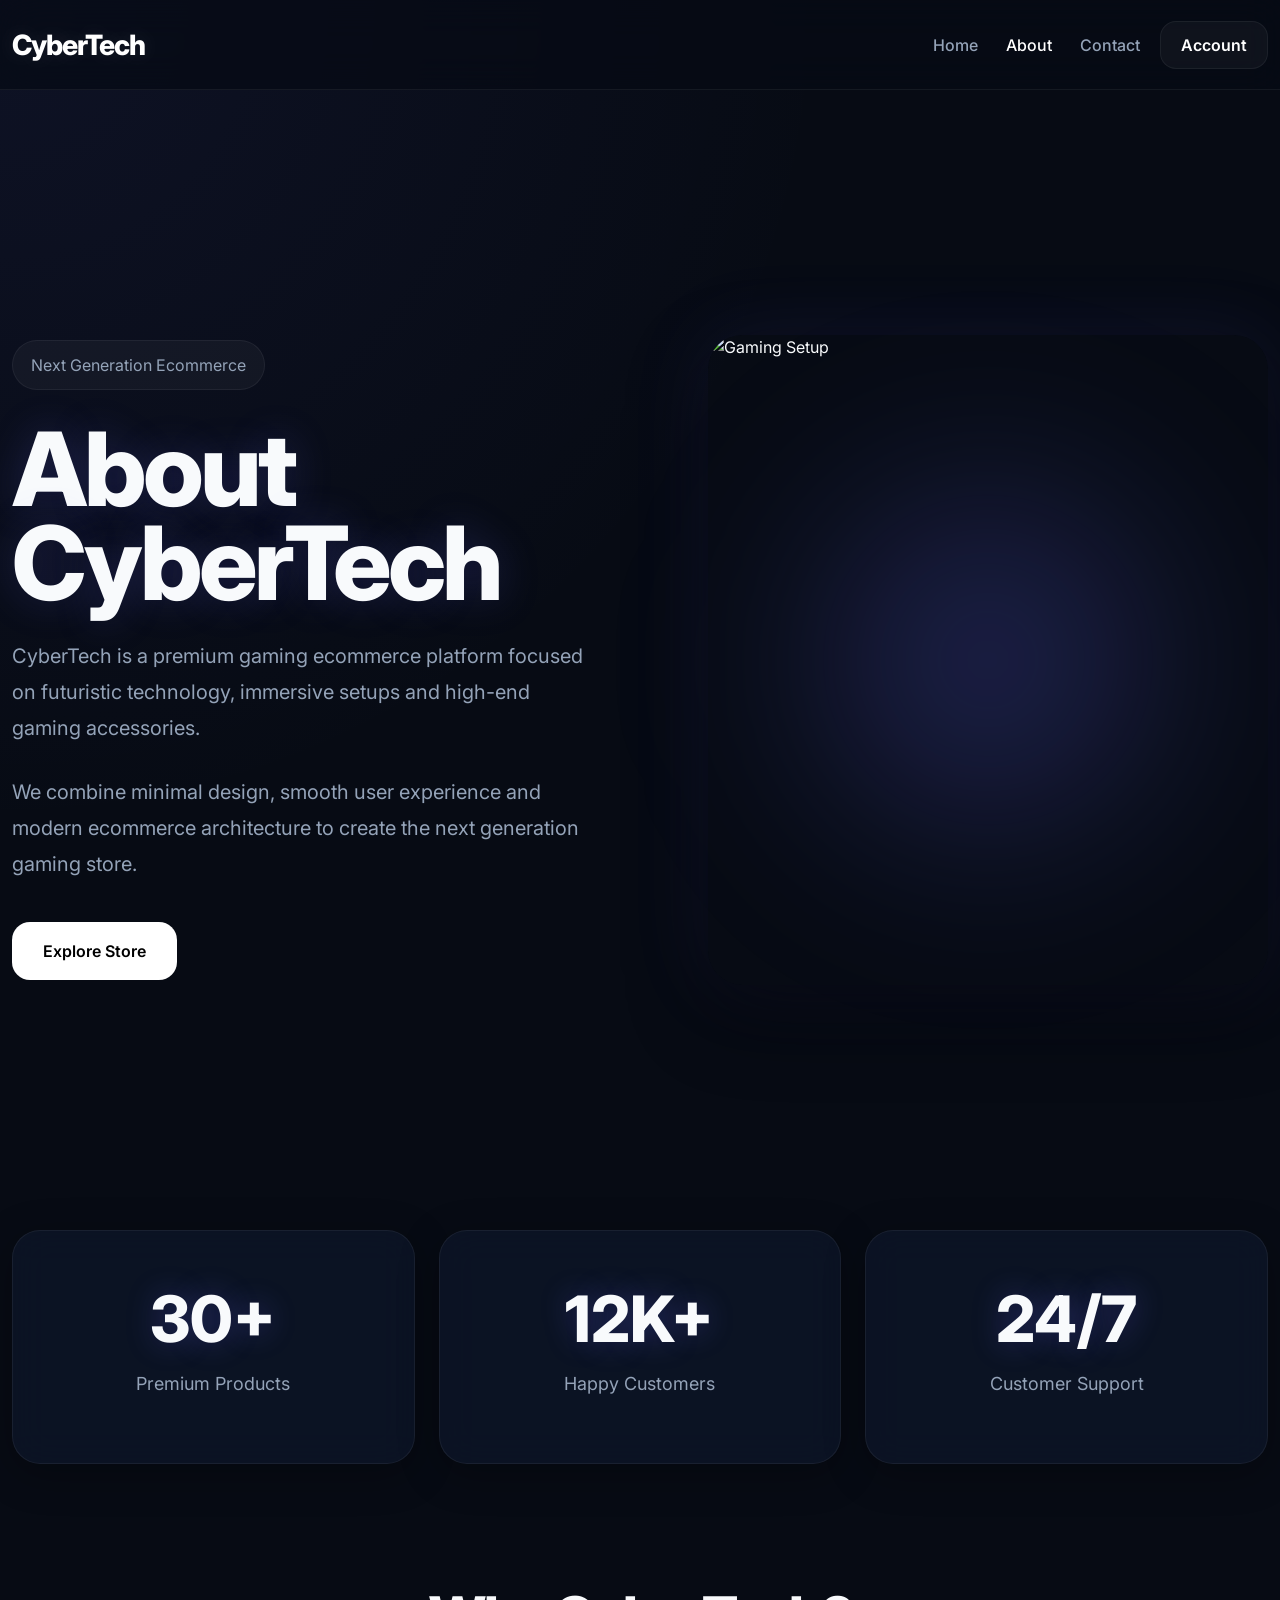
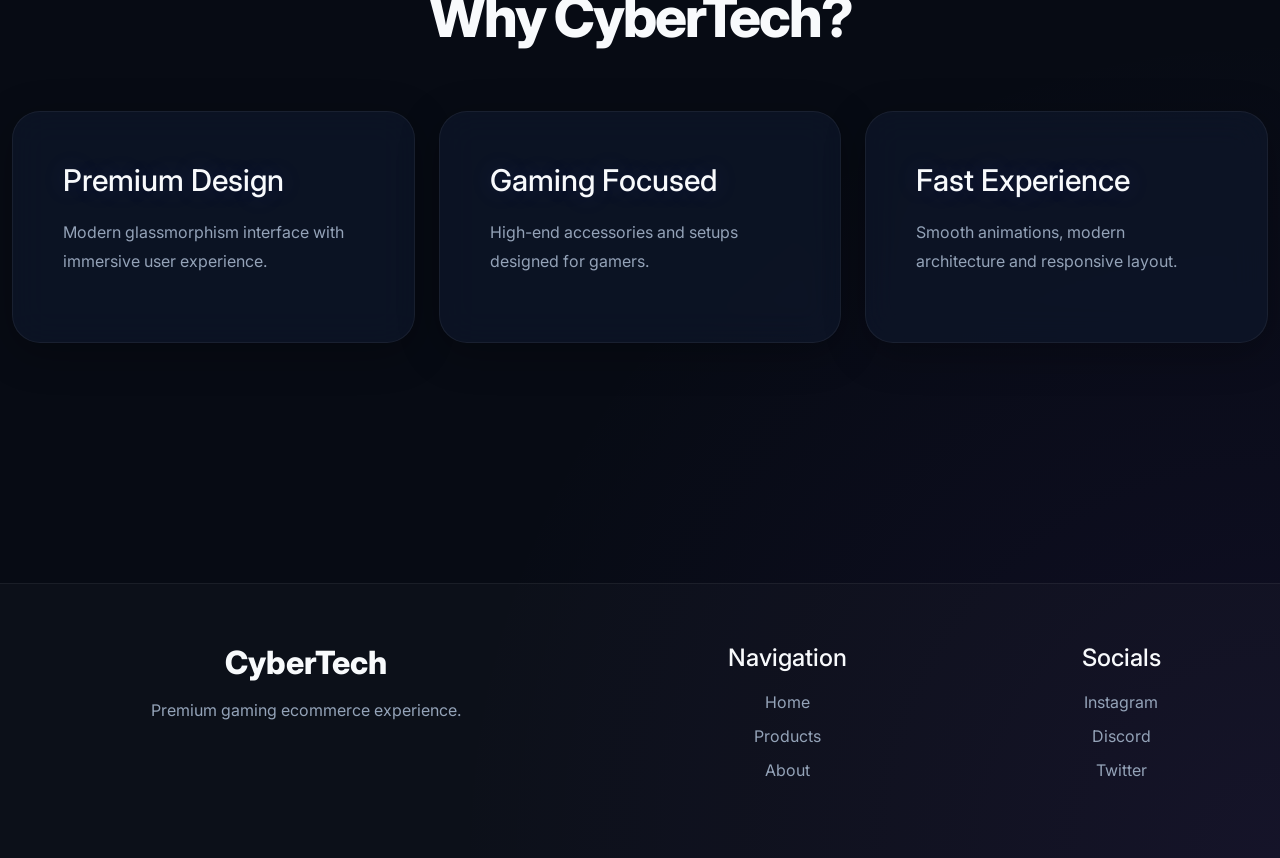
==== about.html @ 535950ab "v34 - фейкова авторизація" ====
<!DOCTYPE html>
<html lang="en">

<head>

    <meta charset="UTF-8">

    <meta name="viewport" content="width=device-width, initial-scale=1.0">

    <title>About | CyberTech</title>

    <!-- Bootstrap -->

    <link href="https://cdn.jsdelivr.net/npm/bootstrap@5.3.8/dist/css/bootstrap.min.css" rel="stylesheet">

    <!-- Fonts -->

    <link rel="preconnect" href="https://fonts.googleapis.com">

    <link rel="preconnect" href="https://fonts.gstatic.com" crossorigin>

    <link href="https://fonts.googleapis.com/css2?family=Inter:wght@400;500;600;700;800&display=swap" rel="stylesheet">

    <!-- CSS -->

    <link rel="stylesheet" href="css/style.css">

</head>

<body>

    <!-- Navbar -->

    <nav class="navbar navbar-expand-lg">

        <div class="container">

            <a class="navbar-brand" href="index.html">

                CyberTech

            </a>

            <button class="navbar-toggler" type="button" data-bs-toggle="collapse" data-bs-target="#navMenu">

                <span class="navbar-toggler-icon"></span>

            </button>

            <div class="collapse navbar-collapse" id="navMenu">

                <ul class="navbar-nav ms-auto align-items-lg-center">

                    <li class="nav-item">

                        <a class="nav-link" href="index.html">

                            Home

                        </a>

                    </li>

                    <li class="nav-item">

                        <a class="nav-link active-nav" href="about.html">

                            About

                        </a>

                    </li>

                    <li class="nav-item">

                        <a class="nav-link" href="contact.html">

                            Contact

                        </a>

                    </li>

                    <li class="nav-item">

                        <div class="account-wrapper">

                            <button class="nav-action-btn" id="accountBtn">

                                Account

                            </button>

                            <div class="account-dropdown" id="accountDropdown">

                                <button id="openLogin">

                                    Login

                                </button>

                                <button id="openRegister">

                                    Register

                                </button>

                                <button id="logoutBtn">

                                    Logout

                                </button>

                            </div>

                        </div>

                    </li>

                </ul>

            </div>

        </div>

    </nav>

    <!-- Hero -->

    <section class="about-page">

        <div class="container">

            <div class="hero-wrapper">

                <div class="hero-content">

                    <span class="hero-badge">

                        Next Generation Ecommerce

                    </span>

                    <h1 class="hero-title">

                        About
                        CyberTech

                    </h1>

                    <p class="hero-text">

                        CyberTech is a premium gaming
                        ecommerce platform focused on
                        futuristic technology, immersive
                        setups and high-end gaming
                        accessories.

                    </p>

                    <p class="hero-text">

                        We combine minimal design,
                        smooth user experience and
                        modern ecommerce architecture
                        to create the next generation
                        gaming store.

                    </p>

                    <div class="hero-actions">

                        <a href="index.html">

                            <button class="hero-btn">

                                Explore Store

                            </button>

                        </a>

                    </div>

                </div>

                <div class="hero-visual">

                    <div class="hero-glow"></div>

                    <img src="https://images.unsplash.com/photo-1542751371-adc38448a05e?q=80&w=1400" class="hero-image"
                        alt="Gaming Setup">

                </div>

            </div>

        </div>

    </section>

    <!-- Stats -->

    <section>

        <div class="container">

            <div class="row g-4">

                <div class="col-md-4">

                    <div class="ui-card about-stat-card">

                        <h2>

                            30+

                        </h2>

                        <p>

                            Premium Products

                        </p>

                    </div>

                </div>

                <div class="col-md-4">

                    <div class="ui-card about-stat-card">

                        <h2>

                            12K+

                        </h2>

                        <p>

                            Happy Customers

                        </p>

                    </div>

                </div>

                <div class="col-md-4">

                    <div class="ui-card about-stat-card">

                        <h2>

                            24/7

                        </h2>

                        <p>

                            Customer Support

                        </p>

                    </div>

                </div>

            </div>

        </div>

    </section>

    <!-- Features -->

    <section>

        <div class="container">

            <h2 class="section-title">

                Why CyberTech?

            </h2>

            <div class="row g-4">

                <div class="col-lg-4">

                    <div class="ui-card about-feature-card">

                        <h3>

                            Premium Design

                        </h3>

                        <p>

                            Modern glassmorphism
                            interface with immersive
                            user experience.

                        </p>

                    </div>

                </div>

                <div class="col-lg-4">

                    <div class="ui-card about-feature-card">

                        <h3>

                            Gaming Focused

                        </h3>

                        <p>

                            High-end accessories
                            and setups designed
                            for gamers.

                        </p>

                    </div>

                </div>

                <div class="col-lg-4">

                    <div class="ui-card about-feature-card">

                        <h3>

                            Fast Experience

                        </h3>

                        <p>

                            Smooth animations,
                            modern architecture
                            and responsive layout.

                        </p>

                    </div>

                </div>

            </div>

        </div>

    </section>

    <!-- Footer -->

    <footer class="footer">

        <div class="container">

            <div class="footer-grid">

                <div>

                    <h3 class="footer-logo">

                        CyberTech

                    </h3>

                    <p>

                        Premium gaming ecommerce
                        experience.

                    </p>

                </div>

                <div>

                    <h4>

                        Navigation

                    </h4>

                    <ul>

                        <li>Home</li>
                        <li>Products</li>
                        <li>About</li>

                    </ul>

                </div>

                <div>

                    <h4>

                        Socials

                    </h4>

                    <ul>

                        <li>Instagram</li>
                        <li>Discord</li>
                        <li>Twitter</li>

                    </ul>

                </div>

            </div>

        </div>

    </footer>

    <!-- Auth Modal -->

    <div class="auth-modal" id="authModal">

        <div class="auth-box">

            <button class="close-auth" id="closeAuth">

                ×

            </button>

            <h2 id="authTitle">

                Login

            </h2>

            <form id="authForm">

                <input type="text" id="authName" placeholder="Username">

                <input type="email" id="authEmail" placeholder="Email">

                <input type="password" id="authPassword" placeholder="Password">

                <button type="submit" class="hero-btn auth-submit">

                    Continue

                </button>

            </form>

        </div>

    </div>

    <!-- Bootstrap -->

    <script src="https://cdn.jsdelivr.net/npm/bootstrap@5.3.8/dist/js/bootstrap.bundle.min.js"></script>

    <!-- JS -->

    <script src="js/auth.js"></script>

</body>

</html>
---- css/style.css ----
/* =========================
   RESET
========================= */

* {
    margin: 0;
    padding: 0;
    box-sizing: border-box;
}

html {
    scroll-behavior: smooth;
}

/* =========================
   VARIABLES
========================= */

:root {

    --bg: #070b14;
    --surface: rgba(15, 23, 42, 0.72);
    --surface-light: rgba(255, 255, 255, 0.03);

    --text: #f8fafc;
    --text-muted: #94a3b8;

    --border: rgba(255, 255, 255, 0.06);

    --primary: #6366f1;
    --primary-hover: #7c3aed;

    --shadow:
        0 10px 40px rgba(0, 0, 0, 0.28);

    --radius: 28px;

    --container: 1280px;
}

/* =========================
   BODY
========================= */

body {

    font-family: 'Inter', sans-serif;

    background:
        radial-gradient(circle at top left,
            rgba(99, 102, 241, 0.08),
            transparent 30%),
        radial-gradient(circle at bottom right,
            rgba(124, 58, 237, 0.08),
            transparent 30%),
        var(--bg);

    color: var(--text);

    overflow-x: hidden;

    min-height: 100vh;
}

/* =========================
   GLOBAL
========================= */

.container {
    max-width: var(--container);
}

section {
    padding: 120px 0;
}

section+section {

    padding-top: 0;
}

img {
    max-width: 100%;
    display: block;
}

ul {
    list-style: none;
}

button,
input,
textarea {
    font-family: inherit;
}

/* =========================
   NAVBAR
========================= */

.navbar {

    height: 90px;

    position: sticky;

    top: 0;

    z-index: 1000;

    background: rgba(7, 11, 20, 0.7);

    backdrop-filter: blur(18px);

    border-bottom:
        1px solid var(--border);
}

.navbar-brand {

    color: white !important;

    font-weight: 800;

    font-size: 28px;

    letter-spacing: -1px;

    text-shadow:
        0 0 22px rgba(255, 255, 255, 0.12);
}

.navbar-nav {
    gap: 12px;
}

.nav-link {

    color: var(--text-muted) !important;

    font-weight: 500;

    transition: 0.25s ease;
}

.nav-link:hover,
.active-nav {

    color: white !important;
}

/* =========================
   HERO
========================= */

.hero-wrapper {

    display: grid;

    grid-template-columns:
        1.1fr 1fr;

    gap: 80px;

    align-items: center;

    min-height: 100vh;
}

.hero-content {

    position: relative;

    z-index: 2;
}

.hero-badge {

    display: inline-flex;

    align-items: center;

    gap: 10px;

    padding: 12px 18px;

    border-radius: 999px;

    background:
        rgba(255, 255, 255, 0.04);

    border:
        1px solid var(--border);

    color: var(--text-muted);

    margin-bottom: 32px;
}

.hero-actions {

    display: flex;

    gap: 18px;

    margin-top: 40px;
}

.hero-secondary-btn {

    height: 58px;

    padding: 0 30px;

    border-radius: 18px;

    border: 1px solid var(--border);

    background: transparent;

    color: white;

    font-weight: 600;
}

.hero-visual {

    position: relative;
}

.hero-glow {

    position: absolute;

    inset: 10%;

    background:
        radial-gradient(circle,
            rgba(99, 102, 241, 0.35),
            transparent 70%);

    filter: blur(90px);

    z-index: -1;
}

.hero-image {

    width: 100%;

    aspect-ratio: 4 / 5;

    max-height: 650px;

    object-fit: cover;

    border-radius: 36px;
}

.hero-section {

    min-height: 100vh;

    display: flex;

    align-items: center;
}

.hero-title {

    font-size: clamp(58px, 8vw, 110px);

    line-height: 0.92;

    letter-spacing: -4px;

    font-weight: 800;

    max-width: 720px;

    text-shadow:
        0 0 40px rgba(99, 102, 241, 0.22);
}

.hero-text {

    font-size: 20px;

    line-height: 1.8;

    color: var(--text-muted);

    margin-top: 28px;

    max-width: 580px;
}

.hero-image {

    border-radius: 34px;

    box-shadow: var(--shadow);

    box-shadow:

        0 30px 80px rgba(0, 0, 0, 0.45),

        0 0 80px rgba(99, 102, 241, 0.12);
}

/* =========================
   BUTTONS
========================= */

.btn,
.product-btn,
.hero-btn,
.contact-form button,
.checkout-btn {

    min-width: 110px;

    height: 58px;

    border-radius: 18px;

    border: 1px solid var(--border);

    background: white;

    color: black;

    font-weight: 600;

    padding: 0 30px;

    transition: 0.25s ease;

    cursor: pointer;
}

.btn:hover,
.product-btn:hover,
.hero-btn:hover,
.contact-form button:hover,
.checkout-btn:hover {

    transform: translateY(-2px);

    background:
        linear-gradient(135deg,
            #6366f1,
            #7c3aed);

    color: white;

    box-shadow:
        0 10px 30px rgba(99, 102, 241, 0.25);
}

/* =========================
   SECTION TITLE
========================= */

.section-title {

    font-size: clamp(38px, 5vw, 56px);

    font-weight: 800;

    letter-spacing: -2px;

    margin-bottom: 60px;

    text-align: center;
}

/* =========================
   UI CARD
========================= */

.ui-card {

    background: var(--surface);

    border: 1px solid var(--border);

    border-radius: var(--radius);

    backdrop-filter: blur(18px);

    box-shadow: var(--shadow);

    transition: 0.3s ease;
}

.ui-card:hover {

    transform: translateY(-6px);

    border-color:
        rgba(255, 255, 255, 0.12);
}

/* =========================
   PRODUCTS
========================= */

.products-grid {
    align-items: stretch;
}

.product-card::before {

    content: "";

    position: absolute;

    inset: 0;

    background:
        linear-gradient(180deg,
            transparent,
            rgba(255, 255, 255, 0.03));

    opacity: 0;

    transition: 0.35s ease;
}


.product-card {

    background:
        rgba(255, 255, 255, 0.03);

    border:
        1px solid var(--border);

    border-radius: 32px;

    overflow: hidden;

    transition: 0.35s ease;

    height: 100%;

    position: relative;
}

.product-card:hover {

    transform:
        translateY(-8px);

    box-shadow:

        0 20px 60px rgba(0, 0, 0, 0.35),

        0 0 40px rgba(99, 102, 241, 0.12);
}

.product-image-wrapper {

    position: relative;

    overflow: hidden;
}

.product-image {

    width: 100%;

    height: 320px;

    object-fit: cover;

    transition: 0.4s ease;

    cursor: pointer;

    position: relative;

    z-index: 3;
}

.product-card:hover .product-image {

    transform: scale(1.06);
}

.product-content {

    padding: 28px;

    position: relative;

    z-index: 2;
}

.product-category {

    font-size: 14px;

    text-transform: uppercase;

    letter-spacing: 1px;

    color: var(--text-muted);

    display: inline-block;

    padding: 6px 12px;

    border-radius: 999px;

    background:
        rgba(255, 255, 255, 0.06);
}

.product-card h3 {

    font-size: 28px;

    margin-top: 12px;

    line-height: 1.2;
}

.product-bottom {

    display: flex;

    justify-content: space-between;

    align-items: center;

    margin-top: 28px;
}

.price {

    font-size: 28px;

    font-weight: 700;

    margin: 0;
}

.product-image-wrapper::after {

    content: "";

    position: absolute;

    inset: 0;

    background:
        linear-gradient(to top,
            rgba(0, 0, 0, 0.4),
            transparent);

    opacity: 0;

    transition: 0.35s ease;
}

.product-card:hover .product-image-wrapper::after {

    opacity: 1;
}

.product-card:hover::before {

    opacity: 1;
}

.product-image:hover {

    transform: scale(1.04);
}

/* =========================
   WISHLIST
========================= */

.wishlist-btn {

    position: absolute;

    top: 30px;
    right: 30px;

    width: 48px;
    height: 48px;

    border-radius: 50%;

    border: 1px solid var(--border);

    background: rgba(0, 0, 0, 0.35);

    color: white;

    z-index: 5;

    transition: 0.25s ease;
}

.wishlist-btn:hover,
.wishlist-btn.active {

    background: white;

    color: black;
}

/* =========================
   BADGES
========================= */

.product-badge {

    position: absolute;

    top: 30px;
    left: 30px;

    padding: 10px 16px;

    border-radius: 999px;

    background: white;

    color: black;

    font-size: 12px;

    font-weight: 700;

    z-index: 5;

    box-shadow:
        0 0 20px rgba(255, 255, 255, 0.12);

}

.sale-badge {

    background: #ef4444;

    color: white;
}

/* =========================
   SEARCH
========================= */

.search-input {

    width: 100%;

    height: 64px;

    border-radius: 22px;

    border: 1px solid var(--border);

    background: var(--surface);

    color: white;

    padding: 0 24px;

    outline: none;

    backdrop-filter: blur(16px);
}

.search-wrapper {

    padding: 40px;

    border-radius: 32px;
}

/* =========================
   FILTER BUTTONS
========================= */

.filter-btn {

    height: 52px;

    padding: 0 24px;

    border-radius: 999px;

    border: 1px solid var(--border);

    background: transparent;

    color: var(--text-muted);

    transition: 0.25s ease;

    cursor: pointer;
}

.filter-btn:hover,
.filter-btn.active {

    background:
        linear-gradient(135deg,
            #6366f1,
            #7c3aed);

    color: white;

    border-color: transparent;
}

/* =========================
   REVIEWS
========================= */

.review-card {

    padding: 40px;

    text-align: center;

    height: 100%;
}

.review-avatar {

    width: 90px;
    height: 90px;

    border-radius: 50%;

    object-fit: cover;

    margin: 0 auto 24px;
}

.review-card h3 {

    font-size: 24px;

    margin-bottom: 12px;
}

.review-card p {

    color: var(--text-muted);

    line-height: 1.8;
}

/* =========================
   FAQ
========================= */

.accordion-item {

    border: none !important;

    margin-bottom: 20px;

    overflow: hidden;
}

.accordion-button {

    background: transparent !important;

    color: white !important;

    box-shadow: none !important;

    padding: 28px;

    font-weight: 600;
}

.accordion-body {

    color: var(--text-muted);

    line-height: 1.8;

    padding: 0 28px 28px;
}

/* =========================
   NEWSLETTER
========================= */

.newsletter-wrapper {

    padding: 70px;

    max-width: 760px;

    margin: 0 auto;

    text-align: center;

    position: relative;

    overflow: hidden;
}

.newsletter-form {

    display: flex;

    gap: 18px;

    margin-top: 40px;
}

.newsletter-form input {

    flex: 1;

    height: 60px;

    border-radius: 18px;

    border: 1px solid var(--border);

    background: var(--surface);

    color: white;

    padding: 0 22px;

    outline: none;
}

.newsletter-wrapper::before {

    content: "";

    position: absolute;

    width: 400px;
    height: 400px;

    background:
        radial-gradient(circle,
            rgba(99, 102, 241, 0.18),
            transparent 70%);

    top: -120px;
    right: -120px;
}

/* =========================
   CONTACT PAGE
========================= */

.contact-wrapper {

    max-width: 760px;

    margin: 0 auto;

    padding: 50px;
}

.contact-form {

    display: flex;

    flex-direction: column;

    gap: 24px;
}

.contact-form input,
.contact-form textarea {

    width: 100%;

    border-radius: 18px;

    border: 1px solid var(--border);

    background: var(--surface-light);

    color: white;

    padding: 20px;

    outline: none;
}

.contact-form textarea {

    height: 180px;

    resize: none;
}

/* =========================
   ABOUT PAGE
========================= */

.about-page .row {

    padding: 60px;
}

/* =========================
   CART SIDEBAR
========================= */

.cart-item h4 {

    font-size: 18px;

    margin-bottom: 8px;
}

.cart-item p {

    color: var(--text-muted);
}

.cart-overlay {

    position: fixed;

    inset: 0;

    background: rgba(0, 0, 0, 0.45);

    opacity: 0;

    visibility: hidden;

    transition: 0.3s ease;

    z-index: 9998;
}

.cart-overlay.show {

    opacity: 1;

    visibility: visible;
}

.cart-sidebar {

    position: fixed;

    top: 0;
    right: -450px;

    width: 420px;

    max-width: 100%;

    height: 100vh;

    background: #0f172a;

    border-left: 1px solid var(--border);

    z-index: 9999;

    transition: 0.35s ease;

    display: flex;

    flex-direction: column;

    backdrop-filter: blur(30px);

    background:
        rgba(7, 11, 20, 0.92);

    box-shadow:

        -20px 0 60px rgba(0, 0, 0, 0.45),

        0 0 50px rgba(99, 102, 241, 0.08);

}

.cart-sidebar.show {

    right: 0;
}

.cart-header {

    display: flex;

    justify-content: space-between;

    align-items: center;
}

.cart-header h2 {

    font-size: 28px;

    font-weight: 700;
}

.cart-footer {

    border-top:
        1px solid var(--border);

    border-bottom: none;

    background:
        rgba(255, 255, 255, 0.02);
}

.cart-items {

    flex: 1;

    overflow-y: auto;

    padding: 24px;
}

.cart-item {

    display: flex;

    gap: 16px;

    padding: 16px;

    margin-bottom: 18px;

    background:
        rgba(255, 255, 255, 0.03);

    border:
        1px solid var(--border);

    border-radius: 24px;
}

.cart-item img {

    width: 90px;
    height: 90px;

    object-fit: cover;

    border-radius: 16px;
}

.cart-remove {

    margin-top: 12px;

    border: none;

    background: #ef4444;

    color: white;

    padding: 10px 14px;

    border-radius: 12px;
}

.close-cart {

    width: 48px;

    height: 48px;

    border-radius: 16px;

    border: 1px solid var(--border);

    background:
        rgba(255, 255, 255, 0.05);

    color: white;

    transition: 0.25s ease;

    cursor: pointer;
}

.close-cart:hover {

    background: white;

    color: black;
}

.cart-footer h3 {

    display: flex;

    justify-content: space-between;

    align-items: center;

    font-size: 24px;
}

.empty-cart {

    text-align: center;

    color: var(--text-muted);

    margin-top: 120px;

    font-size: 18px;
}

/* =========================
   FOOTER
========================= */

.footer {

    margin-top: 120px;

    padding: 60px 0;

    border-top: 1px solid var(--border);

    text-align: center;

    background:
        rgba(255, 255, 255, 0.02);
}

.footer-logo {

    font-size: 32px;

    font-weight: 800;

    margin-bottom: 16px;
}

.footer p {

    color: var(--text-muted);
}

.footer-grid {

    display: grid;

    grid-template-columns:
        2fr 1fr 1fr;

    gap: 40px;

    align-items: start;
}

.footer h4 {

    margin-bottom: 18px;
}

.footer li {

    color: var(--text-muted);

    margin-bottom: 10px;

    transition: 0.25s ease;

    cursor: pointer;
}

.footer ul {

    padding: 0;
}

.footer li:hover {

    color: white;
}

/* =========================
   FLOATING CART
========================= */

.floating-cart {

    position: fixed;

    left: 50%;
    bottom: 24px;

    transform:
        translateX(-50%);

    height: 62px;

    padding: 0 28px;

    border-radius: 999px;

    border: none;

    background: white;

    color: black;

    font-weight: 700;

    z-index: 999;

    display: none;
}

@media (max-width: 768px) {

    .floating-cart {

        display: flex;

        align-items: center;

        gap: 12px;
    }
}

/* =========================
   NAV ACTIONS
========================= */

.nav-action-btn {

    height: 48px;

    padding: 0 20px;

    border-radius: 16px;

    border: 1px solid var(--border);

    background:
        rgba(255, 255, 255, 0.04);

    color: white;

    font-weight: 600;

    transition: 0.25s ease;
}

.nav-action-btn:hover {

    background: white;

    color: black;
}

/* =========================
   REVIEWS SWIPER
========================= */

.reviewsSwiper {

    padding-bottom: 70px;
}

.swiper-pagination-bullet {

    background: rgba(255, 255, 255, 0.4);

    opacity: 1;
}

.swiper-pagination-bullet-active {

    background: white;
}

/* =========================
   HERO SWIPER
========================= */

.heroSwiper {

    width: 100%;

    overflow: hidden;
}

.heroSwiper .swiper-slide {

    display: flex;

    align-items: center;
}

.hero-prev,
.hero-next {

    width: 56px !important;
    height: 56px !important;

    border-radius: 50%;

    background:
        rgba(255, 255, 255, 0.08);

    backdrop-filter: blur(12px);

    border:
        1px solid var(--border);

    color: white !important;

    transition: 0.3s ease;
}

.hero-prev:hover,
.hero-next:hover {

    background: white;

    color: black !important;
}

.hero-prev::after,
.hero-next::after {

    font-size: 18px !important;

    font-weight: 700;
}

.hero-pagination {

    bottom: 40px !important;
}

.hero-pagination .swiper-pagination-bullet {

    width: 12px;
    height: 12px;

    background: rgba(255, 255, 255, 0.4);

    opacity: 1;
}

.hero-pagination .swiper-pagination-bullet-active {

    background: white;
}

/* =========================
   LOADER
========================= */

.loader-wrapper {

    position: fixed;

    inset: 0;

    background: #070b14;

    z-index: 99999;

    display: flex;

    align-items: center;

    justify-content: center;

    transition: 0.6s ease;
}

.loader-wrapper.hide {

    opacity: 0;

    visibility: hidden;
}

.loader-logo {

    font-size: 52px;

    font-weight: 800;

    letter-spacing: -3px;

    animation:
        pulse 1.4s infinite alternate;
}

@keyframes pulse {

    from {

        opacity: 0.5;

        transform: scale(0.96);
    }

    to {

        opacity: 1;

        transform: scale(1.05);
    }
}

/* =========================
   TOAST
========================= */

.toast-notification {

    position: fixed;

    right: 30px;
    bottom: 30px;

    padding: 18px 24px;

    border-radius: 18px;

    background:
        rgba(15, 23, 42, 0.95);

    border:
        1px solid var(--border);

    color: white;

    backdrop-filter: blur(20px);

    transform:
        translateY(120px);

    opacity: 0;

    transition: 0.35s ease;

    z-index: 99999;
}

.toast-notification.show {

    transform:
        translateY(0);

    opacity: 1;

    box-shadow:

        0 20px 50px rgba(0, 0, 0, 0.35),

        0 0 40px rgba(99, 102, 241, 0.15);
}

/* =========================
   SCROLLBAR
========================= */

::-webkit-scrollbar {

    width: 10px;
}

::-webkit-scrollbar-track {

    background: #0f172a;
}

::-webkit-scrollbar-thumb {

    background:
        linear-gradient(180deg,
            #6366f1,
            #7c3aed);

    border-radius: 999px;
}

.cart-items::-webkit-scrollbar {

    width: 6px;
}

.cart-items::-webkit-scrollbar-thumb {

    background:
        rgba(255, 255, 255, 0.2);

    border-radius: 999px;
}

/* =========================
   PRODUCT PAGE
========================= */

.product-page {

    padding-top: 60px;
}

.breadcrumbs {

    display: flex;

    align-items: center;

    gap: 12px;

    margin-bottom: 50px;

    color: var(--text-muted);

    flex-wrap: wrap;
}

.breadcrumbs a {

    color: var(--text-muted);

    text-decoration: none;

    transition: 0.25s ease;
}

.breadcrumbs a:hover {

    color: white;
}

.product-layout {

    display: grid;

    grid-template-columns:
        1fr 1fr;

    gap: 70px;

    align-items: start;
}

.product-gallery {

    position: sticky;

    top: 120px;
}

.main-image-wrapper {

    background:
        rgba(255,255,255,0.03);

    border:
        1px solid var(--border);

    border-radius: 36px;

    padding: 40px;

    overflow: hidden;
}

.main-product-image {

    width: 100%;

    height: 600px;

    object-fit: contain;

    transition: 0.4s ease;
}

.main-image-wrapper:hover
.main-product-image {

    transform: scale(1.05);
}

.thumbnail-list {

    display: flex;

    gap: 20px;

    margin-top: 24px;
}

.thumbnail-image {

    width: 110px;

    height: 110px;

    object-fit: cover;

    border-radius: 22px;

    border:
        2px solid transparent;

    cursor: pointer;

    transition: 0.25s ease;

    background:
        rgba(255,255,255,0.03);
}

.thumbnail-image.active {

    border-color:
        #6366f1;
}

.product-page-category {

    display: inline-flex;

    padding: 10px 18px;

    border-radius: 999px;

    background:
        rgba(255,255,255,0.05);

    color: var(--text-muted);

    text-transform: uppercase;

    letter-spacing: 1px;

    margin-bottom: 28px;
}

.product-page-title {

    font-size:
        clamp(52px, 6vw, 78px);

    line-height: 0.95;

    letter-spacing: -4px;

    font-weight: 800;

    margin-bottom: 28px;
}

.product-page-price {

    font-size: 64px;

    font-weight: 800;

    margin-bottom: 28px;
}

.product-page-description {

    color: var(--text-muted);

    line-height: 1.9;

    font-size: 18px;

    margin-bottom: 40px;
}

.product-page-actions {

    display: flex;

    gap: 20px;

    align-items: center;

    margin-bottom: 50px;
}

.product-specs {

    background:
        rgba(255,255,255,0.03);

    border:
        1px solid var(--border);

    border-radius: 32px;

    padding: 36px;
}

.product-specs h3 {

    font-size: 28px;

    margin-bottom: 26px;
}

.product-specs ul {

    padding: 0;

    margin: 0;
}

.product-specs li {

    padding: 18px 0;

    border-bottom:
        1px solid var(--border);

    color: var(--text-muted);
}

.product-specs li:last-child {

    border-bottom: none;
}

@media (max-width: 992px) {

    .product-layout {

        grid-template-columns: 1fr;
    }

    .product-gallery {

        position: relative;

        top: 0;
    }
}

@media (max-width: 768px) {

    .product-page-title {

        font-size: 42px;
    }

    .product-page-price {

        font-size: 44px;
    }

    .main-product-image {

        height: 360px;
    }

    .thumbnail-image {

        width: 80px;
        height: 80px;
    }

    .product-page-actions {

        flex-direction: column;

        align-items: stretch;
    }
}

/* =========================
   RESPONSIVE
========================= */

@media (max-width: 992px) {

    section {
        padding: 90px 0;
    }

    .hero-title {

        font-size: 62px;
    }

    .newsletter-form {

        flex-direction: column;
    }

    .about-page .row {

        padding: 30px;
    }

    .hero-wrapper {

        grid-template-columns: 1fr;

        gap: 50px;
    }

    .navbar-collapse {

        margin-top: 20px;

        padding: 20px;

        border-radius: 24px;

        background:
            rgba(15, 23, 42, 0.95);

        border:
            1px solid var(--border);
    }

    .navbar-nav {

        gap: 18px;
    }
}

@media (max-width: 768px) {

    .hero-title {

        font-size: 48px;

        letter-spacing: -2px;
    }

    .section-title {

        font-size: 38px;
    }

    .contact-wrapper {

        padding: 30px;
    }

    .cart-sidebar {

        width: 100%;
    }

    .hero-actions {

        flex-direction: column;
    }

    .hero-btn,
    .hero-secondary-btn {

        width: 100%;
    }

    .footer-grid {

        grid-template-columns: 1fr;

        text-align: center;
    }
}

/* =========================
   ABOUT PAGE
========================= */

.about-stat-card {

    padding: 50px;

    text-align: center;
}

.about-stat-card h2 {

    font-size: 64px;

    font-weight: 800;

    margin-bottom: 12px;

    text-shadow:
        0 0 30px rgba(99, 102, 241, 0.3);
}

.about-stat-card p {

    color: var(--text-muted);

    font-size: 18px;
}

.about-feature-card {

    padding: 50px;

    height: 100%;
}

.about-feature-card h3 {

    font-size: 30px;

    margin-bottom: 20px;

    text-shadow:
        0 0 25px rgba(99, 102, 241, 0.2);
}

.about-feature-card p {

    color: var(--text-muted);

    line-height: 1.8;
}

/* =========================
   CONTACT PAGE
========================= */

.contact-hero {

    padding: 80px;

    text-align: center;
}

.contact-box {

    padding: 50px;
}

.contact-title {

    font-size: 42px;

    margin-bottom: 40px;

    font-weight: 800;

    text-shadow:
        0 0 25px rgba(99, 102, 241, 0.25);
}

.contact-info-wrapper {

    display: flex;

    flex-direction: column;

    gap: 24px;
}

.contact-info-card {

    padding: 36px;
}

.contact-info-card h3 {

    font-size: 28px;

    margin-bottom: 12px;
}

.contact-info-card p {

    color: var(--text-muted);

    line-height: 1.7;

    margin: 0;
}

.contact-form {

    display: flex;

    flex-direction: column;

    gap: 24px;
}

.contact-form input,
.contact-form textarea {

    width: 100%;

    border-radius: 20px;

    border: 1px solid var(--border);

    background:
        rgba(255, 255, 255, 0.03);

    color: white;

    padding: 22px;

    outline: none;

    transition: 0.25s ease;
}

.contact-form input:focus,
.contact-form textarea:focus {

    border-color:
        rgba(99, 102, 241, 0.6);

    box-shadow:
        0 0 25px rgba(99, 102, 241, 0.15);
}

.contact-form textarea {

    min-height: 180px;

    resize: none;
}

@media (max-width: 768px) {

    .contact-hero,
    .contact-box {

        padding: 36px;
    }

    .contact-title {

        font-size: 34px;
    }
}

/* =========================
   AUTH SYSTEM
========================= */

.account-wrapper {

    position: relative;
}

.account-dropdown {

    position: absolute;

    top: 70px;
    right: 0;

    width: 240px;

    background:
        rgba(15, 23, 42, 0.98);

    border:
        1px solid rgba(255,255,255,0.08);

    border-radius: 24px;

    padding: 16px;

    display: flex;

    flex-direction: column;

    gap: 14px;

    opacity: 0;

    visibility: hidden;

    transform:
        translateY(10px);

    transition: 0.25s ease;

    z-index: 9999;

    backdrop-filter:
        blur(18px);
}

.show-dropdown {

    opacity: 1;

    visibility: visible;

    transform:
        translateY(0);
}

.account-dropdown button {

    width: 100%;

    height: 54px;

    border: none;

    border-radius: 18px;

    background:
        rgba(255,255,255,0.04);

    color: white;

    font-weight: 600;

    transition: 0.25s ease;
}

.account-dropdown button:hover {

    background:
        linear-gradient(
            135deg,
            #6366f1,
            #7c3aed
        );

    transform:
        translateY(-2px);
}

/* =========================
   AUTH MODAL
========================= */

.auth-modal {

    position: fixed;

    inset: 0;

    width: 100%;

    height: 100vh;

    background:
        rgba(0,0,0,0.72);

    display: flex;

    justify-content: center;

    align-items: center;

    padding: 20px;

    opacity: 0;

    visibility: hidden;

    transition: 0.3s ease;

    z-index: 999999;

    backdrop-filter:
        blur(12px);
}

.show-auth {

    opacity: 1;

    visibility: visible;
}

.auth-box {

    width: 100%;

    max-width: 520px;

    background:
        linear-gradient(
            180deg,
            rgba(15,23,42,0.98),
            rgba(2,6,23,0.98)
        );

    border:
        1px solid rgba(255,255,255,0.08);

    border-radius: 32px;

    padding: 48px;

    position: relative;

    transform:
        translateY(20px);

    transition: 0.3s ease;

    box-shadow:
        0 0 50px rgba(99,102,241,0.18);
}

.show-auth .auth-box {

    transform:
        translateY(0);
}

.auth-box h2 {

    font-size: 42px;

    font-weight: 800;

    text-align: center;

    margin-bottom: 32px;

    text-shadow:
        0 0 30px rgba(99,102,241,0.35);
}

.auth-box form {

    display: flex;

    flex-direction: column;

    gap: 20px;
}

.auth-box input {

    width: 100%;

    height: 62px;

    border-radius: 18px;

    border:
        1px solid rgba(255,255,255,0.08);

    background:
        rgba(255,255,255,0.03);

    color: white;

    padding: 0 22px;

    outline: none;

    transition: 0.25s ease;
}

.auth-box input:focus {

    border-color:
        rgba(99,102,241,0.6);

    box-shadow:
        0 0 25px rgba(99,102,241,0.18);
}

.auth-submit {

    width: 100%;

    height: 62px;

    border: none;

    border-radius: 18px;

    font-size: 17px;

    margin-top: 8px;
}

.close-auth {

    position: absolute;

    top: 18px;
    right: 18px;

    width: 44px;
    height: 44px;

    border-radius: 50%;

    border: none;

    background:
        rgba(255,255,255,0.06);

    color: white;

    font-size: 24px;

    cursor: pointer;

    transition: 0.25s ease;
}

.close-auth:hover {

    background:
        rgba(239,68,68,0.18);

    transform:
        rotate(90deg);
}

@media (max-width: 768px) {

    .auth-box {

        padding: 34px;
    }

    .auth-box h2 {

        font-size: 34px;
    }
}
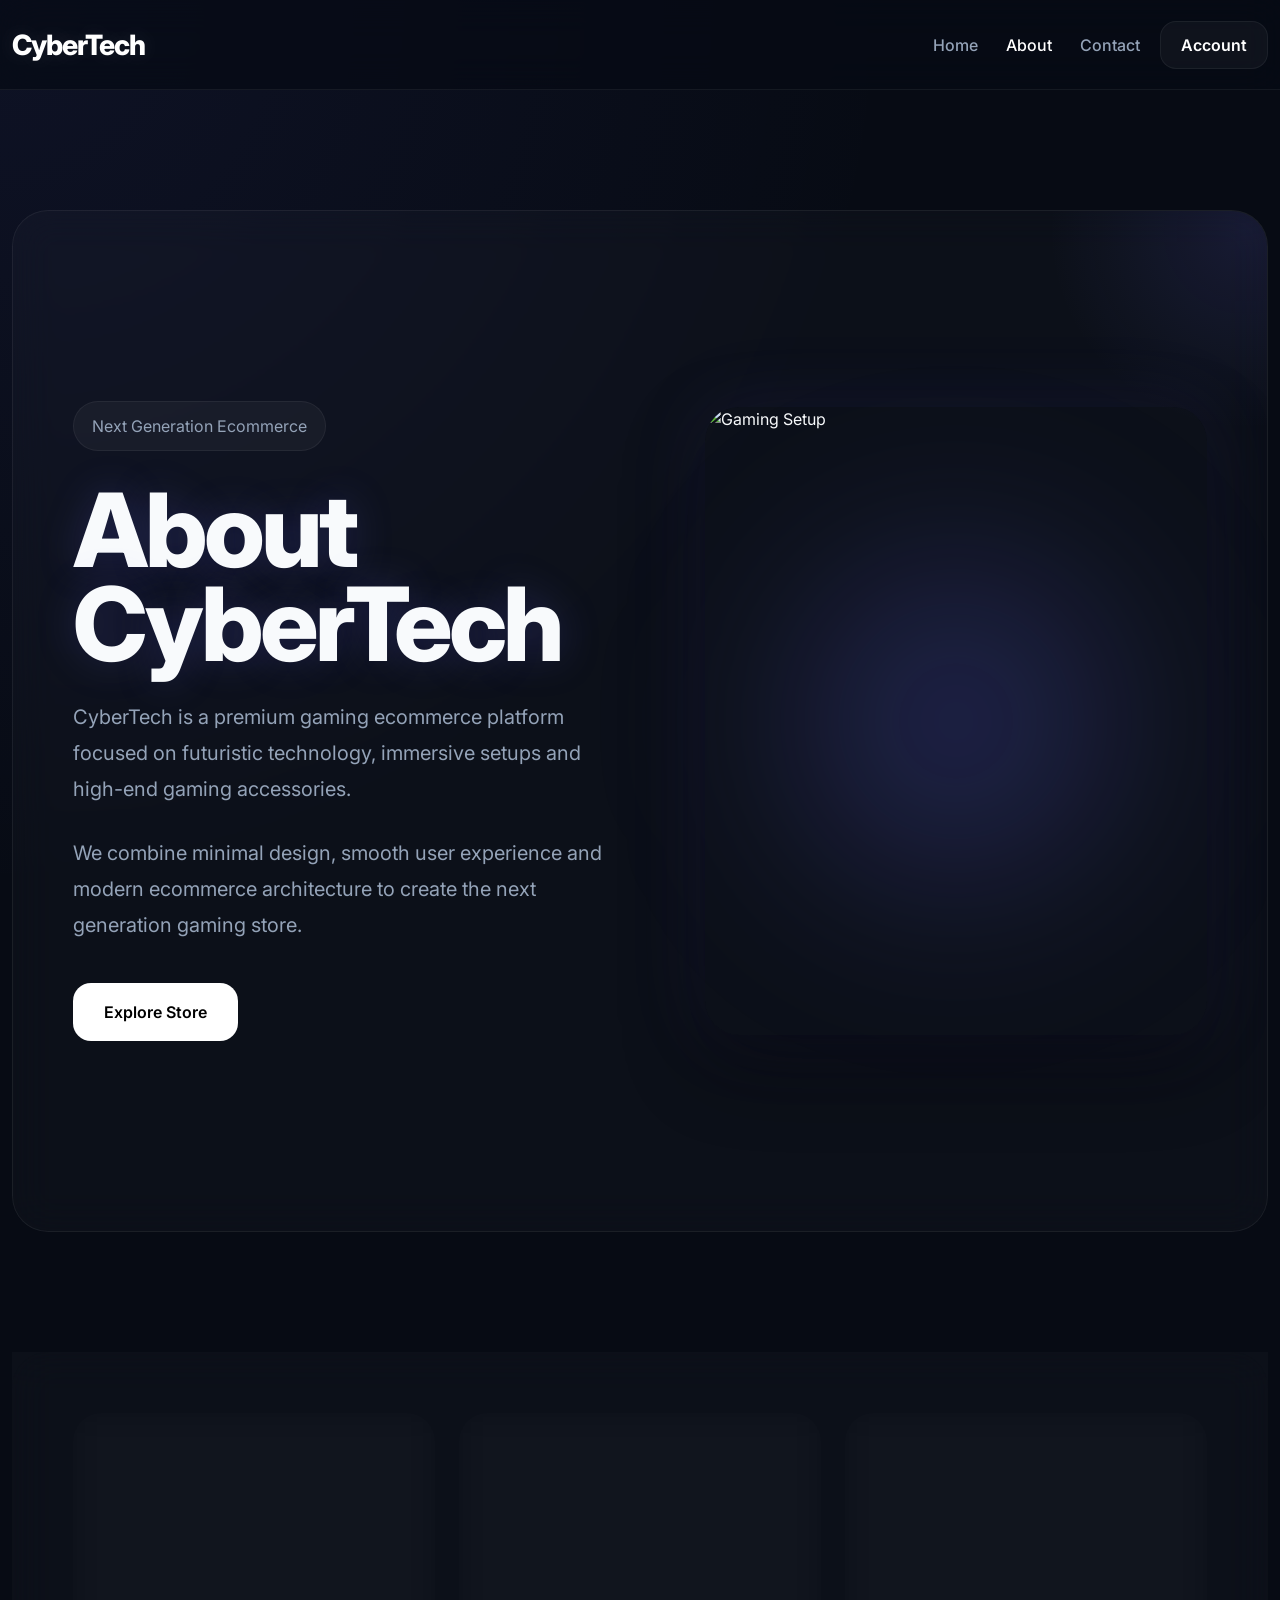
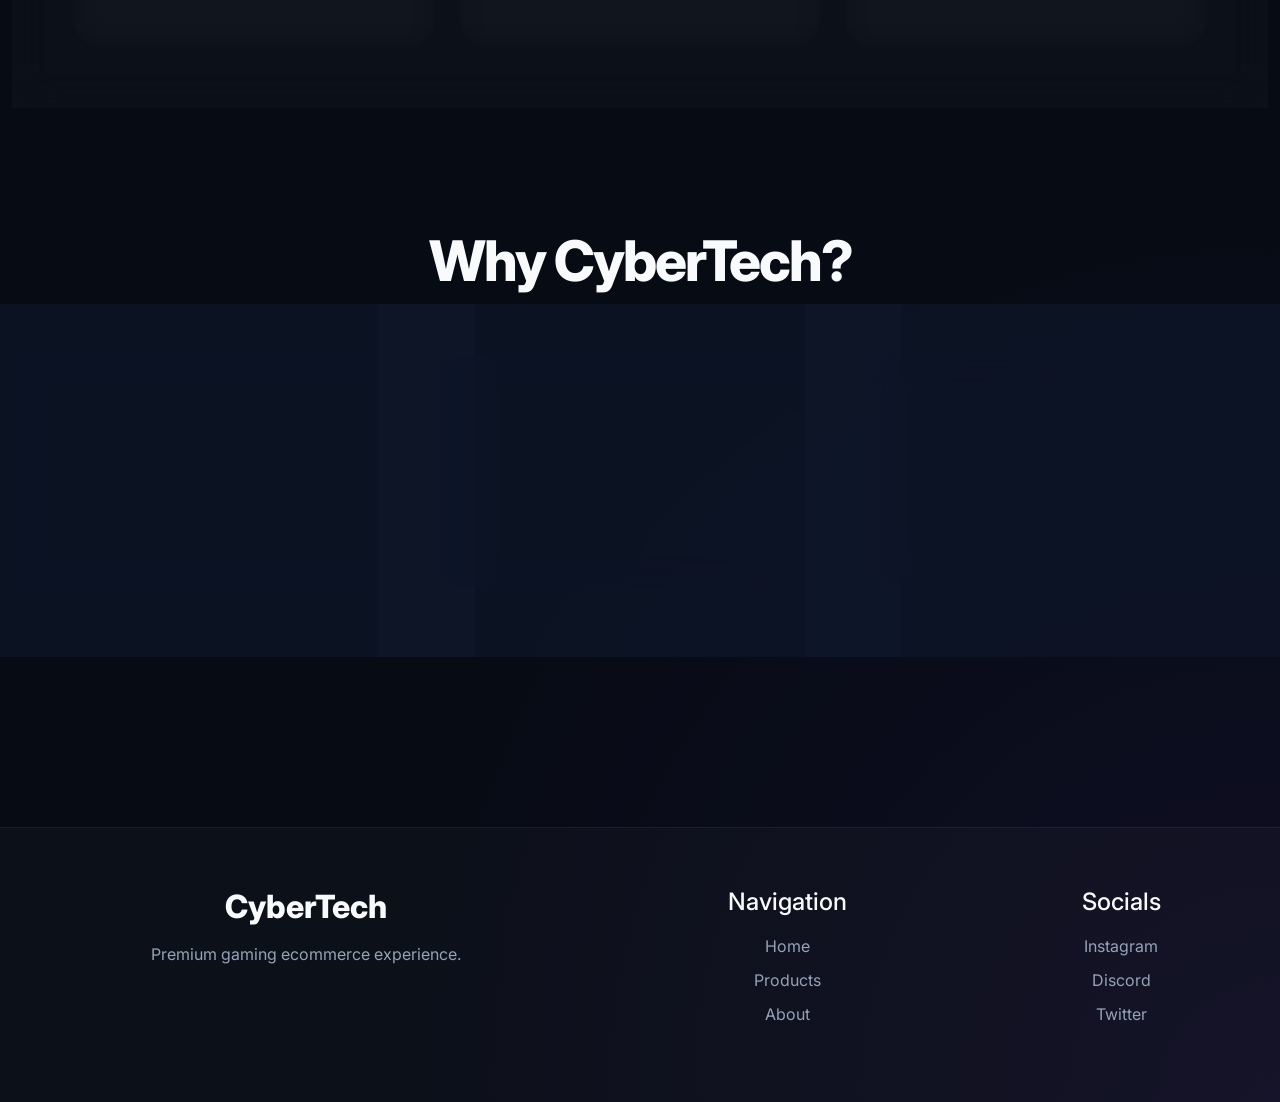
==== commit ef2afbf6: "v37 - кращі стилі (3.0)" ====
--- a/about.html
+++ b/about.html
@@ -131,65 +131,69 @@
 
         <div class="container">
 
-            <div class="hero-wrapper">
-
-                <div class="hero-content">
-
-                    <span class="hero-badge">
-
-                        Next Generation Ecommerce
-
-                    </span>
-
-                    <h1 class="hero-title">
-
-                        About
-                        CyberTech
-
-                    </h1>
-
-                    <p class="hero-text">
-
-                        CyberTech is a premium gaming
-                        ecommerce platform focused on
-                        futuristic technology, immersive
-                        setups and high-end gaming
-                        accessories.
-
-                    </p>
-
-                    <p class="hero-text">
-
-                        We combine minimal design,
-                        smooth user experience and
-                        modern ecommerce architecture
-                        to create the next generation
-                        gaming store.
-
-                    </p>
-
-                    <div class="hero-actions">
-
-                        <a href="index.html">
-
-                            <button class="hero-btn">
-
-                                Explore Store
-
-                            </button>
-
-                        </a>
-
-                    </div>
-
-                </div>
-
-                <div class="hero-visual">
-
-                    <div class="hero-glow"></div>
-
-                    <img src="https://images.unsplash.com/photo-1542751371-adc38448a05e?q=80&w=1400" class="hero-image"
-                        alt="Gaming Setup">
+            <div class="section-shell">
+
+                <div class="hero-wrapper">
+
+                    <div class="hero-content">
+
+                        <span class="hero-badge">
+
+                            Next Generation Ecommerce
+
+                        </span>
+
+                        <h1 class="hero-title">
+
+                            About
+                            CyberTech
+
+                        </h1>
+
+                        <p class="hero-text">
+
+                            CyberTech is a premium gaming
+                            ecommerce platform focused on
+                            futuristic technology, immersive
+                            setups and high-end gaming
+                            accessories.
+
+                        </p>
+
+                        <p class="hero-text">
+
+                            We combine minimal design,
+                            smooth user experience and
+                            modern ecommerce architecture
+                            to create the next generation
+                            gaming store.
+
+                        </p>
+
+                        <div class="hero-actions">
+
+                            <a href="index.html">
+
+                                <button class="hero-btn">
+
+                                    Explore Store
+
+                                </button>
+
+                            </a>
+
+                        </div>
+
+                    </div>
+
+                    <div class="hero-visual">
+
+                        <div class="hero-glow"></div>
+
+                        <img src="https://images.unsplash.com/photo-1542751371-adc38448a05e?q=80&w=1400"
+                            class="hero-image" alt="Gaming Setup">
+
+                    </div>
 
                 </div>
 
@@ -205,63 +209,67 @@
 
         <div class="container">
 
-            <div class="row g-4">
-
-                <div class="col-md-4">
-
-                    <div class="ui-card about-stat-card">
-
-                        <h2>
-
-                            30+
-
-                        </h2>
-
-                        <p>
-
-                            Premium Products
-
-                        </p>
-
-                    </div>
-
-                </div>
-
-                <div class="col-md-4">
-
-                    <div class="ui-card about-stat-card">
-
-                        <h2>
-
-                            12K+
-
-                        </h2>
-
-                        <p>
-
-                            Happy Customers
-
-                        </p>
-
-                    </div>
-
-                </div>
-
-                <div class="col-md-4">
-
-                    <div class="ui-card about-stat-card">
-
-                        <h2>
-
-                            24/7
-
-                        </h2>
-
-                        <p>
-
-                            Customer Support
-
-                        </p>
+            <div class="section-shell">
+
+                <div class="row g-4">
+
+                    <div class="col-md-4">
+
+                        <div class="ui-card about-stat-card">
+
+                            <h2>
+
+                                30+
+
+                            </h2>
+
+                            <p>
+
+                                Premium Products
+
+                            </p>
+
+                        </div>
+
+                    </div>
+
+                    <div class="col-md-4">
+
+                        <div class="ui-card about-stat-card">
+
+                            <h2>
+
+                                12K+
+
+                            </h2>
+
+                            <p>
+
+                                Happy Customers
+
+                            </p>
+
+                        </div>
+
+                    </div>
+
+                    <div class="col-md-4">
+
+                        <div class="ui-card about-stat-card">
+
+                            <h2>
+
+                                24/7
+
+                            </h2>
+
+                            <p>
+
+                                Customer Support
+
+                            </p>
+
+                        </div>
 
                     </div>
 
--- a/css/style.css
+++ b/css/style.css
@@ -71,7 +71,52 @@
 }
 
 section {
+
+    position: relative;
+
     padding: 120px 0;
+}
+
+.section-shell {
+
+    position: relative;
+
+    background:
+        rgba(255, 255, 255, 0.025);
+
+    border:
+        1px solid var(--border);
+
+    border-radius: 36px;
+
+    padding: 60px;
+
+    backdrop-filter:
+        blur(20px);
+
+    overflow: hidden;
+}
+
+.section-shell::before {
+
+    content: "";
+
+    position: absolute;
+
+    top: -180px;
+    right: -180px;
+
+    width: 400px;
+    height: 400px;
+
+    border-radius: 50%;
+
+    background:
+        radial-gradient(circle,
+            rgba(99, 102, 241, 0.12),
+            transparent 70%);
+
+    pointer-events: none;
 }
 
 section+section {
@@ -356,6 +401,11 @@
 
     box-shadow:
         0 10px 30px rgba(99, 102, 241, 0.25);
+
+    letter-spacing: 0.3px;
+
+    transform:
+        translateY(-3px) scale(1.01);
 }
 
 /* =========================
@@ -394,12 +444,24 @@
     transition: 0.3s ease;
 }
 
-.ui-card:hover {
-
-    transform: translateY(-6px);
+.ui-card:hover,
+.product-card:hover,
+.about-feature-card:hover,
+.about-stat-card:hover,
+.contact-info-card:hover,
+.review-card:hover {
+
+    transform:
+        translateY(-8px);
 
     border-color:
         rgba(255, 255, 255, 0.12);
+
+    box-shadow:
+
+        0 25px 60px rgba(0, 0, 0, 0.35),
+
+        0 0 50px rgba(99, 102, 241, 0.12);
 }
 
 /* =========================
@@ -882,249 +944,47 @@
 }
 
 .contact-form input,
-.contact-form textarea {
+.contact-form textarea,
+.search-input,
+.auth-box input,
+.newsletter-form input {
 
     width: 100%;
 
-    border-radius: 18px;
-
-    border: 1px solid var(--border);
-
-    background: var(--surface-light);
-
-    color: white;
-
-    padding: 20px;
-
-    outline: none;
-}
-
-.contact-form textarea {
-
-    height: 180px;
-
-    resize: none;
-}
-
-/* =========================
-   ABOUT PAGE
-========================= */
-
-.about-page .row {
-
-    padding: 60px;
-}
-
-/* =========================
-   CART SIDEBAR
-========================= */
-
-.cart-item h4 {
-
-    font-size: 18px;
-
-    margin-bottom: 8px;
-}
-
-.cart-item p {
-
-    color: var(--text-muted);
-}
-
-.cart-overlay {
-
-    position: fixed;
-
-    inset: 0;
-
-    background: rgba(0, 0, 0, 0.45);
-
-    opacity: 0;
-
-    visibility: hidden;
-
-    transition: 0.3s ease;
-
-    z-index: 9998;
-}
-
-.cart-overlay.show {
-
-    opacity: 1;
-
-    visibility: visible;
-}
-
-.cart-sidebar {
-
-    position: fixed;
-
-    top: 0;
-    right: -450px;
-
-    width: 420px;
-
-    max-width: 100%;
-
-    height: 100vh;
-
-    background: #0f172a;
-
-    border-left: 1px solid var(--border);
-
-    z-index: 9999;
-
-    transition: 0.35s ease;
-
-    display: flex;
-
-    flex-direction: column;
-
-    backdrop-filter: blur(30px);
-
-    background:
-        rgba(7, 11, 20, 0.92);
-
-    box-shadow:
-
-        -20px 0 60px rgba(0, 0, 0, 0.45),
-
-        0 0 50px rgba(99, 102, 241, 0.08);
-
-}
-
-.cart-sidebar.show {
-
-    right: 0;
-}
-
-.cart-header {
-
-    display: flex;
-
-    justify-content: space-between;
-
-    align-items: center;
-}
-
-.cart-header h2 {
-
-    font-size: 28px;
-
-    font-weight: 700;
-}
-
-.cart-footer {
-
-    border-top:
-        1px solid var(--border);
-
-    border-bottom: none;
-
-    background:
-        rgba(255, 255, 255, 0.02);
-}
-
-.cart-items {
-
-    flex: 1;
-
-    overflow-y: auto;
-
-    padding: 24px;
-}
-
-.cart-item {
-
-    display: flex;
-
-    gap: 16px;
-
-    padding: 16px;
-
-    margin-bottom: 18px;
-
-    background:
-        rgba(255, 255, 255, 0.03);
+    border-radius: 20px;
 
     border:
         1px solid var(--border);
 
-    border-radius: 24px;
-}
-
-.cart-item img {
-
-    width: 90px;
-    height: 90px;
-
-    object-fit: cover;
-
-    border-radius: 16px;
-}
-
-.cart-remove {
-
-    margin-top: 12px;
-
-    border: none;
-
-    background: #ef4444;
+    background:
+        rgba(255, 255, 255, 0.03);
 
     color: white;
 
-    padding: 10px 14px;
-
-    border-radius: 12px;
-}
-
-.close-cart {
-
-    width: 48px;
-
-    height: 48px;
-
-    border-radius: 16px;
-
-    border: 1px solid var(--border);
-
-    background:
-        rgba(255, 255, 255, 0.05);
-
-    color: white;
+    padding: 20px;
+
+    outline: none;
 
     transition: 0.25s ease;
 
-    cursor: pointer;
-}
-
-.close-cart:hover {
-
-    background: white;
-
-    color: black;
-}
-
-.cart-footer h3 {
-
-    display: flex;
-
-    justify-content: space-between;
-
-    align-items: center;
-
-    font-size: 24px;
-}
-
-.empty-cart {
-
-    text-align: center;
-
-    color: var(--text-muted);
-
-    margin-top: 120px;
-
-    font-size: 18px;
+    backdrop-filter:
+        blur(12px);
+}
+
+.contact-form textarea {
+
+    height: 180px;
+
+    resize: none;
+}
+
+/* =========================
+   ABOUT PAGE
+========================= */
+
+.about-page .row {
+
+    padding: 60px;
 }
 
 /* =========================
@@ -1574,7 +1434,7 @@
 .main-image-wrapper {
 
     background:
-        rgba(255,255,255,0.03);
+        rgba(255, 255, 255, 0.03);
 
     border:
         1px solid var(--border);
@@ -1597,8 +1457,7 @@
     transition: 0.4s ease;
 }
 
-.main-image-wrapper:hover
-.main-product-image {
+.main-image-wrapper:hover .main-product-image {
 
     transform: scale(1.05);
 }
@@ -1630,7 +1489,7 @@
     transition: 0.25s ease;
 
     background:
-        rgba(255,255,255,0.03);
+        rgba(255, 255, 255, 0.03);
 }
 
 .thumbnail-image.active {
@@ -1648,7 +1507,7 @@
     border-radius: 999px;
 
     background:
-        rgba(255,255,255,0.05);
+        rgba(255, 255, 255, 0.05);
 
     color: var(--text-muted);
 
@@ -1707,7 +1566,7 @@
 .product-specs {
 
     background:
-        rgba(255,255,255,0.03);
+        rgba(255, 255, 255, 0.03);
 
     border:
         1px solid var(--border);
@@ -2083,7 +1942,7 @@
         rgba(15, 23, 42, 0.98);
 
     border:
-        1px solid rgba(255,255,255,0.08);
+        1px solid rgba(255, 255, 255, 0.08);
 
     border-radius: 24px;
 
@@ -2131,7 +1990,7 @@
     border-radius: 18px;
 
     background:
-        rgba(255,255,255,0.04);
+        rgba(255, 255, 255, 0.04);
 
     color: white;
 
@@ -2143,11 +2002,9 @@
 .account-dropdown button:hover {
 
     background:
-        linear-gradient(
-            135deg,
+        linear-gradient(135deg,
             #6366f1,
-            #7c3aed
-        );
+            #7c3aed);
 
     transform:
         translateY(-2px);
@@ -2168,7 +2025,7 @@
     height: 100vh;
 
     background:
-        rgba(0,0,0,0.72);
+        rgba(0, 0, 0, 0.72);
 
     display: flex;
 
@@ -2204,14 +2061,12 @@
     max-width: 520px;
 
     background:
-        linear-gradient(
-            180deg,
-            rgba(15,23,42,0.98),
-            rgba(2,6,23,0.98)
-        );
+        linear-gradient(180deg,
+            rgba(15, 23, 42, 0.98),
+            rgba(2, 6, 23, 0.98));
 
     border:
-        1px solid rgba(255,255,255,0.08);
+        1px solid rgba(255, 255, 255, 0.08);
 
     border-radius: 32px;
 
@@ -2225,7 +2080,7 @@
     transition: 0.3s ease;
 
     box-shadow:
-        0 0 50px rgba(99,102,241,0.18);
+        0 0 50px rgba(99, 102, 241, 0.18);
 }
 
 .show-auth .auth-box {
@@ -2245,7 +2100,7 @@
     margin-bottom: 32px;
 
     text-shadow:
-        0 0 30px rgba(99,102,241,0.35);
+        0 0 30px rgba(99, 102, 241, 0.35);
 }
 
 .auth-box form {
@@ -2266,10 +2121,10 @@
     border-radius: 18px;
 
     border:
-        1px solid rgba(255,255,255,0.08);
-
-    background:
-        rgba(255,255,255,0.03);
+        1px solid rgba(255, 255, 255, 0.08);
+
+    background:
+        rgba(255, 255, 255, 0.03);
 
     color: white;
 
@@ -2283,10 +2138,10 @@
 .auth-box input:focus {
 
     border-color:
-        rgba(99,102,241,0.6);
+        rgba(99, 102, 241, 0.6);
 
     box-shadow:
-        0 0 25px rgba(99,102,241,0.18);
+        0 0 25px rgba(99, 102, 241, 0.18);
 }
 
 .auth-submit {
@@ -2319,7 +2174,7 @@
     border: none;
 
     background:
-        rgba(255,255,255,0.06);
+        rgba(255, 255, 255, 0.06);
 
     color: white;
 
@@ -2333,7 +2188,7 @@
 .close-auth:hover {
 
     background:
-        rgba(239,68,68,0.18);
+        rgba(239, 68, 68, 0.18);
 
     transform:
         rotate(90deg);
@@ -2350,4 +2205,467 @@
 
         font-size: 34px;
     }
+}
+
+/* =========================
+   PRODUCT QUANTITY
+========================= */
+
+.product-page-actions {
+
+    display: flex;
+
+    flex-wrap: wrap;
+
+    gap: 24px;
+
+    align-items: center;
+
+    margin-top: 40px;
+}
+
+.quantity-selector {
+
+    display: flex;
+
+    align-items: center;
+
+    gap: 18px;
+
+    padding: 12px 18px;
+
+    border-radius: 22px;
+
+    background:
+        rgba(255, 255, 255, 0.04);
+
+    border:
+        1px solid var(--border);
+}
+
+.qty-btn {
+
+    width: 52px;
+    height: 52px;
+
+    border: none;
+
+    border-radius: 16px;
+
+    background:
+        rgba(255, 255, 255, 0.06);
+
+    color: white;
+
+    font-size: 26px;
+
+    font-weight: 700;
+
+    transition: 0.25s ease;
+
+    cursor: pointer;
+}
+
+.qty-btn:hover {
+
+    background:
+        linear-gradient(135deg,
+            #6366f1,
+            #7c3aed);
+
+    transform:
+        translateY(-2px);
+}
+
+#quantityValue {
+
+    min-width: 30px;
+
+    text-align: center;
+
+    font-size: 22px;
+
+    font-weight: 700;
+}
+
+/* =========================
+   PRODUCT CART PREVIEW
+========================= */
+
+.product-cart-actions {
+
+    display: flex;
+
+    flex-wrap: wrap;
+
+    gap: 18px;
+
+    align-items: center;
+}
+
+.product-cart-preview {
+
+    min-height: 58px;
+
+    padding: 0 24px;
+
+    border-radius: 18px;
+
+    display: flex;
+
+    align-items: center;
+
+    gap: 10px;
+
+    background:
+        rgba(255, 255, 255, 0.04);
+
+    border:
+        1px solid var(--border);
+
+    color: var(--text-muted);
+}
+
+.product-cart-preview strong {
+
+    color: white;
+}
+
+/* =========================
+   REAL CART EXPERIENCE
+========================= */
+
+.cart-overlay {
+
+    position: fixed;
+
+    inset: 0;
+
+    background:
+        rgba(0, 0, 0, 0.55);
+
+    backdrop-filter:
+        blur(10px);
+
+    opacity: 0;
+
+    visibility: hidden;
+
+    transition: 0.3s ease;
+
+    z-index: 9998;
+}
+
+.show-overlay {
+
+    opacity: 1;
+
+    visibility: visible;
+}
+
+.cart-sidebar {
+
+    position: fixed;
+
+    top: 0;
+    right: 0;
+
+    width: 100%;
+
+    max-width: 480px;
+
+    height: 100vh;
+
+    background:
+        linear-gradient(180deg,
+            rgba(15, 23, 42, 0.98),
+            rgba(2, 6, 23, 0.98));
+
+    border-left:
+        1px solid rgba(255, 255, 255, 0.08);
+
+    transform:
+        translateX(100%);
+
+    transition: 0.35s ease;
+
+    z-index: 99999;
+
+    display: flex;
+
+    flex-direction: column;
+}
+
+.show-cart {
+
+    transform:
+        translateX(0);
+}
+
+.cart-header {
+
+    display: flex;
+
+    justify-content: space-between;
+
+    align-items: center;
+
+    padding: 32px;
+
+    border-bottom:
+        1px solid rgba(255, 255, 255, 0.06);
+}
+
+.cart-header h2 {
+
+    font-size: 34px;
+
+    font-weight: 800;
+
+    margin: 0;
+}
+
+.close-cart {
+
+    width: 48px;
+    height: 48px;
+
+    border-radius: 50%;
+
+    border: none;
+
+    background:
+        rgba(255, 255, 255, 0.06);
+
+    color: white;
+
+    font-size: 24px;
+
+    transition: 0.25s ease;
+}
+
+.close-cart:hover {
+
+    background:
+        rgba(239, 68, 68, 0.2);
+
+    transform:
+        rotate(90deg);
+}
+
+.cart-items {
+
+    flex: 1;
+
+    overflow-y: auto;
+
+    padding: 24px;
+
+    display: flex;
+
+    flex-direction: column;
+
+    gap: 20px;
+}
+
+.cart-item {
+
+    display: flex;
+
+    gap: 18px;
+
+    padding: 18px;
+
+    border-radius: 24px;
+
+    background:
+        rgba(255, 255, 255, 0.04);
+
+    border:
+        1px solid rgba(255, 255, 255, 0.05);
+
+    animation:
+        fadeCartItem 0.3s ease;
+}
+
+.cart-item img {
+
+    width: 90px;
+    height: 90px;
+
+    object-fit: cover;
+
+    border-radius: 18px;
+}
+
+.cart-item-content {
+
+    flex: 1;
+}
+
+.cart-item-content h4 {
+
+    font-size: 18px;
+
+    margin-bottom: 10px;
+}
+
+.cart-item-price {
+
+    color:
+        var(--primary);
+
+    font-weight: 700;
+}
+
+.cart-item-actions {
+
+    display: flex;
+
+    align-items: center;
+
+    gap: 10px;
+
+    margin-top: 14px;
+}
+
+.cart-qty-btn {
+
+    width: 34px;
+    height: 34px;
+
+    border-radius: 10px;
+
+    border: none;
+
+    background:
+        rgba(255, 255, 255, 0.06);
+
+    color: white;
+
+    transition: 0.25s ease;
+}
+
+.cart-qty-btn:hover {
+
+    background:
+        linear-gradient(135deg,
+            #6366f1,
+            #7c3aed);
+}
+
+.remove-cart-item {
+
+    margin-left: auto;
+
+    border: none;
+
+    background: transparent;
+
+    color: #ef4444;
+
+    font-size: 14px;
+}
+
+.empty-cart {
+
+    padding: 60px 30px;
+
+    text-align: center;
+
+    color: var(--text-muted);
+
+    display: none;
+}
+
+.empty-cart h3 {
+
+    font-size: 30px;
+
+    margin-bottom: 12px;
+}
+
+.cart-footer {
+
+    padding: 28px;
+
+    border-top:
+        1px solid rgba(255, 255, 255, 0.06);
+}
+
+.cart-summary {
+
+    display: flex;
+
+    flex-direction: column;
+
+    gap: 16px;
+
+    margin-bottom: 24px;
+}
+
+.cart-summary div {
+
+    display: flex;
+
+    justify-content: space-between;
+}
+
+.cart-total {
+
+    font-size: 22px;
+
+    font-weight: 700;
+}
+
+.checkout-btn {
+
+    width: 100%;
+
+    height: 62px;
+
+    border: none;
+
+    border-radius: 20px;
+
+    background:
+        linear-gradient(135deg,
+            #6366f1,
+            #7c3aed);
+
+    color: white;
+
+    font-size: 17px;
+
+    font-weight: 700;
+
+    transition: 0.25s ease;
+}
+
+.checkout-btn:hover {
+
+    transform:
+        translateY(-3px);
+
+    box-shadow:
+        0 0 30px rgba(99, 102, 241, 0.35);
+}
+
+@keyframes fadeCartItem {
+
+    from {
+
+        opacity: 0;
+
+        transform:
+            translateY(10px);
+    }
+
+    to {
+
+        opacity: 1;
+
+        transform:
+            translateY(0);
+    }
 }
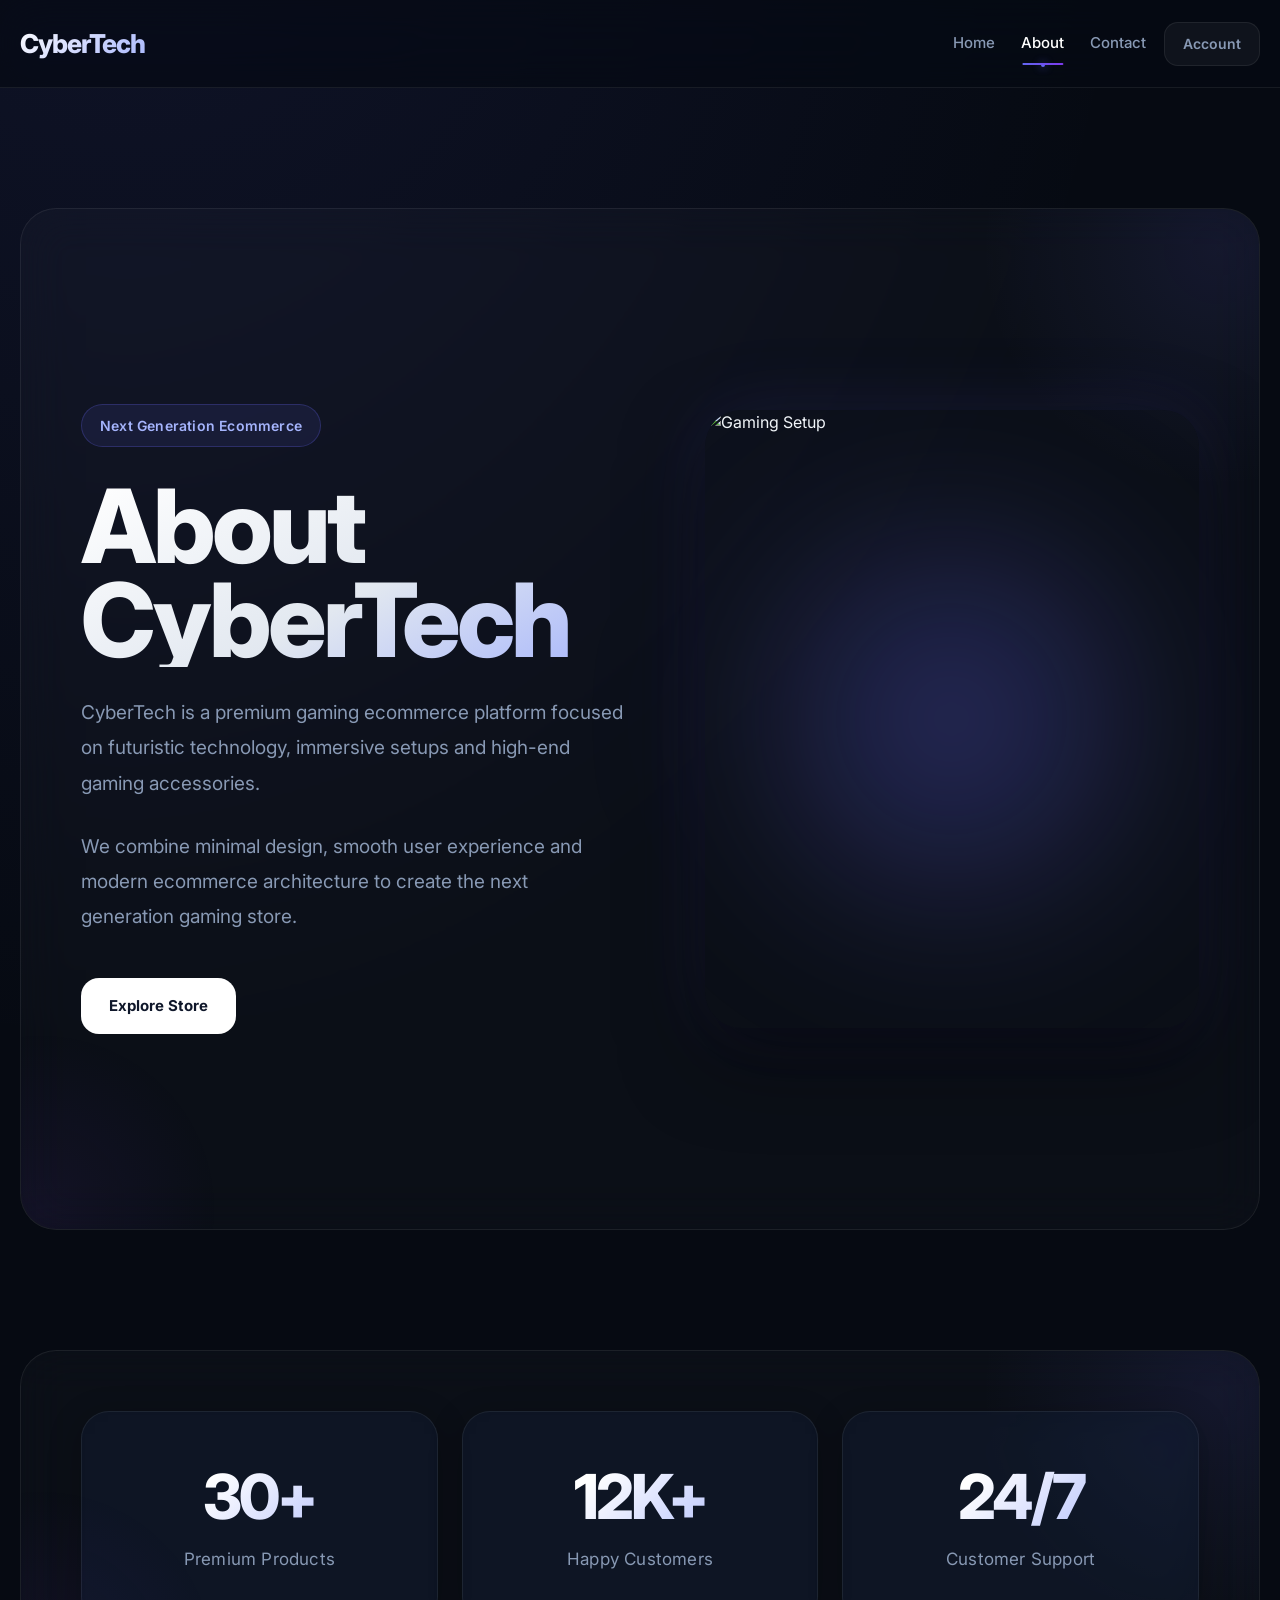
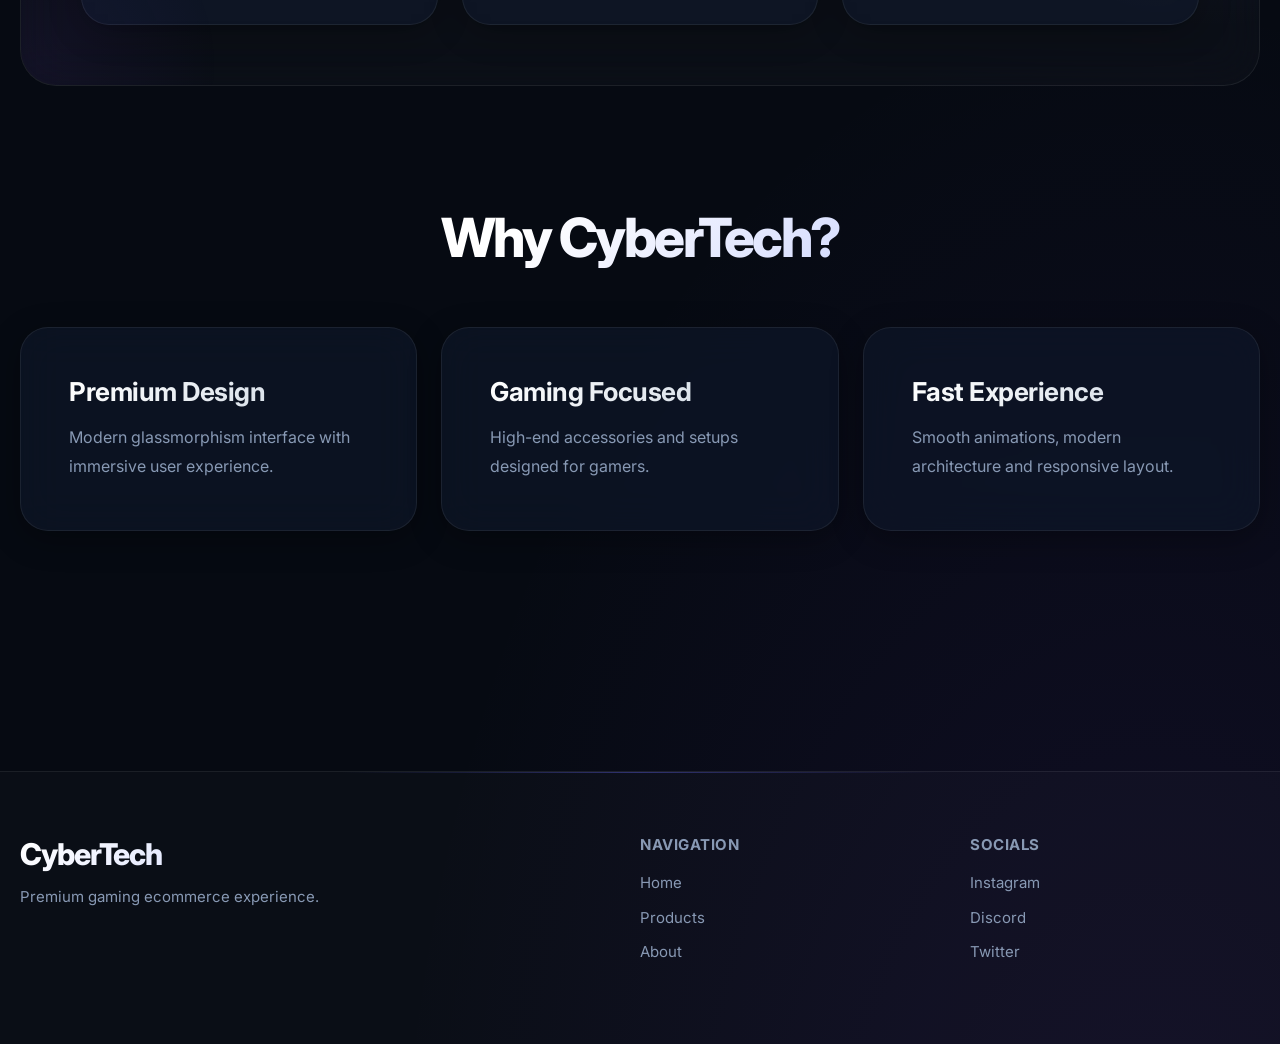
==== commit c606086f: "v43 - скорочення html-ів" ====
--- a/about.html
+++ b/about.html
@@ -1,485 +1,165 @@
 <!DOCTYPE html>
 <html lang="en">
-
 <head>
-
     <meta charset="UTF-8">
-
     <meta name="viewport" content="width=device-width, initial-scale=1.0">
-
     <title>About | CyberTech</title>
-
-    <!-- Bootstrap -->
-
     <link href="https://cdn.jsdelivr.net/npm/bootstrap@5.3.8/dist/css/bootstrap.min.css" rel="stylesheet">
-
-    <!-- Fonts -->
-
     <link rel="preconnect" href="https://fonts.googleapis.com">
-
     <link rel="preconnect" href="https://fonts.gstatic.com" crossorigin>
-
     <link href="https://fonts.googleapis.com/css2?family=Inter:wght@400;500;600;700;800&display=swap" rel="stylesheet">
-
-    <!-- CSS -->
-
     <link rel="stylesheet" href="css/style.css">
-
 </head>
-
 <body>
 
     <!-- Navbar -->
-
     <nav class="navbar navbar-expand-lg">
-
         <div class="container">
-
-            <a class="navbar-brand" href="index.html">
-
-                CyberTech
-
-            </a>
-
+            <a class="navbar-brand" href="index.html">CyberTech</a>
             <button class="navbar-toggler" type="button" data-bs-toggle="collapse" data-bs-target="#navMenu">
-
                 <span class="navbar-toggler-icon"></span>
-
             </button>
-
             <div class="collapse navbar-collapse" id="navMenu">
-
                 <ul class="navbar-nav ms-auto align-items-lg-center">
-
+                    <li class="nav-item"><a class="nav-link" href="index.html">Home</a></li>
+                    <li class="nav-item"><a class="nav-link active-nav" href="about.html">About</a></li>
+                    <li class="nav-item"><a class="nav-link" href="contact.html">Contact</a></li>
                     <li class="nav-item">
-
-                        <a class="nav-link" href="index.html">
-
-                            Home
-
-                        </a>
-
+                        <div class="account-wrapper">
+                            <button class="nav-action-btn" id="accountBtn">Account</button>
+                            <div class="account-dropdown" id="accountDropdown">
+                                <button id="openLogin">Login</button>
+                                <button id="openRegister">Register</button>
+                                <button id="logoutBtn">Logout</button>
+                            </div>
+                        </div>
                     </li>
-
-                    <li class="nav-item">
-
-                        <a class="nav-link active-nav" href="about.html">
-
-                            About
-
-                        </a>
-
-                    </li>
-
-                    <li class="nav-item">
-
-                        <a class="nav-link" href="contact.html">
-
-                            Contact
-
-                        </a>
-
-                    </li>
-
-                    <li class="nav-item">
-
-                        <div class="account-wrapper">
-
-                            <button class="nav-action-btn" id="accountBtn">
-
-                                Account
-
-                            </button>
-
-                            <div class="account-dropdown" id="accountDropdown">
-
-                                <button id="openLogin">
-
-                                    Login
-
-                                </button>
-
-                                <button id="openRegister">
-
-                                    Register
-
-                                </button>
-
-                                <button id="logoutBtn">
-
-                                    Logout
-
-                                </button>
-
-                            </div>
-
-                        </div>
-
-                    </li>
-
                 </ul>
-
             </div>
-
         </div>
-
     </nav>
 
     <!-- Hero -->
-
-    <section class="about-page">
-
+    <section>
         <div class="container">
-
             <div class="section-shell">
-
                 <div class="hero-wrapper">
-
                     <div class="hero-content">
-
-                        <span class="hero-badge">
-
-                            Next Generation Ecommerce
-
-                        </span>
-
-                        <h1 class="hero-title">
-
-                            About
-                            CyberTech
-
-                        </h1>
-
-                        <p class="hero-text">
-
-                            CyberTech is a premium gaming
-                            ecommerce platform focused on
-                            futuristic technology, immersive
-                            setups and high-end gaming
-                            accessories.
-
-                        </p>
-
-                        <p class="hero-text">
-
-                            We combine minimal design,
-                            smooth user experience and
-                            modern ecommerce architecture
-                            to create the next generation
-                            gaming store.
-
-                        </p>
-
+                        <span class="hero-badge">Next Generation Ecommerce</span>
+                        <h1 class="hero-title">About CyberTech</h1>
+                        <p class="hero-text">CyberTech is a premium gaming ecommerce platform focused on futuristic technology, immersive setups and high-end gaming accessories.</p>
+                        <p class="hero-text">We combine minimal design, smooth user experience and modern ecommerce architecture to create the next generation gaming store.</p>
                         <div class="hero-actions">
-
-                            <a href="index.html">
-
-                                <button class="hero-btn">
-
-                                    Explore Store
-
-                                </button>
-
-                            </a>
-
+                            <a href="index.html"><button class="hero-btn">Explore Store</button></a>
                         </div>
-
                     </div>
-
                     <div class="hero-visual">
-
                         <div class="hero-glow"></div>
-
-                        <img src="https://images.unsplash.com/photo-1542751371-adc38448a05e?q=80&w=1400"
-                            class="hero-image" alt="Gaming Setup">
-
+                        <img src="https://images.unsplash.com/photo-1542751371-adc38448a05e?q=80&w=1400" class="hero-image" alt="Gaming Setup">
                     </div>
-
                 </div>
-
             </div>
-
         </div>
-
     </section>
 
     <!-- Stats -->
-
     <section>
-
         <div class="container">
-
             <div class="section-shell">
-
                 <div class="row g-4">
-
                     <div class="col-md-4">
-
-                        <div class="ui-card about-stat-card">
-
-                            <h2>
-
-                                30+
-
-                            </h2>
-
-                            <p>
-
-                                Premium Products
-
-                            </p>
-
+                        <div class="ui-card info-card info-card--stat">
+                            <h2>30+</h2>
+                            <p>Premium Products</p>
                         </div>
-
                     </div>
-
                     <div class="col-md-4">
-
-                        <div class="ui-card about-stat-card">
-
-                            <h2>
-
-                                12K+
-
-                            </h2>
-
-                            <p>
-
-                                Happy Customers
-
-                            </p>
-
+                        <div class="ui-card info-card info-card--stat">
+                            <h2>12K+</h2>
+                            <p>Happy Customers</p>
                         </div>
-
                     </div>
-
                     <div class="col-md-4">
-
-                        <div class="ui-card about-stat-card">
-
-                            <h2>
-
-                                24/7
-
-                            </h2>
-
-                            <p>
-
-                                Customer Support
-
-                            </p>
-
+                        <div class="ui-card info-card info-card--stat">
+                            <h2>24/7</h2>
+                            <p>Customer Support</p>
                         </div>
-
                     </div>
-
                 </div>
-
             </div>
-
         </div>
-
     </section>
 
     <!-- Features -->
-
     <section>
-
         <div class="container">
-
-            <h2 class="section-title">
-
-                Why CyberTech?
-
-            </h2>
-
+            <h2 class="section-title">Why CyberTech?</h2>
             <div class="row g-4">
-
                 <div class="col-lg-4">
-
-                    <div class="ui-card about-feature-card">
-
-                        <h3>
-
-                            Premium Design
-
-                        </h3>
-
-                        <p>
-
-                            Modern glassmorphism
-                            interface with immersive
-                            user experience.
-
-                        </p>
-
+                    <div class="ui-card info-card">
+                        <h3>Premium Design</h3>
+                        <p>Modern glassmorphism interface with immersive user experience.</p>
                     </div>
-
                 </div>
-
                 <div class="col-lg-4">
-
-                    <div class="ui-card about-feature-card">
-
-                        <h3>
-
-                            Gaming Focused
-
-                        </h3>
-
-                        <p>
-
-                            High-end accessories
-                            and setups designed
-                            for gamers.
-
-                        </p>
-
+                    <div class="ui-card info-card">
+                        <h3>Gaming Focused</h3>
+                        <p>High-end accessories and setups designed for gamers.</p>
                     </div>
-
                 </div>
-
                 <div class="col-lg-4">
-
-                    <div class="ui-card about-feature-card">
-
-                        <h3>
-
-                            Fast Experience
-
-                        </h3>
-
-                        <p>
-
-                            Smooth animations,
-                            modern architecture
-                            and responsive layout.
-
-                        </p>
-
+                    <div class="ui-card info-card">
+                        <h3>Fast Experience</h3>
+                        <p>Smooth animations, modern architecture and responsive layout.</p>
                     </div>
-
                 </div>
-
             </div>
-
         </div>
-
     </section>
 
     <!-- Footer -->
-
     <footer class="footer">
-
         <div class="container">
-
             <div class="footer-grid">
-
                 <div>
-
-                    <h3 class="footer-logo">
-
-                        CyberTech
-
-                    </h3>
-
-                    <p>
-
-                        Premium gaming ecommerce
-                        experience.
-
-                    </p>
-
+                    <h3 class="footer-logo">CyberTech</h3>
+                    <p>Premium gaming ecommerce experience.</p>
                 </div>
-
                 <div>
-
-                    <h4>
-
-                        Navigation
-
-                    </h4>
-
+                    <h4>Navigation</h4>
                     <ul>
-
                         <li>Home</li>
                         <li>Products</li>
                         <li>About</li>
-
                     </ul>
-
                 </div>
-
                 <div>
-
-                    <h4>
-
-                        Socials
-
-                    </h4>
-
+                    <h4>Socials</h4>
                     <ul>
-
                         <li>Instagram</li>
                         <li>Discord</li>
                         <li>Twitter</li>
-
                     </ul>
-
                 </div>
-
             </div>
-
         </div>
-
     </footer>
 
     <!-- Auth Modal -->
-
     <div class="auth-modal" id="authModal">
-
         <div class="auth-box">
-
-            <button class="close-auth" id="closeAuth">
-
-                ×
-
-            </button>
-
-            <h2 id="authTitle">
-
-                Login
-
-            </h2>
-
+            <button class="close-auth" id="closeAuth">×</button>
+            <h2 id="authTitle">Login</h2>
             <form id="authForm">
-
                 <input type="text" id="authName" placeholder="Username">
-
                 <input type="email" id="authEmail" placeholder="Email">
-
                 <input type="password" id="authPassword" placeholder="Password">
-
-                <button type="submit" class="hero-btn auth-submit">
-
-                    Continue
-
-                </button>
-
+                <button type="submit" class="hero-btn auth-submit">Continue</button>
             </form>
-
         </div>
-
     </div>
 
-    <!-- Bootstrap -->
-
     <script src="https://cdn.jsdelivr.net/npm/bootstrap@5.3.8/dist/js/bootstrap.bundle.min.js"></script>
-
-    <!-- JS -->
-
     <script src="js/auth.js"></script>
-
 </body>
-
 </html>
--- a/css/style.css
+++ b/css/style.css
@@ -17,25 +17,24 @@
 ========================= */
 
 :root {
-
-    --bg: #070b14;
-    --surface: rgba(15, 23, 42, 0.72);
+    --bg: #060a12;
+    --surface: rgba(15, 23, 42, 0.65);
     --surface-light: rgba(255, 255, 255, 0.03);
-
-    --text: #f8fafc;
-    --text-muted: #94a3b8;
-
-    --border: rgba(255, 255, 255, 0.06);
-
+    --text: #f1f5f9;
+    --text-muted: #8899b4;
+    --border: rgba(255, 255, 255, 0.07);
+    --border-hover: rgba(255, 255, 255, 0.14);
     --primary: #6366f1;
-    --primary-hover: #7c3aed;
-
-    --shadow:
-        0 10px 40px rgba(0, 0, 0, 0.28);
-
+    --primary-dark: #7c3aed;
+    --primary-glow: rgba(99, 102, 241, 0.18);
+    --shadow: 0 8px 32px rgba(0, 0, 0, 0.32);
+    --shadow-hover: 0 24px 64px rgba(0, 0, 0, 0.42), 0 0 48px rgba(99, 102, 241, 0.13);
     --radius: 28px;
-
+    --radius-lg: 36px;
+    --radius-sm: 18px;
     --container: 1280px;
+    --transition: 0.28s cubic-bezier(0.4, 0, 0.2, 1);
+    --transition-slow: 0.45s cubic-bezier(0.4, 0, 0.2, 1);
 }
 
 /* =========================
@@ -43,23 +42,15 @@
 ========================= */
 
 body {
-
     font-family: 'Inter', sans-serif;
-
     background:
-        radial-gradient(circle at top left,
-            rgba(99, 102, 241, 0.08),
-            transparent 30%),
-        radial-gradient(circle at bottom right,
-            rgba(124, 58, 237, 0.08),
-            transparent 30%),
+        radial-gradient(ellipse 80% 50% at 10% -10%, rgba(99, 102, 241, 0.11), transparent),
+        radial-gradient(ellipse 60% 50% at 90% 110%, rgba(124, 58, 237, 0.1), transparent),
         var(--bg);
-
     color: var(--text);
-
     overflow-x: hidden;
-
     min-height: 100vh;
+    -webkit-font-smoothing: antialiased;
 }
 
 /* =========================
@@ -67,60 +58,18 @@
 ========================= */
 
 .container {
+    width: 100%;
     max-width: var(--container);
+    margin: 0 auto;
+    padding: 0 20px;
 }
 
 section {
-
     position: relative;
-
     padding: 120px 0;
 }
 
-.section-shell {
-
-    position: relative;
-
-    background:
-        rgba(255, 255, 255, 0.025);
-
-    border:
-        1px solid var(--border);
-
-    border-radius: 36px;
-
-    padding: 60px;
-
-    backdrop-filter:
-        blur(20px);
-
-    overflow: hidden;
-}
-
-.section-shell::before {
-
-    content: "";
-
-    position: absolute;
-
-    top: -180px;
-    right: -180px;
-
-    width: 400px;
-    height: 400px;
-
-    border-radius: 50%;
-
-    background:
-        radial-gradient(circle,
-            rgba(99, 102, 241, 0.12),
-            transparent 70%);
-
-    pointer-events: none;
-}
-
-section+section {
-
+section + section {
     padding-top: 0;
 }
 
@@ -140,217 +89,276 @@
 }
 
 /* =========================
+   SECTION SHELL
+========================= */
+
+.section-shell {
+    position: relative;
+    background: rgba(255, 255, 255, 0.022);
+    border: 1px solid var(--border);
+    border-radius: var(--radius-lg);
+    padding: 60px;
+    backdrop-filter: blur(24px);
+    overflow: hidden;
+}
+
+.section-shell::before {
+    content: "";
+    position: absolute;
+    top: -200px;
+    right: -200px;
+    width: 480px;
+    height: 480px;
+    border-radius: 50%;
+    background: radial-gradient(circle, rgba(99, 102, 241, 0.1), transparent 70%);
+    pointer-events: none;
+}
+
+.section-shell::after {
+    content: "";
+    position: absolute;
+    bottom: -160px;
+    left: -160px;
+    width: 360px;
+    height: 360px;
+    border-radius: 50%;
+    background: radial-gradient(circle, rgba(124, 58, 237, 0.07), transparent 70%);
+    pointer-events: none;
+}
+
+/* =========================
+   SECTION TITLE
+========================= */
+
+.section-title {
+    font-size: clamp(36px, 5vw, 54px);
+    font-weight: 800;
+    letter-spacing: -2.5px;
+    margin-bottom: 56px;
+    text-align: center;
+    background: linear-gradient(135deg, #fff 40%, #a5b4fc 100%);
+    -webkit-background-clip: text;
+    -webkit-text-fill-color: transparent;
+    background-clip: text;
+}
+
+/* =========================
    NAVBAR
 ========================= */
 
 .navbar {
-
-    height: 90px;
-
+    height: 88px;
     position: sticky;
-
     top: 0;
-
     z-index: 1000;
-
-    background: rgba(7, 11, 20, 0.7);
-
-    backdrop-filter: blur(18px);
-
-    border-bottom:
-        1px solid var(--border);
+    background: rgba(6, 10, 18, 0.72);
+    backdrop-filter: blur(22px) saturate(1.4);
+    border-bottom: 1px solid var(--border);
+    transition: background var(--transition);
 }
 
 .navbar-brand {
-
     color: white !important;
-
     font-weight: 800;
-
-    font-size: 28px;
-
+    font-size: 26px;
     letter-spacing: -1px;
-
-    text-shadow:
-        0 0 22px rgba(255, 255, 255, 0.12);
+    background: linear-gradient(135deg, #fff, #a5b4fc);
+    -webkit-background-clip: text;
+    -webkit-text-fill-color: transparent;
+    background-clip: text;
 }
 
 .navbar-nav {
-    gap: 12px;
+    gap: 10px;
 }
 
 .nav-link {
-
     color: var(--text-muted) !important;
-
     font-weight: 500;
-
-    transition: 0.25s ease;
+    font-size: 15px;
+    transition: color var(--transition);
+    position: relative;
+}
+
+.nav-link::after {
+    content: "";
+    position: absolute;
+    bottom: -2px;
+    left: 50%;
+    transform: translateX(-50%);
+    width: 0;
+    height: 2px;
+    background: linear-gradient(90deg, var(--primary), var(--primary-dark));
+    border-radius: 999px;
+    transition: width var(--transition);
+}
+
+.nav-link:hover::after,
+.active-nav::after {
+    width: 70%;
 }
 
 .nav-link:hover,
 .active-nav {
-
     color: white !important;
 }
 
 /* =========================
+   NAV ACTIONS
+========================= */
+
+.nav-action-btn {
+    height: 44px;
+    padding: 0 18px;
+    border-radius: 14px;
+    border: 1px solid var(--border);
+    background: rgba(255, 255, 255, 0.045);
+    color: var(--text-muted);
+    font-weight: 600;
+    font-size: 14px;
+    transition: all var(--transition);
+}
+
+.nav-action-btn:hover {
+    background: white;
+    color: black;
+    border-color: white;
+    transform: translateY(-1px);
+}
+
+/* =========================
    HERO
 ========================= */
 
+.hero-section {
+    min-height: 100vh;
+    display: flex;
+    align-items: center;
+}
+
 .hero-wrapper {
-
     display: grid;
-
-    grid-template-columns:
-        1.1fr 1fr;
-
+    grid-template-columns: 1.1fr 1fr;
     gap: 80px;
-
     align-items: center;
-
     min-height: 100vh;
 }
 
+.hero-wrapper--text {
+    grid-template-columns: 1fr;
+    max-width: 860px;
+    margin: 0 auto;
+    min-height: unset;
+    text-align: center;
+}
+
 .hero-content {
-
     position: relative;
-
     z-index: 2;
 }
 
 .hero-badge {
-
     display: inline-flex;
-
     align-items: center;
-
-    gap: 10px;
-
-    padding: 12px 18px;
-
+    gap: 8px;
+    padding: 10px 18px;
     border-radius: 999px;
-
-    background:
-        rgba(255, 255, 255, 0.04);
-
-    border:
-        1px solid var(--border);
-
+    background: rgba(99, 102, 241, 0.1);
+    border: 1px solid rgba(99, 102, 241, 0.25);
+    color: #a5b4fc;
+    font-size: 14px;
+    font-weight: 600;
+    margin-bottom: 32px;
+    letter-spacing: 0.2px;
+}
+
+.hero-title {
+    font-size: clamp(52px, 8vw, 108px);
+    line-height: 0.92;
+    letter-spacing: -4px;
+    font-weight: 800;
+    max-width: 720px;
+    background: linear-gradient(150deg, #ffffff 0%, #e2e8f0 55%, #a5b4fc 100%);
+    -webkit-background-clip: text;
+    -webkit-text-fill-color: transparent;
+    background-clip: text;
+}
+
+.hero-wrapper--text .hero-title {
+    max-width: 100%;
+}
+
+.hero-text {
+    font-size: 19px;
+    line-height: 1.85;
     color: var(--text-muted);
-
-    margin-bottom: 32px;
+    margin-top: 28px;
+    max-width: 560px;
+}
+
+.hero-wrapper--text .hero-text {
+    max-width: 100%;
+    margin-left: auto;
+    margin-right: auto;
 }
 
 .hero-actions {
-
-    display: flex;
-
-    gap: 18px;
-
-    margin-top: 40px;
+    display: flex;
+    gap: 16px;
+    margin-top: 44px;
+}
+
+.hero-wrapper--text .hero-actions {
+    justify-content: center;
+}
+
+.hero-visual {
+    position: relative;
+}
+
+.hero-glow {
+    position: absolute;
+    inset: 5%;
+    background: radial-gradient(circle, rgba(99, 102, 241, 0.4), transparent 68%);
+    filter: blur(80px);
+    z-index: -1;
+    animation: glowPulse 4s ease-in-out infinite alternate;
+}
+
+@keyframes glowPulse {
+    from { opacity: 0.7; transform: scale(0.95); }
+    to { opacity: 1; transform: scale(1.05); }
+}
+
+.hero-image {
+    width: 100%;
+    aspect-ratio: 4 / 5;
+    max-height: 650px;
+    object-fit: cover;
+    border-radius: var(--radius-lg);
+    box-shadow: 0 32px 80px rgba(0, 0, 0, 0.5), 0 0 80px rgba(99, 102, 241, 0.14);
+    transition: transform var(--transition-slow);
+}
+
+.hero-image:hover {
+    transform: scale(1.015) translateY(-4px);
 }
 
 .hero-secondary-btn {
-
-    height: 58px;
-
-    padding: 0 30px;
-
-    border-radius: 18px;
-
-    border: 1px solid var(--border);
-
+    height: 56px;
+    padding: 0 28px;
+    border-radius: var(--radius-sm);
+    border: 1px solid var(--border-hover);
     background: transparent;
-
+    color: var(--text-muted);
+    font-weight: 600;
+    transition: all var(--transition);
+}
+
+.hero-secondary-btn:hover {
     color: white;
-
-    font-weight: 600;
-}
-
-.hero-visual {
-
-    position: relative;
-}
-
-.hero-glow {
-
-    position: absolute;
-
-    inset: 10%;
-
-    background:
-        radial-gradient(circle,
-            rgba(99, 102, 241, 0.35),
-            transparent 70%);
-
-    filter: blur(90px);
-
-    z-index: -1;
-}
-
-.hero-image {
-
-    width: 100%;
-
-    aspect-ratio: 4 / 5;
-
-    max-height: 650px;
-
-    object-fit: cover;
-
-    border-radius: 36px;
-}
-
-.hero-section {
-
-    min-height: 100vh;
-
-    display: flex;
-
-    align-items: center;
-}
-
-.hero-title {
-
-    font-size: clamp(58px, 8vw, 110px);
-
-    line-height: 0.92;
-
-    letter-spacing: -4px;
-
-    font-weight: 800;
-
-    max-width: 720px;
-
-    text-shadow:
-        0 0 40px rgba(99, 102, 241, 0.22);
-}
-
-.hero-text {
-
-    font-size: 20px;
-
-    line-height: 1.8;
-
-    color: var(--text-muted);
-
-    margin-top: 28px;
-
-    max-width: 580px;
-}
-
-.hero-image {
-
-    border-radius: 34px;
-
-    box-shadow: var(--shadow);
-
-    box-shadow:
-
-        0 30px 80px rgba(0, 0, 0, 0.45),
-
-        0 0 80px rgba(99, 102, 241, 0.12);
+    border-color: rgba(255, 255, 255, 0.3);
+    background: rgba(255, 255, 255, 0.05);
 }
 
 /* =========================
@@ -362,26 +370,36 @@
 .hero-btn,
 .contact-form button,
 .checkout-btn {
-
     min-width: 110px;
-
-    height: 58px;
-
-    border-radius: 18px;
-
-    border: 1px solid var(--border);
-
+    height: 56px;
+    border-radius: var(--radius-sm);
+    border: none;
     background: white;
-
-    color: black;
-
-    font-weight: 600;
-
-    padding: 0 30px;
-
-    transition: 0.25s ease;
-
+    color: #0f172a;
+    font-weight: 700;
+    font-size: 15px;
+    padding: 0 28px;
+    transition: all var(--transition);
     cursor: pointer;
+    position: relative;
+    overflow: hidden;
+}
+
+.btn::before,
+.product-btn::before,
+.hero-btn::before {
+    content: "";
+    position: absolute;
+    inset: 0;
+    background: linear-gradient(135deg, var(--primary), var(--primary-dark));
+    opacity: 0;
+    transition: opacity var(--transition);
+}
+
+.btn:hover::before,
+.product-btn:hover::before,
+.hero-btn:hover::before {
+    opacity: 1;
 }
 
 .btn:hover,
@@ -389,292 +407,281 @@
 .hero-btn:hover,
 .contact-form button:hover,
 .checkout-btn:hover {
-
-    transform: translateY(-2px);
-
-    background:
-        linear-gradient(135deg,
-            #6366f1,
-            #7c3aed);
-
     color: white;
-
-    box-shadow:
-        0 10px 30px rgba(99, 102, 241, 0.25);
-
-    letter-spacing: 0.3px;
-
-    transform:
-        translateY(-3px) scale(1.01);
-}
-
-/* =========================
-   SECTION TITLE
-========================= */
-
-.section-title {
-
-    font-size: clamp(38px, 5vw, 56px);
-
+    box-shadow: 0 12px 32px rgba(99, 102, 241, 0.35);
+    transform: translateY(-3px) scale(1.015);
+}
+
+.btn span,
+.product-btn span,
+.hero-btn span {
+    position: relative;
+    z-index: 1;
+}
+
+/* =========================
+   UI CARD
+========================= */
+
+.ui-card {
+    background: var(--surface);
+    border: 1px solid var(--border);
+    border-radius: var(--radius);
+    backdrop-filter: blur(20px);
+    box-shadow: var(--shadow);
+    transition: all var(--transition);
+}
+
+.ui-card:hover,
+.product-card:hover {
+    transform: translateY(-8px);
+    border-color: var(--border-hover);
+    box-shadow: var(--shadow-hover);
+}
+
+/* =========================
+   INFO CARD
+========================= */
+
+.info-card {
+    padding: 48px;
+    height: 100%;
+}
+
+.info-card h3 {
+    font-size: 26px;
+    font-weight: 700;
+    margin-bottom: 16px;
+    letter-spacing: -0.5px;
+    background: linear-gradient(135deg, #fff, #cbd5e1);
+    -webkit-background-clip: text;
+    -webkit-text-fill-color: transparent;
+    background-clip: text;
+}
+
+.info-card p {
+    color: var(--text-muted);
+    line-height: 1.85;
+    margin: 0;
+    font-size: 16px;
+}
+
+.info-card--stat {
+    text-align: center;
+}
+
+.info-card--stat h2 {
+    font-size: 62px;
     font-weight: 800;
-
-    letter-spacing: -2px;
-
-    margin-bottom: 60px;
-
+    margin-bottom: 10px;
+    letter-spacing: -3px;
+    background: linear-gradient(135deg, #fff 30%, #a5b4fc 100%);
+    -webkit-background-clip: text;
+    -webkit-text-fill-color: transparent;
+    background-clip: text;
+}
+
+.info-card--stat p {
+    font-size: 17px;
+    letter-spacing: 0.2px;
+}
+
+.info-card--review {
     text-align: center;
-}
-
-/* =========================
-   UI CARD
-========================= */
-
-.ui-card {
-
-    background: var(--surface);
-
+    padding: 40px;
+}
+
+.info-card--review h3 {
+    font-size: 22px;
+    margin-bottom: 10px;
+}
+
+.review-avatar {
+    width: 88px;
+    height: 88px;
+    border-radius: 50%;
+    object-fit: cover;
+    margin: 0 auto 22px;
+    border: 2px solid rgba(99, 102, 241, 0.3);
+    box-shadow: 0 0 20px rgba(99, 102, 241, 0.2);
+    transition: all var(--transition);
+}
+
+.info-card--review:hover .review-avatar {
+    border-color: rgba(99, 102, 241, 0.6);
+    box-shadow: 0 0 30px rgba(99, 102, 241, 0.35);
+    transform: scale(1.06);
+}
+
+/* =========================
+   FORM CARD
+========================= */
+
+.form-card {
+    padding: 50px;
+    position: relative;
+    overflow: hidden;
+}
+
+.form-card--center {
+    max-width: 760px;
+    margin: 0 auto;
+    text-align: center;
+    padding: 72px;
+}
+
+.form-card--center::before {
+    content: "";
+    position: absolute;
+    width: 440px;
+    height: 440px;
+    background: radial-gradient(circle, rgba(99, 102, 241, 0.15), transparent 70%);
+    top: -140px;
+    right: -140px;
+    pointer-events: none;
+}
+
+/* =========================
+   PRODUCTS
+========================= */
+
+.product-card {
+    background: rgba(255, 255, 255, 0.028);
     border: 1px solid var(--border);
-
-    border-radius: var(--radius);
-
-    backdrop-filter: blur(18px);
-
-    box-shadow: var(--shadow);
-
-    transition: 0.3s ease;
-}
-
-.ui-card:hover,
-.product-card:hover,
-.about-feature-card:hover,
-.about-stat-card:hover,
-.contact-info-card:hover,
-.review-card:hover {
-
-    transform:
-        translateY(-8px);
-
-    border-color:
-        rgba(255, 255, 255, 0.12);
-
-    box-shadow:
-
-        0 25px 60px rgba(0, 0, 0, 0.35),
-
-        0 0 50px rgba(99, 102, 241, 0.12);
-}
-
-/* =========================
-   PRODUCTS
-========================= */
-
-.products-grid {
-    align-items: stretch;
+    display: flex;
+    flex-direction: column;
+    border-radius: 32px;
+    overflow: hidden;
+    transition: all var(--transition-slow);
+    height: 100%;
+    position: relative;
 }
 
 .product-card::before {
-
     content: "";
-
     position: absolute;
-
     inset: 0;
-
-    background:
-        linear-gradient(180deg,
-            transparent,
-            rgba(255, 255, 255, 0.03));
-
+    background: linear-gradient(180deg, transparent 50%, rgba(99, 102, 241, 0.04));
     opacity: 0;
-
-    transition: 0.35s ease;
-}
-
-
-.product-card {
-
-    background:
-        rgba(255, 255, 255, 0.03);
-
-    border:
-        1px solid var(--border);
-
-    border-radius: 32px;
-
+    transition: opacity var(--transition);
+    pointer-events: none;
+}
+
+.product-card:hover {
+    transform: translateY(-10px);
+    border-color: var(--border-hover);
+    box-shadow: 0 24px 64px rgba(0, 0, 0, 0.4), 0 0 48px rgba(99, 102, 241, 0.12);
+}
+
+.product-card:hover::before {
+    opacity: 1;
+}
+
+.product-image-wrapper {
+    position: relative;
     overflow: hidden;
-
-    transition: 0.35s ease;
-
-    height: 100%;
-
+}
+
+.product-image-wrapper::after {
+    content: "";
+    position: absolute;
+    inset: 0;
+    background: linear-gradient(to top, rgba(0, 0, 0, 0.45), transparent 50%);
+    opacity: 0;
+    transition: opacity var(--transition);
+}
+
+.product-card:hover .product-image-wrapper::after {
+    opacity: 1;
+}
+
+.product-image {
+    width: 100%;
+    height: 300px;
+    object-fit: cover;
+    transition: transform var(--transition-slow);
+    cursor: pointer;
     position: relative;
-}
-
-.product-card:hover {
-
-    transform:
-        translateY(-8px);
-
-    box-shadow:
-
-        0 20px 60px rgba(0, 0, 0, 0.35),
-
-        0 0 40px rgba(99, 102, 241, 0.12);
-}
-
-.product-image-wrapper {
-
+    z-index: 3;
+}
+
+.product-card:hover .product-image {
+    transform: scale(1.07);
+}
+
+.product-content {
+    padding: 26px;
     position: relative;
-
-    overflow: hidden;
-}
-
-.product-image {
-
-    width: 100%;
-
-    height: 320px;
-
-    object-fit: cover;
-
-    transition: 0.4s ease;
-
-    cursor: pointer;
-
-    position: relative;
-
-    z-index: 3;
-}
-
-.product-card:hover .product-image {
-
-    transform: scale(1.06);
-}
-
-.product-content {
-
-    padding: 28px;
-
-    position: relative;
-
     z-index: 2;
+    flex: 1;
+    display: flex;
+    flex-direction: column;
 }
 
 .product-category {
-
-    font-size: 14px;
-
+    font-size: 12px;
     text-transform: uppercase;
-
-    letter-spacing: 1px;
-
+    letter-spacing: 1.5px;
     color: var(--text-muted);
-
     display: inline-block;
-
-    padding: 6px 12px;
-
+    padding: 5px 12px;
     border-radius: 999px;
-
-    background:
-        rgba(255, 255, 255, 0.06);
+    background: rgba(255, 255, 255, 0.055);
+    font-weight: 600;
 }
 
 .product-card h3 {
-
-    font-size: 28px;
-
+    font-size: 26px;
+    font-weight: 700;
     margin-top: 12px;
-
     line-height: 1.2;
+    letter-spacing: -0.5px;
 }
 
 .product-bottom {
-
-    display: flex;
-
+    display: flex;
     justify-content: space-between;
-
     align-items: center;
-
-    margin-top: 28px;
+    margin-top: auto;
+    padding-top: 24px;
 }
 
 .price {
-
-    font-size: 28px;
-
-    font-weight: 700;
-
+    font-size: 26px;
+    font-weight: 800;
     margin: 0;
-}
-
-.product-image-wrapper::after {
-
-    content: "";
-
+    background: linear-gradient(135deg, #fff, #a5b4fc);
+    -webkit-background-clip: text;
+    -webkit-text-fill-color: transparent;
+    background-clip: text;
+}
+
+/* =========================
+   WISHLIST
+========================= */
+
+.wishlist-btn {
     position: absolute;
-
-    inset: 0;
-
-    background:
-        linear-gradient(to top,
-            rgba(0, 0, 0, 0.4),
-            transparent);
-
-    opacity: 0;
-
-    transition: 0.35s ease;
-}
-
-.product-card:hover .product-image-wrapper::after {
-
-    opacity: 1;
-}
-
-.product-card:hover::before {
-
-    opacity: 1;
-}
-
-.product-image:hover {
-
-    transform: scale(1.04);
-}
-
-/* =========================
-   WISHLIST
-========================= */
-
-.wishlist-btn {
-
-    position: absolute;
-
-    top: 30px;
-    right: 30px;
-
-    width: 48px;
-    height: 48px;
-
+    top: 16px;
+    right: 16px;
+    width: 44px;
+    height: 44px;
     border-radius: 50%;
-
-    border: 1px solid var(--border);
-
-    background: rgba(0, 0, 0, 0.35);
-
-    color: white;
-
+    border: 1px solid rgba(255, 255, 255, 0.12);
+    background: rgba(0, 0, 0, 0.45);
+    color: var(--text-muted);
     z-index: 5;
-
-    transition: 0.25s ease;
+    transition: all var(--transition);
+    font-size: 18px;
+    backdrop-filter: blur(8px);
 }
 
 .wishlist-btn:hover,
 .wishlist-btn.active {
-
     background: white;
-
-    color: black;
+    color: #ef4444;
+    border-color: white;
+    transform: scale(1.1);
 }
 
 /* =========================
@@ -682,68 +689,47 @@
 ========================= */
 
 .product-badge {
-
     position: absolute;
-
-    top: 30px;
-    left: 30px;
-
-    padding: 10px 16px;
-
+    top: 16px;
+    left: 16px;
+    padding: 6px 14px;
     border-radius: 999px;
-
     background: white;
-
-    color: black;
-
-    font-size: 12px;
-
-    font-weight: 700;
-
+    color: #0f172a;
+    font-size: 11px;
+    font-weight: 800;
+    letter-spacing: 0.5px;
     z-index: 5;
-
-    box-shadow:
-        0 0 20px rgba(255, 255, 255, 0.12);
-
+    box-shadow: 0 4px 16px rgba(0, 0, 0, 0.25);
 }
 
 .sale-badge {
-
-    background: #ef4444;
-
+    background: linear-gradient(135deg, #ef4444, #dc2626);
     color: white;
 }
 
 /* =========================
-   SEARCH
+   SEARCH INPUT
 ========================= */
 
 .search-input {
-
     width: 100%;
-
-    height: 64px;
-
-    border-radius: 22px;
-
+    height: 62px;
+    border-radius: 20px;
     border: 1px solid var(--border);
-
-    background: var(--surface);
-
+    background: rgba(255, 255, 255, 0.04);
     color: white;
-
     padding: 0 24px;
-
     outline: none;
-
     backdrop-filter: blur(16px);
-}
-
-.search-wrapper {
-
-    padding: 40px;
-
-    border-radius: 32px;
+    font-size: 16px;
+    transition: all var(--transition);
+}
+
+.search-input:focus {
+    border-color: rgba(99, 102, 241, 0.5);
+    box-shadow: 0 0 0 3px rgba(99, 102, 241, 0.1);
+    background: rgba(255, 255, 255, 0.06);
 }
 
 /* =========================
@@ -751,240 +737,132 @@
 ========================= */
 
 .filter-btn {
-
-    height: 52px;
-
-    padding: 0 24px;
-
+    height: 48px;
+    padding: 0 22px;
     border-radius: 999px;
-
     border: 1px solid var(--border);
-
     background: transparent;
-
     color: var(--text-muted);
-
-    transition: 0.25s ease;
-
+    font-size: 14px;
+    font-weight: 600;
+    transition: all var(--transition);
     cursor: pointer;
 }
 
-.filter-btn:hover,
+.filter-btn:hover {
+    border-color: var(--border-hover);
+    color: white;
+    background: rgba(255, 255, 255, 0.05);
+}
+
 .filter-btn.active {
-
-    background:
-        linear-gradient(135deg,
-            #6366f1,
-            #7c3aed);
-
+    background: linear-gradient(135deg, var(--primary), var(--primary-dark));
     color: white;
-
     border-color: transparent;
-}
-
-/* =========================
-   REVIEWS
-========================= */
-
-.review-card {
-
-    padding: 40px;
-
-    text-align: center;
-
-    height: 100%;
-}
-
-.review-avatar {
-
-    width: 90px;
-    height: 90px;
-
-    border-radius: 50%;
-
-    object-fit: cover;
-
-    margin: 0 auto 24px;
-}
-
-.review-card h3 {
-
-    font-size: 24px;
-
-    margin-bottom: 12px;
-}
-
-.review-card p {
-
-    color: var(--text-muted);
-
-    line-height: 1.8;
-}
-
-/* =========================
-   FAQ
-========================= */
-
-.accordion-item {
-
-    border: none !important;
-
-    margin-bottom: 20px;
-
-    overflow: hidden;
-}
-
-.accordion-button {
-
-    background: transparent !important;
-
-    color: white !important;
-
-    box-shadow: none !important;
-
-    padding: 28px;
-
-    font-weight: 600;
-}
-
-.accordion-body {
-
-    color: var(--text-muted);
-
-    line-height: 1.8;
-
-    padding: 0 28px 28px;
-}
-
-/* =========================
-   NEWSLETTER
-========================= */
-
-.newsletter-wrapper {
-
-    padding: 70px;
-
-    max-width: 760px;
-
-    margin: 0 auto;
-
-    text-align: center;
-
-    position: relative;
-
-    overflow: hidden;
-}
+    box-shadow: 0 4px 16px rgba(99, 102, 241, 0.3);
+}
+
+/* =========================
+   NEWSLETTER FORM
+========================= */
 
 .newsletter-form {
-
-    display: flex;
-
-    gap: 18px;
-
+    display: flex;
+    gap: 16px;
     margin-top: 40px;
 }
 
-.newsletter-form input {
-
-    flex: 1;
-
-    height: 60px;
-
-    border-radius: 18px;
-
-    border: 1px solid var(--border);
-
-    background: var(--surface);
-
-    color: white;
-
-    padding: 0 22px;
-
-    outline: none;
-}
-
-.newsletter-wrapper::before {
-
-    content: "";
-
-    position: absolute;
-
-    width: 400px;
-    height: 400px;
-
-    background:
-        radial-gradient(circle,
-            rgba(99, 102, 241, 0.18),
-            transparent 70%);
-
-    top: -120px;
-    right: -120px;
-}
-
-/* =========================
-   CONTACT PAGE
-========================= */
-
-.contact-wrapper {
-
-    max-width: 760px;
-
-    margin: 0 auto;
-
-    padding: 50px;
-}
-
-.contact-form {
-
-    display: flex;
-
-    flex-direction: column;
-
-    gap: 24px;
-}
+/* =========================
+   INPUTS (shared)
+========================= */
 
 .contact-form input,
 .contact-form textarea,
 .search-input,
 .auth-box input,
 .newsletter-form input {
-
     width: 100%;
-
-    border-radius: 20px;
-
-    border:
-        1px solid var(--border);
-
-    background:
-        rgba(255, 255, 255, 0.03);
-
+    border-radius: 18px;
+    border: 1px solid var(--border);
+    background: rgba(255, 255, 255, 0.04);
     color: white;
-
-    padding: 20px;
-
+    padding: 18px 22px;
     outline: none;
-
-    transition: 0.25s ease;
-
-    backdrop-filter:
-        blur(12px);
+    transition: all var(--transition);
+    backdrop-filter: blur(12px);
+    font-size: 15px;
+}
+
+.contact-form input:focus,
+.contact-form textarea:focus,
+.auth-box input:focus {
+    border-color: rgba(99, 102, 241, 0.55);
+    box-shadow: 0 0 0 3px rgba(99, 102, 241, 0.1);
+    background: rgba(255, 255, 255, 0.06);
+}
+
+/* =========================
+   CONTACT PAGE
+========================= */
+
+.contact-title {
+    font-size: 40px;
+    margin-bottom: 40px;
+    font-weight: 800;
+    letter-spacing: -1.5px;
+    background: linear-gradient(135deg, #fff, #a5b4fc);
+    -webkit-background-clip: text;
+    -webkit-text-fill-color: transparent;
+    background-clip: text;
+}
+
+.contact-form {
+    display: flex;
+    flex-direction: column;
+    gap: 20px;
 }
 
 .contact-form textarea {
-
     height: 180px;
-
+    min-height: 180px;
     resize: none;
 }
 
-/* =========================
-   ABOUT PAGE
-========================= */
-
-.about-page .row {
-
-    padding: 60px;
+.contact-info-wrapper {
+    display: flex;
+    flex-direction: column;
+    gap: 20px;
+}
+
+/* =========================
+   FAQ
+========================= */
+
+.accordion-item {
+    border: none !important;
+    margin-bottom: 16px;
+    overflow: hidden;
+}
+
+.accordion-button {
+    background: transparent !important;
+    color: white !important;
+    box-shadow: none !important;
+    padding: 26px 28px;
+    font-weight: 600;
+    font-size: 16px;
+    transition: color var(--transition);
+}
+
+.accordion-button:not(.collapsed) {
+    color: #a5b4fc !important;
+}
+
+.accordion-body {
+    color: var(--text-muted);
+    line-height: 1.85;
+    padding: 0 28px 28px;
+    font-size: 15px;
 }
 
 /* =========================
@@ -992,68 +870,71 @@
 ========================= */
 
 .footer {
-
     margin-top: 120px;
-
-    padding: 60px 0;
-
+    padding: 64px 0;
     border-top: 1px solid var(--border);
-
     text-align: center;
-
-    background:
-        rgba(255, 255, 255, 0.02);
+    background: rgba(255, 255, 255, 0.015);
+    position: relative;
+}
+
+.footer::before {
+    content: "";
+    position: absolute;
+    top: 0;
+    left: 50%;
+    transform: translateX(-50%);
+    width: 600px;
+    height: 1px;
+    background: linear-gradient(90deg, transparent, rgba(99, 102, 241, 0.4), transparent);
 }
 
 .footer-logo {
-
-    font-size: 32px;
-
+    font-size: 30px;
     font-weight: 800;
-
-    margin-bottom: 16px;
+    margin-bottom: 14px;
+    letter-spacing: -1px;
+    background: linear-gradient(135deg, #fff, #a5b4fc);
+    -webkit-background-clip: text;
+    -webkit-text-fill-color: transparent;
+    background-clip: text;
 }
 
 .footer p {
-
     color: var(--text-muted);
+    font-size: 15px;
 }
 
 .footer-grid {
-
     display: grid;
-
-    grid-template-columns:
-        2fr 1fr 1fr;
-
+    grid-template-columns: 2fr 1fr 1fr;
     gap: 40px;
-
     align-items: start;
+    text-align: left;
 }
 
 .footer h4 {
-
     margin-bottom: 18px;
+    font-size: 15px;
+    font-weight: 700;
+    letter-spacing: 0.5px;
+    color: var(--text-muted);
+    text-transform: uppercase;
+}
+
+.footer ul {
+    padding: 0;
 }
 
 .footer li {
-
     color: var(--text-muted);
-
-    margin-bottom: 10px;
-
-    transition: 0.25s ease;
-
+    margin-bottom: 12px;
+    font-size: 15px;
+    transition: color var(--transition);
     cursor: pointer;
 }
 
-.footer ul {
-
-    padding: 0;
-}
-
 .footer li:hover {
-
     color: white;
 }
 
@@ -1062,96 +943,55 @@
 ========================= */
 
 .floating-cart {
-
     position: fixed;
-
     left: 50%;
-    bottom: 24px;
-
-    transform:
-        translateX(-50%);
-
-    height: 62px;
-
+    bottom: 28px;
+    transform: translateX(-50%);
+    height: 60px;
     padding: 0 28px;
-
     border-radius: 999px;
-
     border: none;
-
     background: white;
-
-    color: black;
-
+    color: #0f172a;
     font-weight: 700;
-
+    font-size: 15px;
     z-index: 999;
-
     display: none;
+    box-shadow: 0 8px 32px rgba(0, 0, 0, 0.35);
+    transition: all var(--transition);
+}
+
+.floating-cart:hover {
+    transform: translateX(-50%) translateY(-2px);
+    box-shadow: 0 16px 40px rgba(0, 0, 0, 0.45);
 }
 
 @media (max-width: 768px) {
-
     .floating-cart {
-
         display: flex;
-
         align-items: center;
-
-        gap: 12px;
+        gap: 10px;
     }
 }
 
 /* =========================
-   NAV ACTIONS
-========================= */
-
-.nav-action-btn {
-
-    height: 48px;
-
-    padding: 0 20px;
-
-    border-radius: 16px;
-
-    border: 1px solid var(--border);
-
-    background:
-        rgba(255, 255, 255, 0.04);
-
-    color: white;
-
-    font-weight: 600;
-
-    transition: 0.25s ease;
-}
-
-.nav-action-btn:hover {
-
+   REVIEWS SWIPER
+========================= */
+
+.reviewsSwiper {
+    padding-bottom: 72px;
+}
+
+.swiper-pagination-bullet {
+    background: rgba(255, 255, 255, 0.3);
+    opacity: 1;
+    transition: all var(--transition);
+}
+
+.swiper-pagination-bullet-active {
     background: white;
-
-    color: black;
-}
-
-/* =========================
-   REVIEWS SWIPER
-========================= */
-
-.reviewsSwiper {
-
-    padding-bottom: 70px;
-}
-
-.swiper-pagination-bullet {
-
-    background: rgba(255, 255, 255, 0.4);
-
-    opacity: 1;
-}
-
-.swiper-pagination-bullet-active {
-
-    background: white;
+    width: 20px;
+    border-radius: 999px;
 }
 
 /* =========================
@@ -1159,74 +999,57 @@
 ========================= */
 
 .heroSwiper {
-
     width: 100%;
-
     overflow: hidden;
 }
 
 .heroSwiper .swiper-slide {
-
-    display: flex;
-
+    display: flex;
     align-items: center;
 }
 
 .hero-prev,
 .hero-next {
-
-    width: 56px !important;
-    height: 56px !important;
-
+    width: 52px !important;
+    height: 52px !important;
     border-radius: 50%;
-
-    background:
-        rgba(255, 255, 255, 0.08);
-
-    backdrop-filter: blur(12px);
-
-    border:
-        1px solid var(--border);
-
+    background: rgba(255, 255, 255, 0.07);
+    backdrop-filter: blur(14px);
+    border: 1px solid var(--border);
     color: white !important;
-
-    transition: 0.3s ease;
+    transition: all var(--transition);
 }
 
 .hero-prev:hover,
 .hero-next:hover {
-
     background: white;
-
     color: black !important;
+    border-color: white;
+    transform: scale(1.08);
 }
 
 .hero-prev::after,
 .hero-next::after {
-
-    font-size: 18px !important;
-
+    font-size: 16px !important;
     font-weight: 700;
 }
 
 .hero-pagination {
-
-    bottom: 40px !important;
+    bottom: 36px !important;
 }
 
 .hero-pagination .swiper-pagination-bullet {
-
-    width: 12px;
-    height: 12px;
-
-    background: rgba(255, 255, 255, 0.4);
-
+    width: 8px;
+    height: 8px;
+    background: rgba(255, 255, 255, 0.35);
     opacity: 1;
+    transition: all var(--transition);
 }
 
 .hero-pagination .swiper-pagination-bullet-active {
-
     background: white;
+    width: 24px;
+    border-radius: 999px;
 }
 
 /* =========================
@@ -1234,1438 +1057,1111 @@
 ========================= */
 
 .loader-wrapper {
-
     position: fixed;
-
     inset: 0;
-
-    background: #070b14;
-
+    background: var(--bg);
     z-index: 99999;
-
-    display: flex;
-
+    display: flex;
     align-items: center;
-
     justify-content: center;
-
-    transition: 0.6s ease;
+    transition: opacity 0.5s ease, visibility 0.5s ease;
 }
 
 .loader-wrapper.hide {
-
     opacity: 0;
-
     visibility: hidden;
 }
 
 .loader-logo {
-
+    font-size: 48px;
+    font-weight: 800;
+    letter-spacing: -3px;
+    background: linear-gradient(135deg, #fff, #a5b4fc);
+    -webkit-background-clip: text;
+    -webkit-text-fill-color: transparent;
+    background-clip: text;
+    animation: pulse 1.6s ease-in-out infinite alternate;
+}
+
+@keyframes pulse {
+    from { opacity: 0.4; transform: scale(0.96); }
+    to { opacity: 1; transform: scale(1.04); }
+}
+
+/* =========================
+   TOAST
+========================= */
+
+.toast-notification {
+    position: fixed;
+    right: 28px;
+    bottom: 28px;
+    padding: 16px 24px;
+    border-radius: 18px;
+    background: rgba(15, 23, 42, 0.96);
+    border: 1px solid rgba(99, 102, 241, 0.25);
+    color: white;
+    backdrop-filter: blur(24px);
+    transform: translateY(100px);
+    opacity: 0;
+    transition: all var(--transition);
+    z-index: 99999;
+    font-size: 15px;
+    font-weight: 500;
+}
+
+.toast-notification.show {
+    transform: translateY(0);
+    opacity: 1;
+    box-shadow: 0 16px 48px rgba(0, 0, 0, 0.4), 0 0 32px rgba(99, 102, 241, 0.2);
+}
+
+/* =========================
+   SCROLLBAR
+========================= */
+
+::-webkit-scrollbar {
+    width: 8px;
+}
+
+::-webkit-scrollbar-track {
+    background: #0a0f1c;
+}
+
+::-webkit-scrollbar-thumb {
+    background: linear-gradient(180deg, var(--primary), var(--primary-dark));
+    border-radius: 999px;
+}
+
+.cart-items::-webkit-scrollbar {
+    width: 4px;
+}
+
+.cart-items::-webkit-scrollbar-thumb {
+    background: rgba(255, 255, 255, 0.15);
+    border-radius: 999px;
+}
+
+/* =========================
+   PRODUCT PAGE
+========================= */
+
+.product-page {
+    padding-top: 60px;
+}
+
+.breadcrumbs {
+    display: flex;
+    align-items: center;
+    gap: 10px;
+    margin-bottom: 48px;
+    color: var(--text-muted);
+    flex-wrap: wrap;
+    font-size: 14px;
+}
+
+.breadcrumbs a {
+    color: var(--text-muted);
+    text-decoration: none;
+    transition: color var(--transition);
+}
+
+.breadcrumbs a:hover {
+    color: white;
+}
+
+.product-layout {
+    display: grid;
+    grid-template-columns: 1fr 1fr;
+    gap: 70px;
+    align-items: start;
+}
+
+.product-gallery {
+    position: sticky;
+    top: 110px;
+}
+
+.main-image-wrapper {
+    background: rgba(255, 255, 255, 0.03);
+    border: 1px solid var(--border);
+    border-radius: var(--radius-lg);
+    padding: 40px;
+    overflow: hidden;
+    transition: border-color var(--transition);
+}
+
+.main-image-wrapper:hover {
+    border-color: var(--border-hover);
+}
+
+.main-product-image {
+    width: 100%;
+    height: 560px;
+    object-fit: contain;
+    transition: transform var(--transition-slow);
+}
+
+.main-image-wrapper:hover .main-product-image {
+    transform: scale(1.04);
+}
+
+.thumbnail-list {
+    display: flex;
+    gap: 16px;
+    margin-top: 20px;
+}
+
+.thumbnail-image {
+    width: 100px;
+    height: 100px;
+    object-fit: cover;
+    border-radius: 20px;
+    border: 2px solid transparent;
+    cursor: pointer;
+    transition: all var(--transition);
+    background: rgba(255, 255, 255, 0.03);
+    opacity: 0.65;
+}
+
+.thumbnail-image:hover {
+    opacity: 1;
+    border-color: rgba(99, 102, 241, 0.4);
+}
+
+.thumbnail-image.active {
+    border-color: var(--primary);
+    opacity: 1;
+    box-shadow: 0 0 16px rgba(99, 102, 241, 0.3);
+}
+
+.product-page-category {
+    display: inline-flex;
+    align-items: center;
+    gap: 8px;
+    padding: 8px 16px;
+    border-radius: 999px;
+    background: rgba(99, 102, 241, 0.1);
+    border: 1px solid rgba(99, 102, 241, 0.22);
+    color: #a5b4fc;
+    font-size: 13px;
+    font-weight: 600;
+    letter-spacing: 1px;
+    text-transform: uppercase;
+    margin-bottom: 24px;
+}
+
+.product-page-title {
+    font-size: clamp(44px, 6vw, 78px);
+    line-height: 0.95;
+    font-weight: 800;
+    letter-spacing: -3px;
+    margin-bottom: 28px;
+    background: linear-gradient(150deg, #fff 40%, #cbd5e1 100%);
+    -webkit-background-clip: text;
+    -webkit-text-fill-color: transparent;
+    background-clip: text;
+}
+
+.product-page-price {
     font-size: 52px;
-
     font-weight: 800;
-
-    letter-spacing: -3px;
-
-    animation:
-        pulse 1.4s infinite alternate;
-}
-
-@keyframes pulse {
-
-    from {
-
-        opacity: 0.5;
-
-        transform: scale(0.96);
-    }
-
-    to {
-
-        opacity: 1;
-
-        transform: scale(1.05);
-    }
-}
-
-/* =========================
-   TOAST
-========================= */
-
-.toast-notification {
-
+    margin-bottom: 28px;
+    background: linear-gradient(135deg, white, #a5b4fc);
+    -webkit-background-clip: text;
+    -webkit-text-fill-color: transparent;
+    background-clip: text;
+    letter-spacing: -2px;
+}
+
+.product-page-description {
+    font-size: 17px;
+    line-height: 1.9;
+    color: var(--text-muted);
+    max-width: 680px;
+    margin-bottom: 40px;
+}
+
+.product-page-actions {
+    display: flex;
+    flex-wrap: wrap;
+    gap: 20px;
+    align-items: center;
+    margin-top: 40px;
+    margin-bottom: 48px;
+}
+
+.product-specs {
+    background: rgba(255, 255, 255, 0.03);
+    border: 1px solid var(--border);
+    border-radius: 30px;
+    padding: 36px;
+}
+
+.product-specs h3 {
+    font-size: 30px;
+    font-weight: 700;
+    margin-bottom: 26px;
+    letter-spacing: -1px;
+    background: linear-gradient(135deg, #fff, #a5b4fc);
+    -webkit-background-clip: text;
+    -webkit-text-fill-color: transparent;
+    background-clip: text;
+}
+
+.product-specs ul {
+    display: flex;
+    flex-direction: column;
+    gap: 14px;
+    padding: 0;
+    margin: 0;
+}
+
+.product-specs li {
+    padding: 18px 22px;
+    border-radius: 18px;
+    background: rgba(255, 255, 255, 0.04);
+    border: 1px solid var(--border);
+    color: #cdd8e8;
+    font-size: 16px;
+    line-height: 1.6;
+    transition: all var(--transition);
+}
+
+.product-specs li:hover {
+    transform: translateX(8px);
+    border-color: rgba(99, 102, 241, 0.3);
+    background: rgba(99, 102, 241, 0.07);
+    color: white;
+}
+
+/* =========================
+   QUANTITY SELECTOR
+========================= */
+
+.quantity-selector {
+    display: flex;
+    align-items: center;
+    gap: 16px;
+    padding: 10px 16px;
+    border-radius: 20px;
+    background: rgba(255, 255, 255, 0.04);
+    border: 1px solid var(--border);
+}
+
+.qty-btn {
+    width: 48px;
+    height: 48px;
+    border: none;
+    border-radius: 14px;
+    background: rgba(255, 255, 255, 0.07);
+    color: white;
+    font-size: 24px;
+    font-weight: 700;
+    transition: all var(--transition);
+    cursor: pointer;
+}
+
+.qty-btn:hover {
+    background: linear-gradient(135deg, var(--primary), var(--primary-dark));
+    transform: scale(1.08);
+}
+
+#quantityValue {
+    min-width: 28px;
+    text-align: center;
+    font-size: 20px;
+    font-weight: 700;
+}
+
+/* =========================
+   CART PREVIEW
+========================= */
+
+.product-cart-actions {
+    display: flex;
+    flex-wrap: wrap;
+    gap: 16px;
+    align-items: center;
+}
+
+.product-cart-preview {
+    min-height: 56px;
+    padding: 0 22px;
+    border-radius: var(--radius-sm);
+    display: flex;
+    align-items: center;
+    gap: 10px;
+    background: rgba(255, 255, 255, 0.04);
+    border: 1px solid var(--border);
+    color: var(--text-muted);
+    font-size: 14px;
+}
+
+.product-cart-preview strong {
+    color: white;
+}
+
+/* =========================
+   PC BUILDS
+========================= */
+
+.pc-build-mini-specs {
+    margin-top: 16px;
+    display: flex;
+    flex-direction: column;
+    gap: 8px;
+    padding: 0;
+}
+
+.pc-build-mini-specs li {
+    padding: 9px 14px;
+    border-radius: 12px;
+    background: rgba(255, 255, 255, 0.04);
+    border: 1px solid var(--border);
+    color: var(--text-muted);
+    font-size: 13px;
+    transition: all var(--transition);
+}
+
+.pc-build-mini-specs li:hover {
+    color: white;
+    border-color: var(--border-hover);
+}
+
+/* =========================
+   CART OVERLAY & SIDEBAR
+========================= */
+
+.cart-overlay {
     position: fixed;
-
-    right: 30px;
-    bottom: 30px;
-
-    padding: 18px 24px;
-
-    border-radius: 18px;
-
-    background:
-        rgba(15, 23, 42, 0.95);
-
-    border:
-        1px solid var(--border);
-
-    color: white;
-
-    backdrop-filter: blur(20px);
-
-    transform:
-        translateY(120px);
-
+    inset: 0;
+    background: rgba(0, 0, 0, 0.6);
+    backdrop-filter: blur(12px);
     opacity: 0;
-
-    transition: 0.35s ease;
-
+    visibility: hidden;
+    transition: all var(--transition);
+    z-index: 9998;
+}
+
+.show-overlay {
+    opacity: 1;
+    visibility: visible;
+}
+
+.cart-sidebar {
+    position: fixed;
+    top: 0;
+    right: 0;
+    width: 100%;
+    max-width: 460px;
+    height: 100vh;
+    background: linear-gradient(180deg, rgba(12, 18, 38, 0.99), rgba(4, 7, 20, 0.99));
+    border-left: 1px solid rgba(255, 255, 255, 0.07);
+    transform: translateX(100%);
+    transition: transform var(--transition-slow);
     z-index: 99999;
-}
-
-.toast-notification.show {
-
-    transform:
-        translateY(0);
-
-    opacity: 1;
-
-    box-shadow:
-
-        0 20px 50px rgba(0, 0, 0, 0.35),
-
-        0 0 40px rgba(99, 102, 241, 0.15);
-}
-
-/* =========================
-   SCROLLBAR
-========================= */
-
-::-webkit-scrollbar {
-
-    width: 10px;
-}
-
-::-webkit-scrollbar-track {
-
-    background: #0f172a;
-}
-
-::-webkit-scrollbar-thumb {
-
-    background:
-        linear-gradient(180deg,
-            #6366f1,
-            #7c3aed);
-
-    border-radius: 999px;
-}
-
-.cart-items::-webkit-scrollbar {
-
-    width: 6px;
-}
-
-.cart-items::-webkit-scrollbar-thumb {
-
-    background:
-        rgba(255, 255, 255, 0.2);
-
-    border-radius: 999px;
-}
-
-/* =========================
-   PRODUCT PAGE
-========================= */
-
-.product-page {
-
-    padding-top: 60px;
-}
-
-.breadcrumbs {
-
-    display: flex;
-
+    display: flex;
+    flex-direction: column;
+}
+
+.show-cart {
+    transform: translateX(0);
+}
+
+.cart-header {
+    display: flex;
+    justify-content: space-between;
     align-items: center;
-
-    gap: 12px;
-
-    margin-bottom: 50px;
-
-    color: var(--text-muted);
-
-    flex-wrap: wrap;
-}
-
-.breadcrumbs a {
-
-    color: var(--text-muted);
-
-    text-decoration: none;
-
-    transition: 0.25s ease;
-}
-
-.breadcrumbs a:hover {
-
-    color: white;
-}
-
-.product-layout {
-
-    display: grid;
-
-    grid-template-columns:
-        1fr 1fr;
-
-    gap: 70px;
-
-    align-items: start;
-}
-
-.product-gallery {
-
-    position: sticky;
-
-    top: 120px;
-}
-
-.main-image-wrapper {
-
-    background:
-        rgba(255, 255, 255, 0.03);
-
-    border:
-        1px solid var(--border);
-
-    border-radius: 36px;
-
-    padding: 40px;
-
-    overflow: hidden;
-}
-
-.main-product-image {
-
-    width: 100%;
-
-    height: 600px;
-
-    object-fit: contain;
-
-    transition: 0.4s ease;
-}
-
-.main-image-wrapper:hover .main-product-image {
-
-    transform: scale(1.05);
-}
-
-.thumbnail-list {
-
-    display: flex;
-
-    gap: 20px;
-
-    margin-top: 24px;
-}
-
-.thumbnail-image {
-
-    width: 110px;
-
-    height: 110px;
-
-    object-fit: cover;
-
-    border-radius: 22px;
-
-    border:
-        2px solid transparent;
-
-    cursor: pointer;
-
-    transition: 0.25s ease;
-
-    background:
-        rgba(255, 255, 255, 0.03);
-}
-
-.thumbnail-image.active {
-
-    border-color:
-        #6366f1;
-}
-
-.product-page-category {
-
-    display: inline-flex;
-
-    padding: 10px 18px;
-
-    border-radius: 999px;
-
-    background:
-        rgba(255, 255, 255, 0.05);
-
-    color: var(--text-muted);
-
-    text-transform: uppercase;
-
-    letter-spacing: 1px;
-
-    margin-bottom: 28px;
-}
-
-.product-page-title {
-
-    font-size:
-        clamp(52px, 6vw, 78px);
-
-    line-height: 0.95;
-
-    letter-spacing: -4px;
-
+    padding: 28px 30px;
+    border-bottom: 1px solid rgba(255, 255, 255, 0.06);
+}
+
+.cart-header h2 {
+    font-size: 30px;
     font-weight: 800;
-
-    margin-bottom: 28px;
-}
-
-.product-page-price {
-
-    font-size: 64px;
-
-    font-weight: 800;
-
-    margin-bottom: 28px;
-}
-
-.product-page-description {
-
-    color: var(--text-muted);
-
-    line-height: 1.9;
-
-    font-size: 18px;
-
-    margin-bottom: 40px;
-}
-
-.product-page-actions {
-
-    display: flex;
-
-    gap: 20px;
-
-    align-items: center;
-
-    margin-bottom: 50px;
-}
-
-.product-specs {
-
-    background:
-        rgba(255, 255, 255, 0.03);
-
-    border:
-        1px solid var(--border);
-
-    border-radius: 32px;
-
-    padding: 36px;
-}
-
-.product-specs h3 {
-
-    font-size: 28px;
-
-    margin-bottom: 26px;
-}
-
-.product-specs ul {
-
-    padding: 0;
-
     margin: 0;
-}
-
-.product-specs li {
-
-    padding: 18px 0;
-
-    border-bottom:
-        1px solid var(--border);
-
-    color: var(--text-muted);
-}
-
-.product-specs li:last-child {
-
-    border-bottom: none;
-}
-
-@media (max-width: 992px) {
-
-    .product-layout {
-
-        grid-template-columns: 1fr;
-    }
-
-    .product-gallery {
-
-        position: relative;
-
-        top: 0;
-    }
-}
-
-@media (max-width: 768px) {
-
-    .product-page-title {
-
-        font-size: 42px;
-    }
-
-    .product-page-price {
-
-        font-size: 44px;
-    }
-
-    .main-product-image {
-
-        height: 360px;
-    }
-
-    .thumbnail-image {
-
-        width: 80px;
-        height: 80px;
-    }
-
-    .product-page-actions {
-
-        flex-direction: column;
-
-        align-items: stretch;
-    }
-}
-
-/* =========================
-   RESPONSIVE
-========================= */
-
-@media (max-width: 992px) {
-
-    section {
-        padding: 90px 0;
-    }
-
-    .hero-title {
-
-        font-size: 62px;
-    }
-
-    .newsletter-form {
-
-        flex-direction: column;
-    }
-
-    .about-page .row {
-
-        padding: 30px;
-    }
-
-    .hero-wrapper {
-
-        grid-template-columns: 1fr;
-
-        gap: 50px;
-    }
-
-    .navbar-collapse {
-
-        margin-top: 20px;
-
-        padding: 20px;
-
-        border-radius: 24px;
-
-        background:
-            rgba(15, 23, 42, 0.95);
-
-        border:
-            1px solid var(--border);
-    }
-
-    .navbar-nav {
-
-        gap: 18px;
-    }
-}
-
-@media (max-width: 768px) {
-
-    .hero-title {
-
-        font-size: 48px;
-
-        letter-spacing: -2px;
-    }
-
-    .section-title {
-
-        font-size: 38px;
-    }
-
-    .contact-wrapper {
-
-        padding: 30px;
-    }
-
-    .cart-sidebar {
-
-        width: 100%;
-    }
-
-    .hero-actions {
-
-        flex-direction: column;
-    }
-
-    .hero-btn,
-    .hero-secondary-btn {
-
-        width: 100%;
-    }
-
-    .footer-grid {
-
-        grid-template-columns: 1fr;
-
-        text-align: center;
-    }
-}
-
-/* =========================
-   ABOUT PAGE
-========================= */
-
-.about-stat-card {
-
-    padding: 50px;
-
-    text-align: center;
-}
-
-.about-stat-card h2 {
-
-    font-size: 64px;
-
-    font-weight: 800;
-
-    margin-bottom: 12px;
-
-    text-shadow:
-        0 0 30px rgba(99, 102, 241, 0.3);
-}
-
-.about-stat-card p {
-
-    color: var(--text-muted);
-
-    font-size: 18px;
-}
-
-.about-feature-card {
-
-    padding: 50px;
-
-    height: 100%;
-}
-
-.about-feature-card h3 {
-
-    font-size: 30px;
-
-    margin-bottom: 20px;
-
-    text-shadow:
-        0 0 25px rgba(99, 102, 241, 0.2);
-}
-
-.about-feature-card p {
-
-    color: var(--text-muted);
-
-    line-height: 1.8;
-}
-
-/* =========================
-   CONTACT PAGE
-========================= */
-
-.contact-hero {
-
-    padding: 80px;
-
-    text-align: center;
-}
-
-.contact-box {
-
-    padding: 50px;
-}
-
-.contact-title {
-
-    font-size: 42px;
-
-    margin-bottom: 40px;
-
-    font-weight: 800;
-
-    text-shadow:
-        0 0 25px rgba(99, 102, 241, 0.25);
-}
-
-.contact-info-wrapper {
-
-    display: flex;
-
-    flex-direction: column;
-
-    gap: 24px;
-}
-
-.contact-info-card {
-
-    padding: 36px;
-}
-
-.contact-info-card h3 {
-
-    font-size: 28px;
-
-    margin-bottom: 12px;
-}
-
-.contact-info-card p {
-
-    color: var(--text-muted);
-
-    line-height: 1.7;
-
-    margin: 0;
-}
-
-.contact-form {
-
-    display: flex;
-
-    flex-direction: column;
-
-    gap: 24px;
-}
-
-.contact-form input,
-.contact-form textarea {
-
-    width: 100%;
-
-    border-radius: 20px;
-
-    border: 1px solid var(--border);
-
-    background:
-        rgba(255, 255, 255, 0.03);
-
-    color: white;
-
-    padding: 22px;
-
-    outline: none;
-
-    transition: 0.25s ease;
-}
-
-.contact-form input:focus,
-.contact-form textarea:focus {
-
-    border-color:
-        rgba(99, 102, 241, 0.6);
-
-    box-shadow:
-        0 0 25px rgba(99, 102, 241, 0.15);
-}
-
-.contact-form textarea {
-
-    min-height: 180px;
-
-    resize: none;
-}
-
-@media (max-width: 768px) {
-
-    .contact-hero,
-    .contact-box {
-
-        padding: 36px;
-    }
-
-    .contact-title {
-
-        font-size: 34px;
-    }
-}
-
-/* =========================
-   AUTH SYSTEM
-========================= */
-
-.account-wrapper {
-
-    position: relative;
-}
-
-.account-dropdown {
-
-    position: absolute;
-
-    top: 70px;
-    right: 0;
-
-    width: 240px;
-
-    background:
-        rgba(15, 23, 42, 0.98);
-
-    border:
-        1px solid rgba(255, 255, 255, 0.08);
-
-    border-radius: 24px;
-
-    padding: 16px;
-
-    display: flex;
-
-    flex-direction: column;
-
-    gap: 14px;
-
-    opacity: 0;
-
-    visibility: hidden;
-
-    transform:
-        translateY(10px);
-
-    transition: 0.25s ease;
-
-    z-index: 9999;
-
-    backdrop-filter:
-        blur(18px);
-}
-
-.show-dropdown {
-
-    opacity: 1;
-
-    visibility: visible;
-
-    transform:
-        translateY(0);
-}
-
-.account-dropdown button {
-
-    width: 100%;
-
-    height: 54px;
-
-    border: none;
-
-    border-radius: 18px;
-
-    background:
-        rgba(255, 255, 255, 0.04);
-
-    color: white;
-
-    font-weight: 600;
-
-    transition: 0.25s ease;
-}
-
-.account-dropdown button:hover {
-
-    background:
-        linear-gradient(135deg,
-            #6366f1,
-            #7c3aed);
-
-    transform:
-        translateY(-2px);
-}
-
-/* =========================
-   AUTH MODAL
-========================= */
-
-.auth-modal {
-
-    position: fixed;
-
-    inset: 0;
-
-    width: 100%;
-
-    height: 100vh;
-
-    background:
-        rgba(0, 0, 0, 0.72);
-
-    display: flex;
-
-    justify-content: center;
-
-    align-items: center;
-
-    padding: 20px;
-
-    opacity: 0;
-
-    visibility: hidden;
-
-    transition: 0.3s ease;
-
-    z-index: 999999;
-
-    backdrop-filter:
-        blur(12px);
-}
-
-.show-auth {
-
-    opacity: 1;
-
-    visibility: visible;
-}
-
-.auth-box {
-
-    width: 100%;
-
-    max-width: 520px;
-
-    background:
-        linear-gradient(180deg,
-            rgba(15, 23, 42, 0.98),
-            rgba(2, 6, 23, 0.98));
-
-    border:
-        1px solid rgba(255, 255, 255, 0.08);
-
-    border-radius: 32px;
-
-    padding: 48px;
-
-    position: relative;
-
-    transform:
-        translateY(20px);
-
-    transition: 0.3s ease;
-
-    box-shadow:
-        0 0 50px rgba(99, 102, 241, 0.18);
-}
-
-.show-auth .auth-box {
-
-    transform:
-        translateY(0);
-}
-
-.auth-box h2 {
-
-    font-size: 42px;
-
-    font-weight: 800;
-
-    text-align: center;
-
-    margin-bottom: 32px;
-
-    text-shadow:
-        0 0 30px rgba(99, 102, 241, 0.35);
-}
-
-.auth-box form {
-
-    display: flex;
-
-    flex-direction: column;
-
-    gap: 20px;
-}
-
-.auth-box input {
-
-    width: 100%;
-
-    height: 62px;
-
-    border-radius: 18px;
-
-    border:
-        1px solid rgba(255, 255, 255, 0.08);
-
-    background:
-        rgba(255, 255, 255, 0.03);
-
-    color: white;
-
-    padding: 0 22px;
-
-    outline: none;
-
-    transition: 0.25s ease;
-}
-
-.auth-box input:focus {
-
-    border-color:
-        rgba(99, 102, 241, 0.6);
-
-    box-shadow:
-        0 0 25px rgba(99, 102, 241, 0.18);
-}
-
-.auth-submit {
-
-    width: 100%;
-
-    height: 62px;
-
-    border: none;
-
-    border-radius: 18px;
-
-    font-size: 17px;
-
-    margin-top: 8px;
-}
-
-.close-auth {
-
-    position: absolute;
-
-    top: 18px;
-    right: 18px;
-
+    letter-spacing: -1px;
+}
+
+.close-cart {
     width: 44px;
     height: 44px;
-
     border-radius: 50%;
-
     border: none;
-
-    background:
-        rgba(255, 255, 255, 0.06);
-
+    background: rgba(255, 255, 255, 0.06);
+    color: var(--text-muted);
+    font-size: 22px;
+    transition: all var(--transition);
+}
+
+.close-cart:hover {
+    background: rgba(239, 68, 68, 0.18);
+    color: #ef4444;
+    transform: rotate(90deg);
+}
+
+.cart-items {
+    flex: 1;
+    overflow-y: auto;
+    padding: 20px;
+    display: flex;
+    flex-direction: column;
+    gap: 16px;
+}
+
+.cart-item {
+    display: flex;
+    gap: 16px;
+    padding: 16px;
+    border-radius: 20px;
+    background: rgba(255, 255, 255, 0.04);
+    border: 1px solid rgba(255, 255, 255, 0.05);
+    animation: fadeCartItem 0.3s ease;
+    transition: border-color var(--transition);
+}
+
+.cart-item:hover {
+    border-color: var(--border-hover);
+}
+
+.cart-item img {
+    width: 84px;
+    height: 84px;
+    object-fit: cover;
+    border-radius: 16px;
+    flex-shrink: 0;
+}
+
+.cart-item-content {
+    flex: 1;
+    min-width: 0;
+}
+
+.cart-item-content h4 {
+    font-size: 16px;
+    font-weight: 600;
+    margin-bottom: 8px;
+    white-space: nowrap;
+    overflow: hidden;
+    text-overflow: ellipsis;
+}
+
+.cart-item-price {
+    color: var(--primary);
+    font-weight: 700;
+    font-size: 15px;
+}
+
+.cart-item-actions {
+    display: flex;
+    align-items: center;
+    gap: 8px;
+    margin-top: 12px;
+}
+
+.cart-qty-btn {
+    width: 32px;
+    height: 32px;
+    border-radius: 9px;
+    border: none;
+    background: rgba(255, 255, 255, 0.07);
     color: white;
-
-    font-size: 24px;
-
+    font-size: 16px;
+    transition: all var(--transition);
+}
+
+.cart-qty-btn:hover {
+    background: linear-gradient(135deg, var(--primary), var(--primary-dark));
+}
+
+.remove-cart-item {
+    margin-left: auto;
+    border: none;
+    background: transparent;
+    color: rgba(239, 68, 68, 0.6);
+    font-size: 13px;
+    transition: color var(--transition);
     cursor: pointer;
-
-    transition: 0.25s ease;
+}
+
+.remove-cart-item:hover {
+    color: #ef4444;
+}
+
+.empty-cart {
+    padding: 60px 30px;
+    text-align: center;
+    color: var(--text-muted);
+    display: none;
+}
+
+.empty-cart h3 {
+    font-size: 26px;
+    margin-bottom: 10px;
+    font-weight: 700;
+}
+
+.cart-footer {
+    padding: 24px 28px;
+    border-top: 1px solid rgba(255, 255, 255, 0.06);
+}
+
+.cart-summary {
+    display: flex;
+    flex-direction: column;
+    gap: 14px;
+    margin-bottom: 20px;
+    font-size: 15px;
+}
+
+.cart-summary div {
+    display: flex;
+    justify-content: space-between;
+    color: var(--text-muted);
+}
+
+.cart-total {
+    font-size: 20px;
+    font-weight: 700;
+    color: white !important;
+}
+
+.cart-total span,
+.cart-total strong {
+    color: white;
+}
+
+.checkout-btn {
+    width: 100%;
+    height: 58px;
+    border: none;
+    border-radius: 18px;
+    background: linear-gradient(135deg, var(--primary), var(--primary-dark));
+    color: white;
+    font-size: 16px;
+    font-weight: 700;
+    transition: all var(--transition);
+    letter-spacing: 0.2px;
+}
+
+.checkout-btn:hover {
+    transform: translateY(-2px);
+    box-shadow: 0 8px 28px rgba(99, 102, 241, 0.4);
+}
+
+@keyframes fadeCartItem {
+    from { opacity: 0; transform: translateY(8px); }
+    to { opacity: 1; transform: translateY(0); }
+}
+
+/* =========================
+   AUTH SYSTEM
+========================= */
+
+.account-wrapper {
+    position: relative;
+}
+
+.account-dropdown {
+    position: absolute;
+    top: 64px;
+    right: 0;
+    width: 220px;
+    background: rgba(12, 18, 38, 0.98);
+    border: 1px solid rgba(255, 255, 255, 0.08);
+    border-radius: 22px;
+    padding: 14px;
+    display: flex;
+    flex-direction: column;
+    gap: 10px;
+    opacity: 0;
+    visibility: hidden;
+    transform: translateY(8px);
+    transition: all var(--transition);
+    z-index: 9999;
+    backdrop-filter: blur(24px);
+    box-shadow: 0 16px 48px rgba(0, 0, 0, 0.4);
+}
+
+.show-dropdown {
+    opacity: 1;
+    visibility: visible;
+    transform: translateY(0);
+}
+
+.account-dropdown button {
+    width: 100%;
+    height: 50px;
+    border: none;
+    border-radius: 14px;
+    background: rgba(255, 255, 255, 0.04);
+    color: var(--text-muted);
+    font-weight: 600;
+    font-size: 14px;
+    transition: all var(--transition);
+    text-align: left;
+    padding: 0 16px;
+}
+
+.account-dropdown button:hover {
+    background: linear-gradient(135deg, var(--primary), var(--primary-dark));
+    color: white;
+    transform: translateX(4px);
+}
+
+/* =========================
+   AUTH MODAL
+========================= */
+
+.auth-modal {
+    position: fixed;
+    inset: 0;
+    width: 100%;
+    height: 100vh;
+    background: rgba(0, 0, 0, 0.75);
+    display: flex;
+    justify-content: center;
+    align-items: center;
+    padding: 20px;
+    opacity: 0;
+    visibility: hidden;
+    transition: all var(--transition);
+    z-index: 999999;
+    backdrop-filter: blur(16px);
+}
+
+.show-auth {
+    opacity: 1;
+    visibility: visible;
+}
+
+.auth-box {
+    width: 100%;
+    max-width: 500px;
+    background: linear-gradient(180deg, rgba(14, 22, 44, 0.99), rgba(4, 7, 22, 0.99));
+    border: 1px solid rgba(255, 255, 255, 0.08);
+    border-radius: 32px;
+    padding: 48px;
+    position: relative;
+    transform: translateY(16px) scale(0.98);
+    transition: all var(--transition);
+    box-shadow: 0 0 60px rgba(99, 102, 241, 0.2), 0 32px 80px rgba(0, 0, 0, 0.5);
+}
+
+.show-auth .auth-box {
+    transform: translateY(0) scale(1);
+}
+
+.auth-box h2 {
+    font-size: 38px;
+    font-weight: 800;
+    text-align: center;
+    margin-bottom: 32px;
+    letter-spacing: -1.5px;
+    background: linear-gradient(135deg, #fff, #a5b4fc);
+    -webkit-background-clip: text;
+    -webkit-text-fill-color: transparent;
+    background-clip: text;
+}
+
+.auth-box form {
+    display: flex;
+    flex-direction: column;
+    gap: 16px;
+}
+
+.auth-submit {
+    width: 100%;
+    height: 58px;
+    border: none;
+    border-radius: var(--radius-sm);
+    font-size: 16px;
+    font-weight: 700;
+    margin-top: 8px;
+}
+
+.close-auth {
+    position: absolute;
+    top: 16px;
+    right: 16px;
+    width: 40px;
+    height: 40px;
+    border-radius: 50%;
+    border: none;
+    background: rgba(255, 255, 255, 0.06);
+    color: var(--text-muted);
+    font-size: 20px;
+    cursor: pointer;
+    transition: all var(--transition);
 }
 
 .close-auth:hover {
-
-    background:
-        rgba(239, 68, 68, 0.18);
-
-    transform:
-        rotate(90deg);
+    background: rgba(239, 68, 68, 0.18);
+    color: #ef4444;
+    transform: rotate(90deg);
+}
+
+/* =========================
+   RESPONSIVE
+========================= */
+
+@media (max-width: 992px) {
+    section { padding: 80px 0; }
+    .hero-title { font-size: 58px; }
+    .newsletter-form { flex-direction: column; }
+    .hero-wrapper { grid-template-columns: 1fr; gap: 48px; min-height: unset; }
+    .product-layout { grid-template-columns: 1fr; }
+    .product-gallery { position: relative; top: 0; }
+    .section-shell { padding: 40px; }
+    .navbar-collapse {
+        margin-top: 16px;
+        padding: 18px;
+        border-radius: 22px;
+        background: rgba(12, 18, 38, 0.96);
+        border: 1px solid var(--border);
+        backdrop-filter: blur(20px);
+    }
+    .navbar-nav { gap: 14px; }
+    .footer-grid { text-align: center; }
 }
 
 @media (max-width: 768px) {
-
-    .auth-box {
-
-        padding: 34px;
-    }
-
-    .auth-box h2 {
-
-        font-size: 34px;
-    }
-}
-
-/* =========================
-   PRODUCT QUANTITY
-========================= */
-
-.product-page-actions {
-
-    display: flex;
-
-    flex-wrap: wrap;
-
-    gap: 24px;
-
-    align-items: center;
-
-    margin-top: 40px;
-}
-
-.quantity-selector {
-
-    display: flex;
-
-    align-items: center;
-
-    gap: 18px;
-
-    padding: 12px 18px;
-
-    border-radius: 22px;
-
-    background:
-        rgba(255, 255, 255, 0.04);
-
-    border:
-        1px solid var(--border);
-}
-
-.qty-btn {
-
-    width: 52px;
-    height: 52px;
-
-    border: none;
-
-    border-radius: 16px;
-
-    background:
-        rgba(255, 255, 255, 0.06);
-
-    color: white;
-
-    font-size: 26px;
-
-    font-weight: 700;
-
-    transition: 0.25s ease;
-
-    cursor: pointer;
-}
-
-.qty-btn:hover {
-
-    background:
-        linear-gradient(135deg,
-            #6366f1,
-            #7c3aed);
-
-    transform:
-        translateY(-2px);
-}
-
-#quantityValue {
-
-    min-width: 30px;
-
-    text-align: center;
-
-    font-size: 22px;
-
-    font-weight: 700;
-}
-
-/* =========================
-   PRODUCT CART PREVIEW
-========================= */
-
-.product-cart-actions {
-
-    display: flex;
-
-    flex-wrap: wrap;
-
-    gap: 18px;
-
-    align-items: center;
-}
-
-.product-cart-preview {
-
-    min-height: 58px;
-
-    padding: 0 24px;
-
-    border-radius: 18px;
-
-    display: flex;
-
-    align-items: center;
-
-    gap: 10px;
-
-    background:
-        rgba(255, 255, 255, 0.04);
-
-    border:
-        1px solid var(--border);
-
-    color: var(--text-muted);
-}
-
-.product-cart-preview strong {
-
-    color: white;
-}
-
-/* =========================
-   REAL CART EXPERIENCE
-========================= */
-
-.cart-overlay {
-
-    position: fixed;
-
+    section { padding: 60px 0; }
+    .hero-title { font-size: 44px; letter-spacing: -2.5px; }
+    .section-title { font-size: 34px; letter-spacing: -1.5px; }
+    .section-shell { padding: 28px 24px; }
+    .form-card, .form-card--center { padding: 28px 24px; }
+    .contact-title { font-size: 32px; }
+    .cart-sidebar { max-width: 100%; }
+    .hero-actions { flex-direction: column; }
+    .hero-btn, .hero-secondary-btn { width: 100%; justify-content: center; }
+    .footer-grid { grid-template-columns: 1fr; text-align: center; gap: 28px; }
+    .product-page-title { font-size: 38px; letter-spacing: -2px; }
+    .product-page-price { font-size: 42px; }
+    .main-product-image { height: 320px; }
+    .thumbnail-image { width: 72px; height: 72px; }
+    .product-page-actions { flex-direction: column; align-items: stretch; }
+    .auth-box { padding: 30px 24px; }
+    .auth-box h2 { font-size: 30px; }
+    .info-card { padding: 28px; }
+    .info-card--stat { padding: 32px; }
+    .info-card--stat h2 { font-size: 46px; }
+    .info-card--review { padding: 28px; }
+    .newsletter-form { flex-direction: column; }
+    .hero-wrapper--text { padding: 0 8px; }
+}
+
+@media (max-width: 480px) {
+    .hero-title { font-size: 36px; letter-spacing: -2px; }
+    .section-title { font-size: 28px; }
+    .navbar { height: 72px; }
+    .navbar-brand { font-size: 22px; }
+}
+
+/* =========================
+   SCROLL ANIMATIONS
+========================= */
+
+@keyframes fadeInUp {
+    from { opacity: 0; transform: translateY(32px); }
+    to { opacity: 1; transform: translateY(0); }
+}
+
+@keyframes fadeInLeft {
+    from { opacity: 0; transform: translateX(-28px); }
+    to { opacity: 1; transform: translateX(0); }
+}
+
+@keyframes fadeInRight {
+    from { opacity: 0; transform: translateX(28px); }
+    to { opacity: 1; transform: translateX(0); }
+}
+
+@keyframes scaleIn {
+    from { opacity: 0; transform: scale(0.88); }
+    to { opacity: 1; transform: scale(1); }
+}
+
+@keyframes shimmer {
+    0% { background-position: -200% center; }
+    100% { background-position: 200% center; }
+}
+
+/* Клас що додається через JS IntersectionObserver або напряму */
+.anim-up {
+    opacity: 0;
+    transform: translateY(32px);
+    transition: opacity 0.6s cubic-bezier(0.4, 0, 0.2, 1),
+                transform 0.6s cubic-bezier(0.4, 0, 0.2, 1);
+}
+
+.anim-up.visible {
+    opacity: 1;
+    transform: translateY(0);
+}
+
+/* stagger для карток у row */
+.row .col-md-4:nth-child(1) .anim-up,
+.row .col-lg-4:nth-child(1) .anim-up,
+.row .col-md-6:nth-child(1) .anim-up,
+.row .col-xl-4:nth-child(1) .anim-up { transition-delay: 0s; }
+
+.row .col-md-4:nth-child(2) .anim-up,
+.row .col-lg-4:nth-child(2) .anim-up,
+.row .col-md-6:nth-child(2) .anim-up,
+.row .col-xl-4:nth-child(2) .anim-up { transition-delay: 0.1s; }
+
+.row .col-md-4:nth-child(3) .anim-up,
+.row .col-lg-4:nth-child(3) .anim-up,
+.row .col-md-6:nth-child(3) .anim-up,
+.row .col-xl-4:nth-child(3) .anim-up { transition-delay: 0.2s; }
+
+.row .col-md-4:nth-child(4) .anim-up,
+.row .col-lg-4:nth-child(4) .anim-up,
+.row .col-md-6:nth-child(4) .anim-up,
+.row .col-xl-4:nth-child(4) .anim-up { transition-delay: 0.3s; }
+
+.row .col-md-4:nth-child(5) .anim-up,
+.row .col-lg-4:nth-child(5) .anim-up,
+.row .col-md-6:nth-child(5) .anim-up,
+.row .col-xl-4:nth-child(5) .anim-up { transition-delay: 0.38s; }
+
+.row .col-md-4:nth-child(6) .anim-up,
+.row .col-lg-4:nth-child(6) .anim-up,
+.row .col-md-6:nth-child(6) .anim-up,
+.row .col-xl-4:nth-child(6) .anim-up { transition-delay: 0.46s; }
+
+/* =========================
+   SKELETON LOADER
+   (поки JS рендерить картки)
+========================= */
+
+.skeleton {
+    border-radius: 32px;
+    overflow: hidden;
+    height: 420px;
+    background: rgba(255, 255, 255, 0.04);
+    border: 1px solid var(--border);
+    position: relative;
+}
+
+.skeleton::after {
+    content: "";
+    position: absolute;
     inset: 0;
-
-    background:
-        rgba(0, 0, 0, 0.55);
-
-    backdrop-filter:
-        blur(10px);
-
+    background: linear-gradient(
+        90deg,
+        transparent 0%,
+        rgba(255, 255, 255, 0.06) 50%,
+        transparent 100%
+    );
+    background-size: 200% 100%;
+    animation: shimmer 1.6s ease-in-out infinite;
+}
+
+/* =========================
+   SECTION TITLE — лінія під словом
+========================= */
+
+.section-title span {
+    position: relative;
+    display: inline-block;
+}
+
+.section-title span::after {
+    content: "";
+    position: absolute;
+    bottom: -6px;
+    left: 0;
+    width: 100%;
+    height: 3px;
+    background: linear-gradient(90deg, var(--primary), var(--primary-dark));
+    border-radius: 999px;
+    transform: scaleX(0);
+    transform-origin: left;
+    transition: transform 0.5s cubic-bezier(0.4, 0, 0.2, 1) 0.2s;
+}
+
+.section-title.visible span::after {
+    transform: scaleX(1);
+}
+
+/* =========================
+   HERO CONTENT — стaggered поява
+========================= */
+
+.hero-badge {
+    animation: fadeInUp 0.6s cubic-bezier(0.4, 0, 0.2, 1) 0.1s both;
+}
+
+.hero-title {
+    animation: fadeInUp 0.7s cubic-bezier(0.4, 0, 0.2, 1) 0.2s both;
+}
+
+.hero-text {
+    animation: fadeInUp 0.7s cubic-bezier(0.4, 0, 0.2, 1) 0.32s both;
+}
+
+.hero-actions {
+    animation: fadeInUp 0.7s cubic-bezier(0.4, 0, 0.2, 1) 0.44s both;
+}
+
+.hero-visual {
+    animation: fadeInRight 0.8s cubic-bezier(0.4, 0, 0.2, 1) 0.2s both;
+}
+
+/* =========================
+   PRODUCT CARD — ripple на кнопці
+========================= */
+
+.product-btn {
+    position: relative;
+    overflow: hidden;
+}
+
+.product-btn::after {
+    content: "";
+    position: absolute;
+    inset: 0;
+    background: radial-gradient(circle, rgba(255,255,255,0.25) 0%, transparent 70%);
     opacity: 0;
-
-    visibility: hidden;
-
-    transition: 0.3s ease;
-
-    z-index: 9998;
-}
-
-.show-overlay {
-
+    transform: scale(0);
+    transition: transform 0.4s ease, opacity 0.4s ease;
+}
+
+.product-btn:active::after {
+    transform: scale(2.5);
     opacity: 1;
-
-    visibility: visible;
-}
-
-.cart-sidebar {
-
-    position: fixed;
-
-    top: 0;
-    right: 0;
-
-    width: 100%;
-
-    max-width: 480px;
-
-    height: 100vh;
-
-    background:
-        linear-gradient(180deg,
-            rgba(15, 23, 42, 0.98),
-            rgba(2, 6, 23, 0.98));
-
-    border-left:
-        1px solid rgba(255, 255, 255, 0.08);
-
-    transform:
-        translateX(100%);
-
-    transition: 0.35s ease;
-
-    z-index: 99999;
-
-    display: flex;
-
-    flex-direction: column;
-}
-
-.show-cart {
-
-    transform:
-        translateX(0);
-}
-
-.cart-header {
-
-    display: flex;
-
-    justify-content: space-between;
-
-    align-items: center;
-
-    padding: 32px;
-
-    border-bottom:
-        1px solid rgba(255, 255, 255, 0.06);
-}
-
-.cart-header h2 {
-
-    font-size: 34px;
-
-    font-weight: 800;
-
-    margin: 0;
-}
-
-.close-cart {
-
-    width: 48px;
-    height: 48px;
-
+    transition: 0s;
+}
+
+/* =========================
+   NAV LINK — active dot
+========================= */
+
+.active-nav {
+    position: relative;
+}
+
+.active-nav::before {
+    content: "";
+    position: absolute;
+    bottom: -4px;
+    left: 50%;
+    transform: translateX(-50%);
+    width: 4px;
+    height: 4px;
     border-radius: 50%;
-
-    border: none;
-
-    background:
-        rgba(255, 255, 255, 0.06);
-
-    color: white;
-
-    font-size: 24px;
-
-    transition: 0.25s ease;
-}
-
-.close-cart:hover {
-
-    background:
-        rgba(239, 68, 68, 0.2);
-
-    transform:
-        rotate(90deg);
-}
-
-.cart-items {
-
-    flex: 1;
-
-    overflow-y: auto;
-
-    padding: 24px;
-
-    display: flex;
-
-    flex-direction: column;
-
-    gap: 20px;
-}
-
-.cart-item {
-
-    display: flex;
-
-    gap: 18px;
-
-    padding: 18px;
-
-    border-radius: 24px;
-
-    background:
-        rgba(255, 255, 255, 0.04);
-
-    border:
-        1px solid rgba(255, 255, 255, 0.05);
-
-    animation:
-        fadeCartItem 0.3s ease;
-}
-
-.cart-item img {
-
-    width: 90px;
-    height: 90px;
-
-    object-fit: cover;
-
-    border-radius: 18px;
-}
-
-.cart-item-content {
-
-    flex: 1;
-}
-
-.cart-item-content h4 {
-
-    font-size: 18px;
-
-    margin-bottom: 10px;
-}
-
-.cart-item-price {
-
-    color:
-        var(--primary);
-
-    font-weight: 700;
-}
-
-.cart-item-actions {
-
-    display: flex;
-
-    align-items: center;
-
-    gap: 10px;
-
-    margin-top: 14px;
-}
-
-.cart-qty-btn {
-
-    width: 34px;
-    height: 34px;
-
-    border-radius: 10px;
-
-    border: none;
-
-    background:
-        rgba(255, 255, 255, 0.06);
-
-    color: white;
-
-    transition: 0.25s ease;
-}
-
-.cart-qty-btn:hover {
-
-    background:
-        linear-gradient(135deg,
-            #6366f1,
-            #7c3aed);
-}
-
-.remove-cart-item {
-
-    margin-left: auto;
-
-    border: none;
-
-    background: transparent;
-
-    color: #ef4444;
-
-    font-size: 14px;
-}
-
-.empty-cart {
-
-    padding: 60px 30px;
-
-    text-align: center;
-
-    color: var(--text-muted);
-
-    display: none;
-}
-
-.empty-cart h3 {
-
-    font-size: 30px;
-
-    margin-bottom: 12px;
-}
-
-.cart-footer {
-
-    padding: 28px;
-
-    border-top:
-        1px solid rgba(255, 255, 255, 0.06);
-}
-
-.cart-summary {
-
-    display: flex;
-
-    flex-direction: column;
-
-    gap: 16px;
-
-    margin-bottom: 24px;
-}
-
-.cart-summary div {
-
-    display: flex;
-
-    justify-content: space-between;
-}
-
-.cart-total {
-
-    font-size: 22px;
-
-    font-weight: 700;
-}
-
-.checkout-btn {
-
-    width: 100%;
-
-    height: 62px;
-
-    border: none;
-
-    border-radius: 20px;
-
-    background:
-        linear-gradient(135deg,
-            #6366f1,
-            #7c3aed);
-
-    color: white;
-
-    font-size: 17px;
-
-    font-weight: 700;
-
-    transition: 0.25s ease;
-}
-
-.checkout-btn:hover {
-
-    transform:
-        translateY(-3px);
-
-    box-shadow:
-        0 0 30px rgba(99, 102, 241, 0.35);
-}
+    background: var(--primary);
+    box-shadow: 0 0 8px var(--primary);
+}
+
+/* =========================
+   FILTER BTN — active shimmer
+========================= */
+
+.filter-btn.active {
+    background-size: 200% 100%;
+    animation: filterShimmer 2.5s ease infinite;
+}
+
+@keyframes filterShimmer {
+    0%, 100% { background-position: 0% center; }
+    50% { background-position: 100% center; }
+}
+
+/* =========================
+   CART ITEM — slide-in
+========================= */
 
 @keyframes fadeCartItem {
-
-    from {
-
-        opacity: 0;
-
-        transform:
-            translateY(10px);
-    }
-
-    to {
-
-        opacity: 1;
-
-        transform:
-            translateY(0);
+    from { opacity: 0; transform: translateX(20px); }
+    to { opacity: 1; transform: translateX(0); }
+}
+
+/* =========================
+   TOAST — bounce
+========================= */
+
+@keyframes toastBounce {
+    0% { transform: translateY(100px); opacity: 0; }
+    60% { transform: translateY(-8px); opacity: 1; }
+    80% { transform: translateY(4px); }
+    100% { transform: translateY(0); }
+}
+
+.toast-notification.show {
+    animation: toastBounce 0.45s cubic-bezier(0.4, 0, 0.2, 1) forwards;
+}
+
+/* =========================
+   ACCORDION — rotate arrow
+========================= */
+
+.accordion-button::after {
+    filter: invert(1);
+    transition: transform 0.35s cubic-bezier(0.4, 0, 0.2, 1) !important;
+}
+
+/* =========================
+   CLOSE BUTTONS — smoother spin
+========================= */
+
+.close-cart,
+.close-auth {
+    transition: background var(--transition),
+                color var(--transition),
+                transform 0.35s cubic-bezier(0.34, 1.56, 0.64, 1) !important;
+}
+
+.close-cart:hover,
+.close-auth:hover {
+    transform: rotate(90deg) scale(1.1) !important;
+}
+
+/* =========================
+   SWIPER BULLET — stretch
+========================= */
+
+.swiper-pagination-bullet {
+    transition: width 0.3s cubic-bezier(0.4, 0, 0.2, 1),
+                background 0.3s ease,
+                opacity 0.3s ease;
+}
+
+/* =========================
+   LOADER — fade out smoother
+========================= */
+
+.loader-wrapper {
+    transition: opacity 0.6s cubic-bezier(0.4, 0, 0.2, 1),
+                visibility 0.6s cubic-bezier(0.4, 0, 0.2, 1);
+}
+
+/* =========================
+   FOCUS-VISIBLE (keyboard nav)
+========================= */
+
+.hero-btn:focus-visible,
+.product-btn:focus-visible,
+.nav-action-btn:focus-visible,
+.filter-btn:focus-visible,
+.qty-btn:focus-visible {
+    outline: 2px solid var(--primary);
+    outline-offset: 3px;
+}
+
+/* =========================
+   PREFERS REDUCED MOTION
+========================= */
+
+@media (prefers-reduced-motion: reduce) {
+    *,
+    *::before,
+    *::after {
+        animation-duration: 0.01ms !important;
+        animation-iteration-count: 1 !important;
+        transition-duration: 0.01ms !important;
     }
 }
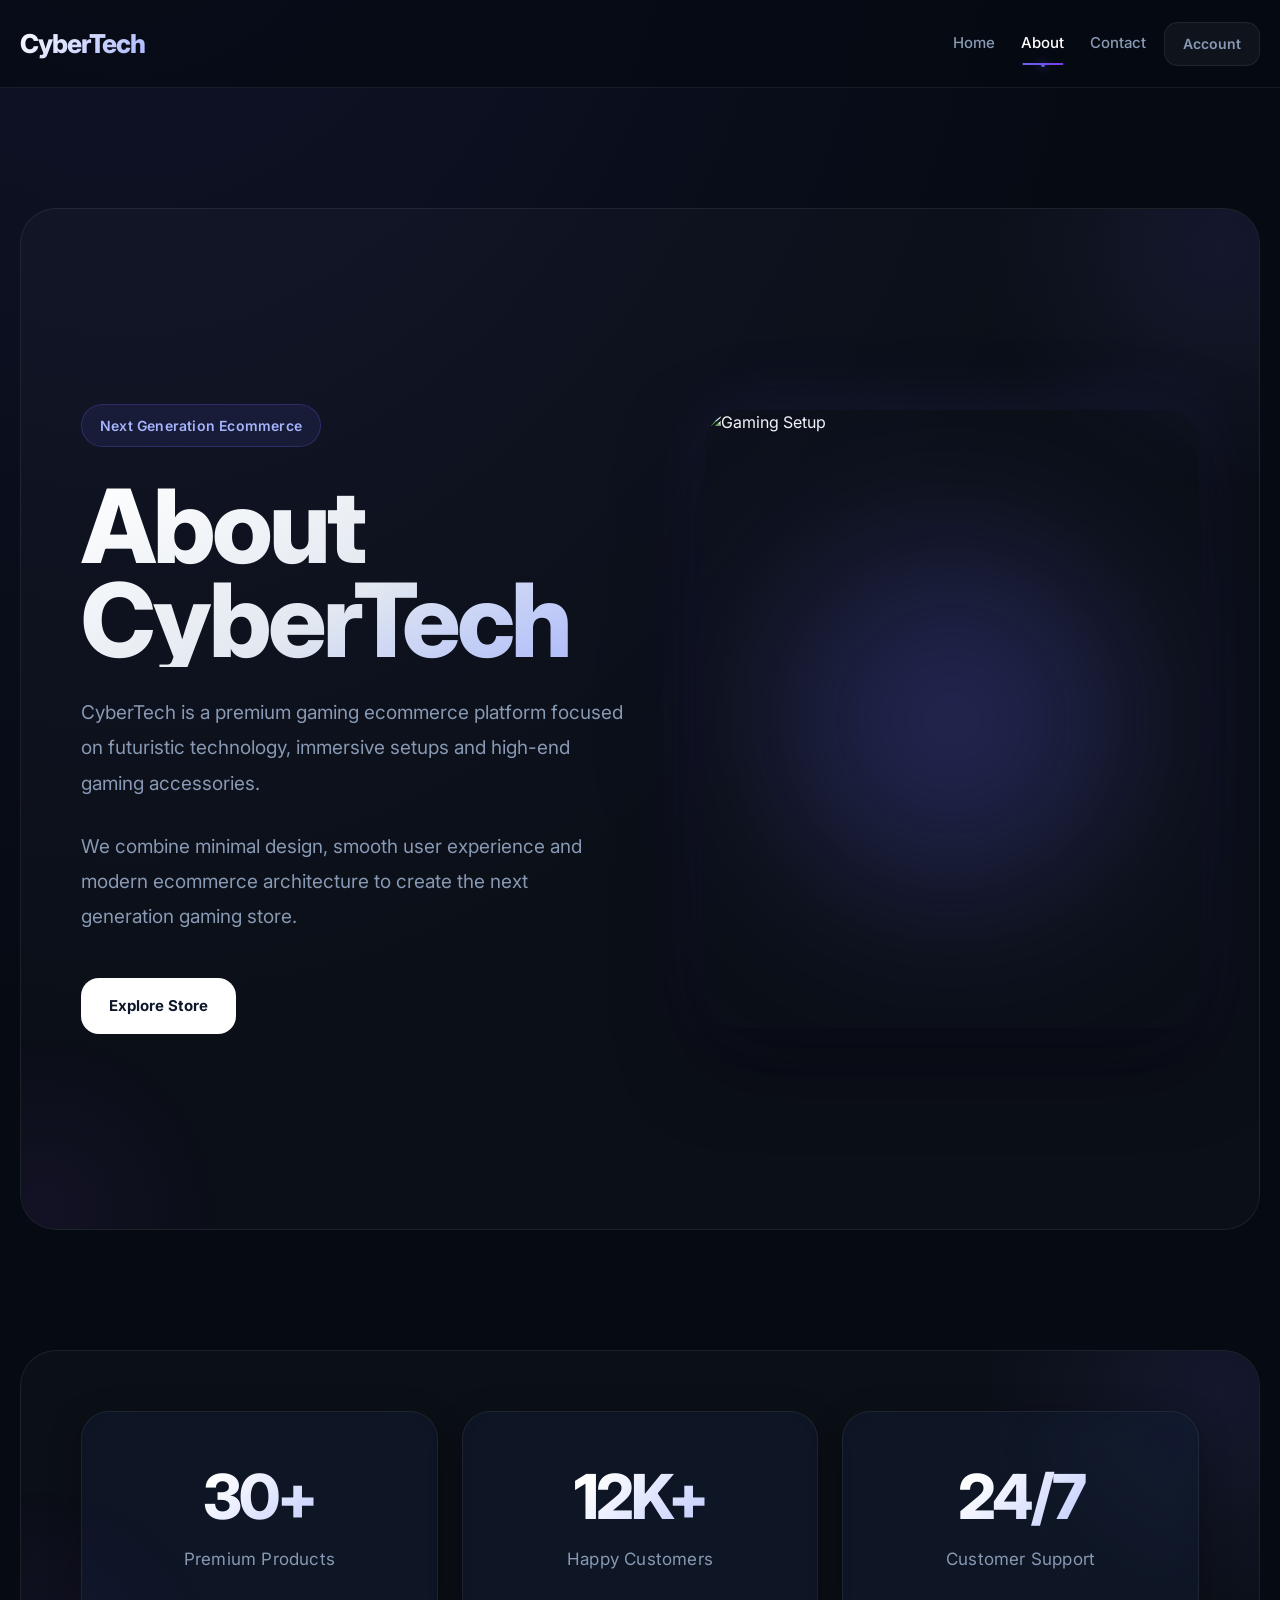
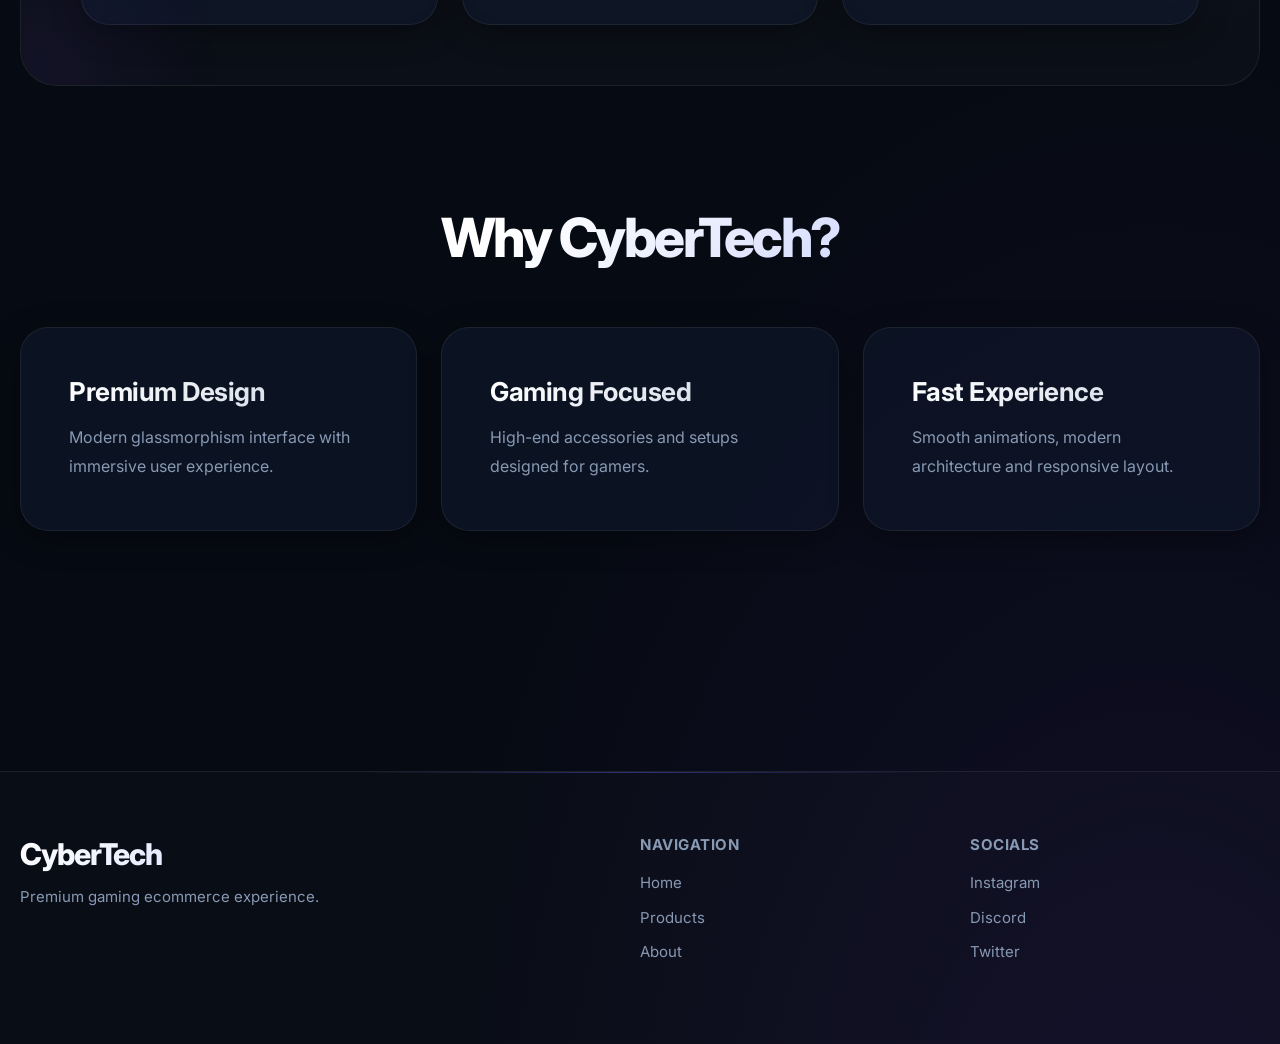
==== commit a76460c9: "v44 - анімації при появі сторінки" ====
--- a/about.html
+++ b/about.html
@@ -10,7 +10,7 @@
     <link href="https://fonts.googleapis.com/css2?family=Inter:wght@400;500;600;700;800&display=swap" rel="stylesheet">
     <link rel="stylesheet" href="css/style.css">
 </head>
-<body>
+<body class="page-enter">
 
     <!-- Navbar -->
     <nav class="navbar navbar-expand-lg">
--- a/css/style.css
+++ b/css/style.css
@@ -2164,4 +2164,20 @@
         animation-iteration-count: 1 !important;
         transition-duration: 0.01ms !important;
     }
+}
+
+/* =========================
+   PAGE LOAD ANIMATION
+========================= */
+
+.page-enter {
+    opacity: 0;
+    filter: blur(10px);
+    transform: translateY(30px) scale(0.98);
+    animation: pageEnter 0.9s cubic-bezier(.22,1,.36,1) forwards;
+}
+
+@keyframes pageEnter {
+    from { opacity: 0; transform: translateY(24px); }
+    to { opacity: 1; filter: blur(0); transform: translateY(0) scale(1); }
 }
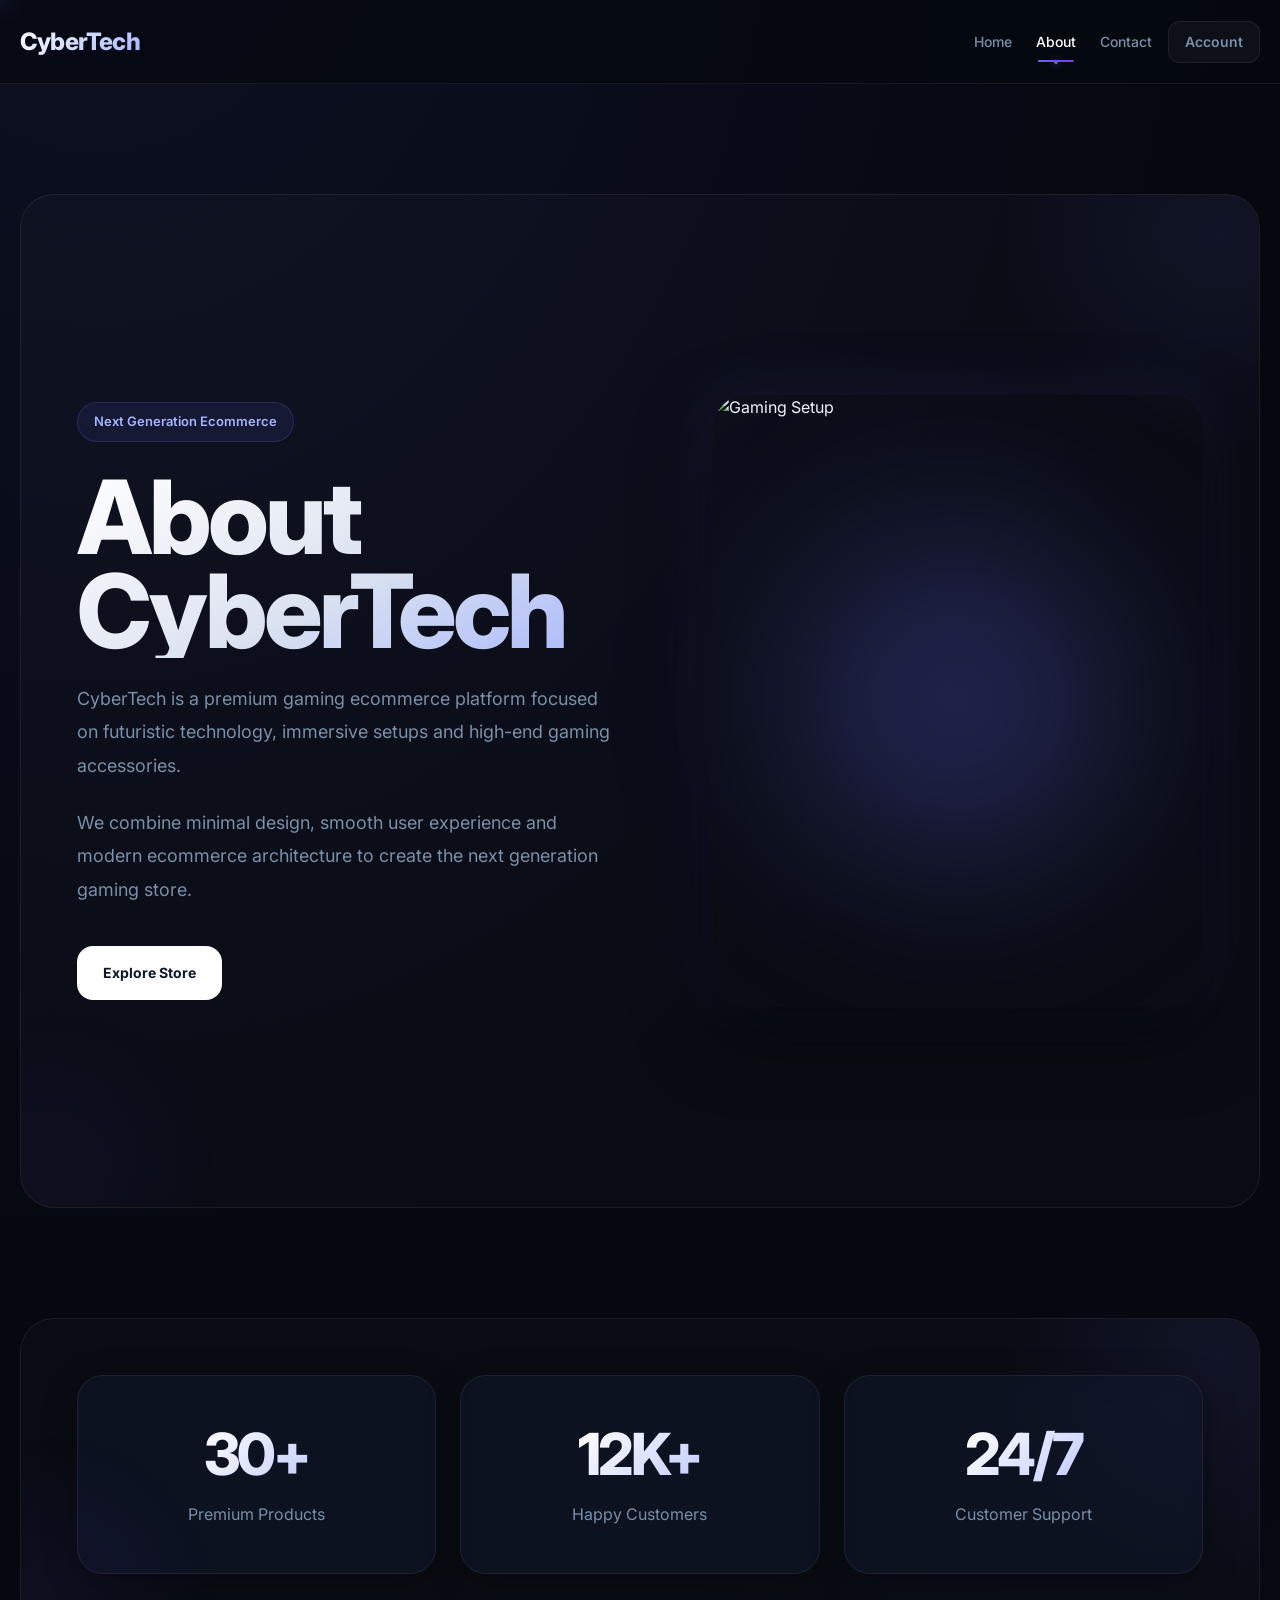
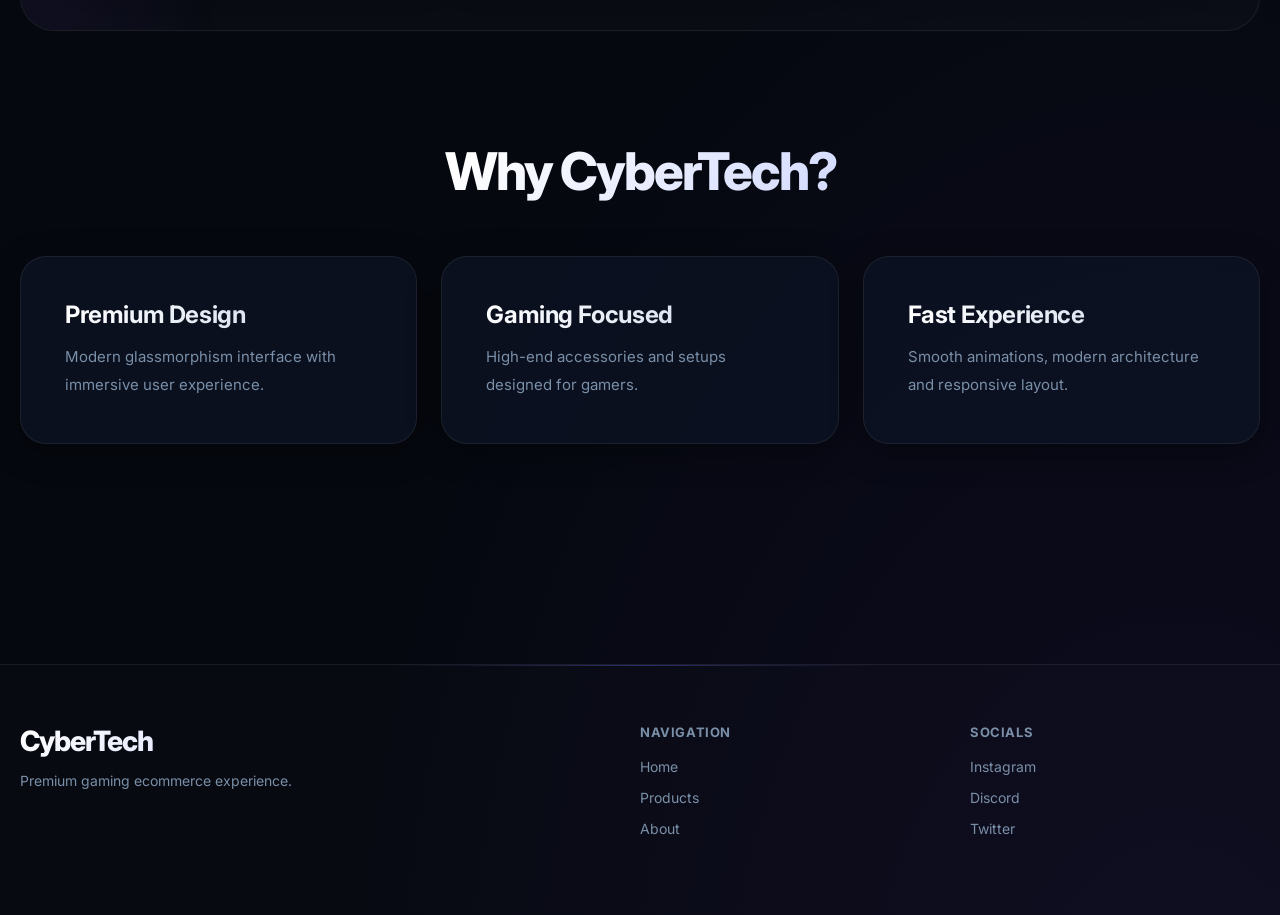
==== commit 8a6ab18b: "v46 - кращі стилі" ====
--- a/about.html
+++ b/about.html
@@ -11,6 +11,7 @@
     <link rel="stylesheet" href="css/style.css">
 </head>
 <body class="page-enter">
+    <div class="cursor-glow"></div>
 
     <!-- Navbar -->
     <nav class="navbar navbar-expand-lg">
--- a/css/style.css
+++ b/css/style.css
@@ -1,51 +1,34 @@
-/* =========================
-   RESET
-========================= */
-
-* {
-    margin: 0;
-    padding: 0;
-    box-sizing: border-box;
-}
-
-html {
-    scroll-behavior: smooth;
-}
-
-/* =========================
-   VARIABLES
-========================= */
-
+/* === RESET === */
+* { margin: 0; padding: 0; box-sizing: border-box; }
+html { scroll-behavior: smooth; }
+
+/* === VARIABLES === */
 :root {
-    --bg: #060a12;
-    --surface: rgba(15, 23, 42, 0.65);
-    --surface-light: rgba(255, 255, 255, 0.03);
-    --text: #f1f5f9;
-    --text-muted: #8899b4;
+    --bg: #05080f;
+    --surface: rgba(13, 20, 38, 0.7);
+    --text: #eef2f8;
+    --text-muted: #7a8fa8;
     --border: rgba(255, 255, 255, 0.07);
-    --border-hover: rgba(255, 255, 255, 0.14);
+    --border-hover: rgba(255, 255, 255, 0.15);
     --primary: #6366f1;
     --primary-dark: #7c3aed;
-    --primary-glow: rgba(99, 102, 241, 0.18);
-    --shadow: 0 8px 32px rgba(0, 0, 0, 0.32);
-    --shadow-hover: 0 24px 64px rgba(0, 0, 0, 0.42), 0 0 48px rgba(99, 102, 241, 0.13);
-    --radius: 28px;
-    --radius-lg: 36px;
-    --radius-sm: 18px;
+    --shadow: 0 8px 32px rgba(0, 0, 0, 0.35);
+    --shadow-hover: 0 20px 56px rgba(0, 0, 0, 0.45), 0 0 40px rgba(99, 102, 241, 0.12);
+    --radius: 26px;
+    --radius-lg: 34px;
+    --radius-sm: 16px;
     --container: 1280px;
-    --transition: 0.28s cubic-bezier(0.4, 0, 0.2, 1);
-    --transition-slow: 0.45s cubic-bezier(0.4, 0, 0.2, 1);
-}
-
-/* =========================
-   BODY
-========================= */
-
+    --ease: cubic-bezier(0.4, 0, 0.2, 1);
+    --t: 0.26s;
+    --ts: 0.42s;
+}
+
+/* === BODY === */
 body {
     font-family: 'Inter', sans-serif;
     background:
-        radial-gradient(ellipse 80% 50% at 10% -10%, rgba(99, 102, 241, 0.11), transparent),
-        radial-gradient(ellipse 60% 50% at 90% 110%, rgba(124, 58, 237, 0.1), transparent),
+        radial-gradient(ellipse 90% 60% at 8% -8%, rgba(99, 102, 241, 0.09), transparent),
+        radial-gradient(ellipse 70% 55% at 92% 108%, rgba(124, 58, 237, 0.08), transparent),
         var(--bg);
     color: var(--text);
     overflow-x: hidden;
@@ -53,2131 +36,1017 @@
     -webkit-font-smoothing: antialiased;
 }
 
-/* =========================
-   GLOBAL
-========================= */
-
-.container {
-    width: 100%;
-    max-width: var(--container);
-    margin: 0 auto;
-    padding: 0 20px;
-}
-
-section {
-    position: relative;
-    padding: 120px 0;
-}
-
-section + section {
-    padding-top: 0;
-}
-
-img {
-    max-width: 100%;
-    display: block;
-}
-
-ul {
-    list-style: none;
-}
-
-button,
-input,
-textarea {
-    font-family: inherit;
-}
-
-/* =========================
-   SECTION SHELL
-========================= */
-
+/* === GLOBAL === */
+.container { width: 100%; max-width: var(--container); margin: 0 auto; padding: 0 20px; }
+section { position: relative; padding: 110px 0; }
+section + section { padding-top: 0; }
+img { max-width: 100%; display: block; }
+ul { list-style: none; }
+button, input, textarea { font-family: inherit; }
+
+/* === SECTION SHELL === */
 .section-shell {
     position: relative;
-    background: rgba(255, 255, 255, 0.022);
+    background: rgba(255, 255, 255, 0.02);
     border: 1px solid var(--border);
     border-radius: var(--radius-lg);
-    padding: 60px;
-    backdrop-filter: blur(24px);
+    padding: 56px;
+    backdrop-filter: blur(22px);
     overflow: hidden;
 }
-
 .section-shell::before {
     content: "";
     position: absolute;
-    top: -200px;
-    right: -200px;
-    width: 480px;
-    height: 480px;
+    top: -180px; right: -180px;
+    width: 440px; height: 440px;
     border-radius: 50%;
-    background: radial-gradient(circle, rgba(99, 102, 241, 0.1), transparent 70%);
+    background: radial-gradient(circle, rgba(99, 102, 241, 0.09), transparent 70%);
     pointer-events: none;
 }
-
 .section-shell::after {
     content: "";
     position: absolute;
-    bottom: -160px;
-    left: -160px;
-    width: 360px;
-    height: 360px;
+    bottom: -140px; left: -140px;
+    width: 340px; height: 340px;
     border-radius: 50%;
-    background: radial-gradient(circle, rgba(124, 58, 237, 0.07), transparent 70%);
+    background: radial-gradient(circle, rgba(124, 58, 237, 0.06), transparent 70%);
     pointer-events: none;
 }
 
-/* =========================
-   SECTION TITLE
-========================= */
-
+/* === SECTION TITLE === */
 .section-title {
-    font-size: clamp(36px, 5vw, 54px);
-    font-weight: 800;
-    letter-spacing: -2.5px;
-    margin-bottom: 56px;
+    font-size: clamp(34px, 5vw, 52px);
+    font-weight: 800;
+    letter-spacing: -2px;
+    margin-bottom: 52px;
     text-align: center;
-    background: linear-gradient(135deg, #fff 40%, #a5b4fc 100%);
-    -webkit-background-clip: text;
-    -webkit-text-fill-color: transparent;
-    background-clip: text;
-}
-
-/* =========================
-   NAVBAR
-========================= */
-
+    background: linear-gradient(135deg, #fff 35%, #a5b4fc);
+    -webkit-background-clip: text;
+    -webkit-text-fill-color: transparent;
+    background-clip: text;
+}
+.section-title span { position: relative; display: inline-block; }
+.section-title span::after {
+    content: "";
+    position: absolute;
+    bottom: -5px; left: 0;
+    width: 100%; height: 2px;
+    background: linear-gradient(90deg, var(--primary), var(--primary-dark));
+    border-radius: 999px;
+    transform: scaleX(0);
+    transform-origin: left;
+    transition: transform 0.5s var(--ease) 0.15s;
+}
+.section-title.visible span::after { transform: scaleX(1); }
+
+/* === NAVBAR === */
 .navbar {
-    height: 88px;
-    position: sticky;
-    top: 0;
+    height: 84px;
+    position: sticky; top: 0;
     z-index: 1000;
-    background: rgba(6, 10, 18, 0.72);
-    backdrop-filter: blur(22px) saturate(1.4);
+    background: rgba(5, 8, 15, 0.75);
+    backdrop-filter: blur(24px) saturate(1.5);
     border-bottom: 1px solid var(--border);
-    transition: background var(--transition);
-}
-
+    transition: background var(--t) var(--ease);
+}
 .navbar-brand {
     color: white !important;
     font-weight: 800;
-    font-size: 26px;
-    letter-spacing: -1px;
+    font-size: 24px;
+    letter-spacing: -0.8px;
     background: linear-gradient(135deg, #fff, #a5b4fc);
     -webkit-background-clip: text;
     -webkit-text-fill-color: transparent;
     background-clip: text;
 }
-
-.navbar-nav {
-    gap: 10px;
-}
-
+.navbar-nav { gap: 8px; }
 .nav-link {
     color: var(--text-muted) !important;
     font-weight: 500;
-    font-size: 15px;
-    transition: color var(--transition);
+    font-size: 14px;
+    transition: color var(--t) var(--ease);
     position: relative;
 }
-
 .nav-link::after {
     content: "";
     position: absolute;
-    bottom: -2px;
-    left: 50%;
+    bottom: -2px; left: 50%;
     transform: translateX(-50%);
-    width: 0;
-    height: 2px;
+    width: 0; height: 2px;
     background: linear-gradient(90deg, var(--primary), var(--primary-dark));
     border-radius: 999px;
-    transition: width var(--transition);
-}
-
-.nav-link:hover::after,
-.active-nav::after {
-    width: 70%;
-}
-
-.nav-link:hover,
-.active-nav {
-    color: white !important;
-}
-
-/* =========================
-   NAV ACTIONS
-========================= */
-
+    transition: width var(--t) var(--ease);
+}
+.nav-link:hover::after, .active-nav::after { width: 65%; }
+.nav-link:hover, .active-nav { color: white !important; }
+.active-nav::before {
+    content: "";
+    position: absolute;
+    bottom: -4px; left: 50%;
+    transform: translateX(-50%);
+    width: 4px; height: 4px;
+    border-radius: 50%;
+    background: var(--primary);
+    box-shadow: 0 0 8px var(--primary);
+}
+
+/* === NAV ACTION BUTTONS === */
 .nav-action-btn {
-    height: 44px;
-    padding: 0 18px;
-    border-radius: 14px;
+    height: 42px;
+    padding: 0 16px;
+    border-radius: 12px;
     border: 1px solid var(--border);
-    background: rgba(255, 255, 255, 0.045);
+    background: rgba(255, 255, 255, 0.04);
     color: var(--text-muted);
     font-weight: 600;
     font-size: 14px;
-    transition: all var(--transition);
-}
-
+    transition: all var(--t) var(--ease);
+}
 .nav-action-btn:hover {
     background: white;
-    color: black;
+    color: #0f172a;
     border-color: white;
     transform: translateY(-1px);
 }
 
-/* =========================
-   HERO
-========================= */
-
-.hero-section {
-    min-height: 100vh;
-    display: flex;
-    align-items: center;
-}
-
+/* === HERO === */
+.hero-section { min-height: 100vh; display: flex; align-items: center; }
 .hero-wrapper {
     display: grid;
-    grid-template-columns: 1.1fr 1fr;
-    gap: 80px;
+    grid-template-columns: 1.15fr 1fr;
+    gap: 72px;
     align-items: center;
     min-height: 100vh;
 }
-
 .hero-wrapper--text {
     grid-template-columns: 1fr;
-    max-width: 860px;
+    max-width: 820px;
     margin: 0 auto;
     min-height: unset;
     text-align: center;
 }
-
-.hero-content {
-    position: relative;
-    z-index: 2;
-}
-
+.hero-content { position: relative; z-index: 2; }
 .hero-badge {
     display: inline-flex;
     align-items: center;
     gap: 8px;
-    padding: 10px 18px;
-    border-radius: 999px;
-    background: rgba(99, 102, 241, 0.1);
-    border: 1px solid rgba(99, 102, 241, 0.25);
-    color: #a5b4fc;
-    font-size: 14px;
-    font-weight: 600;
-    margin-bottom: 32px;
-    letter-spacing: 0.2px;
-}
-
-.hero-title {
-    font-size: clamp(52px, 8vw, 108px);
-    line-height: 0.92;
-    letter-spacing: -4px;
-    font-weight: 800;
-    max-width: 720px;
-    background: linear-gradient(150deg, #ffffff 0%, #e2e8f0 55%, #a5b4fc 100%);
-    -webkit-background-clip: text;
-    -webkit-text-fill-color: transparent;
-    background-clip: text;
-}
-
-.hero-wrapper--text .hero-title {
-    max-width: 100%;
-}
-
-.hero-text {
-    font-size: 19px;
-    line-height: 1.85;
-    color: var(--text-muted);
-    margin-top: 28px;
-    max-width: 560px;
-}
-
-.hero-wrapper--text .hero-text {
-    max-width: 100%;
-    margin-left: auto;
-    margin-right: auto;
-}
-
-.hero-actions {
-    display: flex;
-    gap: 16px;
-    margin-top: 44px;
-}
-
-.hero-wrapper--text .hero-actions {
-    justify-content: center;
-}
-
-.hero-visual {
-    position: relative;
-}
-
-.hero-glow {
-    position: absolute;
-    inset: 5%;
-    background: radial-gradient(circle, rgba(99, 102, 241, 0.4), transparent 68%);
-    filter: blur(80px);
-    z-index: -1;
-    animation: glowPulse 4s ease-in-out infinite alternate;
-}
-
-@keyframes glowPulse {
-    from { opacity: 0.7; transform: scale(0.95); }
-    to { opacity: 1; transform: scale(1.05); }
-}
-
-.hero-image {
-    width: 100%;
-    aspect-ratio: 4 / 5;
-    max-height: 650px;
-    object-fit: cover;
-    border-radius: var(--radius-lg);
-    box-shadow: 0 32px 80px rgba(0, 0, 0, 0.5), 0 0 80px rgba(99, 102, 241, 0.14);
-    transition: transform var(--transition-slow);
-}
-
-.hero-image:hover {
-    transform: scale(1.015) translateY(-4px);
-}
-
-.hero-secondary-btn {
-    height: 56px;
-    padding: 0 28px;
-    border-radius: var(--radius-sm);
-    border: 1px solid var(--border-hover);
-    background: transparent;
-    color: var(--text-muted);
-    font-weight: 600;
-    transition: all var(--transition);
-}
-
-.hero-secondary-btn:hover {
-    color: white;
-    border-color: rgba(255, 255, 255, 0.3);
-    background: rgba(255, 255, 255, 0.05);
-}
-
-/* =========================
-   BUTTONS
-========================= */
-
-.btn,
-.product-btn,
-.hero-btn,
-.contact-form button,
-.checkout-btn {
-    min-width: 110px;
-    height: 56px;
-    border-radius: var(--radius-sm);
-    border: none;
-    background: white;
-    color: #0f172a;
-    font-weight: 700;
-    font-size: 15px;
-    padding: 0 28px;
-    transition: all var(--transition);
-    cursor: pointer;
-    position: relative;
-    overflow: hidden;
-}
-
-.btn::before,
-.product-btn::before,
-.hero-btn::before {
-    content: "";
-    position: absolute;
-    inset: 0;
-    background: linear-gradient(135deg, var(--primary), var(--primary-dark));
-    opacity: 0;
-    transition: opacity var(--transition);
-}
-
-.btn:hover::before,
-.product-btn:hover::before,
-.hero-btn:hover::before {
-    opacity: 1;
-}
-
-.btn:hover,
-.product-btn:hover,
-.hero-btn:hover,
-.contact-form button:hover,
-.checkout-btn:hover {
-    color: white;
-    box-shadow: 0 12px 32px rgba(99, 102, 241, 0.35);
-    transform: translateY(-3px) scale(1.015);
-}
-
-.btn span,
-.product-btn span,
-.hero-btn span {
-    position: relative;
-    z-index: 1;
-}
-
-/* =========================
-   UI CARD
-========================= */
-
-.ui-card {
-    background: var(--surface);
-    border: 1px solid var(--border);
-    border-radius: var(--radius);
-    backdrop-filter: blur(20px);
-    box-shadow: var(--shadow);
-    transition: all var(--transition);
-}
-
-.ui-card:hover,
-.product-card:hover {
-    transform: translateY(-8px);
-    border-color: var(--border-hover);
-    box-shadow: var(--shadow-hover);
-}
-
-/* =========================
-   INFO CARD
-========================= */
-
-.info-card {
-    padding: 48px;
-    height: 100%;
-}
-
-.info-card h3 {
-    font-size: 26px;
-    font-weight: 700;
-    margin-bottom: 16px;
-    letter-spacing: -0.5px;
-    background: linear-gradient(135deg, #fff, #cbd5e1);
-    -webkit-background-clip: text;
-    -webkit-text-fill-color: transparent;
-    background-clip: text;
-}
-
-.info-card p {
-    color: var(--text-muted);
-    line-height: 1.85;
-    margin: 0;
-    font-size: 16px;
-}
-
-.info-card--stat {
-    text-align: center;
-}
-
-.info-card--stat h2 {
-    font-size: 62px;
-    font-weight: 800;
-    margin-bottom: 10px;
-    letter-spacing: -3px;
-    background: linear-gradient(135deg, #fff 30%, #a5b4fc 100%);
-    -webkit-background-clip: text;
-    -webkit-text-fill-color: transparent;
-    background-clip: text;
-}
-
-.info-card--stat p {
-    font-size: 17px;
-    letter-spacing: 0.2px;
-}
-
-.info-card--review {
-    text-align: center;
-    padding: 40px;
-}
-
-.info-card--review h3 {
-    font-size: 22px;
-    margin-bottom: 10px;
-}
-
-.review-avatar {
-    width: 88px;
-    height: 88px;
-    border-radius: 50%;
-    object-fit: cover;
-    margin: 0 auto 22px;
-    border: 2px solid rgba(99, 102, 241, 0.3);
-    box-shadow: 0 0 20px rgba(99, 102, 241, 0.2);
-    transition: all var(--transition);
-}
-
-.info-card--review:hover .review-avatar {
-    border-color: rgba(99, 102, 241, 0.6);
-    box-shadow: 0 0 30px rgba(99, 102, 241, 0.35);
-    transform: scale(1.06);
-}
-
-/* =========================
-   FORM CARD
-========================= */
-
-.form-card {
-    padding: 50px;
-    position: relative;
-    overflow: hidden;
-}
-
-.form-card--center {
-    max-width: 760px;
-    margin: 0 auto;
-    text-align: center;
-    padding: 72px;
-}
-
-.form-card--center::before {
-    content: "";
-    position: absolute;
-    width: 440px;
-    height: 440px;
-    background: radial-gradient(circle, rgba(99, 102, 241, 0.15), transparent 70%);
-    top: -140px;
-    right: -140px;
-    pointer-events: none;
-}
-
-/* =========================
-   PRODUCTS
-========================= */
-
-.product-card {
-    background: rgba(255, 255, 255, 0.028);
-    border: 1px solid var(--border);
-    display: flex;
-    flex-direction: column;
-    border-radius: 32px;
-    overflow: hidden;
-    transition: all var(--transition-slow);
-    height: 100%;
-    position: relative;
-}
-
-.product-card::before {
-    content: "";
-    position: absolute;
-    inset: 0;
-    background: linear-gradient(180deg, transparent 50%, rgba(99, 102, 241, 0.04));
-    opacity: 0;
-    transition: opacity var(--transition);
-    pointer-events: none;
-}
-
-.product-card:hover {
-    transform: translateY(-10px);
-    border-color: var(--border-hover);
-    box-shadow: 0 24px 64px rgba(0, 0, 0, 0.4), 0 0 48px rgba(99, 102, 241, 0.12);
-}
-
-.product-card:hover::before {
-    opacity: 1;
-}
-
-.product-image-wrapper {
-    position: relative;
-    overflow: hidden;
-}
-
-.product-image-wrapper::after {
-    content: "";
-    position: absolute;
-    inset: 0;
-    background: linear-gradient(to top, rgba(0, 0, 0, 0.45), transparent 50%);
-    opacity: 0;
-    transition: opacity var(--transition);
-}
-
-.product-card:hover .product-image-wrapper::after {
-    opacity: 1;
-}
-
-.product-image {
-    width: 100%;
-    height: 300px;
-    object-fit: cover;
-    transition: transform var(--transition-slow);
-    cursor: pointer;
-    position: relative;
-    z-index: 3;
-}
-
-.product-card:hover .product-image {
-    transform: scale(1.07);
-}
-
-.product-content {
-    padding: 26px;
-    position: relative;
-    z-index: 2;
-    flex: 1;
-    display: flex;
-    flex-direction: column;
-}
-
-.product-category {
-    font-size: 12px;
-    text-transform: uppercase;
-    letter-spacing: 1.5px;
-    color: var(--text-muted);
-    display: inline-block;
-    padding: 5px 12px;
-    border-radius: 999px;
-    background: rgba(255, 255, 255, 0.055);
-    font-weight: 600;
-}
-
-.product-card h3 {
-    font-size: 26px;
-    font-weight: 700;
-    margin-top: 12px;
-    line-height: 1.2;
-    letter-spacing: -0.5px;
-}
-
-.product-bottom {
-    display: flex;
-    justify-content: space-between;
-    align-items: center;
-    margin-top: auto;
-    padding-top: 24px;
-}
-
-.price {
-    font-size: 26px;
-    font-weight: 800;
-    margin: 0;
-    background: linear-gradient(135deg, #fff, #a5b4fc);
-    -webkit-background-clip: text;
-    -webkit-text-fill-color: transparent;
-    background-clip: text;
-}
-
-/* =========================
-   WISHLIST
-========================= */
-
-.wishlist-btn {
-    position: absolute;
-    top: 16px;
-    right: 16px;
-    width: 44px;
-    height: 44px;
-    border-radius: 50%;
-    border: 1px solid rgba(255, 255, 255, 0.12);
-    background: rgba(0, 0, 0, 0.45);
-    color: var(--text-muted);
-    z-index: 5;
-    transition: all var(--transition);
-    font-size: 18px;
-    backdrop-filter: blur(8px);
-}
-
-.wishlist-btn:hover,
-.wishlist-btn.active {
-    background: white;
-    color: #ef4444;
-    border-color: white;
-    transform: scale(1.1);
-}
-
-/* =========================
-   BADGES
-========================= */
-
-.product-badge {
-    position: absolute;
-    top: 16px;
-    left: 16px;
-    padding: 6px 14px;
-    border-radius: 999px;
-    background: white;
-    color: #0f172a;
-    font-size: 11px;
-    font-weight: 800;
-    letter-spacing: 0.5px;
-    z-index: 5;
-    box-shadow: 0 4px 16px rgba(0, 0, 0, 0.25);
-}
-
-.sale-badge {
-    background: linear-gradient(135deg, #ef4444, #dc2626);
-    color: white;
-}
-
-/* =========================
-   SEARCH INPUT
-========================= */
-
-.search-input {
-    width: 100%;
-    height: 62px;
-    border-radius: 20px;
-    border: 1px solid var(--border);
-    background: rgba(255, 255, 255, 0.04);
-    color: white;
-    padding: 0 24px;
-    outline: none;
-    backdrop-filter: blur(16px);
-    font-size: 16px;
-    transition: all var(--transition);
-}
-
-.search-input:focus {
-    border-color: rgba(99, 102, 241, 0.5);
-    box-shadow: 0 0 0 3px rgba(99, 102, 241, 0.1);
-    background: rgba(255, 255, 255, 0.06);
-}
-
-/* =========================
-   FILTER BUTTONS
-========================= */
-
-.filter-btn {
-    height: 48px;
-    padding: 0 22px;
-    border-radius: 999px;
-    border: 1px solid var(--border);
-    background: transparent;
-    color: var(--text-muted);
-    font-size: 14px;
-    font-weight: 600;
-    transition: all var(--transition);
-    cursor: pointer;
-}
-
-.filter-btn:hover {
-    border-color: var(--border-hover);
-    color: white;
-    background: rgba(255, 255, 255, 0.05);
-}
-
-.filter-btn.active {
-    background: linear-gradient(135deg, var(--primary), var(--primary-dark));
-    color: white;
-    border-color: transparent;
-    box-shadow: 0 4px 16px rgba(99, 102, 241, 0.3);
-}
-
-/* =========================
-   NEWSLETTER FORM
-========================= */
-
-.newsletter-form {
-    display: flex;
-    gap: 16px;
-    margin-top: 40px;
-}
-
-/* =========================
-   INPUTS (shared)
-========================= */
-
-.contact-form input,
-.contact-form textarea,
-.search-input,
-.auth-box input,
-.newsletter-form input {
-    width: 100%;
-    border-radius: 18px;
-    border: 1px solid var(--border);
-    background: rgba(255, 255, 255, 0.04);
-    color: white;
-    padding: 18px 22px;
-    outline: none;
-    transition: all var(--transition);
-    backdrop-filter: blur(12px);
-    font-size: 15px;
-}
-
-.contact-form input:focus,
-.contact-form textarea:focus,
-.auth-box input:focus {
-    border-color: rgba(99, 102, 241, 0.55);
-    box-shadow: 0 0 0 3px rgba(99, 102, 241, 0.1);
-    background: rgba(255, 255, 255, 0.06);
-}
-
-/* =========================
-   CONTACT PAGE
-========================= */
-
-.contact-title {
-    font-size: 40px;
-    margin-bottom: 40px;
-    font-weight: 800;
-    letter-spacing: -1.5px;
-    background: linear-gradient(135deg, #fff, #a5b4fc);
-    -webkit-background-clip: text;
-    -webkit-text-fill-color: transparent;
-    background-clip: text;
-}
-
-.contact-form {
-    display: flex;
-    flex-direction: column;
-    gap: 20px;
-}
-
-.contact-form textarea {
-    height: 180px;
-    min-height: 180px;
-    resize: none;
-}
-
-.contact-info-wrapper {
-    display: flex;
-    flex-direction: column;
-    gap: 20px;
-}
-
-/* =========================
-   FAQ
-========================= */
-
-.accordion-item {
-    border: none !important;
-    margin-bottom: 16px;
-    overflow: hidden;
-}
-
-.accordion-button {
-    background: transparent !important;
-    color: white !important;
-    box-shadow: none !important;
-    padding: 26px 28px;
-    font-weight: 600;
-    font-size: 16px;
-    transition: color var(--transition);
-}
-
-.accordion-button:not(.collapsed) {
-    color: #a5b4fc !important;
-}
-
-.accordion-body {
-    color: var(--text-muted);
-    line-height: 1.85;
-    padding: 0 28px 28px;
-    font-size: 15px;
-}
-
-/* =========================
-   FOOTER
-========================= */
-
-.footer {
-    margin-top: 120px;
-    padding: 64px 0;
-    border-top: 1px solid var(--border);
-    text-align: center;
-    background: rgba(255, 255, 255, 0.015);
-    position: relative;
-}
-
-.footer::before {
-    content: "";
-    position: absolute;
-    top: 0;
-    left: 50%;
-    transform: translateX(-50%);
-    width: 600px;
-    height: 1px;
-    background: linear-gradient(90deg, transparent, rgba(99, 102, 241, 0.4), transparent);
-}
-
-.footer-logo {
-    font-size: 30px;
-    font-weight: 800;
-    margin-bottom: 14px;
-    letter-spacing: -1px;
-    background: linear-gradient(135deg, #fff, #a5b4fc);
-    -webkit-background-clip: text;
-    -webkit-text-fill-color: transparent;
-    background-clip: text;
-}
-
-.footer p {
-    color: var(--text-muted);
-    font-size: 15px;
-}
-
-.footer-grid {
-    display: grid;
-    grid-template-columns: 2fr 1fr 1fr;
-    gap: 40px;
-    align-items: start;
-    text-align: left;
-}
-
-.footer h4 {
-    margin-bottom: 18px;
-    font-size: 15px;
-    font-weight: 700;
-    letter-spacing: 0.5px;
-    color: var(--text-muted);
-    text-transform: uppercase;
-}
-
-.footer ul {
-    padding: 0;
-}
-
-.footer li {
-    color: var(--text-muted);
-    margin-bottom: 12px;
-    font-size: 15px;
-    transition: color var(--transition);
-    cursor: pointer;
-}
-
-.footer li:hover {
-    color: white;
-}
-
-/* =========================
-   FLOATING CART
-========================= */
-
-.floating-cart {
-    position: fixed;
-    left: 50%;
-    bottom: 28px;
-    transform: translateX(-50%);
-    height: 60px;
-    padding: 0 28px;
-    border-radius: 999px;
-    border: none;
-    background: white;
-    color: #0f172a;
-    font-weight: 700;
-    font-size: 15px;
-    z-index: 999;
-    display: none;
-    box-shadow: 0 8px 32px rgba(0, 0, 0, 0.35);
-    transition: all var(--transition);
-}
-
-.floating-cart:hover {
-    transform: translateX(-50%) translateY(-2px);
-    box-shadow: 0 16px 40px rgba(0, 0, 0, 0.45);
-}
-
-@media (max-width: 768px) {
-    .floating-cart {
-        display: flex;
-        align-items: center;
-        gap: 10px;
-    }
-}
-
-/* =========================
-   REVIEWS SWIPER
-========================= */
-
-.reviewsSwiper {
-    padding-bottom: 72px;
-}
-
-.swiper-pagination-bullet {
-    background: rgba(255, 255, 255, 0.3);
-    opacity: 1;
-    transition: all var(--transition);
-}
-
-.swiper-pagination-bullet-active {
-    background: white;
-    width: 20px;
-    border-radius: 999px;
-}
-
-/* =========================
-   HERO SWIPER
-========================= */
-
-.heroSwiper {
-    width: 100%;
-    overflow: hidden;
-}
-
-.heroSwiper .swiper-slide {
-    display: flex;
-    align-items: center;
-}
-
-.hero-prev,
-.hero-next {
-    width: 52px !important;
-    height: 52px !important;
-    border-radius: 50%;
-    background: rgba(255, 255, 255, 0.07);
-    backdrop-filter: blur(14px);
-    border: 1px solid var(--border);
-    color: white !important;
-    transition: all var(--transition);
-}
-
-.hero-prev:hover,
-.hero-next:hover {
-    background: white;
-    color: black !important;
-    border-color: white;
-    transform: scale(1.08);
-}
-
-.hero-prev::after,
-.hero-next::after {
-    font-size: 16px !important;
-    font-weight: 700;
-}
-
-.hero-pagination {
-    bottom: 36px !important;
-}
-
-.hero-pagination .swiper-pagination-bullet {
-    width: 8px;
-    height: 8px;
-    background: rgba(255, 255, 255, 0.35);
-    opacity: 1;
-    transition: all var(--transition);
-}
-
-.hero-pagination .swiper-pagination-bullet-active {
-    background: white;
-    width: 24px;
-    border-radius: 999px;
-}
-
-/* =========================
-   LOADER
-========================= */
-
-.loader-wrapper {
-    position: fixed;
-    inset: 0;
-    background: var(--bg);
-    z-index: 99999;
-    display: flex;
-    align-items: center;
-    justify-content: center;
-    transition: opacity 0.5s ease, visibility 0.5s ease;
-}
-
-.loader-wrapper.hide {
-    opacity: 0;
-    visibility: hidden;
-}
-
-.loader-logo {
-    font-size: 48px;
-    font-weight: 800;
-    letter-spacing: -3px;
-    background: linear-gradient(135deg, #fff, #a5b4fc);
-    -webkit-background-clip: text;
-    -webkit-text-fill-color: transparent;
-    background-clip: text;
-    animation: pulse 1.6s ease-in-out infinite alternate;
-}
-
-@keyframes pulse {
-    from { opacity: 0.4; transform: scale(0.96); }
-    to { opacity: 1; transform: scale(1.04); }
-}
-
-/* =========================
-   TOAST
-========================= */
-
-.toast-notification {
-    position: fixed;
-    right: 28px;
-    bottom: 28px;
-    padding: 16px 24px;
-    border-radius: 18px;
-    background: rgba(15, 23, 42, 0.96);
-    border: 1px solid rgba(99, 102, 241, 0.25);
-    color: white;
-    backdrop-filter: blur(24px);
-    transform: translateY(100px);
-    opacity: 0;
-    transition: all var(--transition);
-    z-index: 99999;
-    font-size: 15px;
-    font-weight: 500;
-}
-
-.toast-notification.show {
-    transform: translateY(0);
-    opacity: 1;
-    box-shadow: 0 16px 48px rgba(0, 0, 0, 0.4), 0 0 32px rgba(99, 102, 241, 0.2);
-}
-
-/* =========================
-   SCROLLBAR
-========================= */
-
-::-webkit-scrollbar {
-    width: 8px;
-}
-
-::-webkit-scrollbar-track {
-    background: #0a0f1c;
-}
-
-::-webkit-scrollbar-thumb {
-    background: linear-gradient(180deg, var(--primary), var(--primary-dark));
-    border-radius: 999px;
-}
-
-.cart-items::-webkit-scrollbar {
-    width: 4px;
-}
-
-.cart-items::-webkit-scrollbar-thumb {
-    background: rgba(255, 255, 255, 0.15);
-    border-radius: 999px;
-}
-
-/* =========================
-   PRODUCT PAGE
-========================= */
-
-.product-page {
-    padding-top: 60px;
-}
-
-.breadcrumbs {
-    display: flex;
-    align-items: center;
-    gap: 10px;
-    margin-bottom: 48px;
-    color: var(--text-muted);
-    flex-wrap: wrap;
-    font-size: 14px;
-}
-
-.breadcrumbs a {
-    color: var(--text-muted);
-    text-decoration: none;
-    transition: color var(--transition);
-}
-
-.breadcrumbs a:hover {
-    color: white;
-}
-
-.product-layout {
-    display: grid;
-    grid-template-columns: 1fr 1fr;
-    gap: 70px;
-    align-items: start;
-}
-
-.product-gallery {
-    position: sticky;
-    top: 110px;
-}
-
-.main-image-wrapper {
-    background: rgba(255, 255, 255, 0.03);
-    border: 1px solid var(--border);
-    border-radius: var(--radius-lg);
-    padding: 40px;
-    overflow: hidden;
-    transition: border-color var(--transition);
-}
-
-.main-image-wrapper:hover {
-    border-color: var(--border-hover);
-}
-
-.main-product-image {
-    width: 100%;
-    height: 560px;
-    object-fit: contain;
-    transition: transform var(--transition-slow);
-}
-
-.main-image-wrapper:hover .main-product-image {
-    transform: scale(1.04);
-}
-
-.thumbnail-list {
-    display: flex;
-    gap: 16px;
-    margin-top: 20px;
-}
-
-.thumbnail-image {
-    width: 100px;
-    height: 100px;
-    object-fit: cover;
-    border-radius: 20px;
-    border: 2px solid transparent;
-    cursor: pointer;
-    transition: all var(--transition);
-    background: rgba(255, 255, 255, 0.03);
-    opacity: 0.65;
-}
-
-.thumbnail-image:hover {
-    opacity: 1;
-    border-color: rgba(99, 102, 241, 0.4);
-}
-
-.thumbnail-image.active {
-    border-color: var(--primary);
-    opacity: 1;
-    box-shadow: 0 0 16px rgba(99, 102, 241, 0.3);
-}
-
-.product-page-category {
-    display: inline-flex;
-    align-items: center;
-    gap: 8px;
-    padding: 8px 16px;
+    padding: 9px 16px;
     border-radius: 999px;
     background: rgba(99, 102, 241, 0.1);
     border: 1px solid rgba(99, 102, 241, 0.22);
     color: #a5b4fc;
     font-size: 13px;
     font-weight: 600;
+    margin-bottom: 28px;
+    animation: fadeInUp 0.6s var(--ease) 0.1s both;
+}
+.hero-title {
+    font-size: clamp(48px, 8vw, 104px);
+    line-height: 0.92;
+    letter-spacing: -4px;
+    font-weight: 800;
+    max-width: 700px;
+    background: linear-gradient(150deg, #fff 0%, #dde4f0 50%, #a5b4fc 100%);
+    -webkit-background-clip: text;
+    -webkit-text-fill-color: transparent;
+    background-clip: text;
+    animation: fadeInUp 0.7s var(--ease) 0.2s both;
+}
+.hero-wrapper--text .hero-title { max-width: 100%; }
+.hero-text {
+    font-size: 18px;
+    line-height: 1.85;
+    color: var(--text-muted);
+    margin-top: 24px;
+    max-width: 540px;
+    animation: fadeInUp 0.7s var(--ease) 0.32s both;
+}
+.hero-wrapper--text .hero-text { max-width: 100%; margin-left: auto; margin-right: auto; }
+.hero-actions {
+    display: flex;
+    gap: 14px;
+    margin-top: 40px;
+    animation: fadeInUp 0.7s var(--ease) 0.44s both;
+}
+.hero-wrapper--text .hero-actions { justify-content: center; }
+.hero-visual { position: relative; animation: fadeInRight 0.8s var(--ease) 0.2s both; }
+.hero-glow {
+    position: absolute;
+    inset: 5%;
+    background: radial-gradient(circle, rgba(99, 102, 241, 0.38), transparent 68%);
+    filter: blur(75px);
+    z-index: -1;
+    animation: glowPulse 4s ease-in-out infinite alternate;
+}
+@keyframes glowPulse {
+    from { opacity: 0.65; transform: scale(0.94); }
+    to { opacity: 1; transform: scale(1.06); }
+}
+.hero-image {
+    width: 100%;
+    aspect-ratio: 4/5;
+    max-height: 640px;
+    object-fit: cover;
+    border-radius: var(--radius-lg);
+    box-shadow: 0 28px 72px rgba(0, 0, 0, 0.5), 0 0 70px rgba(99, 102, 241, 0.13);
+    transition: transform var(--ts) var(--ease);
+}
+.hero-image:hover { transform: scale(1.018) translateY(-5px); }
+.hero-secondary-btn {
+    height: 54px;
+    padding: 0 26px;
+    border-radius: var(--radius-sm);
+    border: 1px solid var(--border-hover);
+    background: transparent;
+    color: var(--text-muted);
+    font-weight: 600;
+    transition: all var(--t) var(--ease);
+}
+.hero-secondary-btn:hover { color: white; border-color: rgba(255, 255, 255, 0.28); background: rgba(255, 255, 255, 0.05); }
+
+/* === BUTTONS === */
+.btn, .product-btn, .hero-btn, .contact-form button, .checkout-btn {
+    min-width: 100px;
+    height: 54px;
+    border-radius: var(--radius-sm);
+    border: none;
+    background: white;
+    color: #0f172a;
+    font-weight: 700;
+    font-size: 14px;
+    padding: 0 26px;
+    transition: all var(--t) var(--ease);
+    cursor: pointer;
+    position: relative;
+    overflow: hidden;
+}
+.btn::before, .product-btn::before, .hero-btn::before {
+    content: "";
+    position: absolute;
+    inset: 0;
+    background: linear-gradient(135deg, var(--primary), var(--primary-dark));
+    opacity: 0;
+    transition: opacity var(--t) var(--ease);
+}
+.btn:hover::before, .product-btn:hover::before, .hero-btn:hover::before { opacity: 1; }
+.btn:hover, .product-btn:hover, .hero-btn:hover, .contact-form button:hover, .checkout-btn:hover {
+    color: white;
+    box-shadow: 0 10px 28px rgba(99, 102, 241, 0.32);
+    transform: translateY(-3px) scale(1.012);
+}
+.btn span, .product-btn span, .hero-btn span { position: relative; z-index: 1; }
+.product-btn::after {
+    content: "";
+    position: absolute;
+    inset: 0;
+    background: radial-gradient(circle, rgba(255,255,255,0.2) 0%, transparent 70%);
+    opacity: 0;
+    transform: scale(0);
+    transition: transform 0.4s ease, opacity 0.4s ease;
+}
+.product-btn:active::after { transform: scale(2.5); opacity: 1; transition: 0s; }
+.product-btn.added { background: #22c55e !important; color: white !important; pointer-events: none; }
+
+/* === UI CARD === */
+.ui-card {
+    background: var(--surface);
+    border: 1px solid var(--border);
+    border-radius: var(--radius);
+    backdrop-filter: blur(18px);
+    box-shadow: var(--shadow);
+    transition: all var(--t) var(--ease);
+}
+.ui-card:hover, .product-card:hover {
+    transform: translateY(-7px);
+    border-color: var(--border-hover);
+    box-shadow: var(--shadow-hover);
+}
+
+/* === INFO CARD === */
+.info-card { padding: 44px; height: 100%; }
+.info-card h3 {
+    font-size: 24px;
+    font-weight: 700;
+    margin-bottom: 14px;
+    letter-spacing: -0.4px;
+    background: linear-gradient(135deg, #fff, #c8d4e8);
+    -webkit-background-clip: text;
+    -webkit-text-fill-color: transparent;
+    background-clip: text;
+}
+.info-card p { color: var(--text-muted); line-height: 1.85; margin: 0; font-size: 15px; }
+.info-card--stat { text-align: center; }
+.info-card--stat h2 {
+    font-size: 58px;
+    font-weight: 800;
+    margin-bottom: 10px;
+    letter-spacing: -3px;
+    background: linear-gradient(135deg, #fff 25%, #a5b4fc);
+    -webkit-background-clip: text;
+    -webkit-text-fill-color: transparent;
+    background-clip: text;
+}
+.info-card--stat p { font-size: 16px; }
+.info-card--review { text-align: center; padding: 36px; }
+.info-card--review h3 { font-size: 20px; margin-bottom: 10px; }
+.review-avatar {
+    width: 84px; height: 84px;
+    border-radius: 50%;
+    object-fit: cover;
+    margin: 0 auto 20px;
+    border: 2px solid rgba(99, 102, 241, 0.28);
+    box-shadow: 0 0 18px rgba(99, 102, 241, 0.18);
+    transition: all var(--t) var(--ease);
+}
+.info-card--review:hover .review-avatar {
+    border-color: rgba(99, 102, 241, 0.6);
+    box-shadow: 0 0 28px rgba(99, 102, 241, 0.32);
+    transform: scale(1.07);
+}
+
+/* === FORM CARD === */
+.form-card { padding: 48px; position: relative; overflow: hidden; }
+.form-card--center {
+    max-width: 740px;
+    margin: 0 auto;
+    text-align: center;
+    padding: 68px;
+}
+.form-card--center::before {
+    content: "";
+    position: absolute;
+    width: 420px; height: 420px;
+    background: radial-gradient(circle, rgba(99, 102, 241, 0.13), transparent 70%);
+    top: -130px; right: -130px;
+    pointer-events: none;
+}
+
+/* === PRODUCTS === */
+.product-card {
+    background: rgba(255, 255, 255, 0.025);
+    border: 1px solid var(--border);
+    display: flex;
+    flex-direction: column;
+    border-radius: 30px;
+    overflow: hidden;
+    transition: all var(--ts) var(--ease);
+    height: 100%;
+    position: relative;
+}
+.product-card::before {
+    content: "";
+    position: absolute; inset: 0;
+    background: linear-gradient(180deg, transparent 55%, rgba(99, 102, 241, 0.04));
+    opacity: 0;
+    transition: opacity var(--t) var(--ease);
+    pointer-events: none;
+}
+.product-card:hover { transform: translateY(-10px); border-color: var(--border-hover); box-shadow: 0 22px 60px rgba(0, 0, 0, 0.42), 0 0 44px rgba(99, 102, 241, 0.11); }
+.product-card:hover::before { opacity: 1; }
+.product-image-wrapper { position: relative; overflow: hidden; }
+.product-image-wrapper::after {
+    content: "";
+    position: absolute; inset: 0;
+    background: linear-gradient(to top, rgba(0, 0, 0, 0.42), transparent 52%);
+    opacity: 0;
+    transition: opacity var(--t) var(--ease);
+}
+.product-card:hover .product-image-wrapper::after { opacity: 1; }
+.product-image {
+    width: 100%;
+    height: 290px;
+    object-fit: cover;
+    transition: transform var(--ts) var(--ease);
+    cursor: pointer;
+    position: relative;
+    z-index: 3;
+}
+.product-card:hover .product-image { transform: scale(1.07); }
+.product-content { padding: 24px; position: relative; z-index: 2; flex: 1; display: flex; flex-direction: column; }
+.product-category {
+    font-size: 11px;
+    text-transform: uppercase;
+    letter-spacing: 1.5px;
+    color: var(--text-muted);
+    display: inline-block;
+    padding: 4px 11px;
+    border-radius: 999px;
+    background: rgba(255, 255, 255, 0.05);
+    font-weight: 700;
+}
+.product-card h3 { font-size: 24px; font-weight: 700; margin-top: 10px; line-height: 1.22; letter-spacing: -0.4px; }
+.product-bottom { display: flex; justify-content: space-between; align-items: center; margin-top: auto; padding-top: 22px; }
+.price {
+    font-size: 24px;
+    font-weight: 800;
+    margin: 0;
+    background: linear-gradient(135deg, #fff, #a5b4fc);
+    -webkit-background-clip: text;
+    -webkit-text-fill-color: transparent;
+    background-clip: text;
+}
+
+/* === WISHLIST === */
+.wishlist-btn {
+    position: absolute;
+    top: 14px; right: 14px;
+    width: 42px; height: 42px;
+    border-radius: 50%;
+    border: 1px solid rgba(255, 255, 255, 0.1);
+    background: rgba(0, 0, 0, 0.48);
+    color: var(--text-muted);
+    z-index: 5;
+    transition: all var(--t) var(--ease);
+    font-size: 17px;
+    backdrop-filter: blur(8px);
+}
+.wishlist-btn:hover, .wishlist-btn.active { background: white; color: #ef4444; border-color: white; transform: scale(1.1); }
+
+/* === BADGES === */
+.product-badge {
+    position: absolute;
+    top: 14px; left: 14px;
+    padding: 5px 13px;
+    border-radius: 999px;
+    background: white;
+    color: #0f172a;
+    font-size: 11px;
+    font-weight: 800;
+    letter-spacing: 0.4px;
+    z-index: 5;
+    box-shadow: 0 4px 14px rgba(0, 0, 0, 0.22);
+}
+.sale-badge { background: linear-gradient(135deg, #ef4444, #dc2626); color: white; }
+
+/* === SEARCH === */
+.search-input {
+    width: 100%;
+    height: 60px;
+    border-radius: 18px;
+    border: 1px solid var(--border);
+    background: rgba(255, 255, 255, 0.04);
+    color: white;
+    padding: 0 22px;
+    outline: none;
+    backdrop-filter: blur(14px);
+    font-size: 15px;
+    transition: all var(--t) var(--ease);
+}
+.search-input:focus {
+    border-color: rgba(99, 102, 241, 0.48);
+    box-shadow: 0 0 0 3px rgba(99, 102, 241, 0.09);
+    background: rgba(255, 255, 255, 0.055);
+}
+
+/* === FILTERS === */
+.filter-btn {
+    height: 46px;
+    padding: 0 20px;
+    border-radius: 999px;
+    border: 1px solid var(--border);
+    background: transparent;
+    color: var(--text-muted);
+    font-size: 13px;
+    font-weight: 600;
+    transition: all var(--t) var(--ease);
+    cursor: pointer;
+}
+.filter-btn:hover { border-color: var(--border-hover); color: white; background: rgba(255, 255, 255, 0.05); }
+.filter-btn.active {
+    background: linear-gradient(135deg, var(--primary), var(--primary-dark));
+    color: white;
+    border-color: transparent;
+    box-shadow: 0 4px 14px rgba(99, 102, 241, 0.28);
+    animation: filterShimmer 2.8s ease infinite;
+    background-size: 200% 100%;
+}
+@keyframes filterShimmer {
+    0%, 100% { background-position: 0% center; }
+    50% { background-position: 100% center; }
+}
+
+/* === NEWSLETTER === */
+.newsletter-form { display: flex; gap: 14px; margin-top: 36px; }
+
+/* === INPUTS SHARED === */
+.contact-form input, .contact-form textarea, .search-input, .auth-box input, .newsletter-form input {
+    width: 100%;
+    border-radius: 16px;
+    border: 1px solid var(--border);
+    background: rgba(255, 255, 255, 0.04);
+    color: white;
+    padding: 16px 20px;
+    outline: none;
+    transition: all var(--t) var(--ease);
+    backdrop-filter: blur(10px);
+    font-size: 14px;
+}
+.contact-form input:focus, .contact-form textarea:focus, .auth-box input:focus {
+    border-color: rgba(99, 102, 241, 0.5);
+    box-shadow: 0 0 0 3px rgba(99, 102, 241, 0.09);
+    background: rgba(255, 255, 255, 0.055);
+}
+
+/* === CONTACT === */
+.contact-title {
+    font-size: 38px;
+    margin-bottom: 36px;
+    font-weight: 800;
+    letter-spacing: -1.5px;
+    background: linear-gradient(135deg, #fff, #a5b4fc);
+    -webkit-background-clip: text;
+    -webkit-text-fill-color: transparent;
+    background-clip: text;
+}
+.contact-form { display: flex; flex-direction: column; gap: 18px; }
+.contact-form textarea { height: 175px; min-height: 175px; resize: none; }
+.contact-info-wrapper { display: flex; flex-direction: column; gap: 18px; }
+
+/* === FAQ === */
+.accordion-item { border: none !important; margin-bottom: 14px; overflow: hidden; }
+.accordion-button {
+    background: transparent !important;
+    color: white !important;
+    box-shadow: none !important;
+    padding: 24px 26px;
+    font-weight: 600;
+    font-size: 15px;
+    transition: color var(--t) var(--ease);
+}
+.accordion-button:not(.collapsed) { color: #a5b4fc !important; }
+.accordion-button::after { filter: invert(1); transition: transform 0.32s var(--ease) !important; }
+.accordion-body { color: var(--text-muted); line-height: 1.85; padding: 0 26px 26px; font-size: 14px; }
+
+/* === FOOTER === */
+.footer {
+    margin-top: 110px;
+    padding: 60px 0;
+    border-top: 1px solid var(--border);
+    background: rgba(255, 255, 255, 0.012);
+    position: relative;
+}
+.footer::before {
+    content: "";
+    position: absolute;
+    top: 0; left: 50%;
+    transform: translateX(-50%);
+    width: 500px; height: 1px;
+    background: linear-gradient(90deg, transparent, rgba(99, 102, 241, 0.38), transparent);
+}
+.footer-logo {
+    font-size: 28px;
+    font-weight: 800;
+    margin-bottom: 12px;
+    letter-spacing: -1px;
+    background: linear-gradient(135deg, #fff, #a5b4fc);
+    -webkit-background-clip: text;
+    -webkit-text-fill-color: transparent;
+    background-clip: text;
+}
+.footer p { color: var(--text-muted); font-size: 14px; }
+.footer-grid { display: grid; grid-template-columns: 2fr 1fr 1fr; gap: 40px; align-items: start; text-align: left; }
+.footer h4 { margin-bottom: 16px; font-size: 13px; font-weight: 700; letter-spacing: 0.6px; color: var(--text-muted); text-transform: uppercase; }
+.footer ul { padding: 0; }
+.footer li { color: var(--text-muted); margin-bottom: 10px; font-size: 14px; transition: color var(--t) var(--ease); cursor: pointer; }
+.footer li:hover { color: white; }
+
+/* === FLOATING CART === */
+.floating-cart {
+    position: fixed;
+    left: 50%; bottom: 26px;
+    transform: translateX(-50%);
+    height: 58px;
+    padding: 0 26px;
+    border-radius: 999px;
+    border: none;
+    background: white;
+    color: #0f172a;
+    font-weight: 700;
+    font-size: 14px;
+    z-index: 999;
+    display: none;
+    box-shadow: 0 8px 28px rgba(0, 0, 0, 0.32);
+    transition: all var(--t) var(--ease);
+}
+.floating-cart:hover { transform: translateX(-50%) translateY(-2px); box-shadow: 0 14px 36px rgba(0, 0, 0, 0.42); }
+@media (max-width: 768px) { .floating-cart { display: flex; align-items: center; gap: 10px; } }
+
+/* === SWIPER === */
+.reviewsSwiper { padding-bottom: 68px; }
+.swiper-pagination-bullet {
+    background: rgba(255, 255, 255, 0.28);
+    opacity: 1;
+    transition: width 0.28s var(--ease), background 0.28s ease;
+}
+.swiper-pagination-bullet-active { background: white; width: 20px; border-radius: 999px; }
+.heroSwiper { width: 100%; overflow: hidden; }
+.heroSwiper .swiper-slide { display: flex; align-items: center; }
+.hero-prev, .hero-next {
+    width: 50px !important; height: 50px !important;
+    border-radius: 50%;
+    background: rgba(255, 255, 255, 0.07);
+    backdrop-filter: blur(12px);
+    border: 1px solid var(--border);
+    color: white !important;
+    transition: all var(--t) var(--ease);
+}
+.hero-prev:hover, .hero-next:hover { background: white; color: #0f172a !important; border-color: white; transform: scale(1.08); }
+.hero-prev::after, .hero-next::after { font-size: 15px !important; font-weight: 700; }
+.hero-pagination { bottom: 34px !important; }
+.hero-pagination .swiper-pagination-bullet { width: 7px; height: 7px; background: rgba(255, 255, 255, 0.32); opacity: 1; transition: all var(--t) var(--ease); }
+.hero-pagination .swiper-pagination-bullet-active { background: white; width: 22px; border-radius: 999px; }
+
+/* === LOADER === */
+.loader-wrapper {
+    position: fixed; inset: 0;
+    background: var(--bg);
+    z-index: 99999;
+    display: flex; align-items: center; justify-content: center;
+    transition: opacity 0.55s var(--ease), visibility 0.55s var(--ease);
+}
+.loader-wrapper.hide { opacity: 0; visibility: hidden; }
+.loader-logo {
+    font-size: 46px;
+    font-weight: 800;
+    letter-spacing: -3px;
+    background: linear-gradient(135deg, #fff, #a5b4fc);
+    -webkit-background-clip: text;
+    -webkit-text-fill-color: transparent;
+    background-clip: text;
+    animation: pulse 1.6s ease-in-out infinite alternate;
+}
+@keyframes pulse {
+    from { opacity: 0.35; transform: scale(0.96); }
+    to { opacity: 1; transform: scale(1.04); }
+}
+
+/* === TOAST === */
+.toast-notification {
+    position: fixed;
+    right: 26px; bottom: 26px;
+    padding: 14px 22px;
+    border-radius: 16px;
+    background: rgba(12, 20, 40, 0.96);
+    border: 1px solid rgba(99, 102, 241, 0.22);
+    color: white;
+    backdrop-filter: blur(22px);
+    transform: translateY(90px);
+    opacity: 0;
+    transition: all var(--t) var(--ease);
+    z-index: 99999;
+    font-size: 14px;
+    font-weight: 500;
+}
+.toast-notification.show {
+    animation: toastBounce 0.44s var(--ease) forwards;
+    box-shadow: 0 14px 44px rgba(0, 0, 0, 0.38), 0 0 28px rgba(99, 102, 241, 0.18);
+}
+@keyframes toastBounce {
+    0% { transform: translateY(90px); opacity: 0; }
+    60% { transform: translateY(-6px); opacity: 1; }
+    80% { transform: translateY(3px); }
+    100% { transform: translateY(0); }
+}
+
+/* === SCROLLBAR === */
+::-webkit-scrollbar { width: 7px; }
+::-webkit-scrollbar-track { background: #090d18; }
+::-webkit-scrollbar-thumb { background: linear-gradient(180deg, var(--primary), var(--primary-dark)); border-radius: 999px; }
+.cart-items::-webkit-scrollbar { width: 3px; }
+.cart-items::-webkit-scrollbar-thumb { background: rgba(255, 255, 255, 0.14); border-radius: 999px; }
+
+/* === PRODUCT PAGE === */
+.product-page { padding-top: 56px; }
+.breadcrumbs { display: flex; align-items: center; gap: 10px; margin-bottom: 44px; color: var(--text-muted); flex-wrap: wrap; font-size: 13px; }
+.breadcrumbs a { color: var(--text-muted); text-decoration: none; transition: color var(--t) var(--ease); }
+.breadcrumbs a:hover { color: white; }
+.product-layout { display: grid; grid-template-columns: 1fr 1fr; gap: 64px; align-items: start; }
+.product-gallery { position: sticky; top: 106px; }
+.main-image-wrapper {
+    background: rgba(255, 255, 255, 0.025);
+    border: 1px solid var(--border);
+    border-radius: var(--radius-lg);
+    padding: 36px;
+    overflow: hidden;
+    transition: border-color var(--t) var(--ease);
+}
+.main-image-wrapper:hover { border-color: var(--border-hover); }
+.main-product-image { width: 100%; height: 540px; object-fit: contain; transition: transform var(--ts) var(--ease); }
+.main-image-wrapper:hover .main-product-image { transform: scale(1.04); }
+.thumbnail-list { display: flex; gap: 14px; margin-top: 18px; }
+.thumbnail-image {
+    width: 94px; height: 94px;
+    object-fit: cover;
+    border-radius: 18px;
+    border: 2px solid transparent;
+    cursor: pointer;
+    transition: all var(--t) var(--ease);
+    background: rgba(255, 255, 255, 0.03);
+    opacity: 0.6;
+}
+.thumbnail-image:hover { opacity: 1; border-color: rgba(99, 102, 241, 0.38); }
+.thumbnail-image.active { border-color: var(--primary); opacity: 1; box-shadow: 0 0 14px rgba(99, 102, 241, 0.28); }
+.product-page-category {
+    display: inline-flex;
+    align-items: center;
+    gap: 7px;
+    padding: 7px 15px;
+    border-radius: 999px;
+    background: rgba(99, 102, 241, 0.1);
+    border: 1px solid rgba(99, 102, 241, 0.2);
+    color: #a5b4fc;
+    font-size: 12px;
+    font-weight: 700;
     letter-spacing: 1px;
     text-transform: uppercase;
+    margin-bottom: 22px;
+}
+.product-page-title {
+    font-size: clamp(42px, 6vw, 74px);
+    line-height: 0.95;
+    font-weight: 800;
+    letter-spacing: -3px;
     margin-bottom: 24px;
-}
-
-.product-page-title {
-    font-size: clamp(44px, 6vw, 78px);
-    line-height: 0.95;
-    font-weight: 800;
-    letter-spacing: -3px;
-    margin-bottom: 28px;
-    background: linear-gradient(150deg, #fff 40%, #cbd5e1 100%);
-    -webkit-background-clip: text;
-    -webkit-text-fill-color: transparent;
-    background-clip: text;
-}
-
+    background: linear-gradient(150deg, #fff 38%, #c8d4e8);
+    -webkit-background-clip: text;
+    -webkit-text-fill-color: transparent;
+    background-clip: text;
+}
 .product-page-price {
-    font-size: 52px;
-    font-weight: 800;
-    margin-bottom: 28px;
+    font-size: 50px;
+    font-weight: 800;
+    margin-bottom: 24px;
     background: linear-gradient(135deg, white, #a5b4fc);
     -webkit-background-clip: text;
     -webkit-text-fill-color: transparent;
     background-clip: text;
     letter-spacing: -2px;
 }
-
-.product-page-description {
-    font-size: 17px;
-    line-height: 1.9;
-    color: var(--text-muted);
-    max-width: 680px;
-    margin-bottom: 40px;
-}
-
-.product-page-actions {
-    display: flex;
-    flex-wrap: wrap;
-    gap: 20px;
-    align-items: center;
-    margin-top: 40px;
-    margin-bottom: 48px;
-}
-
-.product-specs {
-    background: rgba(255, 255, 255, 0.03);
-    border: 1px solid var(--border);
-    border-radius: 30px;
-    padding: 36px;
-}
-
+.product-page-description { font-size: 16px; line-height: 1.9; color: var(--text-muted); max-width: 640px; margin-bottom: 36px; }
+.product-page-actions { display: flex; flex-wrap: wrap; gap: 18px; align-items: center; margin-top: 36px; margin-bottom: 44px; }
+.product-specs { background: rgba(255, 255, 255, 0.025); border: 1px solid var(--border); border-radius: 28px; padding: 32px; }
 .product-specs h3 {
-    font-size: 30px;
+    font-size: 28px;
     font-weight: 700;
-    margin-bottom: 26px;
+    margin-bottom: 24px;
     letter-spacing: -1px;
     background: linear-gradient(135deg, #fff, #a5b4fc);
     -webkit-background-clip: text;
     -webkit-text-fill-color: transparent;
     background-clip: text;
 }
-
-.product-specs ul {
-    display: flex;
-    flex-direction: column;
-    gap: 14px;
-    padding: 0;
-    margin: 0;
-}
-
+.product-specs ul { display: flex; flex-direction: column; gap: 12px; padding: 0; margin: 0; }
 .product-specs li {
-    padding: 18px 22px;
-    border-radius: 18px;
-    background: rgba(255, 255, 255, 0.04);
+    padding: 16px 20px;
+    border-radius: 16px;
+    background: rgba(255, 255, 255, 0.035);
     border: 1px solid var(--border);
-    color: #cdd8e8;
-    font-size: 16px;
+    color: #c4d0e2;
+    font-size: 15px;
     line-height: 1.6;
-    transition: all var(--transition);
-}
-
-.product-specs li:hover {
-    transform: translateX(8px);
-    border-color: rgba(99, 102, 241, 0.3);
-    background: rgba(99, 102, 241, 0.07);
-    color: white;
-}
-
-/* =========================
-   QUANTITY SELECTOR
-========================= */
-
-.quantity-selector {
-    display: flex;
-    align-items: center;
-    gap: 16px;
-    padding: 10px 16px;
-    border-radius: 20px;
-    background: rgba(255, 255, 255, 0.04);
-    border: 1px solid var(--border);
-}
-
-.qty-btn {
-    width: 48px;
-    height: 48px;
-    border: none;
-    border-radius: 14px;
-    background: rgba(255, 255, 255, 0.07);
-    color: white;
-    font-size: 24px;
-    font-weight: 700;
-    transition: all var(--transition);
-    cursor: pointer;
-}
-
-.qty-btn:hover {
-    background: linear-gradient(135deg, var(--primary), var(--primary-dark));
-    transform: scale(1.08);
-}
-
-#quantityValue {
-    min-width: 28px;
-    text-align: center;
-    font-size: 20px;
-    font-weight: 700;
-}
-
-/* =========================
-   CART PREVIEW
-========================= */
-
-.product-cart-actions {
-    display: flex;
-    flex-wrap: wrap;
-    gap: 16px;
-    align-items: center;
-}
-
-.product-cart-preview {
-    min-height: 56px;
-    padding: 0 22px;
-    border-radius: var(--radius-sm);
-    display: flex;
-    align-items: center;
-    gap: 10px;
-    background: rgba(255, 255, 255, 0.04);
-    border: 1px solid var(--border);
-    color: var(--text-muted);
-    font-size: 14px;
-}
-
-.product-cart-preview strong {
-    color: white;
-}
-
-/* =========================
-   PC BUILDS
-========================= */
-
-.pc-build-mini-specs {
-    margin-top: 16px;
-    display: flex;
-    flex-direction: column;
-    gap: 8px;
-    padding: 0;
-}
-
-.pc-build-mini-specs li {
-    padding: 9px 14px;
-    border-radius: 12px;
-    background: rgba(255, 255, 255, 0.04);
-    border: 1px solid var(--border);
-    color: var(--text-muted);
-    font-size: 13px;
-    transition: all var(--transition);
-}
-
-.pc-build-mini-specs li:hover {
-    color: white;
-    border-color: var(--border-hover);
-}
-
-/* =========================
-   CART OVERLAY & SIDEBAR
-========================= */
-
-.cart-overlay {
-    position: fixed;
-    inset: 0;
-    background: rgba(0, 0, 0, 0.6);
-    backdrop-filter: blur(12px);
-    opacity: 0;
-    visibility: hidden;
-    transition: all var(--transition);
-    z-index: 9998;
-}
-
-.show-overlay {
-    opacity: 1;
-    visibility: visible;
-}
-
+    transition: all var(--t) var(--ease);
+}
+.product-specs li:hover { transform: translateX(7px); border-color: rgba(99, 102, 241, 0.28); background: rgba(99, 102, 241, 0.07); color: white; }
+
+/* === QUANTITY === */
+.quantity-selector { display: flex; align-items: center; gap: 14px; padding: 9px 14px; border-radius: 18px; background: rgba(255, 255, 255, 0.04); border: 1px solid var(--border); }
+.qty-btn { width: 44px; height: 44px; border: none; border-radius: 13px; background: rgba(255, 255, 255, 0.06); color: white; font-size: 22px; font-weight: 700; transition: all var(--t) var(--ease); cursor: pointer; }
+.qty-btn:hover { background: linear-gradient(135deg, var(--primary), var(--primary-dark)); transform: scale(1.08); }
+#quantityValue { min-width: 26px; text-align: center; font-size: 19px; font-weight: 700; }
+
+/* === CART PREVIEW === */
+.product-cart-actions { display: flex; flex-wrap: wrap; gap: 14px; align-items: center; }
+.product-cart-preview { min-height: 54px; padding: 0 20px; border-radius: var(--radius-sm); display: flex; align-items: center; gap: 9px; background: rgba(255, 255, 255, 0.04); border: 1px solid var(--border); color: var(--text-muted); font-size: 13px; }
+.product-cart-preview strong { color: white; }
+
+/* === PC BUILDS === */
+.pc-build-mini-specs { margin-top: 14px; display: flex; flex-direction: column; gap: 7px; padding: 0; }
+.pc-build-mini-specs li { padding: 8px 13px; border-radius: 11px; background: rgba(255, 255, 255, 0.035); border: 1px solid var(--border); color: var(--text-muted); font-size: 12px; transition: all var(--t) var(--ease); }
+.pc-build-mini-specs li:hover { color: white; border-color: var(--border-hover); }
+
+/* === CART === */
+.cart-overlay { position: fixed; inset: 0; background: rgba(0, 0, 0, 0.62); backdrop-filter: blur(14px); opacity: 0; visibility: hidden; transition: all var(--t) var(--ease); z-index: 9998; }
+.show-overlay { opacity: 1; visibility: visible; }
 .cart-sidebar {
     position: fixed;
-    top: 0;
-    right: 0;
-    width: 100%;
-    max-width: 460px;
+    top: 0; right: 0;
+    width: 100%; max-width: 450px;
     height: 100vh;
-    background: linear-gradient(180deg, rgba(12, 18, 38, 0.99), rgba(4, 7, 20, 0.99));
-    border-left: 1px solid rgba(255, 255, 255, 0.07);
+    background: linear-gradient(180deg, rgba(10, 16, 34, 0.99), rgba(3, 6, 18, 0.99));
+    border-left: 1px solid rgba(255, 255, 255, 0.06);
     transform: translateX(100%);
-    transition: transform var(--transition-slow);
+    transition: transform var(--ts) var(--ease);
     z-index: 99999;
     display: flex;
     flex-direction: column;
 }
-
-.show-cart {
-    transform: translateX(0);
-}
-
-.cart-header {
-    display: flex;
-    justify-content: space-between;
-    align-items: center;
-    padding: 28px 30px;
-    border-bottom: 1px solid rgba(255, 255, 255, 0.06);
-}
-
-.cart-header h2 {
-    font-size: 30px;
-    font-weight: 800;
-    margin: 0;
-    letter-spacing: -1px;
-}
-
-.close-cart {
-    width: 44px;
-    height: 44px;
-    border-radius: 50%;
-    border: none;
-    background: rgba(255, 255, 255, 0.06);
-    color: var(--text-muted);
-    font-size: 22px;
-    transition: all var(--transition);
-}
-
-.close-cart:hover {
-    background: rgba(239, 68, 68, 0.18);
-    color: #ef4444;
-    transform: rotate(90deg);
-}
-
-.cart-items {
-    flex: 1;
-    overflow-y: auto;
+.show-cart { transform: translateX(0); }
+.cart-header { display: flex; justify-content: space-between; align-items: center; padding: 26px 28px; border-bottom: 1px solid rgba(255, 255, 255, 0.06); }
+.cart-header h2 { font-size: 28px; font-weight: 800; margin: 0; letter-spacing: -0.8px; }
+.close-cart { width: 42px; height: 42px; border-radius: 50%; border: none; background: rgba(255, 255, 255, 0.055); color: var(--text-muted); font-size: 20px; transition: background var(--t) var(--ease), color var(--t) var(--ease), transform 0.32s cubic-bezier(0.34, 1.56, 0.64, 1); }
+.close-cart:hover { background: rgba(239, 68, 68, 0.16); color: #ef4444; transform: rotate(90deg) scale(1.1); }
+.cart-items { flex: 1; overflow-y: auto; padding: 18px; display: flex; flex-direction: column; gap: 14px; }
+.cart-item { display: flex; gap: 14px; padding: 14px; border-radius: 18px; background: rgba(255, 255, 255, 0.038); border: 1px solid rgba(255, 255, 255, 0.048); animation: fadeCartItem 0.28s ease; transition: border-color var(--t) var(--ease); }
+.cart-item:hover { border-color: var(--border-hover); }
+.cart-item img { width: 80px; height: 80px; object-fit: cover; border-radius: 14px; flex-shrink: 0; }
+.cart-item-content { flex: 1; min-width: 0; }
+.cart-item-content h4 { font-size: 15px; font-weight: 600; margin-bottom: 7px; white-space: nowrap; overflow: hidden; text-overflow: ellipsis; }
+.cart-item-price { color: var(--primary); font-weight: 700; font-size: 14px; }
+.cart-item-actions { display: flex; align-items: center; gap: 7px; margin-top: 10px; }
+.cart-qty-btn { width: 30px; height: 30px; border-radius: 8px; border: none; background: rgba(255, 255, 255, 0.065); color: white; font-size: 15px; transition: all var(--t) var(--ease); }
+.cart-qty-btn:hover { background: linear-gradient(135deg, var(--primary), var(--primary-dark)); }
+.remove-cart-item { margin-left: auto; border: none; background: transparent; color: rgba(239, 68, 68, 0.55); font-size: 12px; transition: color var(--t) var(--ease); cursor: pointer; }
+.remove-cart-item:hover { color: #ef4444; }
+.empty-cart { padding: 56px 28px; text-align: center; color: var(--text-muted); display: none; }
+.empty-cart h3 { font-size: 24px; margin-bottom: 9px; font-weight: 700; }
+.cart-footer { padding: 22px 26px; border-top: 1px solid rgba(255, 255, 255, 0.055); }
+.cart-summary { display: flex; flex-direction: column; gap: 12px; margin-bottom: 18px; font-size: 14px; }
+.cart-summary div { display: flex; justify-content: space-between; color: var(--text-muted); }
+.cart-total { font-size: 19px; font-weight: 700; color: white !important; }
+.cart-total span, .cart-total strong { color: white; }
+.checkout-btn { width: 100%; height: 56px; border: none; border-radius: 16px; background: linear-gradient(135deg, var(--primary), var(--primary-dark)); color: white; font-size: 15px; font-weight: 700; transition: all var(--t) var(--ease); letter-spacing: 0.2px; }
+.checkout-btn:hover { transform: translateY(-2px); box-shadow: 0 8px 24px rgba(99, 102, 241, 0.38); }
+@keyframes fadeCartItem {
+    from { opacity: 0; transform: translateX(18px); }
+    to { opacity: 1; transform: translateX(0); }
+}
+
+/* === AUTH === */
+.account-wrapper { position: relative; }
+.account-dropdown {
+    position: absolute;
+    top: 60px; right: 0;
+    width: 210px;
+    background: rgba(10, 16, 34, 0.98);
+    border: 1px solid rgba(255, 255, 255, 0.08);
+    border-radius: 20px;
+    padding: 12px;
+    display: flex; flex-direction: column; gap: 9px;
+    opacity: 0; visibility: hidden;
+    transform: translateY(7px);
+    transition: all var(--t) var(--ease);
+    z-index: 9999;
+    backdrop-filter: blur(22px);
+    box-shadow: 0 14px 44px rgba(0, 0, 0, 0.42);
+}
+.show-dropdown { opacity: 1; visibility: visible; transform: translateY(0); }
+.account-dropdown button { width: 100%; height: 48px; border: none; border-radius: 13px; background: rgba(255, 255, 255, 0.038); color: var(--text-muted); font-weight: 600; font-size: 13px; transition: all var(--t) var(--ease); text-align: left; padding: 0 15px; }
+.account-dropdown button:hover { background: linear-gradient(135deg, var(--primary), var(--primary-dark)); color: white; transform: translateX(4px); }
+.auth-modal {
+    position: fixed; inset: 0;
+    width: 100%; height: 100vh;
+    background: rgba(0, 0, 0, 0.76);
+    display: flex; justify-content: center; align-items: center;
     padding: 20px;
-    display: flex;
-    flex-direction: column;
-    gap: 16px;
-}
-
-.cart-item {
-    display: flex;
-    gap: 16px;
-    padding: 16px;
-    border-radius: 20px;
-    background: rgba(255, 255, 255, 0.04);
-    border: 1px solid rgba(255, 255, 255, 0.05);
-    animation: fadeCartItem 0.3s ease;
-    transition: border-color var(--transition);
-}
-
-.cart-item:hover {
-    border-color: var(--border-hover);
-}
-
-.cart-item img {
-    width: 84px;
-    height: 84px;
-    object-fit: cover;
-    border-radius: 16px;
-    flex-shrink: 0;
-}
-
-.cart-item-content {
-    flex: 1;
-    min-width: 0;
-}
-
-.cart-item-content h4 {
-    font-size: 16px;
-    font-weight: 600;
-    margin-bottom: 8px;
-    white-space: nowrap;
-    overflow: hidden;
-    text-overflow: ellipsis;
-}
-
-.cart-item-price {
-    color: var(--primary);
-    font-weight: 700;
-    font-size: 15px;
-}
-
-.cart-item-actions {
-    display: flex;
-    align-items: center;
-    gap: 8px;
-    margin-top: 12px;
-}
-
-.cart-qty-btn {
-    width: 32px;
-    height: 32px;
-    border-radius: 9px;
-    border: none;
-    background: rgba(255, 255, 255, 0.07);
-    color: white;
-    font-size: 16px;
-    transition: all var(--transition);
-}
-
-.cart-qty-btn:hover {
-    background: linear-gradient(135deg, var(--primary), var(--primary-dark));
-}
-
-.remove-cart-item {
-    margin-left: auto;
-    border: none;
-    background: transparent;
-    color: rgba(239, 68, 68, 0.6);
-    font-size: 13px;
-    transition: color var(--transition);
-    cursor: pointer;
-}
-
-.remove-cart-item:hover {
-    color: #ef4444;
-}
-
-.empty-cart {
-    padding: 60px 30px;
+    opacity: 0; visibility: hidden;
+    transition: all var(--t) var(--ease);
+    z-index: 999999;
+    backdrop-filter: blur(18px);
+}
+.show-auth { opacity: 1; visibility: visible; }
+.auth-box {
+    width: 100%; max-width: 490px;
+    background: linear-gradient(180deg, rgba(12, 20, 42, 0.99), rgba(3, 6, 20, 0.99));
+    border: 1px solid rgba(255, 255, 255, 0.075);
+    border-radius: 30px;
+    padding: 44px;
+    position: relative;
+    transform: translateY(14px) scale(0.98);
+    transition: all var(--t) var(--ease);
+    box-shadow: 0 0 55px rgba(99, 102, 241, 0.18), 0 28px 72px rgba(0, 0, 0, 0.5);
+}
+.show-auth .auth-box { transform: translateY(0) scale(1); }
+.auth-box h2 {
+    font-size: 36px;
+    font-weight: 800;
     text-align: center;
-    color: var(--text-muted);
-    display: none;
-}
-
-.empty-cart h3 {
-    font-size: 26px;
-    margin-bottom: 10px;
-    font-weight: 700;
-}
-
-.cart-footer {
-    padding: 24px 28px;
-    border-top: 1px solid rgba(255, 255, 255, 0.06);
-}
-
-.cart-summary {
-    display: flex;
-    flex-direction: column;
-    gap: 14px;
-    margin-bottom: 20px;
-    font-size: 15px;
-}
-
-.cart-summary div {
-    display: flex;
-    justify-content: space-between;
-    color: var(--text-muted);
-}
-
-.cart-total {
-    font-size: 20px;
-    font-weight: 700;
-    color: white !important;
-}
-
-.cart-total span,
-.cart-total strong {
-    color: white;
-}
-
-.checkout-btn {
-    width: 100%;
-    height: 58px;
-    border: none;
-    border-radius: 18px;
-    background: linear-gradient(135deg, var(--primary), var(--primary-dark));
-    color: white;
-    font-size: 16px;
-    font-weight: 700;
-    transition: all var(--transition);
-    letter-spacing: 0.2px;
-}
-
-.checkout-btn:hover {
-    transform: translateY(-2px);
-    box-shadow: 0 8px 28px rgba(99, 102, 241, 0.4);
-}
-
-@keyframes fadeCartItem {
-    from { opacity: 0; transform: translateY(8px); }
-    to { opacity: 1; transform: translateY(0); }
-}
-
-/* =========================
-   AUTH SYSTEM
-========================= */
-
-.account-wrapper {
-    position: relative;
-}
-
-.account-dropdown {
-    position: absolute;
-    top: 64px;
-    right: 0;
-    width: 220px;
-    background: rgba(12, 18, 38, 0.98);
-    border: 1px solid rgba(255, 255, 255, 0.08);
-    border-radius: 22px;
-    padding: 14px;
-    display: flex;
-    flex-direction: column;
-    gap: 10px;
-    opacity: 0;
-    visibility: hidden;
-    transform: translateY(8px);
-    transition: all var(--transition);
-    z-index: 9999;
-    backdrop-filter: blur(24px);
-    box-shadow: 0 16px 48px rgba(0, 0, 0, 0.4);
-}
-
-.show-dropdown {
-    opacity: 1;
-    visibility: visible;
-    transform: translateY(0);
-}
-
-.account-dropdown button {
-    width: 100%;
-    height: 50px;
-    border: none;
-    border-radius: 14px;
-    background: rgba(255, 255, 255, 0.04);
-    color: var(--text-muted);
-    font-weight: 600;
-    font-size: 14px;
-    transition: all var(--transition);
-    text-align: left;
-    padding: 0 16px;
-}
-
-.account-dropdown button:hover {
-    background: linear-gradient(135deg, var(--primary), var(--primary-dark));
-    color: white;
-    transform: translateX(4px);
-}
-
-/* =========================
-   AUTH MODAL
-========================= */
-
-.auth-modal {
-    position: fixed;
-    inset: 0;
-    width: 100%;
-    height: 100vh;
-    background: rgba(0, 0, 0, 0.75);
-    display: flex;
-    justify-content: center;
-    align-items: center;
-    padding: 20px;
-    opacity: 0;
-    visibility: hidden;
-    transition: all var(--transition);
-    z-index: 999999;
-    backdrop-filter: blur(16px);
-}
-
-.show-auth {
-    opacity: 1;
-    visibility: visible;
-}
-
-.auth-box {
-    width: 100%;
-    max-width: 500px;
-    background: linear-gradient(180deg, rgba(14, 22, 44, 0.99), rgba(4, 7, 22, 0.99));
-    border: 1px solid rgba(255, 255, 255, 0.08);
-    border-radius: 32px;
-    padding: 48px;
-    position: relative;
-    transform: translateY(16px) scale(0.98);
-    transition: all var(--transition);
-    box-shadow: 0 0 60px rgba(99, 102, 241, 0.2), 0 32px 80px rgba(0, 0, 0, 0.5);
-}
-
-.show-auth .auth-box {
-    transform: translateY(0) scale(1);
-}
-
-.auth-box h2 {
-    font-size: 38px;
-    font-weight: 800;
-    text-align: center;
-    margin-bottom: 32px;
+    margin-bottom: 28px;
     letter-spacing: -1.5px;
     background: linear-gradient(135deg, #fff, #a5b4fc);
     -webkit-background-clip: text;
     -webkit-text-fill-color: transparent;
     background-clip: text;
 }
-
-.auth-box form {
-    display: flex;
-    flex-direction: column;
-    gap: 16px;
-}
-
-.auth-submit {
-    width: 100%;
-    height: 58px;
-    border: none;
-    border-radius: var(--radius-sm);
-    font-size: 16px;
-    font-weight: 700;
-    margin-top: 8px;
-}
-
-.close-auth {
-    position: absolute;
-    top: 16px;
-    right: 16px;
-    width: 40px;
-    height: 40px;
+.auth-box form { display: flex; flex-direction: column; gap: 14px; }
+.auth-submit { width: 100%; height: 56px; border: none; border-radius: var(--radius-sm); font-size: 15px; font-weight: 700; margin-top: 6px; }
+.close-auth { position: absolute; top: 15px; right: 15px; width: 38px; height: 38px; border-radius: 50%; border: none; background: rgba(255, 255, 255, 0.055); color: var(--text-muted); font-size: 19px; cursor: pointer; transition: background var(--t) var(--ease), color var(--t) var(--ease), transform 0.32s cubic-bezier(0.34, 1.56, 0.64, 1); }
+.close-auth:hover { background: rgba(239, 68, 68, 0.16); color: #ef4444; transform: rotate(90deg) scale(1.1); }
+
+/* === LOAD MORE === */
+.load-more-wrapper { display: flex; justify-content: center; margin-top: 52px; }
+.load-more-btn { min-width: 200px; height: 56px; border: 1px solid var(--border); border-radius: 18px; background: rgba(255, 255, 255, 0.045); color: white; font-size: 14px; font-weight: 700; transition: all var(--t) var(--ease); backdrop-filter: blur(10px); }
+.load-more-btn:hover { transform: translateY(-3px); background: white; color: #0f172a; border-color: white; box-shadow: 0 14px 36px rgba(255, 255, 255, 0.1); }
+
+/* === SKELETON === */
+.skeleton-card {
+    height: 460px;
+    border-radius: 30px;
+    background: linear-gradient(90deg, rgba(255,255,255,0.03), rgba(255,255,255,0.07), rgba(255,255,255,0.03));
+    background-size: 300% 100%;
+    animation: skeletonLoading 1.4s ease infinite;
+}
+@keyframes skeletonLoading {
+    0% { background-position: 100% 0; }
+    100% { background-position: -100% 0; }
+}
+
+/* === CART BOUNCE === */
+.cart-bounce { animation: cartBounce 0.42s ease; }
+@keyframes cartBounce {
+    0% { transform: scale(1); }
+    42% { transform: scale(1.38); }
+    100% { transform: scale(1); }
+}
+
+/* === CURSOR GLOW === */
+.cursor-glow {
+    position: fixed;
+    top: 0; left: 0;
+    width: 22px; height: 22px;
     border-radius: 50%;
-    border: none;
-    background: rgba(255, 255, 255, 0.06);
-    color: var(--text-muted);
-    font-size: 20px;
-    cursor: pointer;
-    transition: all var(--transition);
-}
-
-.close-auth:hover {
-    background: rgba(239, 68, 68, 0.18);
-    color: #ef4444;
-    transform: rotate(90deg);
-}
-
-/* =========================
-   RESPONSIVE
-========================= */
-
+    pointer-events: none;
+    z-index: 9999;
+    background: radial-gradient(circle, rgba(99, 102, 241, 0.2) 30%, rgba(99, 102, 241, 0.07) 100%, transparent 75%);
+    transform: translate(-50%, -50%);
+    opacity: 0.6;
+    filter: blur(9px);
+    mix-blend-mode: screen;
+    transition: left 0.04s linear, top 0.04s linear, opacity 0.22s ease;
+}
+
+/* === SCROLL ANIMATIONS === */
+@keyframes fadeInUp {
+    from { opacity: 0; transform: translateY(28px); }
+    to { opacity: 1; transform: translateY(0); }
+}
+@keyframes fadeInRight {
+    from { opacity: 0; transform: translateX(26px); }
+    to { opacity: 1; transform: translateX(0); }
+}
+.anim-up { opacity: 0; transform: translateY(28px); transition: opacity 0.55s var(--ease), transform 0.55s var(--ease); }
+.anim-up.visible { opacity: 1; transform: translateY(0); }
+.row .col-md-4:nth-child(1) .anim-up, .row .col-lg-4:nth-child(1) .anim-up, .row .col-md-6:nth-child(1) .anim-up, .row .col-xl-4:nth-child(1) .anim-up { transition-delay: 0s; }
+.row .col-md-4:nth-child(2) .anim-up, .row .col-lg-4:nth-child(2) .anim-up, .row .col-md-6:nth-child(2) .anim-up, .row .col-xl-4:nth-child(2) .anim-up { transition-delay: 0.09s; }
+.row .col-md-4:nth-child(3) .anim-up, .row .col-lg-4:nth-child(3) .anim-up, .row .col-md-6:nth-child(3) .anim-up, .row .col-xl-4:nth-child(3) .anim-up { transition-delay: 0.18s; }
+.row .col-md-4:nth-child(4) .anim-up, .row .col-lg-4:nth-child(4) .anim-up, .row .col-md-6:nth-child(4) .anim-up, .row .col-xl-4:nth-child(4) .anim-up { transition-delay: 0.27s; }
+.row .col-md-4:nth-child(5) .anim-up, .row .col-lg-4:nth-child(5) .anim-up, .row .col-md-6:nth-child(5) .anim-up, .row .col-xl-4:nth-child(5) .anim-up { transition-delay: 0.35s; }
+.row .col-md-4:nth-child(6) .anim-up, .row .col-lg-4:nth-child(6) .anim-up, .row .col-md-6:nth-child(6) .anim-up, .row .col-xl-4:nth-child(6) .anim-up { transition-delay: 0.43s; }
+
+/* === PAGE ENTER === */
+.page-enter { animation: pageEnter 0.85s cubic-bezier(0.22, 1, 0.36, 1) forwards; }
+@keyframes pageEnter {
+    from { opacity: 0; transform: translateY(20px); filter: blur(8px); }
+    to { opacity: 1; transform: translateY(0); filter: blur(0); }
+}
+
+/* === FOCUS VISIBLE === */
+.hero-btn:focus-visible, .product-btn:focus-visible, .nav-action-btn:focus-visible, .filter-btn:focus-visible, .qty-btn:focus-visible { outline: 2px solid var(--primary); outline-offset: 3px; }
+
+/* === RESPONSIVE === */
 @media (max-width: 992px) {
-    section { padding: 80px 0; }
-    .hero-title { font-size: 58px; }
+    section { padding: 76px 0; }
+    .hero-title { font-size: 56px; }
     .newsletter-form { flex-direction: column; }
-    .hero-wrapper { grid-template-columns: 1fr; gap: 48px; min-height: unset; }
+    .hero-wrapper { grid-template-columns: 1fr; gap: 44px; min-height: unset; }
     .product-layout { grid-template-columns: 1fr; }
     .product-gallery { position: relative; top: 0; }
-    .section-shell { padding: 40px; }
-    .navbar-collapse {
-        margin-top: 16px;
-        padding: 18px;
-        border-radius: 22px;
-        background: rgba(12, 18, 38, 0.96);
-        border: 1px solid var(--border);
-        backdrop-filter: blur(20px);
-    }
-    .navbar-nav { gap: 14px; }
+    .section-shell { padding: 38px; }
+    .navbar-collapse { margin-top: 14px; padding: 16px; border-radius: 20px; background: rgba(10, 16, 34, 0.96); border: 1px solid var(--border); backdrop-filter: blur(18px); }
+    .navbar-nav { gap: 12px; }
     .footer-grid { text-align: center; }
 }
-
 @media (max-width: 768px) {
-    section { padding: 60px 0; }
-    .hero-title { font-size: 44px; letter-spacing: -2.5px; }
-    .section-title { font-size: 34px; letter-spacing: -1.5px; }
-    .section-shell { padding: 28px 24px; }
-    .form-card, .form-card--center { padding: 28px 24px; }
-    .contact-title { font-size: 32px; }
+    section { padding: 56px 0; }
+    .hero-title { font-size: 42px; letter-spacing: -2.5px; }
+    .section-title { font-size: 32px; letter-spacing: -1.5px; }
+    .section-shell { padding: 24px 20px; }
+    .form-card, .form-card--center { padding: 26px 22px; }
+    .contact-title { font-size: 30px; }
     .cart-sidebar { max-width: 100%; }
     .hero-actions { flex-direction: column; }
     .hero-btn, .hero-secondary-btn { width: 100%; justify-content: center; }
-    .footer-grid { grid-template-columns: 1fr; text-align: center; gap: 28px; }
-    .product-page-title { font-size: 38px; letter-spacing: -2px; }
-    .product-page-price { font-size: 42px; }
-    .main-product-image { height: 320px; }
-    .thumbnail-image { width: 72px; height: 72px; }
+    .footer-grid { grid-template-columns: 1fr; text-align: center; gap: 26px; }
+    .product-page-title { font-size: 36px; letter-spacing: -2px; }
+    .product-page-price { font-size: 40px; }
+    .main-product-image { height: 300px; }
+    .thumbnail-image { width: 68px; height: 68px; }
     .product-page-actions { flex-direction: column; align-items: stretch; }
-    .auth-box { padding: 30px 24px; }
-    .auth-box h2 { font-size: 30px; }
-    .info-card { padding: 28px; }
-    .info-card--stat { padding: 32px; }
-    .info-card--stat h2 { font-size: 46px; }
-    .info-card--review { padding: 28px; }
-    .newsletter-form { flex-direction: column; }
-    .hero-wrapper--text { padding: 0 8px; }
-}
-
+    .auth-box { padding: 28px 22px; }
+    .auth-box h2 { font-size: 28px; }
+    .info-card { padding: 26px; }
+    .info-card--stat { padding: 30px; }
+    .info-card--stat h2 { font-size: 44px; }
+    .info-card--review { padding: 26px; }
+    .hero-wrapper--text { padding: 0 6px; }
+}
 @media (max-width: 480px) {
-    .hero-title { font-size: 36px; letter-spacing: -2px; }
-    .section-title { font-size: 28px; }
-    .navbar { height: 72px; }
-    .navbar-brand { font-size: 22px; }
-}
-
-/* =========================
-   SCROLL ANIMATIONS
-========================= */
-
-@keyframes fadeInUp {
-    from { opacity: 0; transform: translateY(32px); }
-    to { opacity: 1; transform: translateY(0); }
-}
-
-@keyframes fadeInLeft {
-    from { opacity: 0; transform: translateX(-28px); }
-    to { opacity: 1; transform: translateX(0); }
-}
-
-@keyframes fadeInRight {
-    from { opacity: 0; transform: translateX(28px); }
-    to { opacity: 1; transform: translateX(0); }
-}
-
-@keyframes scaleIn {
-    from { opacity: 0; transform: scale(0.88); }
-    to { opacity: 1; transform: scale(1); }
-}
-
-@keyframes shimmer {
-    0% { background-position: -200% center; }
-    100% { background-position: 200% center; }
-}
-
-/* Клас що додається через JS IntersectionObserver або напряму */
-.anim-up {
-    opacity: 0;
-    transform: translateY(32px);
-    transition: opacity 0.6s cubic-bezier(0.4, 0, 0.2, 1),
-                transform 0.6s cubic-bezier(0.4, 0, 0.2, 1);
-}
-
-.anim-up.visible {
-    opacity: 1;
-    transform: translateY(0);
-}
-
-/* stagger для карток у row */
-.row .col-md-4:nth-child(1) .anim-up,
-.row .col-lg-4:nth-child(1) .anim-up,
-.row .col-md-6:nth-child(1) .anim-up,
-.row .col-xl-4:nth-child(1) .anim-up { transition-delay: 0s; }
-
-.row .col-md-4:nth-child(2) .anim-up,
-.row .col-lg-4:nth-child(2) .anim-up,
-.row .col-md-6:nth-child(2) .anim-up,
-.row .col-xl-4:nth-child(2) .anim-up { transition-delay: 0.1s; }
-
-.row .col-md-4:nth-child(3) .anim-up,
-.row .col-lg-4:nth-child(3) .anim-up,
-.row .col-md-6:nth-child(3) .anim-up,
-.row .col-xl-4:nth-child(3) .anim-up { transition-delay: 0.2s; }
-
-.row .col-md-4:nth-child(4) .anim-up,
-.row .col-lg-4:nth-child(4) .anim-up,
-.row .col-md-6:nth-child(4) .anim-up,
-.row .col-xl-4:nth-child(4) .anim-up { transition-delay: 0.3s; }
-
-.row .col-md-4:nth-child(5) .anim-up,
-.row .col-lg-4:nth-child(5) .anim-up,
-.row .col-md-6:nth-child(5) .anim-up,
-.row .col-xl-4:nth-child(5) .anim-up { transition-delay: 0.38s; }
-
-.row .col-md-4:nth-child(6) .anim-up,
-.row .col-lg-4:nth-child(6) .anim-up,
-.row .col-md-6:nth-child(6) .anim-up,
-.row .col-xl-4:nth-child(6) .anim-up { transition-delay: 0.46s; }
-
-/* =========================
-   SKELETON LOADER
-   (поки JS рендерить картки)
-========================= */
-
-.skeleton {
-    border-radius: 32px;
-    overflow: hidden;
-    height: 420px;
-    background: rgba(255, 255, 255, 0.04);
-    border: 1px solid var(--border);
-    position: relative;
-}
-
-.skeleton::after {
-    content: "";
-    position: absolute;
-    inset: 0;
-    background: linear-gradient(
-        90deg,
-        transparent 0%,
-        rgba(255, 255, 255, 0.06) 50%,
-        transparent 100%
-    );
-    background-size: 200% 100%;
-    animation: shimmer 1.6s ease-in-out infinite;
-}
-
-/* =========================
-   SECTION TITLE — лінія під словом
-========================= */
-
-.section-title span {
-    position: relative;
-    display: inline-block;
-}
-
-.section-title span::after {
-    content: "";
-    position: absolute;
-    bottom: -6px;
-    left: 0;
-    width: 100%;
-    height: 3px;
-    background: linear-gradient(90deg, var(--primary), var(--primary-dark));
-    border-radius: 999px;
-    transform: scaleX(0);
-    transform-origin: left;
-    transition: transform 0.5s cubic-bezier(0.4, 0, 0.2, 1) 0.2s;
-}
-
-.section-title.visible span::after {
-    transform: scaleX(1);
-}
-
-/* =========================
-   HERO CONTENT — стaggered поява
-========================= */
-
-.hero-badge {
-    animation: fadeInUp 0.6s cubic-bezier(0.4, 0, 0.2, 1) 0.1s both;
-}
-
-.hero-title {
-    animation: fadeInUp 0.7s cubic-bezier(0.4, 0, 0.2, 1) 0.2s both;
-}
-
-.hero-text {
-    animation: fadeInUp 0.7s cubic-bezier(0.4, 0, 0.2, 1) 0.32s both;
-}
-
-.hero-actions {
-    animation: fadeInUp 0.7s cubic-bezier(0.4, 0, 0.2, 1) 0.44s both;
-}
-
-.hero-visual {
-    animation: fadeInRight 0.8s cubic-bezier(0.4, 0, 0.2, 1) 0.2s both;
-}
-
-/* =========================
-   PRODUCT CARD — ripple на кнопці
-========================= */
-
-.product-btn {
-    position: relative;
-    overflow: hidden;
-}
-
-.product-btn::after {
-    content: "";
-    position: absolute;
-    inset: 0;
-    background: radial-gradient(circle, rgba(255,255,255,0.25) 0%, transparent 70%);
-    opacity: 0;
-    transform: scale(0);
-    transition: transform 0.4s ease, opacity 0.4s ease;
-}
-
-.product-btn:active::after {
-    transform: scale(2.5);
-    opacity: 1;
-    transition: 0s;
-}
-
-/* =========================
-   NAV LINK — active dot
-========================= */
-
-.active-nav {
-    position: relative;
-}
-
-.active-nav::before {
-    content: "";
-    position: absolute;
-    bottom: -4px;
-    left: 50%;
-    transform: translateX(-50%);
-    width: 4px;
-    height: 4px;
-    border-radius: 50%;
-    background: var(--primary);
-    box-shadow: 0 0 8px var(--primary);
-}
-
-/* =========================
-   FILTER BTN — active shimmer
-========================= */
-
-.filter-btn.active {
-    background-size: 200% 100%;
-    animation: filterShimmer 2.5s ease infinite;
-}
-
-@keyframes filterShimmer {
-    0%, 100% { background-position: 0% center; }
-    50% { background-position: 100% center; }
-}
-
-/* =========================
-   CART ITEM — slide-in
-========================= */
-
-@keyframes fadeCartItem {
-    from { opacity: 0; transform: translateX(20px); }
-    to { opacity: 1; transform: translateX(0); }
-}
-
-/* =========================
-   TOAST — bounce
-========================= */
-
-@keyframes toastBounce {
-    0% { transform: translateY(100px); opacity: 0; }
-    60% { transform: translateY(-8px); opacity: 1; }
-    80% { transform: translateY(4px); }
-    100% { transform: translateY(0); }
-}
-
-.toast-notification.show {
-    animation: toastBounce 0.45s cubic-bezier(0.4, 0, 0.2, 1) forwards;
-}
-
-/* =========================
-   ACCORDION — rotate arrow
-========================= */
-
-.accordion-button::after {
-    filter: invert(1);
-    transition: transform 0.35s cubic-bezier(0.4, 0, 0.2, 1) !important;
-}
-
-/* =========================
-   CLOSE BUTTONS — smoother spin
-========================= */
-
-.close-cart,
-.close-auth {
-    transition: background var(--transition),
-                color var(--transition),
-                transform 0.35s cubic-bezier(0.34, 1.56, 0.64, 1) !important;
-}
-
-.close-cart:hover,
-.close-auth:hover {
-    transform: rotate(90deg) scale(1.1) !important;
-}
-
-/* =========================
-   SWIPER BULLET — stretch
-========================= */
-
-.swiper-pagination-bullet {
-    transition: width 0.3s cubic-bezier(0.4, 0, 0.2, 1),
-                background 0.3s ease,
-                opacity 0.3s ease;
-}
-
-/* =========================
-   LOADER — fade out smoother
-========================= */
-
-.loader-wrapper {
-    transition: opacity 0.6s cubic-bezier(0.4, 0, 0.2, 1),
-                visibility 0.6s cubic-bezier(0.4, 0, 0.2, 1);
-}
-
-/* =========================
-   FOCUS-VISIBLE (keyboard nav)
-========================= */
-
-.hero-btn:focus-visible,
-.product-btn:focus-visible,
-.nav-action-btn:focus-visible,
-.filter-btn:focus-visible,
-.qty-btn:focus-visible {
-    outline: 2px solid var(--primary);
-    outline-offset: 3px;
-}
-
-/* =========================
-   PREFERS REDUCED MOTION
-========================= */
-
+    .hero-title { font-size: 34px; letter-spacing: -2px; }
+    .section-title { font-size: 26px; }
+    .navbar { height: 70px; }
+    .navbar-brand { font-size: 21px; }
+}
+
+/* === REDUCED MOTION === */
 @media (prefers-reduced-motion: reduce) {
-    *,
-    *::before,
-    *::after {
-        animation-duration: 0.01ms !important;
-        animation-iteration-count: 1 !important;
-        transition-duration: 0.01ms !important;
-    }
-}
-
-/* =========================
-   PAGE LOAD ANIMATION
-========================= */
-
-.page-enter {
-    opacity: 0;
-    filter: blur(10px);
-    transform: translateY(30px) scale(0.98);
-    animation: pageEnter 0.9s cubic-bezier(.22,1,.36,1) forwards;
-}
-
-@keyframes pageEnter {
-    from { opacity: 0; transform: translateY(24px); }
-    to { opacity: 1; filter: blur(0); transform: translateY(0) scale(1); }
+    *, *::before, *::after { animation-duration: 0.01ms !important; animation-iteration-count: 1 !important; transition-duration: 0.01ms !important; }
 }
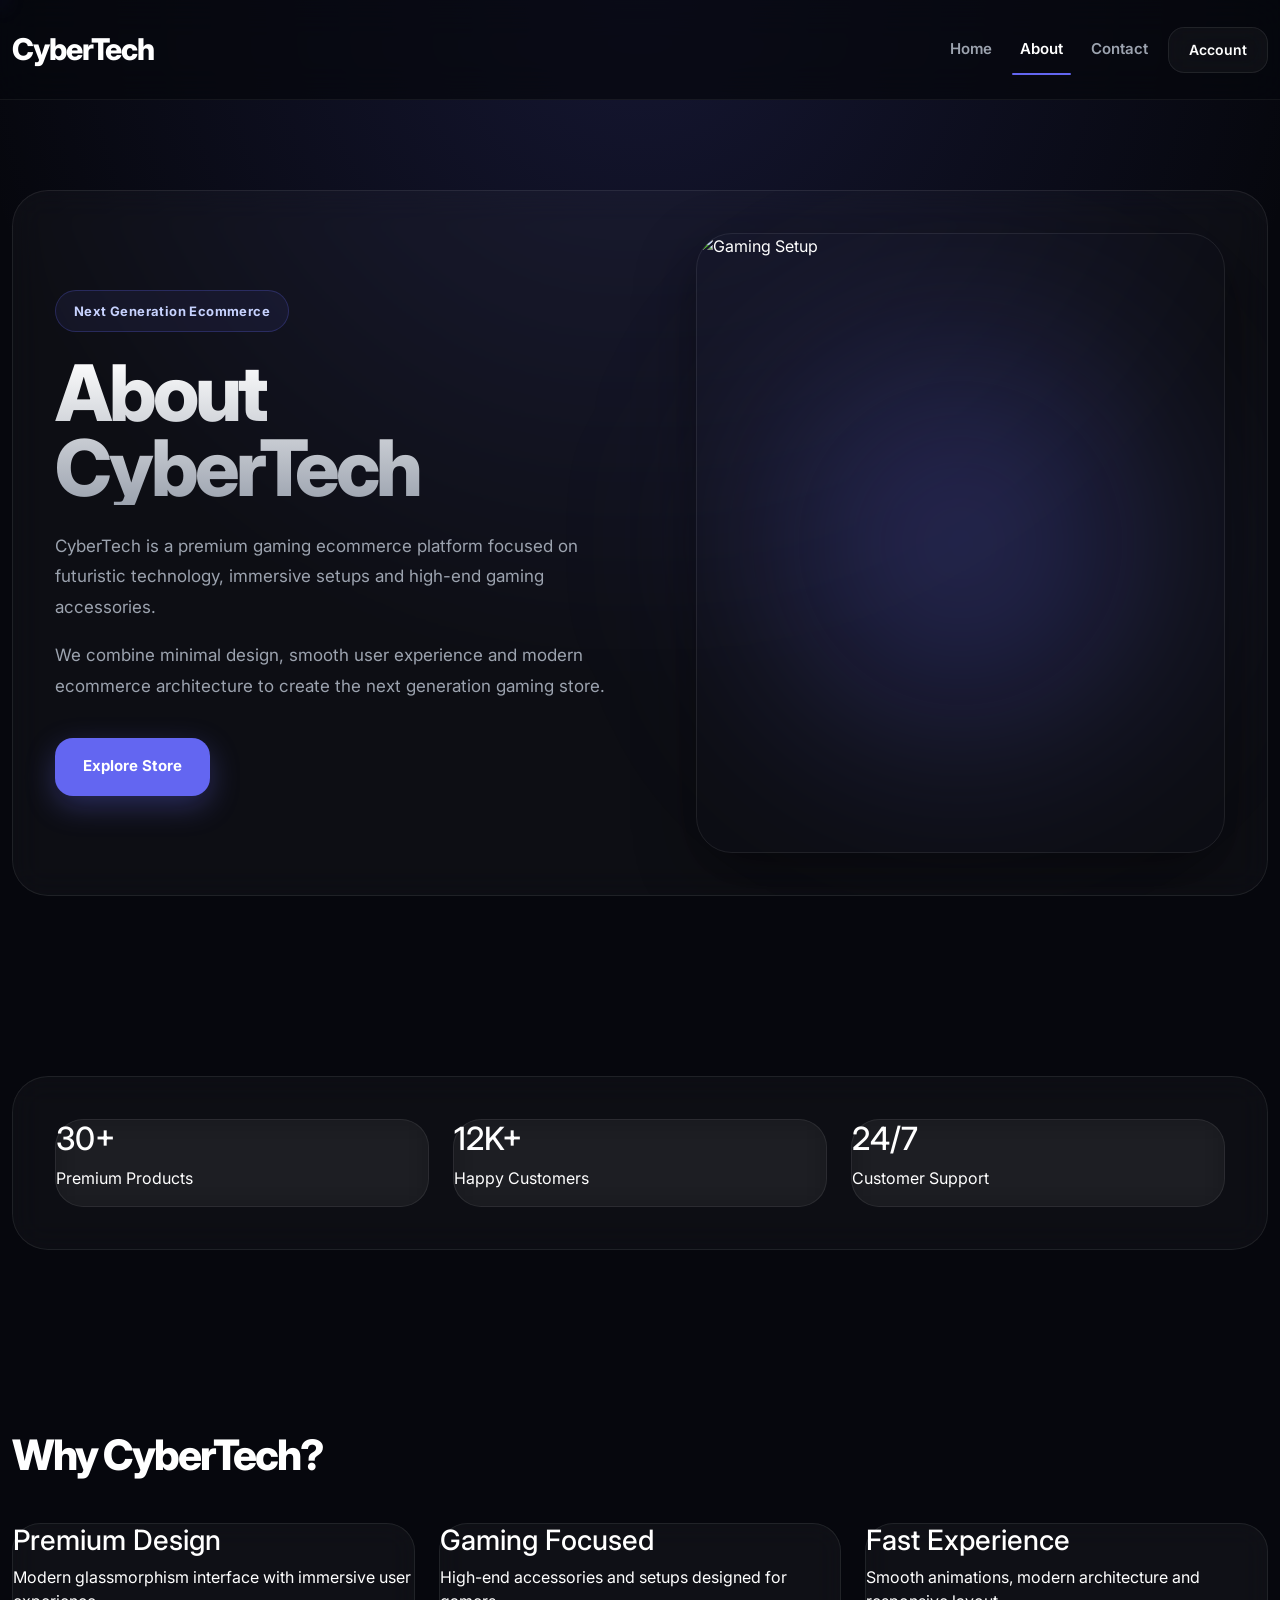
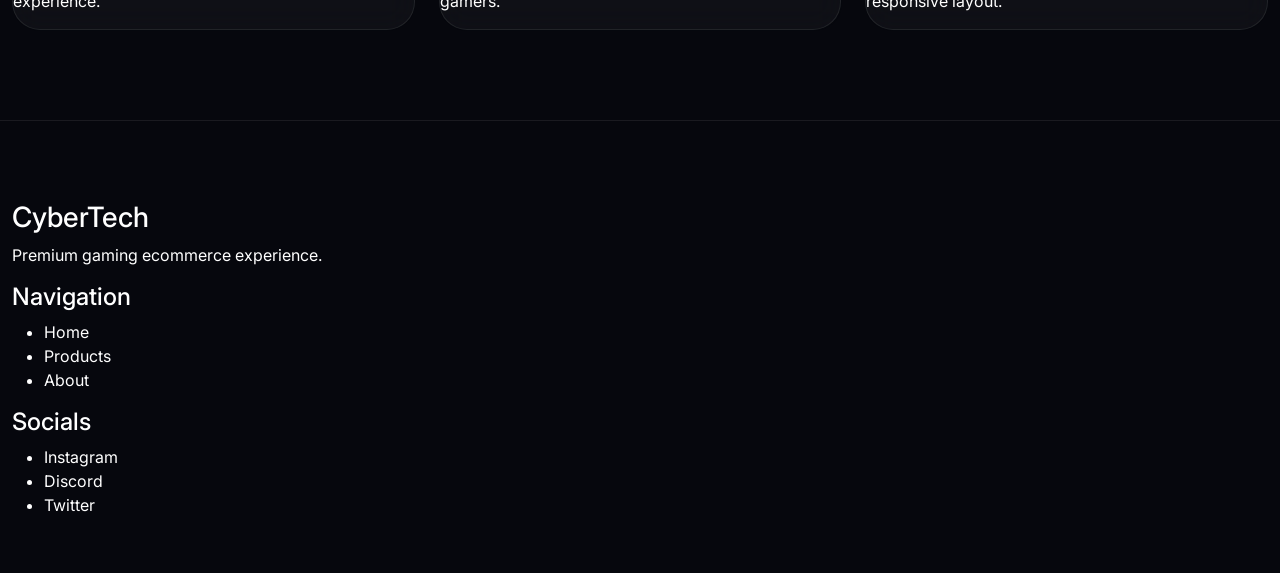
==== commit 31cd0626: "v55 - skeleton + page enter + go to top" ====
--- a/about.html
+++ b/about.html
@@ -1,5 +1,6 @@
 <!DOCTYPE html>
 <html lang="en">
+
 <head>
     <meta charset="UTF-8">
     <meta name="viewport" content="width=device-width, initial-scale=1.0">
@@ -10,6 +11,7 @@
     <link href="https://fonts.googleapis.com/css2?family=Inter:wght@400;500;600;700;800&display=swap" rel="stylesheet">
     <link rel="stylesheet" href="css/style.css">
 </head>
+
 <body class="page-enter">
     <div class="cursor-glow"></div>
 
@@ -48,15 +50,18 @@
                     <div class="hero-content">
                         <span class="hero-badge">Next Generation Ecommerce</span>
                         <h1 class="hero-title">About CyberTech</h1>
-                        <p class="hero-text">CyberTech is a premium gaming ecommerce platform focused on futuristic technology, immersive setups and high-end gaming accessories.</p>
-                        <p class="hero-text">We combine minimal design, smooth user experience and modern ecommerce architecture to create the next generation gaming store.</p>
+                        <p class="hero-text">CyberTech is a premium gaming ecommerce platform focused on futuristic
+                            technology, immersive setups and high-end gaming accessories.</p>
+                        <p class="hero-text">We combine minimal design, smooth user experience and modern ecommerce
+                            architecture to create the next generation gaming store.</p>
                         <div class="hero-actions">
                             <a href="index.html"><button class="hero-btn">Explore Store</button></a>
                         </div>
                     </div>
                     <div class="hero-visual">
                         <div class="hero-glow"></div>
-                        <img src="https://images.unsplash.com/photo-1542751371-adc38448a05e?q=80&w=1400" class="hero-image" alt="Gaming Setup">
+                        <img src="https://images.unsplash.com/photo-1542751371-adc38448a05e?q=80&w=1400"
+                            class="hero-image" alt="Gaming Setup">
                     </div>
                 </div>
             </div>
@@ -160,7 +165,14 @@
         </div>
     </div>
 
+    <button class="scroll-top">
+
+        ↑
+
+    </button>
+
     <script src="https://cdn.jsdelivr.net/npm/bootstrap@5.3.8/dist/js/bootstrap.bundle.min.js"></script>
     <script src="js/auth.js"></script>
 </body>
+
 </html>
--- a/css/style.css
+++ b/css/style.css
@@ -1,1052 +1,3818 @@
-/* === RESET === */
-* { margin: 0; padding: 0; box-sizing: border-box; }
-html { scroll-behavior: smooth; }
-
-/* === VARIABLES === */
+/* =========================
+   RESET
+========================= */
+
+* {
+
+    margin: 0;
+    padding: 0;
+    box-sizing: border-box;
+}
+
+/* =========================
+   ROOT
+========================= */
+
 :root {
-    --bg: #05080f;
-    --surface: rgba(13, 20, 38, 0.7);
-    --text: #eef2f8;
-    --text-muted: #7a8fa8;
-    --border: rgba(255, 255, 255, 0.07);
-    --border-hover: rgba(255, 255, 255, 0.15);
-    --primary: #6366f1;
-    --primary-dark: #7c3aed;
-    --shadow: 0 8px 32px rgba(0, 0, 0, 0.35);
-    --shadow-hover: 0 20px 56px rgba(0, 0, 0, 0.45), 0 0 40px rgba(99, 102, 241, 0.12);
-    --radius: 26px;
-    --radius-lg: 34px;
-    --radius-sm: 16px;
-    --container: 1280px;
-    --ease: cubic-bezier(0.4, 0, 0.2, 1);
-    --t: 0.26s;
-    --ts: 0.42s;
-}
-
-/* === BODY === */
+
+    --bg:
+        #06070d;
+
+    --card:
+        rgba(255, 255, 255, 0.04);
+
+    --border:
+        rgba(255, 255, 255, 0.08);
+
+    --text:
+        #ffffff;
+
+    --text-light:
+        #9ca3af;
+
+    --accent:
+        #6366f1;
+
+    --accent-hover:
+        #7c80ff;
+
+    --transition:
+        0.3s ease;
+}
+
+/* =========================
+   BODY
+========================= */
+
 body {
-    font-family: 'Inter', sans-serif;
-    background:
-        radial-gradient(ellipse 90% 60% at 8% -8%, rgba(99, 102, 241, 0.09), transparent),
-        radial-gradient(ellipse 70% 55% at 92% 108%, rgba(124, 58, 237, 0.08), transparent),
-        var(--bg);
-    color: var(--text);
-    overflow-x: hidden;
-    min-height: 100vh;
-    -webkit-font-smoothing: antialiased;
-}
-
-/* === GLOBAL === */
-.container { width: 100%; max-width: var(--container); margin: 0 auto; padding: 0 20px; }
-section { position: relative; padding: 110px 0; }
-section + section { padding-top: 0; }
-img { max-width: 100%; display: block; }
-ul { list-style: none; }
-button, input, textarea { font-family: inherit; }
-
-/* === SECTION SHELL === */
+
+    background:
+        radial-gradient(circle at top,
+            rgba(99, 102, 241, 0.16),
+            transparent 30%),
+        #06070d;
+
+    color:
+        var(--text);
+
+    font-family:
+        "Inter",
+        sans-serif;
+
+    overflow-x:
+        hidden;
+}
+
+/* =========================
+   SCROLLBAR
+========================= */
+
+::-webkit-scrollbar {
+
+    width: 10px;
+}
+
+::-webkit-scrollbar-track {
+
+    background:
+        #06070d;
+}
+
+::-webkit-scrollbar-thumb {
+
+    background:
+        rgba(255, 255, 255, 0.14);
+
+    border-radius:
+        999px;
+}
+
+/* =========================
+   CONTAINER
+========================= */
+
+.container {
+
+    max-width:
+        1340px;
+}
+
+/* =========================
+   LINKS
+========================= */
+
+a {
+
+    text-decoration:
+        none;
+
+    color:
+        inherit;
+}
+
+/* =========================
+   BUTTONS
+========================= */
+
+button {
+
+    border:
+        none;
+
+    outline:
+        none;
+
+    cursor:
+        pointer;
+
+    font-family:
+        inherit;
+}
+
+/* =========================
+   IMAGES
+========================= */
+
+img {
+
+    display:
+        block;
+
+    width:
+        100%;
+}
+
+/* =========================
+   SECTION
+========================= */
+
+section {
+
+    padding:
+        90px 0;
+}
+
+/* =========================
+   SECTION SHELL
+========================= */
+
 .section-shell {
-    position: relative;
-    background: rgba(255, 255, 255, 0.02);
-    border: 1px solid var(--border);
-    border-radius: var(--radius-lg);
-    padding: 56px;
-    backdrop-filter: blur(22px);
-    overflow: hidden;
-}
-.section-shell::before {
-    content: "";
-    position: absolute;
-    top: -180px; right: -180px;
-    width: 440px; height: 440px;
-    border-radius: 50%;
-    background: radial-gradient(circle, rgba(99, 102, 241, 0.09), transparent 70%);
-    pointer-events: none;
-}
-.section-shell::after {
-    content: "";
-    position: absolute;
-    bottom: -140px; left: -140px;
-    width: 340px; height: 340px;
-    border-radius: 50%;
-    background: radial-gradient(circle, rgba(124, 58, 237, 0.06), transparent 70%);
-    pointer-events: none;
-}
-
-/* === SECTION TITLE === */
+
+    position:
+        relative;
+
+    padding:
+        42px;
+
+    border:
+        1px solid var(--border);
+
+    border-radius:
+        36px;
+
+    background:
+        rgba(255, 255, 255, 0.03);
+
+    backdrop-filter:
+        blur(16px);
+
+    overflow:
+        hidden;
+}
+
+/* =========================
+   SECTION TITLE
+========================= */
+
 .section-title {
-    font-size: clamp(34px, 5vw, 52px);
-    font-weight: 800;
-    letter-spacing: -2px;
-    margin-bottom: 52px;
-    text-align: center;
-    background: linear-gradient(135deg, #fff 35%, #a5b4fc);
-    -webkit-background-clip: text;
-    -webkit-text-fill-color: transparent;
-    background-clip: text;
-}
-.section-title span { position: relative; display: inline-block; }
-.section-title span::after {
-    content: "";
-    position: absolute;
-    bottom: -5px; left: 0;
-    width: 100%; height: 2px;
-    background: linear-gradient(90deg, var(--primary), var(--primary-dark));
-    border-radius: 999px;
-    transform: scaleX(0);
-    transform-origin: left;
-    transition: transform 0.5s var(--ease) 0.15s;
-}
-.section-title.visible span::after { transform: scaleX(1); }
-
-/* === NAVBAR === */
+
+    margin-bottom:
+        42px;
+
+    font-size:
+        42px;
+
+    font-weight:
+        800;
+
+    letter-spacing:
+        -2px;
+}
+
+/* =========================
+   UI CARD
+========================= */
+
+.ui-card {
+
+    border:
+        1px solid var(--border);
+
+    border-radius:
+        28px;
+
+    background:
+        var(--card);
+
+    backdrop-filter:
+        blur(14px);
+}
+
+/* =========================
+   CURSOR GLOW
+========================= */
+
+.cursor-glow {
+
+    position:
+        fixed;
+
+    top:
+        0;
+
+    left:
+        0;
+
+    width:
+        26px;
+
+    height:
+        26px;
+
+    border-radius:
+        50%;
+
+    pointer-events:
+        none;
+
+    z-index:
+        9999;
+
+    background:
+        radial-gradient(circle,
+            rgba(99, 102, 241, 0.22) 0%,
+            transparent 75%);
+
+    transform:
+        translate(-50%, -50%);
+
+    filter:
+        blur(10px);
+
+    opacity:
+        0.55;
+}
+
+/* =========================
+   NAVBAR
+========================= */
+
 .navbar {
-    height: 84px;
-    position: sticky; top: 0;
-    z-index: 1000;
-    background: rgba(5, 8, 15, 0.75);
-    backdrop-filter: blur(24px) saturate(1.5);
-    border-bottom: 1px solid var(--border);
-    transition: background var(--t) var(--ease);
-}
+
+    position:
+        sticky;
+
+    top:
+        0;
+
+    z-index:
+        1000;
+
+    padding:
+        22px 0;
+
+    backdrop-filter:
+        blur(18px);
+
+    background:
+        rgba(6, 7, 13, 0.72);
+
+    border-bottom:
+        1px solid rgba(255, 255, 255, 0.06);
+}
+
+/* =========================
+   BRAND
+========================= */
+
 .navbar-brand {
-    color: white !important;
-    font-weight: 800;
-    font-size: 24px;
-    letter-spacing: -0.8px;
-    background: linear-gradient(135deg, #fff, #a5b4fc);
-    -webkit-background-clip: text;
-    -webkit-text-fill-color: transparent;
-    background-clip: text;
-}
-.navbar-nav { gap: 8px; }
+
+    font-size:
+        30px;
+
+    font-weight:
+        800;
+
+    letter-spacing:
+        -1px;
+
+    color:
+        white !important;
+}
+
+/* =========================
+   NAV LINKS
+========================= */
+
+.navbar-nav {
+
+    gap:
+        12px;
+}
+
 .nav-link {
-    color: var(--text-muted) !important;
-    font-weight: 500;
-    font-size: 14px;
-    transition: color var(--t) var(--ease);
-    position: relative;
-}
-.nav-link::after {
-    content: "";
-    position: absolute;
-    bottom: -2px; left: 50%;
-    transform: translateX(-50%);
-    width: 0; height: 2px;
-    background: linear-gradient(90deg, var(--primary), var(--primary-dark));
-    border-radius: 999px;
-    transition: width var(--t) var(--ease);
-}
-.nav-link:hover::after, .active-nav::after { width: 65%; }
-.nav-link:hover, .active-nav { color: white !important; }
-.active-nav::before {
-    content: "";
-    position: absolute;
-    bottom: -4px; left: 50%;
-    transform: translateX(-50%);
-    width: 4px; height: 4px;
-    border-radius: 50%;
-    background: var(--primary);
-    box-shadow: 0 0 8px var(--primary);
-}
-
-/* === NAV ACTION BUTTONS === */
+
+    position:
+        relative;
+
+    color:
+        var(--text-light) !important;
+
+    font-size:
+        15px;
+
+    font-weight:
+        600;
+
+    transition:
+        var(--transition);
+}
+
+.nav-link:hover {
+
+    color:
+        white !important;
+}
+
+/* =========================
+   ACTIVE LINK
+========================= */
+
+.active-nav {
+
+    color:
+        white !important;
+}
+
+.active-nav::after {
+
+    content:
+        "";
+
+    position:
+        absolute;
+
+    left:
+        0;
+
+    bottom:
+        -6px;
+
+    width:
+        100%;
+
+    height:
+        2px;
+
+    border-radius:
+        999px;
+
+    background:
+        var(--accent);
+}
+
+/* =========================
+   NAV BUTTONS
+========================= */
+
 .nav-action-btn {
-    height: 42px;
-    padding: 0 16px;
-    border-radius: 12px;
-    border: 1px solid var(--border);
-    background: rgba(255, 255, 255, 0.04);
-    color: var(--text-muted);
-    font-weight: 600;
-    font-size: 14px;
-    transition: all var(--t) var(--ease);
-}
+
+    height:
+        46px;
+
+    padding:
+        0 20px;
+
+    border:
+        1px solid var(--border);
+
+    border-radius:
+        16px;
+
+    background:
+        rgba(255, 255, 255, 0.04);
+
+    color:
+        white;
+
+    font-size:
+        14px;
+
+    font-weight:
+        600;
+
+    transition:
+        var(--transition);
+
+    backdrop-filter:
+        blur(12px);
+}
+
 .nav-action-btn:hover {
-    background: white;
-    color: #0f172a;
-    border-color: white;
-    transform: translateY(-1px);
-}
-
-/* === HERO === */
-.hero-section { min-height: 100vh; display: flex; align-items: center; }
+
+    transform:
+        translateY(-2px);
+
+    background:
+        rgba(255, 255, 255, 0.08);
+
+    border-color:
+        rgba(255, 255, 255, 0.16);
+}
+
+/* =========================
+   CART COUNT
+========================= */
+
+#cart-count {
+
+    margin-left:
+        6px;
+
+    color:
+        #a5b4fc;
+}
+
+/* =========================
+   ACCOUNT
+========================= */
+
+.account-wrapper {
+
+    position:
+        relative;
+}
+
+/* =========================
+   ACCOUNT DROPDOWN
+========================= */
+
+.account-dropdown {
+
+    position:
+        absolute;
+
+    top:
+        62px;
+
+    right:
+        0;
+
+    width:
+        220px;
+
+    padding:
+        14px;
+
+    border:
+        1px solid var(--border);
+
+    border-radius:
+        22px;
+
+    background:
+        rgba(10, 12, 20, 0.95);
+
+    backdrop-filter:
+        blur(20px);
+
+    display:
+        flex;
+
+    flex-direction:
+        column;
+
+    gap:
+        10px;
+
+    opacity:
+        0;
+
+    visibility:
+        hidden;
+
+    transform:
+        translateY(10px);
+
+    transition:
+        var(--transition);
+}
+
+/* =========================
+   SHOW DROPDOWN
+========================= */
+
+.show-dropdown {
+
+    opacity:
+        1;
+
+    visibility:
+        visible;
+
+    transform:
+        translateY(0);
+}
+
+/* =========================
+   DROPDOWN BUTTONS
+========================= */
+
+.account-dropdown button {
+
+    height:
+        48px;
+
+    border-radius:
+        16px;
+
+    background:
+        rgba(255, 255, 255, 0.04);
+
+    color:
+        white;
+
+    font-size:
+        14px;
+
+    font-weight:
+        600;
+
+    transition:
+        var(--transition);
+}
+
+.account-dropdown button:hover {
+
+    background:
+        var(--accent);
+}
+
+/* =========================
+   NAVBAR TOGGLER
+========================= */
+
+.navbar-toggler {
+
+    border:
+        1px solid var(--border);
+
+    background:
+        rgba(255, 255, 255, 0.04);
+
+    box-shadow:
+        none !important;
+}
+
+/* =========================
+   HERO
+========================= */
+
 .hero-wrapper {
-    display: grid;
-    grid-template-columns: 1.15fr 1fr;
-    gap: 72px;
-    align-items: center;
-    min-height: 100vh;
-}
+
+    display:
+        grid;
+
+    grid-template-columns:
+        1.1fr 1fr;
+
+    align-items:
+        center;
+
+    gap:
+        60px;
+}
+
+/* =========================
+   HERO CONTENT
+========================= */
+
+.hero-content {
+
+    position:
+        relative;
+
+    z-index:
+        2;
+}
+
+/* =========================
+   HERO BADGE
+========================= */
+
+.hero-badge {
+
+    display:
+        inline-flex;
+
+    align-items:
+        center;
+
+    height:
+        42px;
+
+    padding:
+        0 18px;
+
+    margin-bottom:
+        24px;
+
+    border:
+        1px solid rgba(99, 102, 241, 0.26);
+
+    border-radius:
+        999px;
+
+    background:
+        rgba(99, 102, 241, 0.08);
+
+    color:
+        #c7d2fe;
+
+    font-size:
+        13px;
+
+    font-weight:
+        700;
+
+    letter-spacing:
+        0.4px;
+}
+
+/* =========================
+   HERO TITLE
+========================= */
+
+.hero-title {
+
+    max-width:
+        720px;
+
+    margin-bottom:
+        26px;
+
+    font-size:
+        78px;
+
+    line-height:
+        0.95;
+
+    font-weight:
+        800;
+
+    letter-spacing:
+        -4px;
+
+    background:
+        linear-gradient(180deg,
+            white,
+            #9ca3af);
+
+    -webkit-background-clip:
+        text;
+
+    -webkit-text-fill-color:
+        transparent;
+}
+
+/* =========================
+   HERO TEXT
+========================= */
+
+.hero-text {
+
+    max-width:
+        620px;
+
+    margin-bottom:
+        18px;
+
+    color:
+        var(--text-light);
+
+    font-size:
+        17px;
+
+    line-height:
+        1.8;
+}
+
+/* =========================
+   HERO ACTIONS
+========================= */
+
+.hero-actions {
+
+    display:
+        flex;
+
+    align-items:
+        center;
+
+    gap:
+        18px;
+
+    margin-top:
+        36px;
+}
+
+/* =========================
+   HERO BUTTON
+========================= */
+
+.hero-btn {
+
+    height:
+        58px;
+
+    padding:
+        0 28px;
+
+    border-radius:
+        18px;
+
+    background:
+        var(--accent);
+
+    color:
+        white;
+
+    font-size:
+        15px;
+
+    font-weight:
+        700;
+
+    transition:
+        var(--transition);
+
+    box-shadow:
+        0 10px 30px rgba(99, 102, 241, 0.32);
+}
+
+.hero-btn:hover {
+
+    transform:
+        translateY(-4px);
+
+    background:
+        var(--accent-hover);
+
+    box-shadow:
+        0 18px 40px rgba(99, 102, 241, 0.4);
+}
+
+/* =========================
+   HERO SECOND BUTTON
+========================= */
+
+.hero-btn-secondary {
+
+    height:
+        58px;
+
+    padding:
+        0 28px;
+
+    border:
+        1px solid var(--border);
+
+    border-radius:
+        18px;
+
+    background:
+        rgba(255, 255, 255, 0.04);
+
+    color:
+        white;
+
+    font-size:
+        15px;
+
+    font-weight:
+        700;
+
+    transition:
+        var(--transition);
+
+    backdrop-filter:
+        blur(12px);
+}
+
+.hero-btn-secondary:hover {
+
+    transform:
+        translateY(-4px);
+
+    background:
+        rgba(255, 255, 255, 0.08);
+}
+
+/* =========================
+   HERO VISUAL
+========================= */
+
+.hero-visual {
+
+    position:
+        relative;
+}
+
+/* =========================
+   HERO GLOW
+========================= */
+
+.hero-glow {
+
+    position:
+        absolute;
+
+    inset:
+        0;
+
+    background:
+        radial-gradient(circle,
+            rgba(99, 102, 241, 0.34),
+            transparent 70%);
+
+    filter:
+        blur(80px);
+
+    z-index:
+        1;
+}
+
+/* =========================
+   HERO IMAGE
+========================= */
+
+.hero-image {
+
+    position:
+        relative;
+
+    z-index:
+        2;
+
+    border:
+        1px solid var(--border);
+
+    border-radius:
+        36px;
+
+    object-fit:
+        cover;
+
+    min-height:
+        620px;
+
+    transition:
+        var(--transition);
+
+    box-shadow:
+        0 20px 60px rgba(0, 0, 0, 0.45);
+}
+
+.hero-image:hover {
+
+    transform:
+        translateY(-6px) scale(1.01);
+}
+
+/* =========================
+   HERO TEXT ONLY
+========================= */
+
 .hero-wrapper--text {
-    grid-template-columns: 1fr;
-    max-width: 820px;
-    margin: 0 auto;
-    min-height: unset;
-    text-align: center;
-}
-.hero-content { position: relative; z-index: 2; }
-.hero-badge {
-    display: inline-flex;
-    align-items: center;
-    gap: 8px;
-    padding: 9px 16px;
-    border-radius: 999px;
-    background: rgba(99, 102, 241, 0.1);
-    border: 1px solid rgba(99, 102, 241, 0.22);
-    color: #a5b4fc;
-    font-size: 13px;
-    font-weight: 600;
-    margin-bottom: 28px;
-    animation: fadeInUp 0.6s var(--ease) 0.1s both;
-}
-.hero-title {
-    font-size: clamp(48px, 8vw, 104px);
-    line-height: 0.92;
-    letter-spacing: -4px;
-    font-weight: 800;
-    max-width: 700px;
-    background: linear-gradient(150deg, #fff 0%, #dde4f0 50%, #a5b4fc 100%);
-    -webkit-background-clip: text;
-    -webkit-text-fill-color: transparent;
-    background-clip: text;
-    animation: fadeInUp 0.7s var(--ease) 0.2s both;
-}
-.hero-wrapper--text .hero-title { max-width: 100%; }
-.hero-text {
-    font-size: 18px;
-    line-height: 1.85;
-    color: var(--text-muted);
-    margin-top: 24px;
-    max-width: 540px;
-    animation: fadeInUp 0.7s var(--ease) 0.32s both;
-}
-.hero-wrapper--text .hero-text { max-width: 100%; margin-left: auto; margin-right: auto; }
-.hero-actions {
-    display: flex;
-    gap: 14px;
-    margin-top: 40px;
-    animation: fadeInUp 0.7s var(--ease) 0.44s both;
-}
-.hero-wrapper--text .hero-actions { justify-content: center; }
-.hero-visual { position: relative; animation: fadeInRight 0.8s var(--ease) 0.2s both; }
-.hero-glow {
-    position: absolute;
-    inset: 5%;
-    background: radial-gradient(circle, rgba(99, 102, 241, 0.38), transparent 68%);
-    filter: blur(75px);
-    z-index: -1;
-    animation: glowPulse 4s ease-in-out infinite alternate;
-}
-@keyframes glowPulse {
-    from { opacity: 0.65; transform: scale(0.94); }
-    to { opacity: 1; transform: scale(1.06); }
-}
-.hero-image {
-    width: 100%;
-    aspect-ratio: 4/5;
-    max-height: 640px;
-    object-fit: cover;
-    border-radius: var(--radius-lg);
-    box-shadow: 0 28px 72px rgba(0, 0, 0, 0.5), 0 0 70px rgba(99, 102, 241, 0.13);
-    transition: transform var(--ts) var(--ease);
-}
-.hero-image:hover { transform: scale(1.018) translateY(-5px); }
-.hero-secondary-btn {
-    height: 54px;
-    padding: 0 26px;
-    border-radius: var(--radius-sm);
-    border: 1px solid var(--border-hover);
-    background: transparent;
-    color: var(--text-muted);
-    font-weight: 600;
-    transition: all var(--t) var(--ease);
-}
-.hero-secondary-btn:hover { color: white; border-color: rgba(255, 255, 255, 0.28); background: rgba(255, 255, 255, 0.05); }
-
-/* === BUTTONS === */
-.btn, .product-btn, .hero-btn, .contact-form button, .checkout-btn {
-    min-width: 100px;
-    height: 54px;
-    border-radius: var(--radius-sm);
-    border: none;
-    background: white;
-    color: #0f172a;
-    font-weight: 700;
-    font-size: 14px;
-    padding: 0 26px;
-    transition: all var(--t) var(--ease);
-    cursor: pointer;
-    position: relative;
-    overflow: hidden;
-}
-.btn::before, .product-btn::before, .hero-btn::before {
-    content: "";
-    position: absolute;
-    inset: 0;
-    background: linear-gradient(135deg, var(--primary), var(--primary-dark));
-    opacity: 0;
-    transition: opacity var(--t) var(--ease);
-}
-.btn:hover::before, .product-btn:hover::before, .hero-btn:hover::before { opacity: 1; }
-.btn:hover, .product-btn:hover, .hero-btn:hover, .contact-form button:hover, .checkout-btn:hover {
-    color: white;
-    box-shadow: 0 10px 28px rgba(99, 102, 241, 0.32);
-    transform: translateY(-3px) scale(1.012);
-}
-.btn span, .product-btn span, .hero-btn span { position: relative; z-index: 1; }
-.product-btn::after {
-    content: "";
-    position: absolute;
-    inset: 0;
-    background: radial-gradient(circle, rgba(255,255,255,0.2) 0%, transparent 70%);
-    opacity: 0;
-    transform: scale(0);
-    transition: transform 0.4s ease, opacity 0.4s ease;
-}
-.product-btn:active::after { transform: scale(2.5); opacity: 1; transition: 0s; }
-.product-btn.added { background: #22c55e !important; color: white !important; pointer-events: none; }
-
-/* === UI CARD === */
-.ui-card {
-    background: var(--surface);
-    border: 1px solid var(--border);
-    border-radius: var(--radius);
-    backdrop-filter: blur(18px);
-    box-shadow: var(--shadow);
-    transition: all var(--t) var(--ease);
-}
-.ui-card:hover, .product-card:hover {
-    transform: translateY(-7px);
-    border-color: var(--border-hover);
-    box-shadow: var(--shadow-hover);
-}
-
-/* === INFO CARD === */
-.info-card { padding: 44px; height: 100%; }
-.info-card h3 {
-    font-size: 24px;
-    font-weight: 700;
-    margin-bottom: 14px;
-    letter-spacing: -0.4px;
-    background: linear-gradient(135deg, #fff, #c8d4e8);
-    -webkit-background-clip: text;
-    -webkit-text-fill-color: transparent;
-    background-clip: text;
-}
-.info-card p { color: var(--text-muted); line-height: 1.85; margin: 0; font-size: 15px; }
-.info-card--stat { text-align: center; }
-.info-card--stat h2 {
-    font-size: 58px;
-    font-weight: 800;
-    margin-bottom: 10px;
-    letter-spacing: -3px;
-    background: linear-gradient(135deg, #fff 25%, #a5b4fc);
-    -webkit-background-clip: text;
-    -webkit-text-fill-color: transparent;
-    background-clip: text;
-}
-.info-card--stat p { font-size: 16px; }
-.info-card--review { text-align: center; padding: 36px; }
-.info-card--review h3 { font-size: 20px; margin-bottom: 10px; }
-.review-avatar {
-    width: 84px; height: 84px;
-    border-radius: 50%;
-    object-fit: cover;
-    margin: 0 auto 20px;
-    border: 2px solid rgba(99, 102, 241, 0.28);
-    box-shadow: 0 0 18px rgba(99, 102, 241, 0.18);
-    transition: all var(--t) var(--ease);
-}
-.info-card--review:hover .review-avatar {
-    border-color: rgba(99, 102, 241, 0.6);
-    box-shadow: 0 0 28px rgba(99, 102, 241, 0.32);
-    transform: scale(1.07);
-}
-
-/* === FORM CARD === */
-.form-card { padding: 48px; position: relative; overflow: hidden; }
-.form-card--center {
-    max-width: 740px;
-    margin: 0 auto;
-    text-align: center;
-    padding: 68px;
-}
-.form-card--center::before {
-    content: "";
-    position: absolute;
-    width: 420px; height: 420px;
-    background: radial-gradient(circle, rgba(99, 102, 241, 0.13), transparent 70%);
-    top: -130px; right: -130px;
-    pointer-events: none;
-}
-
-/* === PRODUCTS === */
+
+    grid-template-columns:
+        1fr;
+}
+
+/* =========================
+   RESPONSIVE
+========================= */
+
+@media (max-width: 1100px) {
+
+    .hero-wrapper {
+
+        grid-template-columns:
+            1fr;
+
+        gap:
+            40px;
+    }
+
+    .hero-title {
+
+        font-size:
+            58px;
+    }
+
+    .hero-image {
+
+        min-height:
+            500px;
+    }
+}
+
+@media (max-width: 768px) {
+
+    .hero-title {
+
+        font-size:
+            44px;
+
+        letter-spacing:
+            -2px;
+    }
+
+    .hero-actions {
+
+        flex-direction:
+            column;
+
+        align-items:
+            stretch;
+    }
+
+    .hero-btn,
+    .hero-btn-secondary {
+
+        width:
+            100%;
+    }
+
+    .hero-image {
+
+        min-height:
+            380px;
+    }
+}
+
+/* =========================
+   PRODUCTS GRID
+========================= */
+
+.products-grid {
+
+    display:
+        grid;
+
+    grid-template-columns:
+        repeat(3, 1fr);
+
+    gap:
+        28px;
+}
+
+/* =========================
+   PRODUCT CARD
+========================= */
+
 .product-card {
-    background: rgba(255, 255, 255, 0.025);
-    border: 1px solid var(--border);
-    display: flex;
-    flex-direction: column;
-    border-radius: 30px;
-    overflow: hidden;
-    transition: all var(--ts) var(--ease);
-    height: 100%;
-    position: relative;
-}
-.product-card::before {
-    content: "";
-    position: absolute; inset: 0;
-    background: linear-gradient(180deg, transparent 55%, rgba(99, 102, 241, 0.04));
-    opacity: 0;
-    transition: opacity var(--t) var(--ease);
-    pointer-events: none;
-}
-.product-card:hover { transform: translateY(-10px); border-color: var(--border-hover); box-shadow: 0 22px 60px rgba(0, 0, 0, 0.42), 0 0 44px rgba(99, 102, 241, 0.11); }
-.product-card:hover::before { opacity: 1; }
-.product-image-wrapper { position: relative; overflow: hidden; }
-.product-image-wrapper::after {
-    content: "";
-    position: absolute; inset: 0;
-    background: linear-gradient(to top, rgba(0, 0, 0, 0.42), transparent 52%);
-    opacity: 0;
-    transition: opacity var(--t) var(--ease);
-}
-.product-card:hover .product-image-wrapper::after { opacity: 1; }
+
+    position:
+        relative;
+
+    border:
+        1px solid var(--border);
+
+    border-radius:
+        32px;
+
+    background:
+        rgba(255, 255, 255, 0.03);
+
+    overflow:
+        hidden;
+
+    transition:
+        var(--transition);
+
+    backdrop-filter:
+        blur(14px);
+}
+
+.product-card:hover {
+
+    transform:
+        translateY(-10px);
+
+    border-color:
+        rgba(99, 102, 241, 0.34);
+
+    box-shadow:
+        0 24px 60px rgba(0, 0, 0, 0.45);
+}
+
+/* =========================
+   PRODUCT IMAGE WRAPPER
+========================= */
+
+.product-image-wrapper {
+
+    position:
+        relative;
+
+    overflow:
+        hidden;
+}
+
+/* =========================
+   PRODUCT IMAGE
+========================= */
+
 .product-image {
-    width: 100%;
-    height: 290px;
-    object-fit: cover;
-    transition: transform var(--ts) var(--ease);
-    cursor: pointer;
-    position: relative;
-    z-index: 3;
-}
-.product-card:hover .product-image { transform: scale(1.07); }
-.product-content { padding: 24px; position: relative; z-index: 2; flex: 1; display: flex; flex-direction: column; }
+
+    aspect-ratio:
+        1 / 1;
+
+    object-fit:
+        cover;
+
+    transition:
+        0.5s ease;
+}
+
+.product-card:hover .product-image {
+
+    transform:
+        scale(1.06);
+}
+
+/* =========================
+   PRODUCT BADGE
+========================= */
+
+.product-badge {
+
+    position:
+        absolute;
+
+    top:
+        18px;
+
+    left:
+        18px;
+
+    z-index:
+        5;
+
+    height:
+        36px;
+
+    padding:
+        0 14px;
+
+    border-radius:
+        999px;
+
+    background:
+        rgba(99, 102, 241, 0.92);
+
+    color:
+        white;
+
+    font-size:
+        12px;
+
+    font-weight:
+        700;
+
+    display:
+        inline-flex;
+
+    align-items:
+        center;
+
+    justify-content:
+        center;
+
+    backdrop-filter:
+        blur(12px);
+}
+
+/* =========================
+   PRODUCT CONTENT
+========================= */
+
+.product-content {
+
+    padding:
+        26px;
+}
+
+/* =========================
+   PRODUCT CATEGORY
+========================= */
+
 .product-category {
-    font-size: 11px;
-    text-transform: uppercase;
-    letter-spacing: 1.5px;
-    color: var(--text-muted);
-    display: inline-block;
-    padding: 4px 11px;
-    border-radius: 999px;
-    background: rgba(255, 255, 255, 0.05);
-    font-weight: 700;
-}
-.product-card h3 { font-size: 24px; font-weight: 700; margin-top: 10px; line-height: 1.22; letter-spacing: -0.4px; }
-.product-bottom { display: flex; justify-content: space-between; align-items: center; margin-top: auto; padding-top: 22px; }
-.price {
-    font-size: 24px;
-    font-weight: 800;
-    margin: 0;
-    background: linear-gradient(135deg, #fff, #a5b4fc);
-    -webkit-background-clip: text;
-    -webkit-text-fill-color: transparent;
-    background-clip: text;
-}
-
-/* === WISHLIST === */
+
+    display:
+        inline-block;
+
+    margin-bottom:
+        12px;
+
+    color:
+        #a5b4fc;
+
+    font-size:
+        13px;
+
+    font-weight:
+        700;
+
+    text-transform:
+        uppercase;
+
+    letter-spacing:
+        1px;
+}
+
+/* =========================
+   PRODUCT TITLE
+========================= */
+
+.product-title {
+
+    margin-bottom:
+        16px;
+
+    font-size:
+        24px;
+
+    font-weight:
+        800;
+
+    line-height:
+        1.2;
+}
+
+/* =========================
+   PRODUCT DESCRIPTION
+========================= */
+
+.product-description {
+
+    margin-bottom:
+        22px;
+
+    color:
+        var(--text-light);
+
+    font-size:
+        15px;
+
+    line-height:
+        1.7;
+}
+
+/* =========================
+   PRODUCT BOTTOM
+========================= */
+
+.product-bottom {
+
+    display:
+        flex;
+
+    align-items:
+        center;
+
+    justify-content:
+        space-between;
+
+    gap:
+        16px;
+}
+
+/* =========================
+   PRODUCT PRICE
+========================= */
+
+.product-price {
+
+    font-size:
+        28px;
+
+    font-weight:
+        800;
+
+    letter-spacing:
+        -1px;
+
+    background:
+        linear-gradient(135deg,
+            white,
+            #a5b4fc);
+
+    -webkit-background-clip:
+        text;
+
+    -webkit-text-fill-color:
+        transparent;
+}
+
+/* =========================
+   PRODUCT BUTTON
+========================= */
+
+.product-btn {
+
+    height:
+        48px;
+
+    padding:
+        0 20px;
+
+    border-radius:
+        16px;
+
+    background:
+        rgba(99, 102, 241, 0.12);
+
+    color:
+        white;
+
+    font-size:
+        14px;
+
+    font-weight:
+        700;
+
+    transition:
+        var(--transition);
+
+    border:
+        1px solid rgba(99, 102, 241, 0.24);
+}
+
+.product-btn:hover {
+
+    transform:
+        translateY(-3px);
+
+    background:
+        var(--accent);
+
+    border-color:
+        var(--accent);
+}
+
+/* =========================
+   WISHLIST BUTTON
+========================= */
+
 .wishlist-btn {
-    position: absolute;
-    top: 14px; right: 14px;
-    width: 42px; height: 42px;
-    border-radius: 50%;
-    border: 1px solid rgba(255, 255, 255, 0.1);
-    background: rgba(0, 0, 0, 0.48);
-    color: var(--text-muted);
-    z-index: 5;
-    transition: all var(--t) var(--ease);
-    font-size: 17px;
-    backdrop-filter: blur(8px);
-}
-.wishlist-btn:hover, .wishlist-btn.active { background: white; color: #ef4444; border-color: white; transform: scale(1.1); }
-
-/* === BADGES === */
-.product-badge {
-    position: absolute;
-    top: 14px; left: 14px;
-    padding: 5px 13px;
-    border-radius: 999px;
-    background: white;
-    color: #0f172a;
-    font-size: 11px;
-    font-weight: 800;
-    letter-spacing: 0.4px;
-    z-index: 5;
-    box-shadow: 0 4px 14px rgba(0, 0, 0, 0.22);
-}
-.sale-badge { background: linear-gradient(135deg, #ef4444, #dc2626); color: white; }
-
-/* === SEARCH === */
+
+    position:
+        absolute;
+
+    top:
+        18px;
+
+    right:
+        18px;
+
+    z-index:
+        5;
+
+    width:
+        42px;
+
+    height:
+        42px;
+
+    border-radius:
+        50%;
+
+    background:
+        rgba(0, 0, 0, 0.42);
+
+    color:
+        white;
+
+    font-size:
+        18px;
+
+    transition:
+        var(--transition);
+
+    backdrop-filter:
+        blur(10px);
+}
+
+.wishlist-btn:hover {
+
+    transform:
+        scale(1.08);
+
+    background:
+        var(--accent);
+}
+
+/* =========================
+   RESPONSIVE
+========================= */
+
+@media (max-width: 1100px) {
+
+    .products-grid {
+
+        grid-template-columns:
+            repeat(2, 1fr);
+    }
+}
+
+@media (max-width: 768px) {
+
+    .products-grid {
+
+        grid-template-columns:
+            1fr;
+    }
+
+    .product-title {
+
+        font-size:
+            21px;
+    }
+
+    .product-price {
+
+        font-size:
+            24px;
+    }
+}
+
+/* =========================
+   PRODUCTS TOPBAR
+========================= */
+
+.products-topbar {
+
+    display:
+        flex;
+
+    align-items:
+        center;
+
+    justify-content:
+        space-between;
+
+    gap:
+        24px;
+
+    margin-bottom:
+        42px;
+}
+
+/* =========================
+   SEARCH WRAPPER
+========================= */
+
+.search-wrapper {
+
+    position:
+        relative;
+
+    width:
+        100%;
+
+    max-width:
+        420px;
+}
+
+/* =========================
+   SEARCH INPUT
+========================= */
+
 .search-input {
-    width: 100%;
-    height: 60px;
-    border-radius: 18px;
-    border: 1px solid var(--border);
-    background: rgba(255, 255, 255, 0.04);
-    color: white;
-    padding: 0 22px;
-    outline: none;
-    backdrop-filter: blur(14px);
-    font-size: 15px;
-    transition: all var(--t) var(--ease);
-}
+
+    width:
+        100%;
+
+    height:
+        58px;
+
+    padding:
+        0 22px;
+
+    border:
+        1px solid var(--border);
+
+    border-radius:
+        18px;
+
+    background:
+        rgba(255, 255, 255, 0.04);
+
+    color:
+        white;
+
+    font-size:
+        15px;
+
+    outline:
+        none;
+
+    transition:
+        var(--transition);
+
+    backdrop-filter:
+        blur(12px);
+}
+
 .search-input:focus {
-    border-color: rgba(99, 102, 241, 0.48);
-    box-shadow: 0 0 0 3px rgba(99, 102, 241, 0.09);
-    background: rgba(255, 255, 255, 0.055);
-}
-
-/* === FILTERS === */
+
+    border-color:
+        rgba(99, 102, 241, 0.34);
+
+    box-shadow:
+        0 0 0 4px rgba(99, 102, 241, 0.12);
+}
+
+.search-input::placeholder {
+
+    color:
+        #6b7280;
+}
+
+/* =========================
+   FILTERS
+========================= */
+
+.filters {
+
+    display:
+        flex;
+
+    align-items:
+        center;
+
+    flex-wrap:
+        wrap;
+
+    gap:
+        14px;
+}
+
+/* =========================
+   FILTER BUTTON
+========================= */
+
 .filter-btn {
-    height: 46px;
-    padding: 0 20px;
-    border-radius: 999px;
-    border: 1px solid var(--border);
-    background: transparent;
-    color: var(--text-muted);
-    font-size: 13px;
-    font-weight: 600;
-    transition: all var(--t) var(--ease);
-    cursor: pointer;
-}
-.filter-btn:hover { border-color: var(--border-hover); color: white; background: rgba(255, 255, 255, 0.05); }
-.filter-btn.active {
-    background: linear-gradient(135deg, var(--primary), var(--primary-dark));
-    color: white;
-    border-color: transparent;
-    box-shadow: 0 4px 14px rgba(99, 102, 241, 0.28);
-    animation: filterShimmer 2.8s ease infinite;
-    background-size: 200% 100%;
-}
-@keyframes filterShimmer {
-    0%, 100% { background-position: 0% center; }
-    50% { background-position: 100% center; }
-}
-
-/* === NEWSLETTER === */
-.newsletter-form { display: flex; gap: 14px; margin-top: 36px; }
-
-/* === INPUTS SHARED === */
-.contact-form input, .contact-form textarea, .search-input, .auth-box input, .newsletter-form input {
-    width: 100%;
-    border-radius: 16px;
-    border: 1px solid var(--border);
-    background: rgba(255, 255, 255, 0.04);
-    color: white;
-    padding: 16px 20px;
-    outline: none;
-    transition: all var(--t) var(--ease);
-    backdrop-filter: blur(10px);
-    font-size: 14px;
-}
-.contact-form input:focus, .contact-form textarea:focus, .auth-box input:focus {
-    border-color: rgba(99, 102, 241, 0.5);
-    box-shadow: 0 0 0 3px rgba(99, 102, 241, 0.09);
-    background: rgba(255, 255, 255, 0.055);
-}
-
-/* === CONTACT === */
-.contact-title {
-    font-size: 38px;
-    margin-bottom: 36px;
-    font-weight: 800;
-    letter-spacing: -1.5px;
-    background: linear-gradient(135deg, #fff, #a5b4fc);
-    -webkit-background-clip: text;
-    -webkit-text-fill-color: transparent;
-    background-clip: text;
-}
-.contact-form { display: flex; flex-direction: column; gap: 18px; }
-.contact-form textarea { height: 175px; min-height: 175px; resize: none; }
-.contact-info-wrapper { display: flex; flex-direction: column; gap: 18px; }
-
-/* === FAQ === */
-.accordion-item { border: none !important; margin-bottom: 14px; overflow: hidden; }
-.accordion-button {
-    background: transparent !important;
-    color: white !important;
-    box-shadow: none !important;
-    padding: 24px 26px;
-    font-weight: 600;
-    font-size: 15px;
-    transition: color var(--t) var(--ease);
-}
-.accordion-button:not(.collapsed) { color: #a5b4fc !important; }
-.accordion-button::after { filter: invert(1); transition: transform 0.32s var(--ease) !important; }
-.accordion-body { color: var(--text-muted); line-height: 1.85; padding: 0 26px 26px; font-size: 14px; }
-
-/* === FOOTER === */
+
+    height:
+        48px;
+
+    padding:
+        0 18px;
+
+    border:
+        1px solid var(--border);
+
+    border-radius:
+        16px;
+
+    background:
+        rgba(255, 255, 255, 0.04);
+
+    color:
+        var(--text-light);
+
+    font-size:
+        14px;
+
+    font-weight:
+        700;
+
+    transition:
+        var(--transition);
+
+    backdrop-filter:
+        blur(12px);
+}
+
+.filter-btn:hover {
+
+    transform:
+        translateY(-2px);
+
+    color:
+        white;
+
+    background:
+        rgba(255, 255, 255, 0.08);
+}
+
+/* =========================
+   ACTIVE FILTER
+========================= */
+
+.filter-btn.active-filter {
+
+    background:
+        var(--accent);
+
+    border-color:
+        var(--accent);
+
+    color:
+        white;
+
+    box-shadow:
+        0 10px 30px rgba(99, 102, 241, 0.26);
+}
+
+/* =========================
+   LOAD MORE
+========================= */
+
+.load-more-wrapper {
+
+    display:
+        flex;
+
+    justify-content:
+        center;
+
+    margin-top:
+        52px;
+}
+
+/* =========================
+   LOAD MORE BUTTON
+========================= */
+
+.load-more-btn {
+
+    min-width:
+        220px;
+
+    height:
+        58px;
+
+    border:
+        1px solid var(--border);
+
+    border-radius:
+        18px;
+
+    background:
+        rgba(255, 255, 255, 0.04);
+
+    color:
+        white;
+
+    font-size:
+        15px;
+
+    font-weight:
+        700;
+
+    transition:
+        var(--transition);
+
+    backdrop-filter:
+        blur(12px);
+}
+
+.load-more-btn:hover {
+
+    transform:
+        translateY(-4px);
+
+    background:
+        white;
+
+    color:
+        black;
+
+    border-color:
+        white;
+
+    box-shadow:
+        0 18px 40px rgba(255, 255, 255, 0.14);
+}
+
+/* =========================
+   RESPONSIVE
+========================= */
+
+@media (max-width: 992px) {
+
+    .products-topbar {
+
+        flex-direction:
+            column;
+
+        align-items:
+            stretch;
+    }
+
+    .search-wrapper {
+
+        max-width:
+            100%;
+    }
+}
+
+@media (max-width: 768px) {
+
+    .filters {
+
+        gap:
+            10px;
+    }
+
+    .filter-btn {
+
+        width:
+            100%;
+    }
+}
+
+/* =========================
+   PRODUCT PAGE
+========================= */
+
+.product-page {
+
+    padding-top:
+        40px;
+}
+
+/* =========================
+   BREADCRUMBS
+========================= */
+
+.breadcrumbs {
+
+    display:
+        flex;
+
+    align-items:
+        center;
+
+    flex-wrap:
+        wrap;
+
+    gap:
+        12px;
+
+    margin-bottom:
+        40px;
+
+    color:
+        var(--text-light);
+
+    font-size:
+        14px;
+}
+
+.breadcrumbs a {
+
+    transition:
+        var(--transition);
+}
+
+.breadcrumbs a:hover {
+
+    color:
+        white;
+}
+
+/* =========================
+   PRODUCT LAYOUT
+========================= */
+
+.product-layout {
+
+    display:
+        grid;
+
+    grid-template-columns:
+        1fr 1fr;
+
+    gap:
+        52px;
+}
+
+/* =========================
+   PRODUCT GALLERY
+========================= */
+
+.product-gallery {
+
+    display:
+        flex;
+
+    flex-direction:
+        column;
+
+    gap:
+        20px;
+}
+
+/* =========================
+   MAIN IMAGE
+========================= */
+
+.main-image-wrapper {
+
+    overflow:
+        hidden;
+
+    border:
+        1px solid var(--border);
+
+    border-radius:
+        34px;
+
+    background:
+        rgba(255, 255, 255, 0.03);
+}
+
+/* =========================
+   MAIN PRODUCT IMAGE
+========================= */
+
+.main-product-image {
+
+    aspect-ratio:
+        1 / 1;
+
+    object-fit:
+        cover;
+
+    transition:
+        0.5s ease;
+}
+
+.main-product-image:hover {
+
+    transform:
+        scale(1.04);
+}
+
+/* =========================
+   THUMBNAILS
+========================= */
+
+.thumbnail-list {
+
+    display:
+        flex;
+
+    gap:
+        16px;
+}
+
+/* =========================
+   THUMBNAIL IMAGE
+========================= */
+
+.thumbnail-image {
+
+    width:
+        100px;
+
+    height:
+        100px;
+
+    border:
+        2px solid transparent;
+
+    border-radius:
+        22px;
+
+    object-fit:
+        cover;
+
+    cursor:
+        pointer;
+
+    transition:
+        var(--transition);
+
+    background:
+        rgba(255, 255, 255, 0.04);
+}
+
+.thumbnail-image:hover {
+
+    transform:
+        translateY(-4px);
+
+    border-color:
+        rgba(99, 102, 241, 0.34);
+}
+
+/* =========================
+   ACTIVE THUMBNAIL
+========================= */
+
+.thumbnail-image.active-thumbnail {
+
+    border-color:
+        var(--accent);
+}
+
+/* =========================
+   PRODUCT INFO
+========================= */
+
+.product-info {
+
+    display:
+        flex;
+
+    flex-direction:
+        column;
+
+    justify-content:
+        center;
+}
+
+/* =========================
+   PRODUCT CATEGORY
+========================= */
+
+.product-page-category {
+
+    margin-bottom:
+        18px;
+
+    color:
+        #a5b4fc;
+
+    font-size:
+        13px;
+
+    font-weight:
+        700;
+
+    letter-spacing:
+        1px;
+
+    text-transform:
+        uppercase;
+}
+
+/* =========================
+   PRODUCT TITLE
+========================= */
+
+.product-page-title {
+
+    margin-bottom:
+        24px;
+
+    font-size:
+        68px;
+
+    line-height:
+        0.95;
+
+    font-weight:
+        800;
+
+    letter-spacing:
+        -3px;
+}
+
+/* =========================
+   PRODUCT PRICE
+========================= */
+
+.product-page-price {
+
+    margin-bottom:
+        28px;
+
+    font-size:
+        56px;
+
+    font-weight:
+        800;
+
+    letter-spacing:
+        -2px;
+
+    background:
+        linear-gradient(135deg,
+            white,
+            #a5b4fc);
+
+    -webkit-background-clip:
+        text;
+
+    -webkit-text-fill-color:
+        transparent;
+}
+
+/* =========================
+   PRODUCT DESCRIPTION
+========================= */
+
+.product-page-description {
+
+    max-width:
+        620px;
+
+    margin-bottom:
+        36px;
+
+    color:
+        var(--text-light);
+
+    font-size:
+        17px;
+
+    line-height:
+        1.8;
+}
+
+/* =========================
+   PRODUCT ACTIONS
+========================= */
+
+.product-page-actions {
+
+    display:
+        flex;
+
+    flex-wrap:
+        wrap;
+
+    gap:
+        20px;
+
+    margin-bottom:
+        42px;
+}
+
+/* =========================
+   QUANTITY SELECTOR
+========================= */
+
+.quantity-selector {
+
+    display:
+        flex;
+
+    align-items:
+        center;
+
+    gap:
+        16px;
+
+    height:
+        60px;
+
+    padding:
+        0 20px;
+
+    border:
+        1px solid var(--border);
+
+    border-radius:
+        18px;
+
+    background:
+        rgba(255, 255, 255, 0.04);
+}
+
+/* =========================
+   QTY BUTTON
+========================= */
+
+.qty-btn {
+
+    width:
+        38px;
+
+    height:
+        38px;
+
+    border-radius:
+        12px;
+
+    background:
+        rgba(255, 255, 255, 0.08);
+
+    color:
+        white;
+
+    font-size:
+        18px;
+
+    font-weight:
+        700;
+
+    transition:
+        var(--transition);
+}
+
+.qty-btn:hover {
+
+    background:
+        var(--accent);
+}
+
+/* =========================
+   QUANTITY VALUE
+========================= */
+
+#quantityValue {
+
+    min-width:
+        24px;
+
+    text-align:
+        center;
+
+    font-size:
+        18px;
+
+    font-weight:
+        700;
+}
+
+/* =========================
+   PRODUCT CART ACTIONS
+========================= */
+
+.product-cart-actions {
+
+    display:
+        flex;
+
+    align-items:
+        center;
+
+    gap:
+        18px;
+}
+
+/* =========================
+   CART PREVIEW
+========================= */
+
+.product-cart-preview {
+
+    display:
+        flex;
+
+    align-items:
+        center;
+
+    gap:
+        8px;
+
+    height:
+        60px;
+
+    padding:
+        0 22px;
+
+    border:
+        1px solid var(--border);
+
+    border-radius:
+        18px;
+
+    background:
+        rgba(255, 255, 255, 0.04);
+
+    color:
+        var(--text-light);
+
+    font-size:
+        14px;
+}
+
+/* =========================
+   PRODUCT SPECS
+========================= */
+
+.product-specs {
+
+    border:
+        1px solid var(--border);
+
+    border-radius:
+        28px;
+
+    padding:
+        28px;
+
+    background:
+        rgba(255, 255, 255, 0.03);
+}
+
+/* =========================
+   SPECS TITLE
+========================= */
+
+.product-specs h3 {
+
+    margin-bottom:
+        24px;
+
+    font-size:
+        24px;
+
+    font-weight:
+        800;
+}
+
+/* =========================
+   SPECS LIST
+========================= */
+
+.product-specs ul {
+
+    display:
+        flex;
+
+    flex-direction:
+        column;
+
+    gap:
+        18px;
+
+    list-style:
+        none;
+}
+
+/* =========================
+   SPECS ITEM
+========================= */
+
+.product-specs li {
+
+    position:
+        relative;
+
+    padding-left:
+        28px;
+
+    color:
+        var(--text-light);
+
+    font-size:
+        15px;
+}
+
+.product-specs li::before {
+
+    content:
+        "";
+
+    position:
+        absolute;
+
+    left:
+        0;
+
+    top:
+        8px;
+
+    width:
+        10px;
+
+    height:
+        10px;
+
+    border-radius:
+        50%;
+
+    background:
+        var(--accent);
+}
+
+/* =========================
+   RESPONSIVE
+========================= */
+
+@media (max-width: 1100px) {
+
+    .product-layout {
+
+        grid-template-columns:
+            1fr;
+    }
+
+    .product-page-title {
+
+        font-size:
+            52px;
+    }
+}
+
+@media (max-width: 768px) {
+
+    .product-page-title {
+
+        font-size:
+            42px;
+
+        letter-spacing:
+            -2px;
+    }
+
+    .product-page-price {
+
+        font-size:
+            42px;
+    }
+
+    .product-page-actions {
+
+        flex-direction:
+            column;
+
+        align-items:
+            stretch;
+    }
+
+    .product-cart-actions {
+
+        flex-direction:
+            column;
+
+        align-items:
+            stretch;
+    }
+
+    .thumbnail-image {
+
+        width:
+            78px;
+
+        height:
+            78px;
+    }
+}
+
+/* =========================
+   CART SIDEBAR
+========================= */
+
+.cart-sidebar {
+
+    position:
+        fixed;
+
+    top:
+        0;
+
+    right:
+        -460px;
+
+    width:
+        460px;
+
+    height:
+        100vh;
+
+    padding:
+        28px;
+
+    background:
+        rgba(10, 12, 20, 0.96);
+
+    backdrop-filter:
+        blur(20px);
+
+    border-left:
+        1px solid var(--border);
+
+    z-index:
+        3000;
+
+    transition:
+        0.45s ease;
+
+    overflow-y:
+        auto;
+}
+
+/* =========================
+   SHOW CART
+========================= */
+
+.show-cart {
+
+    right:
+        0;
+}
+
+/* =========================
+   CART TOP
+========================= */
+
+.cart-top {
+
+    display:
+        flex;
+
+    align-items:
+        center;
+
+    justify-content:
+        space-between;
+
+    margin-bottom:
+        32px;
+}
+
+/* =========================
+   CART TITLE
+========================= */
+
+.cart-title {
+
+    font-size:
+        30px;
+
+    font-weight:
+        800;
+}
+
+/* =========================
+   CLOSE CART
+========================= */
+
+.close-cart {
+
+    width:
+        48px;
+
+    height:
+        48px;
+
+    border-radius:
+        16px;
+
+    background:
+        rgba(255, 255, 255, 0.06);
+
+    color:
+        white;
+
+    font-size:
+        22px;
+
+    transition:
+        var(--transition);
+}
+
+.close-cart:hover {
+
+    background:
+        var(--accent);
+
+    transform:
+        rotate(90deg);
+}
+
+/* =========================
+   CART ITEMS
+========================= */
+
+.cart-items {
+
+    display:
+        flex;
+
+    flex-direction:
+        column;
+
+    gap:
+        18px;
+}
+
+/* =========================
+   CART ITEM
+========================= */
+
+.cart-item {
+
+    display:
+        flex;
+
+    gap:
+        16px;
+
+    padding:
+        18px;
+
+    border:
+        1px solid var(--border);
+
+    border-radius:
+        24px;
+
+    background:
+        rgba(255, 255, 255, 0.03);
+}
+
+/* =========================
+   CART ITEM IMAGE
+========================= */
+
+.cart-item img {
+
+    width:
+        100px;
+
+    height:
+        100px;
+
+    border-radius:
+        18px;
+
+    object-fit:
+        cover;
+}
+
+/* =========================
+   CART ITEM INFO
+========================= */
+
+.cart-item-info {
+
+    flex:
+        1;
+}
+
+/* =========================
+   CART ITEM TITLE
+========================= */
+
+.cart-item-title {
+
+    margin-bottom:
+        12px;
+
+    font-size:
+        18px;
+
+    font-weight:
+        700;
+}
+
+/* =========================
+   CART ITEM PRICE
+========================= */
+
+.cart-item-price {
+
+    margin-bottom:
+        14px;
+
+    color:
+        #a5b4fc;
+
+    font-size:
+        18px;
+
+    font-weight:
+        700;
+}
+
+/* =========================
+   CART ITEM ACTIONS
+========================= */
+
+.cart-item-actions {
+
+    display:
+        flex;
+
+    align-items:
+        center;
+
+    gap:
+        12px;
+}
+
+/* =========================
+   CART QTY BUTTON
+========================= */
+
+.cart-qty-btn {
+
+    width:
+        34px;
+
+    height:
+        34px;
+
+    border-radius:
+        10px;
+
+    background:
+        rgba(255, 255, 255, 0.08);
+
+    color:
+        white;
+
+    font-size:
+        16px;
+
+    font-weight:
+        700;
+
+    transition:
+        var(--transition);
+}
+
+.cart-qty-btn:hover {
+
+    background:
+        var(--accent);
+}
+
+/* =========================
+   REMOVE BUTTON
+========================= */
+
+.remove-cart-btn {
+
+    margin-left:
+        auto;
+
+    color:
+        #ef4444;
+
+    background:
+        transparent;
+
+    font-size:
+        14px;
+
+    font-weight:
+        700;
+}
+
+/* =========================
+   CART FOOTER
+========================= */
+
+.cart-footer {
+
+    margin-top:
+        34px;
+
+    padding-top:
+        28px;
+
+    border-top:
+        1px solid var(--border);
+}
+
+/* =========================
+   CART TOTAL
+========================= */
+
+.cart-total {
+
+    display:
+        flex;
+
+    align-items:
+        center;
+
+    justify-content:
+        space-between;
+
+    margin-bottom:
+        24px;
+
+    font-size:
+        24px;
+
+    font-weight:
+        800;
+}
+
+/* =========================
+   CHECKOUT BUTTON
+========================= */
+
+.checkout-btn {
+
+    width:
+        100%;
+
+    height:
+        60px;
+
+    border-radius:
+        18px;
+
+    background:
+        var(--accent);
+
+    color:
+        white;
+
+    font-size:
+        16px;
+
+    font-weight:
+        700;
+
+    transition:
+        var(--transition);
+}
+
+.checkout-btn:hover {
+
+    transform:
+        translateY(-4px);
+
+    background:
+        var(--accent-hover);
+}
+
+/* =========================
+   TOAST
+========================= */
+
+.toast {
+
+    position:
+        fixed;
+
+    right:
+        28px;
+
+    bottom:
+        28px;
+
+    min-width:
+        280px;
+
+    padding:
+        18px 22px;
+
+    border:
+        1px solid rgba(34, 197, 94, 0.22);
+
+    border-radius:
+        20px;
+
+    background:
+        rgba(10, 12, 20, 0.96);
+
+    color:
+        white;
+
+    font-size:
+        15px;
+
+    font-weight:
+        600;
+
+    backdrop-filter:
+        blur(18px);
+
+    transform:
+        translateY(120px);
+
+    opacity:
+        0;
+
+    transition:
+        0.45s ease;
+
+    z-index:
+        5000;
+}
+
+/* =========================
+   SHOW TOAST
+========================= */
+
+.show-toast {
+
+    transform:
+        translateY(0);
+
+    opacity:
+        1;
+}
+
+/* =========================
+   AUTH MODAL
+========================= */
+
+.auth-modal {
+
+    position:
+        fixed;
+
+    inset:
+        0;
+
+    display:
+        flex;
+
+    align-items:
+        center;
+
+    justify-content:
+        center;
+
+    padding:
+        24px;
+
+    background:
+        rgba(0, 0, 0, 0.72);
+
+    backdrop-filter:
+        blur(8px);
+
+    opacity:
+        0;
+
+    visibility:
+        hidden;
+
+    transition:
+        var(--transition);
+
+    z-index:
+        4000;
+}
+
+/* =========================
+   SHOW AUTH
+========================= */
+
+.show-auth {
+
+    opacity:
+        1;
+
+    visibility:
+        visible;
+}
+
+/* =========================
+   AUTH BOX
+========================= */
+
+.auth-box {
+
+    width:
+        100%;
+
+    max-width:
+        480px;
+
+    padding:
+        36px;
+
+    border:
+        1px solid var(--border);
+
+    border-radius:
+        34px;
+
+    background:
+        rgba(10, 12, 20, 0.96);
+
+    transform:
+        translateY(30px);
+
+    transition:
+        var(--transition);
+}
+
+.show-auth .auth-box {
+
+    transform:
+        translateY(0);
+}
+
+/* =========================
+   AUTH TITLE
+========================= */
+
+.auth-title {
+
+    margin-bottom:
+        28px;
+
+    font-size:
+        38px;
+
+    font-weight:
+        800;
+}
+
+/* =========================
+   AUTH FORM
+========================= */
+
+.auth-form {
+
+    display:
+        flex;
+
+    flex-direction:
+        column;
+
+    gap:
+        18px;
+}
+
+/* =========================
+   AUTH INPUT
+========================= */
+
+.auth-input {
+
+    width:
+        100%;
+
+    height:
+        58px;
+
+    padding:
+        0 18px;
+
+    border:
+        1px solid var(--border);
+
+    border-radius:
+        18px;
+
+    background:
+        rgba(255, 255, 255, 0.04);
+
+    color:
+        white;
+
+    outline:
+        none;
+
+    transition:
+        var(--transition);
+}
+
+.auth-input:focus {
+
+    border-color:
+        rgba(99, 102, 241, 0.34);
+
+    box-shadow:
+        0 0 0 4px rgba(99, 102, 241, 0.12);
+}
+
+/* =========================
+   AUTH BUTTON
+========================= */
+
+.auth-submit {
+
+    height:
+        58px;
+
+    border-radius:
+        18px;
+
+    background:
+        var(--accent);
+
+    color:
+        white;
+
+    font-size:
+        15px;
+
+    font-weight:
+        700;
+
+    transition:
+        var(--transition);
+}
+
+.auth-submit:hover {
+
+    transform:
+        translateY(-3px);
+
+    background:
+        var(--accent-hover);
+}
+
+/* =========================
+   RESPONSIVE
+========================= */
+
+@media (max-width: 768px) {
+
+    .cart-sidebar {
+
+        width:
+            100%;
+    }
+
+    .cart-item {
+
+        flex-direction:
+            column;
+    }
+
+    .cart-item img {
+
+        width:
+            100%;
+
+        height:
+            220px;
+    }
+
+    .toast {
+
+        right:
+            16px;
+
+        left:
+            16px;
+
+        min-width:
+            auto;
+    }
+}
+
+/* =========================
+   ABOUT PAGE
+========================= */
+
+.about-page {
+
+    padding-top:
+        40px;
+}
+
+/* =========================
+   ABOUT GRID
+========================= */
+
+.about-grid {
+
+    display:
+        grid;
+
+    grid-template-columns:
+        1fr 1fr;
+
+    gap:
+        52px;
+
+    align-items:
+        center;
+}
+
+/* =========================
+   ABOUT IMAGE
+========================= */
+
+.about-image {
+
+    border:
+        1px solid var(--border);
+
+    border-radius:
+        36px;
+
+    object-fit:
+        cover;
+
+    min-height:
+        620px;
+
+    box-shadow:
+        0 20px 60px rgba(0, 0, 0, 0.45);
+}
+
+/* =========================
+   ABOUT TITLE
+========================= */
+
+.about-title {
+
+    margin-bottom:
+        26px;
+
+    font-size:
+        68px;
+
+    line-height:
+        0.95;
+
+    font-weight:
+        800;
+
+    letter-spacing:
+        -3px;
+}
+
+/* =========================
+   ABOUT TEXT
+========================= */
+
+.about-text {
+
+    margin-bottom:
+        18px;
+
+    color:
+        var(--text-light);
+
+    font-size:
+        17px;
+
+    line-height:
+        1.8;
+}
+
+/* =========================
+   ABOUT STATS
+========================= */
+
+.about-stats {
+
+    display:
+        grid;
+
+    grid-template-columns:
+        repeat(3, 1fr);
+
+    gap:
+        20px;
+
+    margin-top:
+        42px;
+}
+
+/* =========================
+   ABOUT STAT
+========================= */
+
+.about-stat {
+
+    padding:
+        26px;
+
+    border:
+        1px solid var(--border);
+
+    border-radius:
+        28px;
+
+    background:
+        rgba(255, 255, 255, 0.03);
+
+    text-align:
+        center;
+}
+
+/* =========================
+   ABOUT NUMBER
+========================= */
+
+.about-number {
+
+    margin-bottom:
+        10px;
+
+    font-size:
+        38px;
+
+    font-weight:
+        800;
+
+    color:
+        #a5b4fc;
+}
+
+/* =========================
+   ABOUT LABEL
+========================= */
+
+.about-label {
+
+    color:
+        var(--text-light);
+
+    font-size:
+        14px;
+}
+
+/* =========================
+   CONTACT PAGE
+========================= */
+
+.contact-page {
+
+    padding-top:
+        40px;
+}
+
+/* =========================
+   CONTACT WRAPPER
+========================= */
+
+.contact-wrapper {
+
+    display:
+        grid;
+
+    grid-template-columns:
+        0.9fr 1fr;
+
+    gap:
+        42px;
+}
+
+/* =========================
+   CONTACT INFO
+========================= */
+
+.contact-info {
+
+    display:
+        flex;
+
+    flex-direction:
+        column;
+
+    gap:
+        22px;
+}
+
+/* =========================
+   CONTACT CARD
+========================= */
+
+.contact-card {
+
+    padding:
+        28px;
+
+    border:
+        1px solid var(--border);
+
+    border-radius:
+        28px;
+
+    background:
+        rgba(255, 255, 255, 0.03);
+}
+
+/* =========================
+   CONTACT CARD TITLE
+========================= */
+
+.contact-card-title {
+
+    margin-bottom:
+        12px;
+
+    font-size:
+        22px;
+
+    font-weight:
+        800;
+}
+
+/* =========================
+   CONTACT CARD TEXT
+========================= */
+
+.contact-card-text {
+
+    color:
+        var(--text-light);
+
+    font-size:
+        15px;
+
+    line-height:
+        1.7;
+}
+
+/* =========================
+   CONTACT FORM
+========================= */
+
+.contact-form {
+
+    display:
+        flex;
+
+    flex-direction:
+        column;
+
+    gap:
+        18px;
+
+    padding:
+        34px;
+
+    border:
+        1px solid var(--border);
+
+    border-radius:
+        34px;
+
+    background:
+        rgba(255, 255, 255, 0.03);
+}
+
+/* =========================
+   CONTACT INPUT
+========================= */
+
+.contact-input {
+
+    width:
+        100%;
+
+    height:
+        58px;
+
+    padding:
+        0 18px;
+
+    border:
+        1px solid var(--border);
+
+    border-radius:
+        18px;
+
+    background:
+        rgba(255, 255, 255, 0.04);
+
+    color:
+        white;
+
+    outline:
+        none;
+
+    transition:
+        var(--transition);
+}
+
+.contact-input:focus {
+
+    border-color:
+        rgba(99, 102, 241, 0.34);
+
+    box-shadow:
+        0 0 0 4px rgba(99, 102, 241, 0.12);
+}
+
+/* =========================
+   CONTACT TEXTAREA
+========================= */
+
+.contact-textarea {
+
+    min-height:
+        180px;
+
+    padding:
+        18px;
+
+    resize:
+        none;
+}
+
+/* =========================
+   CONTACT BUTTON
+========================= */
+
+.contact-btn {
+
+    height:
+        58px;
+
+    border-radius:
+        18px;
+
+    background:
+        var(--accent);
+
+    color:
+        white;
+
+    font-size:
+        15px;
+
+    font-weight:
+        700;
+
+    transition:
+        var(--transition);
+}
+
+.contact-btn:hover {
+
+    transform:
+        translateY(-4px);
+
+    background:
+        var(--accent-hover);
+}
+
+/* =========================
+   FOOTER
+========================= */
+
 .footer {
-    margin-top: 110px;
-    padding: 60px 0;
-    border-top: 1px solid var(--border);
-    background: rgba(255, 255, 255, 0.012);
-    position: relative;
-}
-.footer::before {
-    content: "";
-    position: absolute;
-    top: 0; left: 50%;
-    transform: translateX(-50%);
-    width: 500px; height: 1px;
-    background: linear-gradient(90deg, transparent, rgba(99, 102, 241, 0.38), transparent);
-}
-.footer-logo {
-    font-size: 28px;
-    font-weight: 800;
-    margin-bottom: 12px;
-    letter-spacing: -1px;
-    background: linear-gradient(135deg, #fff, #a5b4fc);
-    -webkit-background-clip: text;
-    -webkit-text-fill-color: transparent;
-    background-clip: text;
-}
-.footer p { color: var(--text-muted); font-size: 14px; }
-.footer-grid { display: grid; grid-template-columns: 2fr 1fr 1fr; gap: 40px; align-items: start; text-align: left; }
-.footer h4 { margin-bottom: 16px; font-size: 13px; font-weight: 700; letter-spacing: 0.6px; color: var(--text-muted); text-transform: uppercase; }
-.footer ul { padding: 0; }
-.footer li { color: var(--text-muted); margin-bottom: 10px; font-size: 14px; transition: color var(--t) var(--ease); cursor: pointer; }
-.footer li:hover { color: white; }
-
-/* === FLOATING CART === */
-.floating-cart {
-    position: fixed;
-    left: 50%; bottom: 26px;
-    transform: translateX(-50%);
-    height: 58px;
-    padding: 0 26px;
-    border-radius: 999px;
-    border: none;
-    background: white;
-    color: #0f172a;
-    font-weight: 700;
-    font-size: 14px;
-    z-index: 999;
-    display: none;
-    box-shadow: 0 8px 28px rgba(0, 0, 0, 0.32);
-    transition: all var(--t) var(--ease);
-}
-.floating-cart:hover { transform: translateX(-50%) translateY(-2px); box-shadow: 0 14px 36px rgba(0, 0, 0, 0.42); }
-@media (max-width: 768px) { .floating-cart { display: flex; align-items: center; gap: 10px; } }
-
-/* === SWIPER === */
-.reviewsSwiper { padding-bottom: 68px; }
-.swiper-pagination-bullet {
-    background: rgba(255, 255, 255, 0.28);
-    opacity: 1;
-    transition: width 0.28s var(--ease), background 0.28s ease;
-}
-.swiper-pagination-bullet-active { background: white; width: 20px; border-radius: 999px; }
-.heroSwiper { width: 100%; overflow: hidden; }
-.heroSwiper .swiper-slide { display: flex; align-items: center; }
-.hero-prev, .hero-next {
-    width: 50px !important; height: 50px !important;
-    border-radius: 50%;
-    background: rgba(255, 255, 255, 0.07);
-    backdrop-filter: blur(12px);
-    border: 1px solid var(--border);
-    color: white !important;
-    transition: all var(--t) var(--ease);
-}
-.hero-prev:hover, .hero-next:hover { background: white; color: #0f172a !important; border-color: white; transform: scale(1.08); }
-.hero-prev::after, .hero-next::after { font-size: 15px !important; font-weight: 700; }
-.hero-pagination { bottom: 34px !important; }
-.hero-pagination .swiper-pagination-bullet { width: 7px; height: 7px; background: rgba(255, 255, 255, 0.32); opacity: 1; transition: all var(--t) var(--ease); }
-.hero-pagination .swiper-pagination-bullet-active { background: white; width: 22px; border-radius: 999px; }
-
-/* === LOADER === */
-.loader-wrapper {
-    position: fixed; inset: 0;
-    background: var(--bg);
-    z-index: 99999;
-    display: flex; align-items: center; justify-content: center;
-    transition: opacity 0.55s var(--ease), visibility 0.55s var(--ease);
-}
-.loader-wrapper.hide { opacity: 0; visibility: hidden; }
-.loader-logo {
-    font-size: 46px;
-    font-weight: 800;
-    letter-spacing: -3px;
-    background: linear-gradient(135deg, #fff, #a5b4fc);
-    -webkit-background-clip: text;
-    -webkit-text-fill-color: transparent;
-    background-clip: text;
-    animation: pulse 1.6s ease-in-out infinite alternate;
-}
-@keyframes pulse {
-    from { opacity: 0.35; transform: scale(0.96); }
-    to { opacity: 1; transform: scale(1.04); }
-}
-
-/* === TOAST === */
-.toast-notification {
-    position: fixed;
-    right: 26px; bottom: 26px;
-    padding: 14px 22px;
-    border-radius: 16px;
-    background: rgba(12, 20, 40, 0.96);
-    border: 1px solid rgba(99, 102, 241, 0.22);
-    color: white;
-    backdrop-filter: blur(22px);
-    transform: translateY(90px);
-    opacity: 0;
-    transition: all var(--t) var(--ease);
-    z-index: 99999;
-    font-size: 14px;
-    font-weight: 500;
-}
-.toast-notification.show {
-    animation: toastBounce 0.44s var(--ease) forwards;
-    box-shadow: 0 14px 44px rgba(0, 0, 0, 0.38), 0 0 28px rgba(99, 102, 241, 0.18);
-}
-@keyframes toastBounce {
-    0% { transform: translateY(90px); opacity: 0; }
-    60% { transform: translateY(-6px); opacity: 1; }
-    80% { transform: translateY(3px); }
-    100% { transform: translateY(0); }
-}
-
-/* === SCROLLBAR === */
-::-webkit-scrollbar { width: 7px; }
-::-webkit-scrollbar-track { background: #090d18; }
-::-webkit-scrollbar-thumb { background: linear-gradient(180deg, var(--primary), var(--primary-dark)); border-radius: 999px; }
-.cart-items::-webkit-scrollbar { width: 3px; }
-.cart-items::-webkit-scrollbar-thumb { background: rgba(255, 255, 255, 0.14); border-radius: 999px; }
-
-/* === PRODUCT PAGE === */
-.product-page { padding-top: 56px; }
-.breadcrumbs { display: flex; align-items: center; gap: 10px; margin-bottom: 44px; color: var(--text-muted); flex-wrap: wrap; font-size: 13px; }
-.breadcrumbs a { color: var(--text-muted); text-decoration: none; transition: color var(--t) var(--ease); }
-.breadcrumbs a:hover { color: white; }
-.product-layout { display: grid; grid-template-columns: 1fr 1fr; gap: 64px; align-items: start; }
-.product-gallery { position: sticky; top: 106px; }
-.main-image-wrapper {
-    background: rgba(255, 255, 255, 0.025);
-    border: 1px solid var(--border);
-    border-radius: var(--radius-lg);
-    padding: 36px;
-    overflow: hidden;
-    transition: border-color var(--t) var(--ease);
-}
-.main-image-wrapper:hover { border-color: var(--border-hover); }
-.main-product-image { width: 100%; height: 540px; object-fit: contain; transition: transform var(--ts) var(--ease); }
-.main-image-wrapper:hover .main-product-image { transform: scale(1.04); }
-.thumbnail-list { display: flex; gap: 14px; margin-top: 18px; }
-.thumbnail-image {
-    width: 94px; height: 94px;
-    object-fit: cover;
-    border-radius: 18px;
-    border: 2px solid transparent;
-    cursor: pointer;
-    transition: all var(--t) var(--ease);
-    background: rgba(255, 255, 255, 0.03);
-    opacity: 0.6;
-}
-.thumbnail-image:hover { opacity: 1; border-color: rgba(99, 102, 241, 0.38); }
-.thumbnail-image.active { border-color: var(--primary); opacity: 1; box-shadow: 0 0 14px rgba(99, 102, 241, 0.28); }
-.product-page-category {
-    display: inline-flex;
-    align-items: center;
-    gap: 7px;
-    padding: 7px 15px;
-    border-radius: 999px;
-    background: rgba(99, 102, 241, 0.1);
-    border: 1px solid rgba(99, 102, 241, 0.2);
-    color: #a5b4fc;
-    font-size: 12px;
-    font-weight: 700;
-    letter-spacing: 1px;
-    text-transform: uppercase;
-    margin-bottom: 22px;
-}
-.product-page-title {
-    font-size: clamp(42px, 6vw, 74px);
-    line-height: 0.95;
-    font-weight: 800;
-    letter-spacing: -3px;
-    margin-bottom: 24px;
-    background: linear-gradient(150deg, #fff 38%, #c8d4e8);
-    -webkit-background-clip: text;
-    -webkit-text-fill-color: transparent;
-    background-clip: text;
-}
-.product-page-price {
-    font-size: 50px;
-    font-weight: 800;
-    margin-bottom: 24px;
-    background: linear-gradient(135deg, white, #a5b4fc);
-    -webkit-background-clip: text;
-    -webkit-text-fill-color: transparent;
-    background-clip: text;
-    letter-spacing: -2px;
-}
-.product-page-description { font-size: 16px; line-height: 1.9; color: var(--text-muted); max-width: 640px; margin-bottom: 36px; }
-.product-page-actions { display: flex; flex-wrap: wrap; gap: 18px; align-items: center; margin-top: 36px; margin-bottom: 44px; }
-.product-specs { background: rgba(255, 255, 255, 0.025); border: 1px solid var(--border); border-radius: 28px; padding: 32px; }
-.product-specs h3 {
-    font-size: 28px;
-    font-weight: 700;
-    margin-bottom: 24px;
-    letter-spacing: -1px;
-    background: linear-gradient(135deg, #fff, #a5b4fc);
-    -webkit-background-clip: text;
-    -webkit-text-fill-color: transparent;
-    background-clip: text;
-}
-.product-specs ul { display: flex; flex-direction: column; gap: 12px; padding: 0; margin: 0; }
-.product-specs li {
-    padding: 16px 20px;
-    border-radius: 16px;
-    background: rgba(255, 255, 255, 0.035);
-    border: 1px solid var(--border);
-    color: #c4d0e2;
-    font-size: 15px;
-    line-height: 1.6;
-    transition: all var(--t) var(--ease);
-}
-.product-specs li:hover { transform: translateX(7px); border-color: rgba(99, 102, 241, 0.28); background: rgba(99, 102, 241, 0.07); color: white; }
-
-/* === QUANTITY === */
-.quantity-selector { display: flex; align-items: center; gap: 14px; padding: 9px 14px; border-radius: 18px; background: rgba(255, 255, 255, 0.04); border: 1px solid var(--border); }
-.qty-btn { width: 44px; height: 44px; border: none; border-radius: 13px; background: rgba(255, 255, 255, 0.06); color: white; font-size: 22px; font-weight: 700; transition: all var(--t) var(--ease); cursor: pointer; }
-.qty-btn:hover { background: linear-gradient(135deg, var(--primary), var(--primary-dark)); transform: scale(1.08); }
-#quantityValue { min-width: 26px; text-align: center; font-size: 19px; font-weight: 700; }
-
-/* === CART PREVIEW === */
-.product-cart-actions { display: flex; flex-wrap: wrap; gap: 14px; align-items: center; }
-.product-cart-preview { min-height: 54px; padding: 0 20px; border-radius: var(--radius-sm); display: flex; align-items: center; gap: 9px; background: rgba(255, 255, 255, 0.04); border: 1px solid var(--border); color: var(--text-muted); font-size: 13px; }
-.product-cart-preview strong { color: white; }
-
-/* === PC BUILDS === */
-.pc-build-mini-specs { margin-top: 14px; display: flex; flex-direction: column; gap: 7px; padding: 0; }
-.pc-build-mini-specs li { padding: 8px 13px; border-radius: 11px; background: rgba(255, 255, 255, 0.035); border: 1px solid var(--border); color: var(--text-muted); font-size: 12px; transition: all var(--t) var(--ease); }
-.pc-build-mini-specs li:hover { color: white; border-color: var(--border-hover); }
-
-/* === CART === */
-.cart-overlay { position: fixed; inset: 0; background: rgba(0, 0, 0, 0.62); backdrop-filter: blur(14px); opacity: 0; visibility: hidden; transition: all var(--t) var(--ease); z-index: 9998; }
-.show-overlay { opacity: 1; visibility: visible; }
-.cart-sidebar {
-    position: fixed;
-    top: 0; right: 0;
-    width: 100%; max-width: 450px;
-    height: 100vh;
-    background: linear-gradient(180deg, rgba(10, 16, 34, 0.99), rgba(3, 6, 18, 0.99));
-    border-left: 1px solid rgba(255, 255, 255, 0.06);
-    transform: translateX(100%);
-    transition: transform var(--ts) var(--ease);
-    z-index: 99999;
-    display: flex;
-    flex-direction: column;
-}
-.show-cart { transform: translateX(0); }
-.cart-header { display: flex; justify-content: space-between; align-items: center; padding: 26px 28px; border-bottom: 1px solid rgba(255, 255, 255, 0.06); }
-.cart-header h2 { font-size: 28px; font-weight: 800; margin: 0; letter-spacing: -0.8px; }
-.close-cart { width: 42px; height: 42px; border-radius: 50%; border: none; background: rgba(255, 255, 255, 0.055); color: var(--text-muted); font-size: 20px; transition: background var(--t) var(--ease), color var(--t) var(--ease), transform 0.32s cubic-bezier(0.34, 1.56, 0.64, 1); }
-.close-cart:hover { background: rgba(239, 68, 68, 0.16); color: #ef4444; transform: rotate(90deg) scale(1.1); }
-.cart-items { flex: 1; overflow-y: auto; padding: 18px; display: flex; flex-direction: column; gap: 14px; }
-.cart-item { display: flex; gap: 14px; padding: 14px; border-radius: 18px; background: rgba(255, 255, 255, 0.038); border: 1px solid rgba(255, 255, 255, 0.048); animation: fadeCartItem 0.28s ease; transition: border-color var(--t) var(--ease); }
-.cart-item:hover { border-color: var(--border-hover); }
-.cart-item img { width: 80px; height: 80px; object-fit: cover; border-radius: 14px; flex-shrink: 0; }
-.cart-item-content { flex: 1; min-width: 0; }
-.cart-item-content h4 { font-size: 15px; font-weight: 600; margin-bottom: 7px; white-space: nowrap; overflow: hidden; text-overflow: ellipsis; }
-.cart-item-price { color: var(--primary); font-weight: 700; font-size: 14px; }
-.cart-item-actions { display: flex; align-items: center; gap: 7px; margin-top: 10px; }
-.cart-qty-btn { width: 30px; height: 30px; border-radius: 8px; border: none; background: rgba(255, 255, 255, 0.065); color: white; font-size: 15px; transition: all var(--t) var(--ease); }
-.cart-qty-btn:hover { background: linear-gradient(135deg, var(--primary), var(--primary-dark)); }
-.remove-cart-item { margin-left: auto; border: none; background: transparent; color: rgba(239, 68, 68, 0.55); font-size: 12px; transition: color var(--t) var(--ease); cursor: pointer; }
-.remove-cart-item:hover { color: #ef4444; }
-.empty-cart { padding: 56px 28px; text-align: center; color: var(--text-muted); display: none; }
-.empty-cart h3 { font-size: 24px; margin-bottom: 9px; font-weight: 700; }
-.cart-footer { padding: 22px 26px; border-top: 1px solid rgba(255, 255, 255, 0.055); }
-.cart-summary { display: flex; flex-direction: column; gap: 12px; margin-bottom: 18px; font-size: 14px; }
-.cart-summary div { display: flex; justify-content: space-between; color: var(--text-muted); }
-.cart-total { font-size: 19px; font-weight: 700; color: white !important; }
-.cart-total span, .cart-total strong { color: white; }
-.checkout-btn { width: 100%; height: 56px; border: none; border-radius: 16px; background: linear-gradient(135deg, var(--primary), var(--primary-dark)); color: white; font-size: 15px; font-weight: 700; transition: all var(--t) var(--ease); letter-spacing: 0.2px; }
-.checkout-btn:hover { transform: translateY(-2px); box-shadow: 0 8px 24px rgba(99, 102, 241, 0.38); }
-@keyframes fadeCartItem {
-    from { opacity: 0; transform: translateX(18px); }
-    to { opacity: 1; transform: translateX(0); }
-}
-
-/* === AUTH === */
-.account-wrapper { position: relative; }
-.account-dropdown {
-    position: absolute;
-    top: 60px; right: 0;
-    width: 210px;
-    background: rgba(10, 16, 34, 0.98);
-    border: 1px solid rgba(255, 255, 255, 0.08);
-    border-radius: 20px;
-    padding: 12px;
-    display: flex; flex-direction: column; gap: 9px;
-    opacity: 0; visibility: hidden;
-    transform: translateY(7px);
-    transition: all var(--t) var(--ease);
-    z-index: 9999;
-    backdrop-filter: blur(22px);
-    box-shadow: 0 14px 44px rgba(0, 0, 0, 0.42);
-}
-.show-dropdown { opacity: 1; visibility: visible; transform: translateY(0); }
-.account-dropdown button { width: 100%; height: 48px; border: none; border-radius: 13px; background: rgba(255, 255, 255, 0.038); color: var(--text-muted); font-weight: 600; font-size: 13px; transition: all var(--t) var(--ease); text-align: left; padding: 0 15px; }
-.account-dropdown button:hover { background: linear-gradient(135deg, var(--primary), var(--primary-dark)); color: white; transform: translateX(4px); }
-.auth-modal {
-    position: fixed; inset: 0;
-    width: 100%; height: 100vh;
-    background: rgba(0, 0, 0, 0.76);
-    display: flex; justify-content: center; align-items: center;
-    padding: 20px;
-    opacity: 0; visibility: hidden;
-    transition: all var(--t) var(--ease);
-    z-index: 999999;
-    backdrop-filter: blur(18px);
-}
-.show-auth { opacity: 1; visibility: visible; }
-.auth-box {
-    width: 100%; max-width: 490px;
-    background: linear-gradient(180deg, rgba(12, 20, 42, 0.99), rgba(3, 6, 20, 0.99));
-    border: 1px solid rgba(255, 255, 255, 0.075);
-    border-radius: 30px;
-    padding: 44px;
-    position: relative;
-    transform: translateY(14px) scale(0.98);
-    transition: all var(--t) var(--ease);
-    box-shadow: 0 0 55px rgba(99, 102, 241, 0.18), 0 28px 72px rgba(0, 0, 0, 0.5);
-}
-.show-auth .auth-box { transform: translateY(0) scale(1); }
-.auth-box h2 {
-    font-size: 36px;
-    font-weight: 800;
-    text-align: center;
-    margin-bottom: 28px;
-    letter-spacing: -1.5px;
-    background: linear-gradient(135deg, #fff, #a5b4fc);
-    -webkit-background-clip: text;
-    -webkit-text-fill-color: transparent;
-    background-clip: text;
-}
-.auth-box form { display: flex; flex-direction: column; gap: 14px; }
-.auth-submit { width: 100%; height: 56px; border: none; border-radius: var(--radius-sm); font-size: 15px; font-weight: 700; margin-top: 6px; }
-.close-auth { position: absolute; top: 15px; right: 15px; width: 38px; height: 38px; border-radius: 50%; border: none; background: rgba(255, 255, 255, 0.055); color: var(--text-muted); font-size: 19px; cursor: pointer; transition: background var(--t) var(--ease), color var(--t) var(--ease), transform 0.32s cubic-bezier(0.34, 1.56, 0.64, 1); }
-.close-auth:hover { background: rgba(239, 68, 68, 0.16); color: #ef4444; transform: rotate(90deg) scale(1.1); }
-
-/* === LOAD MORE === */
-.load-more-wrapper { display: flex; justify-content: center; margin-top: 52px; }
-.load-more-btn { min-width: 200px; height: 56px; border: 1px solid var(--border); border-radius: 18px; background: rgba(255, 255, 255, 0.045); color: white; font-size: 14px; font-weight: 700; transition: all var(--t) var(--ease); backdrop-filter: blur(10px); }
-.load-more-btn:hover { transform: translateY(-3px); background: white; color: #0f172a; border-color: white; box-shadow: 0 14px 36px rgba(255, 255, 255, 0.1); }
-
-/* === SKELETON === */
+
+    padding:
+        80px 0 40px;
+
+    border-top:
+        1px solid var(--border);
+}
+
+/* =========================
+   FOOTER CONTENT
+========================= */
+
+.footer-content {
+
+    display:
+        flex;
+
+    align-items:
+        center;
+
+    justify-content:
+        space-between;
+
+    gap:
+        24px;
+}
+
+/* =========================
+   FOOTER BRAND
+========================= */
+
+.footer-brand {
+
+    font-size:
+        28px;
+
+    font-weight:
+        800;
+}
+
+/* =========================
+   FOOTER TEXT
+========================= */
+
+.footer-text {
+
+    color:
+        var(--text-light);
+
+    font-size:
+        14px;
+}
+
+/* =========================
+   FOOTER LINKS
+========================= */
+
+.footer-links {
+
+    display:
+        flex;
+
+    align-items:
+        center;
+
+    gap:
+        18px;
+}
+
+.footer-links a {
+
+    color:
+        var(--text-light);
+
+    font-size:
+        14px;
+
+    transition:
+        var(--transition);
+}
+
+.footer-links a:hover {
+
+    color:
+        white;
+}
+
+/* =========================
+   RESPONSIVE
+========================= */
+
+@media (max-width: 1100px) {
+
+    .about-grid,
+    .contact-wrapper {
+
+        grid-template-columns:
+            1fr;
+    }
+
+    .about-title {
+
+        font-size:
+            52px;
+    }
+}
+
+@media (max-width: 768px) {
+
+    .about-title {
+
+        font-size:
+            42px;
+    }
+
+    .about-stats {
+
+        grid-template-columns:
+            1fr;
+    }
+
+    .footer-content {
+
+        flex-direction:
+            column;
+
+        text-align:
+            center;
+    }
+}
+
+/* =========================
+   PAGE ENTER
+========================= */
+
+.page-enter {
+
+    animation:
+        pageEnter 0.8s ease;
+}
+
+@keyframes pageEnter {
+
+    from {
+
+        opacity:
+            0;
+
+        transform:
+            translateY(26px);
+    }
+
+    to {
+
+        opacity:
+            1;
+
+        transform:
+            translateY(0);
+    }
+}
+
+/* =========================
+   BUTTON GLOW
+========================= */
+
+.hero-btn,
+.product-btn,
+.checkout-btn,
+.contact-btn,
+.auth-submit {
+
+    position:
+        relative;
+
+    overflow:
+        hidden;
+}
+
+.hero-btn::before,
+.product-btn::before,
+.checkout-btn::before,
+.contact-btn::before,
+.auth-submit::before {
+
+    content:
+        "";
+
+    position:
+        absolute;
+
+    inset:
+        0;
+
+    background:
+        linear-gradient(120deg,
+            transparent,
+            rgba(255, 255, 255, 0.22),
+            transparent);
+
+    transform:
+        translateX(-120%);
+
+    transition:
+        0.7s ease;
+}
+
+.hero-btn:hover::before,
+.product-btn:hover::before,
+.checkout-btn:hover::before,
+.contact-btn:hover::before,
+.auth-submit:hover::before {
+
+    transform:
+        translateX(120%);
+}
+
+/* =========================
+   FLOATING CARD
+========================= */
+
+.product-card,
+.about-stat,
+.contact-card {
+
+    animation:
+        floatingCard 6s ease-in-out infinite;
+}
+
+@keyframes floatingCard {
+
+    0% {
+
+        transform:
+            translateY(0);
+    }
+
+    50% {
+
+        transform:
+            translateY(-6px);
+    }
+
+    100% {
+
+        transform:
+            translateY(0);
+    }
+}
+
+/* =========================
+   IMAGE SHINE
+========================= */
+
+.hero-image,
+.about-image,
+.main-product-image {
+
+    position:
+        relative;
+}
+
+/* =========================
+   SECTION REVEAL
+========================= */
+
+.reveal {
+
+    opacity:
+        0;
+
+    transform:
+        translateY(50px);
+
+    transition:
+        0.9s ease;
+}
+
+.reveal.active-reveal {
+
+    opacity:
+        1;
+
+    transform:
+        translateY(0);
+}
+
+/* =========================
+   SKELETON
+========================= */
+
 .skeleton-card {
-    height: 460px;
-    border-radius: 30px;
-    background: linear-gradient(90deg, rgba(255,255,255,0.03), rgba(255,255,255,0.07), rgba(255,255,255,0.03));
-    background-size: 300% 100%;
-    animation: skeletonLoading 1.4s ease infinite;
-}
+
+    height:
+        460px;
+
+    border-radius:
+        32px;
+
+    background:
+        linear-gradient(90deg,
+            rgba(255, 255, 255, 0.03),
+            rgba(255, 255, 255, 0.08),
+            rgba(255, 255, 255, 0.03));
+
+    background-size:
+        300% 100%;
+
+    animation:
+        skeletonLoading 1.4s infinite;
+}
+
 @keyframes skeletonLoading {
-    0% { background-position: 100% 0; }
-    100% { background-position: -100% 0; }
-}
-
-/* === CART BOUNCE === */
-.cart-bounce { animation: cartBounce 0.42s ease; }
+
+    0% {
+
+        background-position:
+            100% 0;
+    }
+
+    100% {
+
+        background-position:
+            -100% 0;
+    }
+}
+
+/* =========================
+   SCROLL TO TOP
+========================= */
+
+.scroll-top {
+
+    position:
+        fixed;
+
+    right:
+        26px;
+
+    bottom:
+        26px;
+
+    width:
+        58px;
+
+    height:
+        58px;
+
+    border-radius:
+        20px;
+
+    background:
+        rgba(99, 102, 241, 0.92);
+
+    color:
+        white;
+
+    font-size:
+        22px;
+
+    border:
+        1px solid rgba(255, 255, 255, 0.08);
+
+    backdrop-filter:
+        blur(14px);
+
+    z-index:
+        3000;
+
+    opacity:
+        0;
+
+    visibility:
+        hidden;
+
+    transform:
+        translateY(20px);
+
+    transition:
+        var(--transition);
+
+    box-shadow:
+        0 16px 40px rgba(99, 102, 241, 0.34);
+}
+
+/* =========================
+   SHOW SCROLL TOP
+========================= */
+
+.show-scroll-top {
+
+    opacity:
+        1;
+
+    visibility:
+        visible;
+
+    transform:
+        translateY(0);
+}
+
+/* =========================
+   SCROLL TOP HOVER
+========================= */
+
+.scroll-top:hover {
+
+    transform:
+        translateY(-4px);
+
+    background:
+        var(--accent-hover);
+}
+
+/* =========================
+   CART BOUNCE
+========================= */
+
+.cart-bounce {
+
+    animation:
+        cartBounce 0.45s ease;
+}
+
 @keyframes cartBounce {
-    0% { transform: scale(1); }
-    42% { transform: scale(1.38); }
-    100% { transform: scale(1); }
-}
-
-/* === CURSOR GLOW === */
-.cursor-glow {
-    position: fixed;
-    top: 0; left: 0;
-    width: 22px; height: 22px;
-    border-radius: 50%;
-    pointer-events: none;
-    z-index: 9999;
-    background: radial-gradient(circle, rgba(99, 102, 241, 0.2) 30%, rgba(99, 102, 241, 0.07) 100%, transparent 75%);
-    transform: translate(-50%, -50%);
-    opacity: 0.6;
-    filter: blur(9px);
-    mix-blend-mode: screen;
-    transition: left 0.04s linear, top 0.04s linear, opacity 0.22s ease;
-}
-
-/* === SCROLL ANIMATIONS === */
-@keyframes fadeInUp {
-    from { opacity: 0; transform: translateY(28px); }
-    to { opacity: 1; transform: translateY(0); }
-}
-@keyframes fadeInRight {
-    from { opacity: 0; transform: translateX(26px); }
-    to { opacity: 1; transform: translateX(0); }
-}
-.anim-up { opacity: 0; transform: translateY(28px); transition: opacity 0.55s var(--ease), transform 0.55s var(--ease); }
-.anim-up.visible { opacity: 1; transform: translateY(0); }
-.row .col-md-4:nth-child(1) .anim-up, .row .col-lg-4:nth-child(1) .anim-up, .row .col-md-6:nth-child(1) .anim-up, .row .col-xl-4:nth-child(1) .anim-up { transition-delay: 0s; }
-.row .col-md-4:nth-child(2) .anim-up, .row .col-lg-4:nth-child(2) .anim-up, .row .col-md-6:nth-child(2) .anim-up, .row .col-xl-4:nth-child(2) .anim-up { transition-delay: 0.09s; }
-.row .col-md-4:nth-child(3) .anim-up, .row .col-lg-4:nth-child(3) .anim-up, .row .col-md-6:nth-child(3) .anim-up, .row .col-xl-4:nth-child(3) .anim-up { transition-delay: 0.18s; }
-.row .col-md-4:nth-child(4) .anim-up, .row .col-lg-4:nth-child(4) .anim-up, .row .col-md-6:nth-child(4) .anim-up, .row .col-xl-4:nth-child(4) .anim-up { transition-delay: 0.27s; }
-.row .col-md-4:nth-child(5) .anim-up, .row .col-lg-4:nth-child(5) .anim-up, .row .col-md-6:nth-child(5) .anim-up, .row .col-xl-4:nth-child(5) .anim-up { transition-delay: 0.35s; }
-.row .col-md-4:nth-child(6) .anim-up, .row .col-lg-4:nth-child(6) .anim-up, .row .col-md-6:nth-child(6) .anim-up, .row .col-xl-4:nth-child(6) .anim-up { transition-delay: 0.43s; }
-
-/* === PAGE ENTER === */
-.page-enter { animation: pageEnter 0.85s cubic-bezier(0.22, 1, 0.36, 1) forwards; }
-@keyframes pageEnter {
-    from { opacity: 0; transform: translateY(20px); filter: blur(8px); }
-    to { opacity: 1; transform: translateY(0); filter: blur(0); }
-}
-
-/* === FOCUS VISIBLE === */
-.hero-btn:focus-visible, .product-btn:focus-visible, .nav-action-btn:focus-visible, .filter-btn:focus-visible, .qty-btn:focus-visible { outline: 2px solid var(--primary); outline-offset: 3px; }
-
-/* === RESPONSIVE === */
-@media (max-width: 992px) {
-    section { padding: 76px 0; }
-    .hero-title { font-size: 56px; }
-    .newsletter-form { flex-direction: column; }
-    .hero-wrapper { grid-template-columns: 1fr; gap: 44px; min-height: unset; }
-    .product-layout { grid-template-columns: 1fr; }
-    .product-gallery { position: relative; top: 0; }
-    .section-shell { padding: 38px; }
-    .navbar-collapse { margin-top: 14px; padding: 16px; border-radius: 20px; background: rgba(10, 16, 34, 0.96); border: 1px solid var(--border); backdrop-filter: blur(18px); }
-    .navbar-nav { gap: 12px; }
-    .footer-grid { text-align: center; }
-}
-@media (max-width: 768px) {
-    section { padding: 56px 0; }
-    .hero-title { font-size: 42px; letter-spacing: -2.5px; }
-    .section-title { font-size: 32px; letter-spacing: -1.5px; }
-    .section-shell { padding: 24px 20px; }
-    .form-card, .form-card--center { padding: 26px 22px; }
-    .contact-title { font-size: 30px; }
-    .cart-sidebar { max-width: 100%; }
-    .hero-actions { flex-direction: column; }
-    .hero-btn, .hero-secondary-btn { width: 100%; justify-content: center; }
-    .footer-grid { grid-template-columns: 1fr; text-align: center; gap: 26px; }
-    .product-page-title { font-size: 36px; letter-spacing: -2px; }
-    .product-page-price { font-size: 40px; }
-    .main-product-image { height: 300px; }
-    .thumbnail-image { width: 68px; height: 68px; }
-    .product-page-actions { flex-direction: column; align-items: stretch; }
-    .auth-box { padding: 28px 22px; }
-    .auth-box h2 { font-size: 28px; }
-    .info-card { padding: 26px; }
-    .info-card--stat { padding: 30px; }
-    .info-card--stat h2 { font-size: 44px; }
-    .info-card--review { padding: 26px; }
-    .hero-wrapper--text { padding: 0 6px; }
-}
-@media (max-width: 480px) {
-    .hero-title { font-size: 34px; letter-spacing: -2px; }
-    .section-title { font-size: 26px; }
-    .navbar { height: 70px; }
-    .navbar-brand { font-size: 21px; }
-}
-
-/* === REDUCED MOTION === */
-@media (prefers-reduced-motion: reduce) {
-    *, *::before, *::after { animation-duration: 0.01ms !important; animation-iteration-count: 1 !important; transition-duration: 0.01ms !important; }
+
+    0% {
+
+        transform:
+            scale(1);
+    }
+
+    40% {
+
+        transform:
+            scale(1.35);
+    }
+
+    100% {
+
+        transform:
+            scale(1);
+    }
+}
+
+/* =========================
+   ADDED BUTTON
+========================= */
+
+.product-btn.added {
+
+    background:
+        #22c55e !important;
+
+    border-color:
+        #22c55e !important;
+
+    color:
+        white !important;
+
+    pointer-events:
+        none;
 }
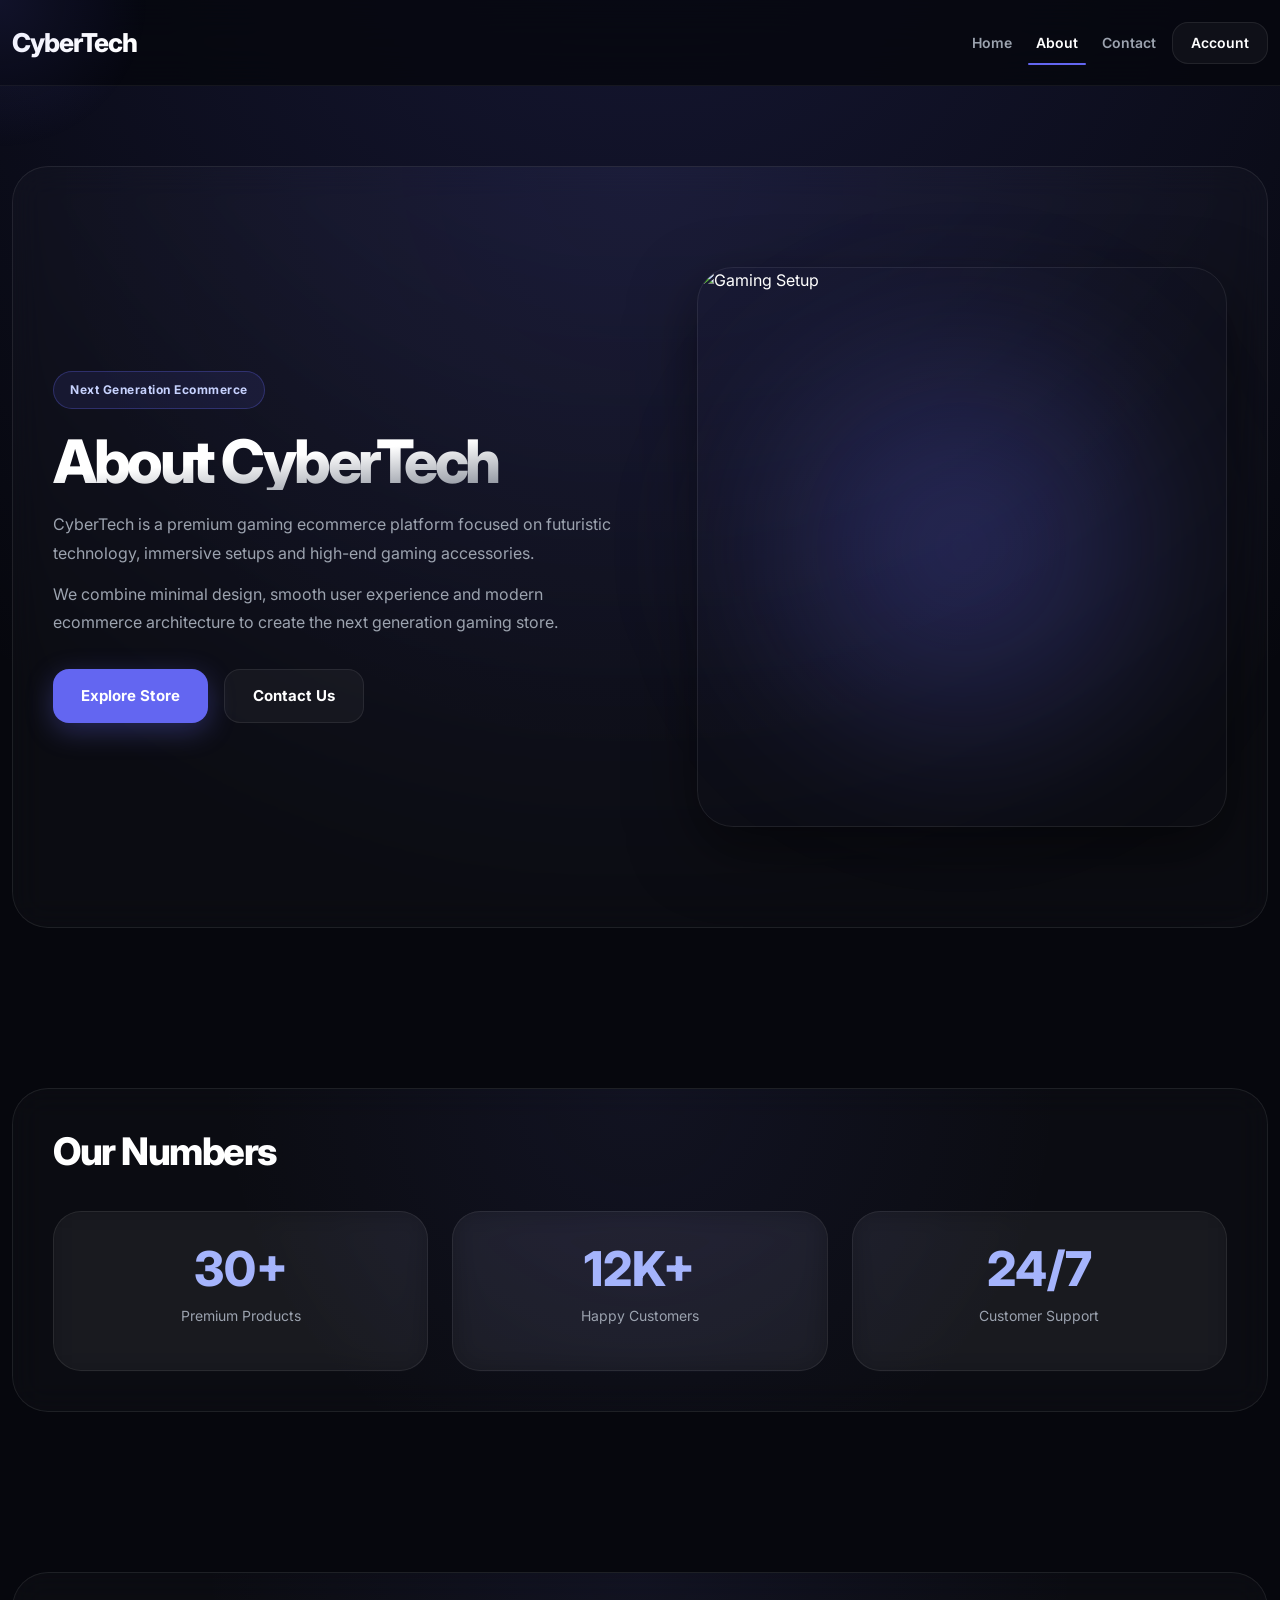
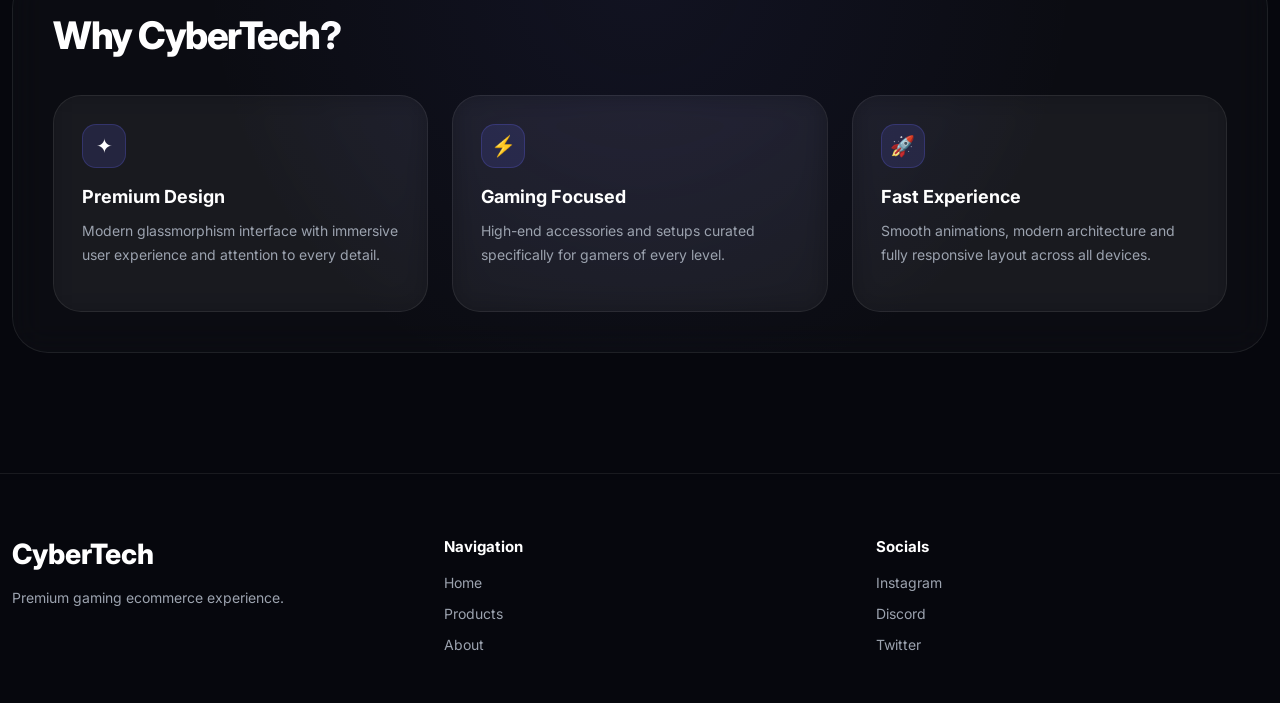
==== commit aca5f1b7: "v58 - скоротив як можна код" ====
--- a/about.html
+++ b/about.html
@@ -1,6 +1,5 @@
 <!DOCTYPE html>
 <html lang="en">
-
 <head>
     <meta charset="UTF-8">
     <meta name="viewport" content="width=device-width, initial-scale=1.0">
@@ -11,7 +10,6 @@
     <link href="https://fonts.googleapis.com/css2?family=Inter:wght@400;500;600;700;800&display=swap" rel="stylesheet">
     <link rel="stylesheet" href="css/style.css">
 </head>
-
 <body class="page-enter">
     <div class="cursor-glow"></div>
 
@@ -49,19 +47,17 @@
                 <div class="hero-wrapper">
                     <div class="hero-content">
                         <span class="hero-badge">Next Generation Ecommerce</span>
-                        <h1 class="hero-title">About CyberTech</h1>
-                        <p class="hero-text">CyberTech is a premium gaming ecommerce platform focused on futuristic
-                            technology, immersive setups and high-end gaming accessories.</p>
-                        <p class="hero-text">We combine minimal design, smooth user experience and modern ecommerce
-                            architecture to create the next generation gaming store.</p>
+                        <h1 class="hero-title" style="font-size: 60px;">About CyberTech</h1>
+                        <p class="hero-text">CyberTech is a premium gaming ecommerce platform focused on futuristic technology, immersive setups and high-end gaming accessories.</p>
+                        <p class="hero-text">We combine minimal design, smooth user experience and modern ecommerce architecture to create the next generation gaming store.</p>
                         <div class="hero-actions">
                             <a href="index.html"><button class="hero-btn">Explore Store</button></a>
+                            <a href="contact.html"><button class="hero-btn-secondary">Contact Us</button></a>
                         </div>
                     </div>
                     <div class="hero-visual">
                         <div class="hero-glow"></div>
-                        <img src="https://images.unsplash.com/photo-1542751371-adc38448a05e?q=80&w=1400"
-                            class="hero-image" alt="Gaming Setup">
+                        <img src="https://images.unsplash.com/photo-1542751371-adc38448a05e?q=80&w=1400" class="hero-image" alt="Gaming Setup">
                     </div>
                 </div>
             </div>
@@ -72,6 +68,7 @@
     <section>
         <div class="container">
             <div class="section-shell">
+                <h2 class="section-title">Our Numbers</h2>
                 <div class="row g-4">
                     <div class="col-md-4">
                         <div class="ui-card info-card info-card--stat">
@@ -96,27 +93,32 @@
         </div>
     </section>
 
-    <!-- Features -->
+    <!-- Why CyberTech -->
     <section>
         <div class="container">
-            <h2 class="section-title">Why CyberTech?</h2>
-            <div class="row g-4">
-                <div class="col-lg-4">
-                    <div class="ui-card info-card">
-                        <h3>Premium Design</h3>
-                        <p>Modern glassmorphism interface with immersive user experience.</p>
+            <div class="section-shell">
+                <h2 class="section-title">Why CyberTech?</h2>
+                <div class="row g-4">
+                    <div class="col-lg-4">
+                        <div class="ui-card info-card">
+                            <div style="width: 44px; height: 44px; border-radius: 14px; background: rgba(99,102,241,0.15); border: 1px solid rgba(99,102,241,0.25); display: flex; align-items: center; justify-content: center; font-size: 20px; margin-bottom: 18px;">✦</div>
+                            <h3 style="margin-bottom: 12px; font-size: 18px; font-weight: 700;">Premium Design</h3>
+                            <p style="color: var(--text-muted); font-size: 14px; line-height: 1.7;">Modern glassmorphism interface with immersive user experience and attention to every detail.</p>
+                        </div>
                     </div>
-                </div>
-                <div class="col-lg-4">
-                    <div class="ui-card info-card">
-                        <h3>Gaming Focused</h3>
-                        <p>High-end accessories and setups designed for gamers.</p>
+                    <div class="col-lg-4">
+                        <div class="ui-card info-card">
+                            <div style="width: 44px; height: 44px; border-radius: 14px; background: rgba(99,102,241,0.15); border: 1px solid rgba(99,102,241,0.25); display: flex; align-items: center; justify-content: center; font-size: 20px; margin-bottom: 18px;">⚡</div>
+                            <h3 style="margin-bottom: 12px; font-size: 18px; font-weight: 700;">Gaming Focused</h3>
+                            <p style="color: var(--text-muted); font-size: 14px; line-height: 1.7;">High-end accessories and setups curated specifically for gamers of every level.</p>
+                        </div>
                     </div>
-                </div>
-                <div class="col-lg-4">
-                    <div class="ui-card info-card">
-                        <h3>Fast Experience</h3>
-                        <p>Smooth animations, modern architecture and responsive layout.</p>
+                    <div class="col-lg-4">
+                        <div class="ui-card info-card">
+                            <div style="width: 44px; height: 44px; border-radius: 14px; background: rgba(99,102,241,0.15); border: 1px solid rgba(99,102,241,0.25); display: flex; align-items: center; justify-content: center; font-size: 20px; margin-bottom: 18px;">🚀</div>
+                            <h3 style="margin-bottom: 12px; font-size: 18px; font-weight: 700;">Fast Experience</h3>
+                            <p style="color: var(--text-muted); font-size: 14px; line-height: 1.7;">Smooth animations, modern architecture and fully responsive layout across all devices.</p>
+                        </div>
                     </div>
                 </div>
             </div>
@@ -156,23 +158,27 @@
         <div class="auth-box">
             <button class="close-auth" id="closeAuth">×</button>
             <h2 id="authTitle">Login</h2>
-            <form id="authForm">
+            <form id="authForm" class="auth-form">
                 <input type="text" id="authName" placeholder="Username">
                 <input type="email" id="authEmail" placeholder="Email">
                 <input type="password" id="authPassword" placeholder="Password">
-                <button type="submit" class="hero-btn auth-submit">Continue</button>
+                <button type="submit" class="auth-submit">Continue</button>
             </form>
         </div>
     </div>
 
-    <button class="scroll-top">
-
-        ↑
-
-    </button>
+    <button class="scroll-top" id="scrollTop">↑</button>
 
     <script src="https://cdn.jsdelivr.net/npm/bootstrap@5.3.8/dist/js/bootstrap.bundle.min.js"></script>
     <script src="js/auth.js"></script>
+    <script>
+        // Cursor glow
+        const cg = document.querySelector('.cursor-glow');
+        document.addEventListener('mousemove', e => { if(cg){ cg.style.left = e.clientX+'px'; cg.style.top = e.clientY+'px'; }});
+        // Scroll top
+        const st = document.getElementById('scrollTop');
+        window.addEventListener('scroll', () => { st?.classList.toggle('show-scroll-top', window.scrollY > 400); });
+        st?.addEventListener('click', () => window.scrollTo({ top: 0, behavior: 'smooth' }));
+    </script>
 </body>
-
 </html>
--- a/css/style.css
+++ b/css/style.css
@@ -1,3818 +1,1323 @@
-/* =========================
-   RESET
-========================= */
-
-* {
-
-    margin: 0;
+/* ========================= ROOT ========================= */
+:root {
+    --bg: #06070d;
+    --card: rgba(255,255,255,0.04);
+    --border: rgba(255,255,255,0.08);
+    --border-hover: rgba(99,102,241,0.34);
+    --text: #ffffff;
+    --text-muted: #9ca3af;
+    --accent: #6366f1;
+    --accent-hover: #7c80ff;
+    --accent-glow: rgba(99,102,241,0.32);
+    --red: #ef4444;
+    --green: #22c55e;
+    --tr: 0.3s ease;
+    --radius-sm: 16px;
+    --radius-md: 22px;
+    --radius-lg: 28px;
+    --radius-xl: 34px;
+    --radius-2xl: 36px;
+}
+
+/* ========================= RESET ========================= */
+*, *::before, *::after { margin: 0; padding: 0; box-sizing: border-box; }
+html { scroll-behavior: smooth; }
+a { text-decoration: none; color: inherit; }
+button { border: none; outline: none; cursor: pointer; font-family: inherit; }
+img { display: block; width: 100%; }
+ul { list-style: none; padding: 0; }
+
+/* ========================= BODY ========================= */
+body {
+    background: radial-gradient(ellipse 80% 50% at 50% -10%, rgba(99,102,241,0.18), transparent), #06070d;
+    color: var(--text);
+    font-family: "Inter", sans-serif;
+    overflow-x: hidden;
+}
+
+body::before {
+    content: "";
+    position: fixed;
+    inset: 0;
+    background-image: url("https://www.transparenttextures.com/patterns/asfalt-light.png");
+    opacity: 0.03;
+    pointer-events: none;
+    z-index: -1;
+}
+
+/* ========================= SCROLLBAR ========================= */
+::-webkit-scrollbar { width: 8px; }
+::-webkit-scrollbar-track { background: #06070d; }
+::-webkit-scrollbar-thumb { background: rgba(255,255,255,0.12); border-radius: 999px; }
+::selection { background: rgba(99,102,241,0.3); color: white; }
+
+/* ========================= CONTAINER ========================= */
+.container { max-width: 1340px; }
+
+/* ========================= SECTION ========================= */
+section { padding: 80px 0; }
+
+.section-shell {
+    position: relative;
+    padding: 40px;
+    border: 1px solid var(--border);
+    border-radius: var(--radius-2xl);
+    background: rgba(255,255,255,0.025);
+    backdrop-filter: blur(16px);
+    overflow: hidden;
+}
+
+.section-shell::before {
+    content: "";
+    position: absolute;
+    inset: 0;
+    background: radial-gradient(circle at top, rgba(99,102,241,0.07), transparent 60%);
+    pointer-events: none;
+}
+
+.section-title {
+    margin-bottom: 36px;
+    font-size: 38px;
+    font-weight: 800;
+    letter-spacing: -1.5px;
+}
+
+/* ========================= UI CARD ========================= */
+.ui-card {
+    border: 1px solid var(--border);
+    border-radius: var(--radius-lg);
+    background: var(--card);
+    backdrop-filter: blur(14px);
+}
+
+/* ========================= FORM CARD ========================= */
+.form-card { padding: 36px; }
+.form-card--center { text-align: center; }
+
+/* ========================= CURSOR GLOW ========================= */
+.cursor-glow {
+    position: fixed;
+    top: 0; left: 0;
+    width: 300px; height: 300px;
+    border-radius: 50%;
+    pointer-events: none;
+    z-index: 9999;
+    background: radial-gradient(circle, rgba(99,102,241,0.12) 0%, transparent 70%);
+    transform: translate(-50%, -50%);
+    transition: left 0.08s, top 0.08s;
+}
+
+/* ========================= LOADER ========================= */
+.loader-wrapper {
+    position: fixed;
+    inset: 0;
+    z-index: 9999;
+    display: flex;
+    align-items: center;
+    justify-content: center;
+    background: var(--bg);
+    transition: opacity 0.5s ease, visibility 0.5s ease;
+}
+
+.loader-wrapper.hide {
+    opacity: 0;
+    visibility: hidden;
+}
+
+.loader-logo {
+    font-size: 42px;
+    font-weight: 800;
+    letter-spacing: -2px;
+    background: linear-gradient(135deg, white, var(--accent));
+    -webkit-background-clip: text;
+    -webkit-text-fill-color: transparent;
+    animation: loaderPulse 1s ease-in-out infinite alternate;
+}
+
+@keyframes loaderPulse {
+    from { opacity: 0.4; transform: scale(0.97); }
+    to { opacity: 1; transform: scale(1); }
+}
+
+/* ========================= NAVBAR ========================= */
+.navbar {
+    position: sticky;
+    top: 0;
+    z-index: 1000;
+    padding: 18px 0;
+    backdrop-filter: blur(20px);
+    background: rgba(6,7,13,0.8);
+    border-bottom: 1px solid rgba(255,255,255,0.06);
+}
+
+.navbar-brand {
+    font-size: 26px;
+    font-weight: 800;
+    letter-spacing: -1px;
+    color: white !important;
+}
+
+.navbar-nav { gap: 8px; }
+
+.nav-link {
+    position: relative;
+    color: var(--text-muted) !important;
+    font-size: 14px;
+    font-weight: 600;
+    transition: var(--tr);
+}
+
+.nav-link:hover { color: white !important; }
+
+.active-nav { color: white !important; }
+.active-nav::after {
+    content: "";
+    position: absolute;
+    left: 0; bottom: -4px;
+    width: 100%; height: 2px;
+    border-radius: 999px;
+    background: var(--accent);
+}
+
+.nav-action-btn {
+    height: 42px;
+    padding: 0 18px;
+    border: 1px solid var(--border);
+    border-radius: var(--radius-sm);
+    background: rgba(255,255,255,0.04);
+    color: white;
+    font-size: 14px;
+    font-weight: 600;
+    transition: var(--tr);
+}
+
+.nav-action-btn:hover {
+    background: rgba(255,255,255,0.08);
+    border-color: rgba(255,255,255,0.14);
+    transform: translateY(-1px);
+}
+
+#cart-count { margin-left: 6px; color: #a5b4fc; }
+
+.navbar-toggler {
+    border: 1px solid var(--border);
+    background: rgba(255,255,255,0.04);
+    box-shadow: none !important;
+}
+
+/* ========================= ACCOUNT ========================= */
+.account-wrapper { position: relative; }
+
+.account-dropdown {
+    position: absolute;
+    top: 56px; right: 0;
+    width: 200px;
+    padding: 12px;
+    border: 1px solid var(--border);
+    border-radius: var(--radius-md);
+    background: rgba(8,10,18,0.98);
+    backdrop-filter: blur(24px);
+    display: flex;
+    flex-direction: column;
+    gap: 8px;
+    opacity: 0;
+    visibility: hidden;
+    transform: translateY(8px);
+    transition: var(--tr);
+}
+
+.show-dropdown { opacity: 1; visibility: visible; transform: translateY(0); }
+
+.account-dropdown button {
+    height: 44px;
+    border-radius: var(--radius-sm);
+    background: rgba(255,255,255,0.04);
+    color: white;
+    font-size: 14px;
+    font-weight: 600;
+    transition: var(--tr);
+}
+
+.account-dropdown button:hover { background: var(--accent); }
+
+/* ========================= HERO ========================= */
+.hero-section { position: relative; }
+
+.hero-section::before {
+    content: "";
+    position: absolute;
+    inset: 0;
+    background-image: linear-gradient(rgba(255,255,255,0.015) 1px, transparent 1px),
+                      linear-gradient(90deg, rgba(255,255,255,0.015) 1px, transparent 1px);
+    background-size: 60px 60px;
+    pointer-events: none;
+}
+
+.hero-wrapper {
+    display: grid;
+    grid-template-columns: 1.1fr 1fr;
+    align-items: center;
+    gap: 60px;
+    padding: 60px 0;
+}
+
+.hero-wrapper--text { grid-template-columns: 1fr; }
+.hero-content { position: relative; z-index: 2; }
+
+.hero-badge {
+    display: inline-flex;
+    align-items: center;
+    height: 38px;
+    padding: 0 16px;
+    margin-bottom: 24px;
+    border: 1px solid rgba(99,102,241,0.3);
+    border-radius: 999px;
+    background: rgba(99,102,241,0.1);
+    color: #c7d2fe;
+    font-size: 12px;
+    font-weight: 700;
+    letter-spacing: 0.5px;
+}
+
+.hero-title {
+    max-width: 720px;
+    margin-bottom: 20px;
+    font-size: 72px;
+    line-height: 0.95;
+    font-weight: 800;
+    letter-spacing: -3.5px;
+    background: linear-gradient(175deg, white 40%, #6b7280);
+    -webkit-background-clip: text;
+    -webkit-text-fill-color: transparent;
+}
+
+.hero-text {
+    max-width: 560px;
+    margin-bottom: 12px;
+    color: var(--text-muted);
+    font-size: 16px;
+    line-height: 1.8;
+}
+
+.hero-actions { display: flex; align-items: center; gap: 16px; margin-top: 32px; }
+
+.hero-btn {
+    position: relative;
+    overflow: hidden;
+    height: 54px;
+    padding: 0 28px;
+    border-radius: var(--radius-sm);
+    background: var(--accent);
+    color: white;
+    font-size: 15px;
+    font-weight: 700;
+    transition: var(--tr);
+    box-shadow: 0 8px 28px var(--accent-glow);
+}
+
+.hero-btn::before {
+    content: "";
+    position: absolute;
+    inset: 0;
+    background: linear-gradient(120deg, transparent, rgba(255,255,255,0.2), transparent);
+    transform: translateX(-120%);
+    transition: 0.6s ease;
+}
+
+.hero-btn:hover { transform: translateY(-3px); background: var(--accent-hover); box-shadow: 0 16px 40px rgba(99,102,241,0.45); }
+.hero-btn:hover::before { transform: translateX(120%); }
+
+.hero-btn-secondary {
+    position: relative;
+    overflow: hidden;
+    height: 54px;
+    padding: 0 28px;
+    border: 1px solid var(--border);
+    border-radius: var(--radius-sm);
+    background: rgba(255,255,255,0.04);
+    color: white;
+    font-size: 15px;
+    font-weight: 700;
+    transition: var(--tr);
+}
+
+.hero-btn-secondary:hover { transform: translateY(-3px); background: rgba(255,255,255,0.08); border-color: rgba(255,255,255,0.14); }
+
+.hero-visual { position: relative; }
+
+.hero-glow {
+    position: absolute;
+    inset: 0;
+    background: radial-gradient(circle, rgba(99,102,241,0.3), transparent 70%);
+    filter: blur(60px);
+    z-index: 1;
+}
+
+.hero-image {
+    position: relative;
+    z-index: 2;
+    border: 1px solid var(--border);
+    border-radius: var(--radius-2xl);
+    object-fit: cover;
+    min-height: 560px;
+    transition: 0.4s ease;
+    box-shadow: 0 24px 64px rgba(0,0,0,0.5);
+}
+
+.hero-image:hover { transform: translateY(-6px) scale(1.01); }
+
+/* ========================= SWIPER OVERRIDES ========================= */
+.heroSwiper { width: 100%; }
+
+.swiper-button-prev, .swiper-button-next {
+    width: 48px !important;
+    height: 48px !important;
+    border-radius: 50% !important;
+    background: rgba(255,255,255,0.08) !important;
+    border: 1px solid var(--border) !important;
+    backdrop-filter: blur(12px);
+    color: white !important;
+    transition: var(--tr) !important;
+}
+
+.swiper-button-prev:hover, .swiper-button-next:hover { background: var(--accent) !important; }
+.swiper-button-prev::after, .swiper-button-next::after { font-size: 14px !important; font-weight: 700 !important; }
+
+.swiper-pagination-bullet { background: rgba(255,255,255,0.3) !important; }
+.swiper-pagination-bullet-active { background: var(--accent) !important; }
+
+/* ========================= SEARCH + FILTERS ========================= */
+.search-input {
+    width: 100%;
+    height: 54px;
+    padding: 0 20px;
+    border: 1px solid var(--border);
+    border-radius: var(--radius-sm);
+    background: rgba(255,255,255,0.04);
+    color: white;
+    font-size: 15px;
+    outline: none;
+    transition: var(--tr);
+    font-family: inherit;
+}
+
+.search-input:focus { border-color: var(--border-hover); box-shadow: 0 0 0 3px rgba(99,102,241,0.1); }
+.search-input::placeholder { color: #4b5563; }
+
+.filter-buttons { margin-top: 20px; display: flex; flex-wrap: wrap; gap: 10px; }
+
+.filter-btn {
+    height: 42px;
+    padding: 0 16px;
+    border: 1px solid var(--border);
+    border-radius: var(--radius-sm);
+    background: rgba(255,255,255,0.03);
+    color: var(--text-muted);
+    font-size: 13px;
+    font-weight: 600;
+    transition: var(--tr);
+    font-family: inherit;
+}
+
+.filter-btn:hover { color: white; background: rgba(255,255,255,0.07); transform: translateY(-1px); }
+.filter-btn.active, .filter-btn.active-filter { background: var(--accent); border-color: var(--accent); color: white; box-shadow: 0 6px 20px var(--accent-glow); }
+
+/* ========================= PRODUCT CARD ========================= */
+.product-card {
+    position: relative;
+    border: 1px solid var(--border);
+    border-radius: var(--radius-xl);
+    background: rgba(255,255,255,0.025);
+    overflow: hidden;
+    transition: transform 0.35s ease, border-color 0.35s ease, box-shadow 0.35s ease;
+    backdrop-filter: blur(14px);
+    cursor: pointer;
+}
+
+.product-card::before {
+    content: "";
+    position: absolute;
+    inset: 0;
+    background: linear-gradient(135deg, rgba(99,102,241,0.1), transparent 50%);
+    opacity: 0;
+    transition: var(--tr);
+    pointer-events: none;
+    z-index: 1;
+}
+
+.product-card:hover { transform: translateY(-8px); border-color: var(--border-hover); box-shadow: 0 20px 60px rgba(0,0,0,0.5); }
+.product-card:hover::before { opacity: 1; }
+
+.product-image-wrapper { position: relative; overflow: hidden; }
+
+.product-image-wrapper::after {
+    content: "";
+    position: absolute;
+    inset: 0;
+    background: linear-gradient(to top, rgba(0,0,0,0.4), transparent 55%);
+    pointer-events: none;
+}
+
+.product-image {
+    aspect-ratio: 1 / 1;
+    object-fit: cover;
+    transition: 0.5s ease;
+}
+
+.product-card:hover .product-image { transform: scale(1.05); }
+
+.product-badge {
+    position: absolute;
+    top: 14px; left: 14px;
+    z-index: 5;
+    height: 32px;
+    padding: 0 12px;
+    border-radius: 999px;
+    background: rgba(99,102,241,0.9);
+    color: white;
+    font-size: 11px;
+    font-weight: 700;
+    display: inline-flex;
+    align-items: center;
+    letter-spacing: 0.5px;
+}
+
+.wishlist-btn {
+    position: absolute;
+    top: 14px; right: 14px;
+    z-index: 5;
+    width: 40px; height: 40px;
+    border-radius: 50%;
+    background: rgba(0,0,0,0.4);
+    color: white;
+    font-size: 17px;
+    transition: var(--tr);
+    backdrop-filter: blur(10px);
+    border: 1px solid rgba(255,255,255,0.1);
+}
+
+.wishlist-btn:hover, .wishlist-btn.active { background: var(--accent); transform: scale(1.1); }
+
+.product-content { padding: 22px; }
+
+.product-category {
+    display: inline-block;
+    margin-bottom: 8px;
+    color: #a5b4fc;
+    font-size: 11px;
+    font-weight: 700;
+    text-transform: uppercase;
+    letter-spacing: 1.5px;
+}
+
+.product-card h3 {
+    margin-bottom: 16px;
+    font-size: 20px;
+    font-weight: 800;
+    line-height: 1.25;
+}
+
+.product-bottom {
+    display: flex;
+    align-items: center;
+    justify-content: space-between;
+    gap: 12px;
+}
+
+.price, .product-price {
+    font-size: 24px;
+    font-weight: 800;
+    letter-spacing: -0.5px;
+    background: linear-gradient(135deg, white, #a5b4fc);
+    -webkit-background-clip: text;
+    -webkit-text-fill-color: transparent;
+}
+
+.product-btn {
+    position: relative;
+    overflow: hidden;
+    height: 44px;
+    padding: 0 18px;
+    border-radius: var(--radius-sm);
+    background: rgba(99,102,241,0.12);
+    color: white;
+    font-size: 13px;
+    font-weight: 700;
+    transition: var(--tr);
+    border: 1px solid rgba(99,102,241,0.22);
+    font-family: inherit;
+}
+
+.product-btn::before {
+    content: "";
+    position: absolute;
+    inset: 0;
+    background: linear-gradient(120deg, transparent, rgba(255,255,255,0.15), transparent);
+    transform: translateX(-120%);
+    transition: 0.6s ease;
+}
+
+.product-btn:hover { transform: translateY(-2px); background: var(--accent); border-color: var(--accent); }
+.product-btn:hover::before { transform: translateX(120%); }
+.product-btn.added { background: var(--green) !important; border-color: var(--green) !important; pointer-events: none; }
+
+/* PC Build Specs */
+.pc-build-mini-specs {
+    list-style: none;
     padding: 0;
-    box-sizing: border-box;
-}
-
-/* =========================
-   ROOT
-========================= */
-
-:root {
-
-    --bg:
-        #06070d;
-
-    --card:
-        rgba(255, 255, 255, 0.04);
-
-    --border:
-        rgba(255, 255, 255, 0.08);
-
-    --text:
-        #ffffff;
-
-    --text-light:
-        #9ca3af;
-
-    --accent:
-        #6366f1;
-
-    --accent-hover:
-        #7c80ff;
-
-    --transition:
-        0.3s ease;
-}
-
-/* =========================
-   BODY
-========================= */
-
-body {
-
-    background:
-        radial-gradient(circle at top,
-            rgba(99, 102, 241, 0.16),
-            transparent 30%),
-        #06070d;
-
-    color:
-        var(--text);
-
-    font-family:
-        "Inter",
-        sans-serif;
-
-    overflow-x:
-        hidden;
-}
-
-/* =========================
-   SCROLLBAR
-========================= */
-
-::-webkit-scrollbar {
-
-    width: 10px;
-}
-
-::-webkit-scrollbar-track {
-
-    background:
-        #06070d;
-}
-
-::-webkit-scrollbar-thumb {
-
-    background:
-        rgba(255, 255, 255, 0.14);
-
-    border-radius:
-        999px;
-}
-
-/* =========================
-   CONTAINER
-========================= */
-
-.container {
-
-    max-width:
-        1340px;
-}
-
-/* =========================
-   LINKS
-========================= */
-
-a {
-
-    text-decoration:
-        none;
-
-    color:
-        inherit;
-}
-
-/* =========================
-   BUTTONS
-========================= */
-
-button {
-
-    border:
-        none;
-
-    outline:
-        none;
-
-    cursor:
-        pointer;
-
-    font-family:
-        inherit;
-}
-
-/* =========================
-   IMAGES
-========================= */
-
-img {
-
-    display:
-        block;
-
-    width:
-        100%;
-}
-
-/* =========================
-   SECTION
-========================= */
-
-section {
-
-    padding:
-        90px 0;
-}
-
-/* =========================
-   SECTION SHELL
-========================= */
-
-.section-shell {
-
-    position:
-        relative;
-
-    padding:
-        42px;
-
-    border:
-        1px solid var(--border);
-
-    border-radius:
-        36px;
-
-    background:
-        rgba(255, 255, 255, 0.03);
-
-    backdrop-filter:
-        blur(16px);
-
-    overflow:
-        hidden;
-}
-
-/* =========================
-   SECTION TITLE
-========================= */
-
-.section-title {
-
-    margin-bottom:
-        42px;
-
-    font-size:
-        42px;
-
-    font-weight:
-        800;
-
-    letter-spacing:
-        -2px;
-}
-
-/* =========================
-   UI CARD
-========================= */
-
-.ui-card {
-
-    border:
-        1px solid var(--border);
-
-    border-radius:
-        28px;
-
-    background:
-        var(--card);
-
-    backdrop-filter:
-        blur(14px);
-}
-
-/* =========================
-   CURSOR GLOW
-========================= */
-
-.cursor-glow {
-
-    position:
-        fixed;
-
-    top:
-        0;
-
-    left:
-        0;
-
-    width:
-        26px;
-
-    height:
-        26px;
-
-    border-radius:
-        50%;
-
-    pointer-events:
-        none;
-
-    z-index:
-        9999;
-
-    background:
-        radial-gradient(circle,
-            rgba(99, 102, 241, 0.22) 0%,
-            transparent 75%);
-
-    transform:
-        translate(-50%, -50%);
-
-    filter:
-        blur(10px);
-
-    opacity:
-        0.55;
-}
-
-/* =========================
-   NAVBAR
-========================= */
-
-.navbar {
-
-    position:
-        sticky;
-
-    top:
-        0;
-
-    z-index:
-        1000;
-
-    padding:
-        22px 0;
-
-    backdrop-filter:
-        blur(18px);
-
-    background:
-        rgba(6, 7, 13, 0.72);
-
-    border-bottom:
-        1px solid rgba(255, 255, 255, 0.06);
-}
-
-/* =========================
-   BRAND
-========================= */
-
-.navbar-brand {
-
-    font-size:
-        30px;
-
-    font-weight:
-        800;
-
-    letter-spacing:
-        -1px;
-
-    color:
-        white !important;
-}
-
-/* =========================
-   NAV LINKS
-========================= */
-
-.navbar-nav {
-
-    gap:
-        12px;
-}
-
-.nav-link {
-
-    position:
-        relative;
-
-    color:
-        var(--text-light) !important;
-
-    font-size:
-        15px;
-
-    font-weight:
-        600;
-
-    transition:
-        var(--transition);
-}
-
-.nav-link:hover {
-
-    color:
-        white !important;
-}
-
-/* =========================
-   ACTIVE LINK
-========================= */
-
-.active-nav {
-
-    color:
-        white !important;
-}
-
-.active-nav::after {
-
-    content:
-        "";
-
-    position:
-        absolute;
-
-    left:
-        0;
-
-    bottom:
-        -6px;
-
-    width:
-        100%;
-
-    height:
-        2px;
-
-    border-radius:
-        999px;
-
-    background:
-        var(--accent);
-}
-
-/* =========================
-   NAV BUTTONS
-========================= */
-
-.nav-action-btn {
-
-    height:
-        46px;
-
-    padding:
-        0 20px;
-
-    border:
-        1px solid var(--border);
-
-    border-radius:
-        16px;
-
-    background:
-        rgba(255, 255, 255, 0.04);
-
-    color:
-        white;
-
-    font-size:
-        14px;
-
-    font-weight:
-        600;
-
-    transition:
-        var(--transition);
-
-    backdrop-filter:
-        blur(12px);
-}
-
-.nav-action-btn:hover {
-
-    transform:
-        translateY(-2px);
-
-    background:
-        rgba(255, 255, 255, 0.08);
-
-    border-color:
-        rgba(255, 255, 255, 0.16);
-}
-
-/* =========================
-   CART COUNT
-========================= */
-
-#cart-count {
-
-    margin-left:
-        6px;
-
-    color:
-        #a5b4fc;
-}
-
-/* =========================
-   ACCOUNT
-========================= */
-
-.account-wrapper {
-
-    position:
-        relative;
-}
-
-/* =========================
-   ACCOUNT DROPDOWN
-========================= */
-
-.account-dropdown {
-
-    position:
-        absolute;
-
-    top:
-        62px;
-
-    right:
-        0;
-
-    width:
-        220px;
-
-    padding:
-        14px;
-
-    border:
-        1px solid var(--border);
-
-    border-radius:
-        22px;
-
-    background:
-        rgba(10, 12, 20, 0.95);
-
-    backdrop-filter:
-        blur(20px);
-
-    display:
-        flex;
-
-    flex-direction:
-        column;
-
-    gap:
-        10px;
-
-    opacity:
-        0;
-
-    visibility:
-        hidden;
-
-    transform:
-        translateY(10px);
-
-    transition:
-        var(--transition);
-}
-
-/* =========================
-   SHOW DROPDOWN
-========================= */
-
-.show-dropdown {
-
-    opacity:
-        1;
-
-    visibility:
-        visible;
-
-    transform:
-        translateY(0);
-}
-
-/* =========================
-   DROPDOWN BUTTONS
-========================= */
-
-.account-dropdown button {
-
-    height:
-        48px;
-
-    border-radius:
-        16px;
-
-    background:
-        rgba(255, 255, 255, 0.04);
-
-    color:
-        white;
-
-    font-size:
-        14px;
-
-    font-weight:
-        600;
-
-    transition:
-        var(--transition);
-}
-
-.account-dropdown button:hover {
-
-    background:
-        var(--accent);
-}
-
-/* =========================
-   NAVBAR TOGGLER
-========================= */
-
-.navbar-toggler {
-
-    border:
-        1px solid var(--border);
-
-    background:
-        rgba(255, 255, 255, 0.04);
-
-    box-shadow:
-        none !important;
-}
-
-/* =========================
-   HERO
-========================= */
-
-.hero-wrapper {
-
-    display:
-        grid;
-
-    grid-template-columns:
-        1.1fr 1fr;
-
-    align-items:
-        center;
-
-    gap:
-        60px;
-}
-
-/* =========================
-   HERO CONTENT
-========================= */
-
-.hero-content {
-
-    position:
-        relative;
-
-    z-index:
-        2;
-}
-
-/* =========================
-   HERO BADGE
-========================= */
-
-.hero-badge {
-
-    display:
-        inline-flex;
-
-    align-items:
-        center;
-
-    height:
-        42px;
-
-    padding:
-        0 18px;
-
-    margin-bottom:
-        24px;
-
-    border:
-        1px solid rgba(99, 102, 241, 0.26);
-
-    border-radius:
-        999px;
-
-    background:
-        rgba(99, 102, 241, 0.08);
-
-    color:
-        #c7d2fe;
-
-    font-size:
-        13px;
-
-    font-weight:
-        700;
-
-    letter-spacing:
-        0.4px;
-}
-
-/* =========================
-   HERO TITLE
-========================= */
-
-.hero-title {
-
-    max-width:
-        720px;
-
-    margin-bottom:
-        26px;
-
-    font-size:
-        78px;
-
-    line-height:
-        0.95;
-
-    font-weight:
-        800;
-
-    letter-spacing:
-        -4px;
-
-    background:
-        linear-gradient(180deg,
-            white,
-            #9ca3af);
-
-    -webkit-background-clip:
-        text;
-
-    -webkit-text-fill-color:
-        transparent;
-}
-
-/* =========================
-   HERO TEXT
-========================= */
-
-.hero-text {
-
-    max-width:
-        620px;
-
-    margin-bottom:
-        18px;
-
-    color:
-        var(--text-light);
-
-    font-size:
-        17px;
-
-    line-height:
-        1.8;
-}
-
-/* =========================
-   HERO ACTIONS
-========================= */
-
-.hero-actions {
-
-    display:
-        flex;
-
-    align-items:
-        center;
-
-    gap:
-        18px;
-
-    margin-top:
-        36px;
-}
-
-/* =========================
-   HERO BUTTON
-========================= */
-
-.hero-btn {
-
-    height:
-        58px;
-
-    padding:
-        0 28px;
-
-    border-radius:
-        18px;
-
-    background:
-        var(--accent);
-
-    color:
-        white;
-
-    font-size:
-        15px;
-
-    font-weight:
-        700;
-
-    transition:
-        var(--transition);
-
-    box-shadow:
-        0 10px 30px rgba(99, 102, 241, 0.32);
-}
-
-.hero-btn:hover {
-
-    transform:
-        translateY(-4px);
-
-    background:
-        var(--accent-hover);
-
-    box-shadow:
-        0 18px 40px rgba(99, 102, 241, 0.4);
-}
-
-/* =========================
-   HERO SECOND BUTTON
-========================= */
-
-.hero-btn-secondary {
-
-    height:
-        58px;
-
-    padding:
-        0 28px;
-
-    border:
-        1px solid var(--border);
-
-    border-radius:
-        18px;
-
-    background:
-        rgba(255, 255, 255, 0.04);
-
-    color:
-        white;
-
-    font-size:
-        15px;
-
-    font-weight:
-        700;
-
-    transition:
-        var(--transition);
-
-    backdrop-filter:
-        blur(12px);
-}
-
-.hero-btn-secondary:hover {
-
-    transform:
-        translateY(-4px);
-
-    background:
-        rgba(255, 255, 255, 0.08);
-}
-
-/* =========================
-   HERO VISUAL
-========================= */
-
-.hero-visual {
-
-    position:
-        relative;
-}
-
-/* =========================
-   HERO GLOW
-========================= */
-
-.hero-glow {
-
-    position:
-        absolute;
-
-    inset:
-        0;
-
-    background:
-        radial-gradient(circle,
-            rgba(99, 102, 241, 0.34),
-            transparent 70%);
-
-    filter:
-        blur(80px);
-
-    z-index:
-        1;
-}
-
-/* =========================
-   HERO IMAGE
-========================= */
-
-.hero-image {
-
-    position:
-        relative;
-
-    z-index:
-        2;
-
-    border:
-        1px solid var(--border);
-
-    border-radius:
-        36px;
-
-    object-fit:
-        cover;
-
-    min-height:
-        620px;
-
-    transition:
-        var(--transition);
-
-    box-shadow:
-        0 20px 60px rgba(0, 0, 0, 0.45);
-}
-
-.hero-image:hover {
-
-    transform:
-        translateY(-6px) scale(1.01);
-}
-
-/* =========================
-   HERO TEXT ONLY
-========================= */
-
-.hero-wrapper--text {
-
-    grid-template-columns:
-        1fr;
-}
-
-/* =========================
-   RESPONSIVE
-========================= */
-
+    margin: 0 0 18px;
+    display: flex;
+    flex-direction: column;
+    gap: 6px;
+}
+
+.pc-build-mini-specs li {
+    color: var(--text-muted);
+    font-size: 13px;
+    padding-left: 16px;
+    position: relative;
+}
+
+.pc-build-mini-specs li::before {
+    content: "";
+    position: absolute;
+    left: 0; top: 7px;
+    width: 6px; height: 6px;
+    border-radius: 50%;
+    background: var(--accent);
+}
+
+/* ========================= LOAD MORE ========================= */
+.load-more-wrapper { display: flex; justify-content: center; margin-top: 48px; }
+
+.load-more-btn {
+    min-width: 200px;
+    height: 52px;
+    border: 1px solid var(--border);
+    border-radius: var(--radius-sm);
+    background: rgba(255,255,255,0.04);
+    color: white;
+    font-size: 14px;
+    font-weight: 700;
+    transition: var(--tr);
+    font-family: inherit;
+}
+
+.load-more-btn:hover {
+    transform: translateY(-3px);
+    background: white;
+    color: #06070d;
+    border-color: white;
+    box-shadow: 0 14px 36px rgba(255,255,255,0.12);
+}
+
+/* ========================= REVIEWS ========================= */
+.info-card { padding: 28px; height: 100%; }
+.info-card--review { text-align: center; }
+
+.review-avatar {
+    width: 80px; height: 80px;
+    margin: 0 auto 18px;
+    border-radius: 50%;
+    background: linear-gradient(135deg, rgba(99,102,241,0.3), rgba(99,102,241,0.05));
+    border: 2px solid rgba(99,102,241,0.2);
+}
+
+.info-card--review h3 { margin-bottom: 12px; font-size: 17px; font-weight: 700; }
+.info-card--review p { color: var(--text-muted); font-size: 14px; line-height: 1.7; }
+
+/* Stat cards */
+.info-card--stat { text-align: center; }
+.info-card--stat h2 { margin-bottom: 8px; font-size: 48px; font-weight: 800; color: #a5b4fc; }
+.info-card--stat p { color: var(--text-muted); font-size: 14px; }
+
+/* ========================= NEWSLETTER ========================= */
+.newsletter-form {
+    display: flex;
+    gap: 12px;
+    justify-content: center;
+    margin-top: 24px;
+    flex-wrap: wrap;
+}
+
+.newsletter-form input {
+    width: 100%;
+    max-width: 360px;
+    height: 52px;
+    padding: 0 18px;
+    border: 1px solid var(--border);
+    border-radius: var(--radius-sm);
+    background: rgba(255,255,255,0.04);
+    color: white;
+    font-size: 14px;
+    outline: none;
+    font-family: inherit;
+    transition: var(--tr);
+}
+
+.newsletter-form input:focus { border-color: var(--border-hover); box-shadow: 0 0 0 3px rgba(99,102,241,0.1); }
+.newsletter-form input::placeholder { color: #4b5563; }
+
+/* ========================= CART SIDEBAR ========================= */
+.cart-overlay {
+    position: fixed;
+    inset: 0;
+    background: rgba(0,0,0,0.6);
+    backdrop-filter: blur(4px);
+    z-index: 2999;
+    opacity: 0;
+    visibility: hidden;
+    transition: var(--tr);
+}
+
+.cart-overlay.show-overlay { opacity: 1; visibility: visible; }
+
+.cart-sidebar {
+    position: fixed;
+    top: 0; right: -480px;
+    width: 460px;
+    height: 100vh;
+    padding: 28px;
+    background: rgba(8,10,18,0.98);
+    backdrop-filter: blur(24px);
+    border-left: 1px solid var(--border);
+    z-index: 3000;
+    transition: 0.4s cubic-bezier(0.4,0,0.2,1);
+    overflow-y: auto;
+    display: flex;
+    flex-direction: column;
+    gap: 0;
+}
+
+.cart-sidebar.show-cart { right: 0; }
+
+.cart-header {
+    display: flex;
+    align-items: center;
+    justify-content: space-between;
+    margin-bottom: 28px;
+    padding-bottom: 20px;
+    border-bottom: 1px solid var(--border);
+}
+
+.cart-header h2 { font-size: 26px; font-weight: 800; }
+
+.close-cart {
+    width: 44px; height: 44px;
+    border-radius: var(--radius-sm);
+    background: rgba(255,255,255,0.06);
+    color: white;
+    font-size: 22px;
+    transition: var(--tr);
+}
+
+.close-cart:hover { background: var(--accent); transform: rotate(90deg); }
+
+.cart-items { display: flex; flex-direction: column; gap: 14px; flex: 1; }
+
+.cart-item {
+    display: flex;
+    gap: 14px;
+    padding: 16px;
+    border: 1px solid var(--border);
+    border-radius: var(--radius-md);
+    background: rgba(255,255,255,0.025);
+}
+
+.cart-item img {
+    width: 90px; height: 90px;
+    border-radius: var(--radius-sm);
+    object-fit: cover;
+    flex-shrink: 0;
+}
+
+.cart-item-info, .cart-item-content { flex: 1; }
+
+.cart-item-title, .cart-item-content h4 {
+    margin-bottom: 8px;
+    font-size: 15px;
+    font-weight: 700;
+}
+
+.cart-item-price, .cart-item-content .cart-item-price {
+    margin-bottom: 12px;
+    color: #a5b4fc;
+    font-size: 16px;
+    font-weight: 700;
+}
+
+.cart-item-actions { display: flex; align-items: center; gap: 10px; }
+
+.cart-qty-btn {
+    width: 32px; height: 32px;
+    border-radius: 10px;
+    background: rgba(255,255,255,0.07);
+    color: white;
+    font-size: 15px;
+    font-weight: 700;
+    transition: var(--tr);
+}
+
+.cart-qty-btn:hover { background: var(--accent); }
+
+.remove-cart-item, .remove-cart-btn {
+    margin-left: auto;
+    background: transparent;
+    color: var(--red);
+    font-size: 13px;
+    font-weight: 700;
+    transition: var(--tr);
+}
+
+.remove-cart-item:hover, .remove-cart-btn:hover { opacity: 0.7; }
+
+.empty-cart {
+    padding: 60px 20px;
+    text-align: center;
+}
+
+.empty-cart h3 { font-size: 22px; font-weight: 700; margin-bottom: 10px; }
+.empty-cart p { color: var(--text-muted); font-size: 14px; }
+
+.cart-footer {
+    margin-top: 24px;
+    padding-top: 24px;
+    border-top: 1px solid var(--border);
+}
+
+.cart-summary { display: flex; flex-direction: column; gap: 10px; margin-bottom: 20px; }
+.cart-summary > div { display: flex; justify-content: space-between; align-items: center; color: var(--text-muted); font-size: 14px; }
+.cart-summary > div strong { color: white; font-size: 15px; }
+.cart-total { padding-top: 12px; border-top: 1px solid var(--border); }
+.cart-total span, .cart-total strong { font-size: 18px !important; color: white !important; font-weight: 800; }
+
+.checkout-btn {
+    position: relative;
+    overflow: hidden;
+    width: 100%;
+    height: 56px;
+    border-radius: var(--radius-sm);
+    background: var(--accent);
+    color: white;
+    font-size: 15px;
+    font-weight: 700;
+    transition: var(--tr);
+    font-family: inherit;
+}
+
+.checkout-btn::before {
+    content: "";
+    position: absolute;
+    inset: 0;
+    background: linear-gradient(120deg, transparent, rgba(255,255,255,0.2), transparent);
+    transform: translateX(-120%);
+    transition: 0.6s ease;
+}
+
+.checkout-btn:hover { transform: translateY(-2px); background: var(--accent-hover); }
+.checkout-btn:hover::before { transform: translateX(120%); }
+
+/* ========================= FLOATING CART ========================= */
+.floating-cart {
+    position: fixed;
+    left: 24px; bottom: 24px;
+    height: 52px;
+    padding: 0 20px;
+    border-radius: var(--radius-md);
+    background: rgba(99,102,241,0.9);
+    color: white;
+    font-size: 14px;
+    font-weight: 700;
+    border: 1px solid rgba(255,255,255,0.1);
+    backdrop-filter: blur(14px);
+    z-index: 2000;
+    transition: var(--tr);
+    box-shadow: 0 8px 28px var(--accent-glow);
+}
+
+.floating-cart:hover { transform: translateY(-3px); background: var(--accent-hover); }
+
+/* ========================= TOAST ========================= */
+.toast-notification {
+    position: fixed;
+    right: 24px; bottom: 24px;
+    min-width: 260px;
+    padding: 16px 20px;
+    border: 1px solid rgba(34,197,94,0.25);
+    border-radius: var(--radius-md);
+    background: rgba(8,10,18,0.97);
+    color: white;
+    font-size: 14px;
+    font-weight: 600;
+    backdrop-filter: blur(20px);
+    transform: translateY(100px);
+    opacity: 0;
+    transition: 0.4s cubic-bezier(0.34,1.56,0.64,1);
+    z-index: 5000;
+    box-shadow: 0 8px 32px rgba(0,0,0,0.4);
+}
+
+.toast-notification.show { transform: translateY(0); opacity: 1; }
+
+/* ========================= AUTH MODAL ========================= */
+.auth-modal {
+    position: fixed;
+    inset: 0;
+    display: flex;
+    align-items: center;
+    justify-content: center;
+    padding: 24px;
+    background: rgba(0,0,0,0.75);
+    backdrop-filter: blur(8px);
+    opacity: 0;
+    visibility: hidden;
+    transition: var(--tr);
+    z-index: 4000;
+}
+
+.auth-modal.show-auth { opacity: 1; visibility: visible; }
+
+.auth-box {
+    width: 100%;
+    max-width: 460px;
+    padding: 36px;
+    border: 1px solid var(--border);
+    border-radius: var(--radius-xl);
+    background: rgba(8,10,18,0.98);
+    position: relative;
+    transform: translateY(24px) scale(0.98);
+    transition: 0.35s cubic-bezier(0.34,1.56,0.64,1);
+}
+
+.auth-modal.show-auth .auth-box { transform: translateY(0) scale(1); }
+
+.close-auth {
+    position: absolute;
+    top: 20px; right: 20px;
+    width: 38px; height: 38px;
+    border-radius: var(--radius-sm);
+    background: rgba(255,255,255,0.06);
+    color: white;
+    font-size: 20px;
+    transition: var(--tr);
+}
+
+.close-auth:hover { background: var(--accent); transform: rotate(90deg); }
+
+.auth-box h2 { margin-bottom: 28px; font-size: 32px; font-weight: 800; letter-spacing: -1px; }
+
+.auth-form { display: flex; flex-direction: column; gap: 14px; }
+
+.auth-form input {
+    width: 100%;
+    height: 52px;
+    padding: 0 18px;
+    border: 1px solid var(--border);
+    border-radius: var(--radius-sm);
+    background: rgba(255,255,255,0.04);
+    color: white;
+    font-size: 14px;
+    outline: none;
+    font-family: inherit;
+    transition: var(--tr);
+}
+
+.auth-form input:focus { border-color: var(--border-hover); box-shadow: 0 0 0 3px rgba(99,102,241,0.1); }
+.auth-form input::placeholder { color: #4b5563; }
+
+.auth-submit {
+    height: 52px;
+    border-radius: var(--radius-sm);
+    background: var(--accent);
+    color: white;
+    font-size: 15px;
+    font-weight: 700;
+    transition: var(--tr);
+    font-family: inherit;
+}
+
+.auth-submit:hover { transform: translateY(-2px); background: var(--accent-hover); }
+
+/* ========================= SCROLL TOP ========================= */
+.scroll-top {
+    position: fixed;
+    right: 24px; bottom: 24px;
+    width: 52px; height: 52px;
+    border-radius: var(--radius-md);
+    background: rgba(99,102,241,0.9);
+    color: white;
+    font-size: 20px;
+    border: 1px solid rgba(255,255,255,0.08);
+    backdrop-filter: blur(14px);
+    z-index: 3000;
+    opacity: 0;
+    visibility: hidden;
+    transform: translateY(16px);
+    transition: var(--tr);
+    box-shadow: 0 8px 28px var(--accent-glow);
+}
+
+.scroll-top.show-scroll-top { opacity: 1; visibility: visible; transform: translateY(0); }
+.scroll-top:hover { transform: translateY(-3px); background: var(--accent-hover); }
+
+/* ========================= CART BOUNCE ========================= */
+.cart-bounce { animation: cartBounce 0.4s ease; }
+@keyframes cartBounce {
+    0% { transform: scale(1); }
+    40% { transform: scale(1.4); }
+    100% { transform: scale(1); }
+}
+
+/* ========================= PRODUCT PAGE ========================= */
+.product-page { padding-top: 0; }
+
+.breadcrumbs {
+    display: flex;
+    align-items: center;
+    flex-wrap: wrap;
+    gap: 10px;
+    margin-bottom: 36px;
+    color: var(--text-muted);
+    font-size: 13px;
+}
+
+.breadcrumbs a:hover { color: white; }
+
+.product-layout {
+    display: grid;
+    grid-template-columns: 1fr 1fr;
+    gap: 48px;
+}
+
+.product-gallery { display: flex; flex-direction: column; gap: 16px; }
+
+.main-image-wrapper {
+    overflow: hidden;
+    border: 1px solid var(--border);
+    border-radius: var(--radius-xl);
+    background: rgba(255,255,255,0.025);
+}
+
+.main-product-image {
+    aspect-ratio: 1 / 1;
+    object-fit: cover;
+    transition: 0.5s ease;
+}
+
+.main-product-image:hover { transform: scale(1.04); }
+
+.thumbnail-list { display: flex; gap: 12px; }
+
+.thumbnail-image {
+    width: 88px; height: 88px;
+    border: 2px solid transparent;
+    border-radius: var(--radius-md);
+    object-fit: cover;
+    cursor: pointer;
+    transition: var(--tr);
+    background: rgba(255,255,255,0.04);
+}
+
+.thumbnail-image:hover { border-color: var(--border-hover); transform: translateY(-3px); }
+.thumbnail-image.active, .thumbnail-image.active-thumbnail { border-color: var(--accent); }
+
+.product-info { display: flex; flex-direction: column; justify-content: center; }
+
+.product-page-category {
+    display: block;
+    margin-bottom: 14px;
+    color: #a5b4fc;
+    font-size: 12px;
+    font-weight: 700;
+    letter-spacing: 1.5px;
+    text-transform: uppercase;
+}
+
+.product-page-title {
+    margin-bottom: 18px;
+    font-size: 56px;
+    line-height: 1;
+    font-weight: 800;
+    letter-spacing: -2.5px;
+}
+
+.product-page-price {
+    margin-bottom: 22px;
+    font-size: 48px;
+    font-weight: 800;
+    letter-spacing: -2px;
+    background: linear-gradient(135deg, white, #a5b4fc);
+    -webkit-background-clip: text;
+    -webkit-text-fill-color: transparent;
+}
+
+.product-page-description {
+    max-width: 560px;
+    margin-bottom: 30px;
+    color: var(--text-muted);
+    font-size: 16px;
+    line-height: 1.8;
+}
+
+.product-page-actions { display: flex; flex-wrap: wrap; gap: 16px; margin-bottom: 32px; align-items: center; }
+
+.quantity-selector {
+    display: flex;
+    align-items: center;
+    gap: 14px;
+    height: 56px;
+    padding: 0 18px;
+    border: 1px solid var(--border);
+    border-radius: var(--radius-sm);
+    background: rgba(255,255,255,0.04);
+}
+
+.qty-btn {
+    width: 34px; height: 34px;
+    border-radius: 10px;
+    background: rgba(255,255,255,0.07);
+    color: white;
+    font-size: 18px;
+    font-weight: 700;
+    transition: var(--tr);
+}
+
+.qty-btn:hover { background: var(--accent); }
+
+#quantityValue { min-width: 20px; text-align: center; font-size: 17px; font-weight: 700; }
+
+.product-cart-actions { display: flex; align-items: center; gap: 14px; }
+
+.product-cart-preview {
+    display: flex;
+    align-items: center;
+    gap: 6px;
+    height: 56px;
+    padding: 0 18px;
+    border: 1px solid var(--border);
+    border-radius: var(--radius-sm);
+    background: rgba(255,255,255,0.04);
+    color: var(--text-muted);
+    font-size: 13px;
+}
+
+.product-cart-preview strong { color: white; font-size: 14px; }
+
+.product-specs {
+    border: 1px solid var(--border);
+    border-radius: var(--radius-lg);
+    padding: 26px;
+    background: rgba(255,255,255,0.025);
+}
+
+.product-specs h3 { margin-bottom: 20px; font-size: 20px; font-weight: 800; }
+
+.product-specs ul { display: flex; flex-direction: column; gap: 12px; list-style: none; padding: 0; }
+
+.product-specs li {
+    position: relative;
+    padding-left: 24px;
+    color: var(--text-muted);
+    font-size: 14px;
+    line-height: 1.5;
+}
+
+.product-specs li::before {
+    content: "";
+    position: absolute;
+    left: 0; top: 6px;
+    width: 8px; height: 8px;
+    border-radius: 50%;
+    background: var(--accent);
+}
+
+/* ========================= ABOUT ========================= */
+.about-title {
+    margin-bottom: 20px;
+    font-size: 60px;
+    line-height: 1;
+    font-weight: 800;
+    letter-spacing: -2.5px;
+}
+
+.about-text {
+    margin-bottom: 16px;
+    color: var(--text-muted);
+    font-size: 16px;
+    line-height: 1.8;
+}
+
+.about-image {
+    border: 1px solid var(--border);
+    border-radius: var(--radius-2xl);
+    object-fit: cover;
+    min-height: 560px;
+    box-shadow: 0 20px 60px rgba(0,0,0,0.5);
+}
+
+.about-stats { display: grid; grid-template-columns: repeat(3,1fr); gap: 16px; margin-top: 32px; }
+
+.about-stat {
+    padding: 22px;
+    border: 1px solid var(--border);
+    border-radius: var(--radius-lg);
+    background: rgba(255,255,255,0.03);
+    text-align: center;
+}
+
+.about-number { margin-bottom: 8px; font-size: 34px; font-weight: 800; color: #a5b4fc; }
+.about-label { color: var(--text-muted); font-size: 13px; }
+
+/* ========================= CONTACT ========================= */
+.contact-title { margin-bottom: 24px; font-size: 26px; font-weight: 800; }
+
+.contact-form { display: flex; flex-direction: column; gap: 14px; }
+
+.contact-form input,
+.contact-form textarea {
+    width: 100%;
+    padding: 14px 18px;
+    border: 1px solid var(--border);
+    border-radius: var(--radius-sm);
+    background: rgba(255,255,255,0.04);
+    color: white;
+    font-size: 14px;
+    outline: none;
+    font-family: inherit;
+    transition: var(--tr);
+}
+
+.contact-form input:focus,
+.contact-form textarea:focus { border-color: var(--border-hover); box-shadow: 0 0 0 3px rgba(99,102,241,0.1); }
+
+.contact-form input::placeholder,
+.contact-form textarea::placeholder { color: #4b5563; }
+
+.contact-form textarea { min-height: 160px; resize: none; }
+
+.contact-form button {
+    height: 52px;
+    border-radius: var(--radius-sm);
+    background: var(--accent);
+    color: white;
+    font-size: 15px;
+    font-weight: 700;
+    transition: var(--tr);
+    font-family: inherit;
+}
+
+.contact-form button:hover { transform: translateY(-2px); background: var(--accent-hover); }
+
+.contact-info-wrapper { display: flex; flex-direction: column; gap: 14px; }
+
+.contact-info-wrapper .info-card { padding: 22px; height: auto; }
+.contact-info-wrapper .info-card h3 { margin-bottom: 6px; font-size: 16px; font-weight: 700; }
+.contact-info-wrapper .info-card p { color: var(--text-muted); font-size: 14px; }
+
+/* Accordion */
+.accordion-item.ui-card { margin-bottom: 12px; overflow: hidden; }
+.accordion-button {
+    background: transparent !important;
+    color: white !important;
+    font-weight: 700 !important;
+    font-size: 15px !important;
+    box-shadow: none !important;
+    padding: 20px 24px !important;
+}
+.accordion-button::after { filter: brightness(0) invert(1); }
+.accordion-button:not(.collapsed) { color: #a5b4fc !important; }
+.accordion-body { padding: 0 24px 20px; color: var(--text-muted); font-size: 14px; line-height: 1.7; }
+
+/* ========================= FOOTER ========================= */
+.footer {
+    padding: 64px 0 32px;
+    border-top: 1px solid var(--border);
+    margin-top: 40px;
+}
+
+.footer-grid { display: grid; grid-template-columns: repeat(3,1fr); gap: 40px; }
+
+.footer-logo { margin-bottom: 14px; font-size: 28px; font-weight: 800; }
+.footer > .container > .footer-grid > div > p { color: var(--text-muted); font-size: 14px; line-height: 1.7; }
+.footer h4 { margin-bottom: 16px; font-size: 15px; font-weight: 700; color: white; }
+.footer li { margin-bottom: 10px; color: var(--text-muted); font-size: 14px; transition: var(--tr); cursor: pointer; }
+.footer li:hover { color: white; }
+
+/* ========================= PAGE ENTER ========================= */
+.page-enter { animation: pageEnter 0.7s ease; }
+@keyframes pageEnter {
+    from { opacity: 0; transform: translateY(20px); }
+    to { opacity: 1; transform: translateY(0); }
+}
+
+/* ========================= REVEAL ========================= */
+.reveal { opacity: 0; transform: translateY(40px); transition: 0.8s ease; }
+.reveal.active-reveal { opacity: 1; transform: translateY(0); }
+
+/* ========================= SKELETON ========================= */
+.skeleton-card {
+    height: 400px;
+    border-radius: var(--radius-xl);
+    background: linear-gradient(90deg, rgba(255,255,255,0.03), rgba(255,255,255,0.07), rgba(255,255,255,0.03));
+    background-size: 300% 100%;
+    animation: skeletonLoading 1.4s infinite;
+}
+
+@keyframes skeletonLoading {
+    0% { background-position: 100% 0; }
+    100% { background-position: -100% 0; }
+}
+
+/* ========================= EMPTY STATE ========================= */
+.empty-state {
+    padding: 60px 20px;
+    text-align: center;
+    border: 1px dashed var(--border);
+    border-radius: var(--radius-xl);
+    background: rgba(255,255,255,0.02);
+}
+
+.empty-state-title { margin-bottom: 10px; font-size: 28px; font-weight: 800; }
+.empty-state-text { color: var(--text-muted); font-size: 15px; }
+
+/* ========================= INPUT AUTOFILL ========================= */
+input:-webkit-autofill, textarea:-webkit-autofill {
+    -webkit-box-shadow: 0 0 0 1000px #0b0d14 inset !important;
+    -webkit-text-fill-color: white !important;
+}
+
+/* ========================= RESPONSIVE ========================= */
 @media (max-width: 1100px) {
-
-    .hero-wrapper {
-
-        grid-template-columns:
-            1fr;
-
-        gap:
-            40px;
-    }
-
-    .hero-title {
-
-        font-size:
-            58px;
-    }
-
-    .hero-image {
-
-        min-height:
-            500px;
-    }
+    .hero-wrapper, .product-layout { grid-template-columns: 1fr; gap: 40px; }
+    .hero-title { font-size: 52px; }
+    .product-page-title { font-size: 44px; }
+    .about-title { font-size: 48px; }
+    .hero-image, .about-image { min-height: 440px; }
 }
 
 @media (max-width: 768px) {
-
-    .hero-title {
-
-        font-size:
-            44px;
-
-        letter-spacing:
-            -2px;
-    }
-
-    .hero-actions {
-
-        flex-direction:
-            column;
-
-        align-items:
-            stretch;
-    }
-
-    .hero-btn,
-    .hero-btn-secondary {
-
-        width:
-            100%;
-    }
-
-    .hero-image {
-
-        min-height:
-            380px;
-    }
-}
-
-/* =========================
-   PRODUCTS GRID
-========================= */
-
-.products-grid {
-
-    display:
-        grid;
-
-    grid-template-columns:
-        repeat(3, 1fr);
-
-    gap:
-        28px;
-}
-
-/* =========================
-   PRODUCT CARD
-========================= */
-
-.product-card {
-
-    position:
-        relative;
-
-    border:
-        1px solid var(--border);
-
-    border-radius:
-        32px;
-
-    background:
-        rgba(255, 255, 255, 0.03);
-
-    overflow:
-        hidden;
-
-    transition:
-        var(--transition);
-
-    backdrop-filter:
-        blur(14px);
-}
-
-.product-card:hover {
-
-    transform:
-        translateY(-10px);
-
-    border-color:
-        rgba(99, 102, 241, 0.34);
-
-    box-shadow:
-        0 24px 60px rgba(0, 0, 0, 0.45);
-}
-
-/* =========================
-   PRODUCT IMAGE WRAPPER
-========================= */
-
-.product-image-wrapper {
-
-    position:
-        relative;
-
-    overflow:
-        hidden;
-}
-
-/* =========================
-   PRODUCT IMAGE
-========================= */
-
-.product-image {
-
-    aspect-ratio:
-        1 / 1;
-
-    object-fit:
-        cover;
-
-    transition:
-        0.5s ease;
-}
-
-.product-card:hover .product-image {
-
-    transform:
-        scale(1.06);
-}
-
-/* =========================
-   PRODUCT BADGE
-========================= */
-
-.product-badge {
-
-    position:
-        absolute;
-
-    top:
-        18px;
-
-    left:
-        18px;
-
-    z-index:
-        5;
-
-    height:
-        36px;
-
-    padding:
-        0 14px;
-
-    border-radius:
-        999px;
-
-    background:
-        rgba(99, 102, 241, 0.92);
-
-    color:
-        white;
-
-    font-size:
-        12px;
-
-    font-weight:
-        700;
-
-    display:
-        inline-flex;
-
-    align-items:
-        center;
-
-    justify-content:
-        center;
-
-    backdrop-filter:
-        blur(12px);
-}
-
-/* =========================
-   PRODUCT CONTENT
-========================= */
-
-.product-content {
-
-    padding:
-        26px;
-}
-
-/* =========================
-   PRODUCT CATEGORY
-========================= */
-
-.product-category {
-
-    display:
-        inline-block;
-
-    margin-bottom:
-        12px;
-
-    color:
-        #a5b4fc;
-
-    font-size:
-        13px;
-
-    font-weight:
-        700;
-
-    text-transform:
-        uppercase;
-
-    letter-spacing:
-        1px;
-}
-
-/* =========================
-   PRODUCT TITLE
-========================= */
-
-.product-title {
-
-    margin-bottom:
-        16px;
-
-    font-size:
-        24px;
-
-    font-weight:
-        800;
-
-    line-height:
-        1.2;
-}
-
-/* =========================
-   PRODUCT DESCRIPTION
-========================= */
-
-.product-description {
-
-    margin-bottom:
-        22px;
-
-    color:
-        var(--text-light);
-
-    font-size:
-        15px;
-
-    line-height:
-        1.7;
-}
-
-/* =========================
-   PRODUCT BOTTOM
-========================= */
-
-.product-bottom {
-
-    display:
-        flex;
-
-    align-items:
-        center;
-
-    justify-content:
-        space-between;
-
-    gap:
-        16px;
-}
-
-/* =========================
-   PRODUCT PRICE
-========================= */
-
-.product-price {
-
-    font-size:
-        28px;
-
-    font-weight:
-        800;
-
-    letter-spacing:
-        -1px;
-
-    background:
-        linear-gradient(135deg,
-            white,
-            #a5b4fc);
-
-    -webkit-background-clip:
-        text;
-
-    -webkit-text-fill-color:
-        transparent;
-}
-
-/* =========================
-   PRODUCT BUTTON
-========================= */
-
-.product-btn {
-
-    height:
-        48px;
-
-    padding:
-        0 20px;
-
-    border-radius:
-        16px;
-
-    background:
-        rgba(99, 102, 241, 0.12);
-
-    color:
-        white;
-
-    font-size:
-        14px;
-
-    font-weight:
-        700;
-
-    transition:
-        var(--transition);
-
-    border:
-        1px solid rgba(99, 102, 241, 0.24);
-}
-
-.product-btn:hover {
-
-    transform:
-        translateY(-3px);
-
-    background:
-        var(--accent);
-
-    border-color:
-        var(--accent);
-}
-
-/* =========================
-   WISHLIST BUTTON
-========================= */
-
-.wishlist-btn {
-
-    position:
-        absolute;
-
-    top:
-        18px;
-
-    right:
-        18px;
-
-    z-index:
-        5;
-
-    width:
-        42px;
-
-    height:
-        42px;
-
-    border-radius:
-        50%;
-
-    background:
-        rgba(0, 0, 0, 0.42);
-
-    color:
-        white;
-
-    font-size:
-        18px;
-
-    transition:
-        var(--transition);
-
-    backdrop-filter:
-        blur(10px);
-}
-
-.wishlist-btn:hover {
-
-    transform:
-        scale(1.08);
-
-    background:
-        var(--accent);
-}
-
-/* =========================
-   RESPONSIVE
-========================= */
-
-@media (max-width: 1100px) {
-
-    .products-grid {
-
-        grid-template-columns:
-            repeat(2, 1fr);
-    }
-}
-
-@media (max-width: 768px) {
-
-    .products-grid {
-
-        grid-template-columns:
-            1fr;
-    }
-
-    .product-title {
-
-        font-size:
-            21px;
-    }
-
-    .product-price {
-
-        font-size:
-            24px;
-    }
-}
-
-/* =========================
-   PRODUCTS TOPBAR
-========================= */
-
-.products-topbar {
-
-    display:
-        flex;
-
-    align-items:
-        center;
-
-    justify-content:
-        space-between;
-
-    gap:
-        24px;
-
-    margin-bottom:
-        42px;
-}
-
-/* =========================
-   SEARCH WRAPPER
-========================= */
-
-.search-wrapper {
-
-    position:
-        relative;
-
-    width:
-        100%;
-
-    max-width:
-        420px;
-}
-
-/* =========================
-   SEARCH INPUT
-========================= */
-
-.search-input {
-
-    width:
-        100%;
-
-    height:
-        58px;
-
-    padding:
-        0 22px;
-
-    border:
-        1px solid var(--border);
-
-    border-radius:
-        18px;
-
-    background:
-        rgba(255, 255, 255, 0.04);
-
-    color:
-        white;
-
-    font-size:
-        15px;
-
-    outline:
-        none;
-
-    transition:
-        var(--transition);
-
-    backdrop-filter:
-        blur(12px);
-}
-
-.search-input:focus {
-
-    border-color:
-        rgba(99, 102, 241, 0.34);
-
-    box-shadow:
-        0 0 0 4px rgba(99, 102, 241, 0.12);
-}
-
-.search-input::placeholder {
-
-    color:
-        #6b7280;
-}
-
-/* =========================
-   FILTERS
-========================= */
-
-.filters {
-
-    display:
-        flex;
-
-    align-items:
-        center;
-
-    flex-wrap:
-        wrap;
-
-    gap:
-        14px;
-}
-
-/* =========================
-   FILTER BUTTON
-========================= */
-
-.filter-btn {
-
-    height:
-        48px;
-
-    padding:
-        0 18px;
-
-    border:
-        1px solid var(--border);
-
-    border-radius:
-        16px;
-
-    background:
-        rgba(255, 255, 255, 0.04);
-
-    color:
-        var(--text-light);
-
-    font-size:
-        14px;
-
-    font-weight:
-        700;
-
-    transition:
-        var(--transition);
-
-    backdrop-filter:
-        blur(12px);
-}
-
-.filter-btn:hover {
-
-    transform:
-        translateY(-2px);
-
-    color:
-        white;
-
-    background:
-        rgba(255, 255, 255, 0.08);
-}
-
-/* =========================
-   ACTIVE FILTER
-========================= */
-
-.filter-btn.active-filter {
-
-    background:
-        var(--accent);
-
-    border-color:
-        var(--accent);
-
-    color:
-        white;
-
-    box-shadow:
-        0 10px 30px rgba(99, 102, 241, 0.26);
-}
-
-/* =========================
-   LOAD MORE
-========================= */
-
-.load-more-wrapper {
-
-    display:
-        flex;
-
-    justify-content:
-        center;
-
-    margin-top:
-        52px;
-}
-
-/* =========================
-   LOAD MORE BUTTON
-========================= */
-
-.load-more-btn {
-
-    min-width:
-        220px;
-
-    height:
-        58px;
-
-    border:
-        1px solid var(--border);
-
-    border-radius:
-        18px;
-
-    background:
-        rgba(255, 255, 255, 0.04);
-
-    color:
-        white;
-
-    font-size:
-        15px;
-
-    font-weight:
-        700;
-
-    transition:
-        var(--transition);
-
-    backdrop-filter:
-        blur(12px);
-}
-
-.load-more-btn:hover {
-
-    transform:
-        translateY(-4px);
-
-    background:
-        white;
-
-    color:
-        black;
-
-    border-color:
-        white;
-
-    box-shadow:
-        0 18px 40px rgba(255, 255, 255, 0.14);
-}
-
-/* =========================
-   RESPONSIVE
-========================= */
-
-@media (max-width: 992px) {
-
-    .products-topbar {
-
-        flex-direction:
-            column;
-
-        align-items:
-            stretch;
-    }
-
-    .search-wrapper {
-
-        max-width:
-            100%;
-    }
-}
-
-@media (max-width: 768px) {
-
-    .filters {
-
-        gap:
-            10px;
-    }
-
-    .filter-btn {
-
-        width:
-            100%;
-    }
-}
-
-/* =========================
-   PRODUCT PAGE
-========================= */
-
-.product-page {
-
-    padding-top:
-        40px;
-}
-
-/* =========================
-   BREADCRUMBS
-========================= */
-
-.breadcrumbs {
-
-    display:
-        flex;
-
-    align-items:
-        center;
-
-    flex-wrap:
-        wrap;
-
-    gap:
-        12px;
-
-    margin-bottom:
-        40px;
-
-    color:
-        var(--text-light);
-
-    font-size:
-        14px;
-}
-
-.breadcrumbs a {
-
-    transition:
-        var(--transition);
-}
-
-.breadcrumbs a:hover {
-
-    color:
-        white;
-}
-
-/* =========================
-   PRODUCT LAYOUT
-========================= */
-
-.product-layout {
-
-    display:
-        grid;
-
-    grid-template-columns:
-        1fr 1fr;
-
-    gap:
-        52px;
-}
-
-/* =========================
-   PRODUCT GALLERY
-========================= */
-
-.product-gallery {
-
-    display:
-        flex;
-
-    flex-direction:
-        column;
-
-    gap:
-        20px;
-}
-
-/* =========================
-   MAIN IMAGE
-========================= */
-
-.main-image-wrapper {
-
-    overflow:
-        hidden;
-
-    border:
-        1px solid var(--border);
-
-    border-radius:
-        34px;
-
-    background:
-        rgba(255, 255, 255, 0.03);
-}
-
-/* =========================
-   MAIN PRODUCT IMAGE
-========================= */
-
-.main-product-image {
-
-    aspect-ratio:
-        1 / 1;
-
-    object-fit:
-        cover;
-
-    transition:
-        0.5s ease;
-}
-
-.main-product-image:hover {
-
-    transform:
-        scale(1.04);
-}
-
-/* =========================
-   THUMBNAILS
-========================= */
-
-.thumbnail-list {
-
-    display:
-        flex;
-
-    gap:
-        16px;
-}
-
-/* =========================
-   THUMBNAIL IMAGE
-========================= */
-
-.thumbnail-image {
-
-    width:
-        100px;
-
-    height:
-        100px;
-
-    border:
-        2px solid transparent;
-
-    border-radius:
-        22px;
-
-    object-fit:
-        cover;
-
-    cursor:
-        pointer;
-
-    transition:
-        var(--transition);
-
-    background:
-        rgba(255, 255, 255, 0.04);
-}
-
-.thumbnail-image:hover {
-
-    transform:
-        translateY(-4px);
-
-    border-color:
-        rgba(99, 102, 241, 0.34);
-}
-
-/* =========================
-   ACTIVE THUMBNAIL
-========================= */
-
-.thumbnail-image.active-thumbnail {
-
-    border-color:
-        var(--accent);
-}
-
-/* =========================
-   PRODUCT INFO
-========================= */
-
-.product-info {
-
-    display:
-        flex;
-
-    flex-direction:
-        column;
-
-    justify-content:
-        center;
-}
-
-/* =========================
-   PRODUCT CATEGORY
-========================= */
-
-.product-page-category {
-
-    margin-bottom:
-        18px;
-
-    color:
-        #a5b4fc;
-
-    font-size:
-        13px;
-
-    font-weight:
-        700;
-
-    letter-spacing:
-        1px;
-
-    text-transform:
-        uppercase;
-}
-
-/* =========================
-   PRODUCT TITLE
-========================= */
-
-.product-page-title {
-
-    margin-bottom:
-        24px;
-
-    font-size:
-        68px;
-
-    line-height:
-        0.95;
-
-    font-weight:
-        800;
-
-    letter-spacing:
-        -3px;
-}
-
-/* =========================
-   PRODUCT PRICE
-========================= */
-
-.product-page-price {
-
-    margin-bottom:
-        28px;
-
-    font-size:
-        56px;
-
-    font-weight:
-        800;
-
-    letter-spacing:
-        -2px;
-
-    background:
-        linear-gradient(135deg,
-            white,
-            #a5b4fc);
-
-    -webkit-background-clip:
-        text;
-
-    -webkit-text-fill-color:
-        transparent;
-}
-
-/* =========================
-   PRODUCT DESCRIPTION
-========================= */
-
-.product-page-description {
-
-    max-width:
-        620px;
-
-    margin-bottom:
-        36px;
-
-    color:
-        var(--text-light);
-
-    font-size:
-        17px;
-
-    line-height:
-        1.8;
-}
-
-/* =========================
-   PRODUCT ACTIONS
-========================= */
-
-.product-page-actions {
-
-    display:
-        flex;
-
-    flex-wrap:
-        wrap;
-
-    gap:
-        20px;
-
-    margin-bottom:
-        42px;
-}
-
-/* =========================
-   QUANTITY SELECTOR
-========================= */
-
-.quantity-selector {
-
-    display:
-        flex;
-
-    align-items:
-        center;
-
-    gap:
-        16px;
-
-    height:
-        60px;
-
-    padding:
-        0 20px;
-
-    border:
-        1px solid var(--border);
-
-    border-radius:
-        18px;
-
-    background:
-        rgba(255, 255, 255, 0.04);
-}
-
-/* =========================
-   QTY BUTTON
-========================= */
-
-.qty-btn {
-
-    width:
-        38px;
-
-    height:
-        38px;
-
-    border-radius:
-        12px;
-
-    background:
-        rgba(255, 255, 255, 0.08);
-
-    color:
-        white;
-
-    font-size:
-        18px;
-
-    font-weight:
-        700;
-
-    transition:
-        var(--transition);
-}
-
-.qty-btn:hover {
-
-    background:
-        var(--accent);
-}
-
-/* =========================
-   QUANTITY VALUE
-========================= */
-
-#quantityValue {
-
-    min-width:
-        24px;
-
-    text-align:
-        center;
-
-    font-size:
-        18px;
-
-    font-weight:
-        700;
-}
-
-/* =========================
-   PRODUCT CART ACTIONS
-========================= */
-
-.product-cart-actions {
-
-    display:
-        flex;
-
-    align-items:
-        center;
-
-    gap:
-        18px;
-}
-
-/* =========================
-   CART PREVIEW
-========================= */
-
-.product-cart-preview {
-
-    display:
-        flex;
-
-    align-items:
-        center;
-
-    gap:
-        8px;
-
-    height:
-        60px;
-
-    padding:
-        0 22px;
-
-    border:
-        1px solid var(--border);
-
-    border-radius:
-        18px;
-
-    background:
-        rgba(255, 255, 255, 0.04);
-
-    color:
-        var(--text-light);
-
-    font-size:
-        14px;
-}
-
-/* =========================
-   PRODUCT SPECS
-========================= */
-
-.product-specs {
-
-    border:
-        1px solid var(--border);
-
-    border-radius:
-        28px;
-
-    padding:
-        28px;
-
-    background:
-        rgba(255, 255, 255, 0.03);
-}
-
-/* =========================
-   SPECS TITLE
-========================= */
-
-.product-specs h3 {
-
-    margin-bottom:
-        24px;
-
-    font-size:
-        24px;
-
-    font-weight:
-        800;
-}
-
-/* =========================
-   SPECS LIST
-========================= */
-
-.product-specs ul {
-
-    display:
-        flex;
-
-    flex-direction:
-        column;
-
-    gap:
-        18px;
-
-    list-style:
-        none;
-}
-
-/* =========================
-   SPECS ITEM
-========================= */
-
-.product-specs li {
-
-    position:
-        relative;
-
-    padding-left:
-        28px;
-
-    color:
-        var(--text-light);
-
-    font-size:
-        15px;
-}
-
-.product-specs li::before {
-
-    content:
-        "";
-
-    position:
-        absolute;
-
-    left:
-        0;
-
-    top:
-        8px;
-
-    width:
-        10px;
-
-    height:
-        10px;
-
-    border-radius:
-        50%;
-
-    background:
-        var(--accent);
-}
-
-/* =========================
-   RESPONSIVE
-========================= */
-
-@media (max-width: 1100px) {
-
-    .product-layout {
-
-        grid-template-columns:
-            1fr;
-    }
-
-    .product-page-title {
-
-        font-size:
-            52px;
-    }
-}
-
-@media (max-width: 768px) {
-
-    .product-page-title {
-
-        font-size:
-            42px;
-
-        letter-spacing:
-            -2px;
-    }
-
-    .product-page-price {
-
-        font-size:
-            42px;
-    }
-
-    .product-page-actions {
-
-        flex-direction:
-            column;
-
-        align-items:
-            stretch;
-    }
-
-    .product-cart-actions {
-
-        flex-direction:
-            column;
-
-        align-items:
-            stretch;
-    }
-
-    .thumbnail-image {
-
-        width:
-            78px;
-
-        height:
-            78px;
-    }
-}
-
-/* =========================
-   CART SIDEBAR
-========================= */
-
-.cart-sidebar {
-
-    position:
-        fixed;
-
-    top:
-        0;
-
-    right:
-        -460px;
-
-    width:
-        460px;
-
-    height:
-        100vh;
-
-    padding:
-        28px;
-
-    background:
-        rgba(10, 12, 20, 0.96);
-
-    backdrop-filter:
-        blur(20px);
-
-    border-left:
-        1px solid var(--border);
-
-    z-index:
-        3000;
-
-    transition:
-        0.45s ease;
-
-    overflow-y:
-        auto;
-}
-
-/* =========================
-   SHOW CART
-========================= */
-
-.show-cart {
-
-    right:
-        0;
-}
-
-/* =========================
-   CART TOP
-========================= */
-
-.cart-top {
-
-    display:
-        flex;
-
-    align-items:
-        center;
-
-    justify-content:
-        space-between;
-
-    margin-bottom:
-        32px;
-}
-
-/* =========================
-   CART TITLE
-========================= */
-
-.cart-title {
-
-    font-size:
-        30px;
-
-    font-weight:
-        800;
-}
-
-/* =========================
-   CLOSE CART
-========================= */
-
-.close-cart {
-
-    width:
-        48px;
-
-    height:
-        48px;
-
-    border-radius:
-        16px;
-
-    background:
-        rgba(255, 255, 255, 0.06);
-
-    color:
-        white;
-
-    font-size:
-        22px;
-
-    transition:
-        var(--transition);
-}
-
-.close-cart:hover {
-
-    background:
-        var(--accent);
-
-    transform:
-        rotate(90deg);
-}
-
-/* =========================
-   CART ITEMS
-========================= */
-
-.cart-items {
-
-    display:
-        flex;
-
-    flex-direction:
-        column;
-
-    gap:
-        18px;
-}
-
-/* =========================
-   CART ITEM
-========================= */
-
-.cart-item {
-
-    display:
-        flex;
-
-    gap:
-        16px;
-
-    padding:
-        18px;
-
-    border:
-        1px solid var(--border);
-
-    border-radius:
-        24px;
-
-    background:
-        rgba(255, 255, 255, 0.03);
-}
-
-/* =========================
-   CART ITEM IMAGE
-========================= */
-
-.cart-item img {
-
-    width:
-        100px;
-
-    height:
-        100px;
-
-    border-radius:
-        18px;
-
-    object-fit:
-        cover;
-}
-
-/* =========================
-   CART ITEM INFO
-========================= */
-
-.cart-item-info {
-
-    flex:
-        1;
-}
-
-/* =========================
-   CART ITEM TITLE
-========================= */
-
-.cart-item-title {
-
-    margin-bottom:
-        12px;
-
-    font-size:
-        18px;
-
-    font-weight:
-        700;
-}
-
-/* =========================
-   CART ITEM PRICE
-========================= */
-
-.cart-item-price {
-
-    margin-bottom:
-        14px;
-
-    color:
-        #a5b4fc;
-
-    font-size:
-        18px;
-
-    font-weight:
-        700;
-}
-
-/* =========================
-   CART ITEM ACTIONS
-========================= */
-
-.cart-item-actions {
-
-    display:
-        flex;
-
-    align-items:
-        center;
-
-    gap:
-        12px;
-}
-
-/* =========================
-   CART QTY BUTTON
-========================= */
-
-.cart-qty-btn {
-
-    width:
-        34px;
-
-    height:
-        34px;
-
-    border-radius:
-        10px;
-
-    background:
-        rgba(255, 255, 255, 0.08);
-
-    color:
-        white;
-
-    font-size:
-        16px;
-
-    font-weight:
-        700;
-
-    transition:
-        var(--transition);
-}
-
-.cart-qty-btn:hover {
-
-    background:
-        var(--accent);
-}
-
-/* =========================
-   REMOVE BUTTON
-========================= */
-
-.remove-cart-btn {
-
-    margin-left:
-        auto;
-
-    color:
-        #ef4444;
-
-    background:
-        transparent;
-
-    font-size:
-        14px;
-
-    font-weight:
-        700;
-}
-
-/* =========================
-   CART FOOTER
-========================= */
-
-.cart-footer {
-
-    margin-top:
-        34px;
-
-    padding-top:
-        28px;
-
-    border-top:
-        1px solid var(--border);
-}
-
-/* =========================
-   CART TOTAL
-========================= */
-
-.cart-total {
-
-    display:
-        flex;
-
-    align-items:
-        center;
-
-    justify-content:
-        space-between;
-
-    margin-bottom:
-        24px;
-
-    font-size:
-        24px;
-
-    font-weight:
-        800;
-}
-
-/* =========================
-   CHECKOUT BUTTON
-========================= */
-
-.checkout-btn {
-
-    width:
-        100%;
-
-    height:
-        60px;
-
-    border-radius:
-        18px;
-
-    background:
-        var(--accent);
-
-    color:
-        white;
-
-    font-size:
-        16px;
-
-    font-weight:
-        700;
-
-    transition:
-        var(--transition);
-}
-
-.checkout-btn:hover {
-
-    transform:
-        translateY(-4px);
-
-    background:
-        var(--accent-hover);
-}
-
-/* =========================
-   TOAST
-========================= */
-
-.toast {
-
-    position:
-        fixed;
-
-    right:
-        28px;
-
-    bottom:
-        28px;
-
-    min-width:
-        280px;
-
-    padding:
-        18px 22px;
-
-    border:
-        1px solid rgba(34, 197, 94, 0.22);
-
-    border-radius:
-        20px;
-
-    background:
-        rgba(10, 12, 20, 0.96);
-
-    color:
-        white;
-
-    font-size:
-        15px;
-
-    font-weight:
-        600;
-
-    backdrop-filter:
-        blur(18px);
-
-    transform:
-        translateY(120px);
-
-    opacity:
-        0;
-
-    transition:
-        0.45s ease;
-
-    z-index:
-        5000;
-}
-
-/* =========================
-   SHOW TOAST
-========================= */
-
-.show-toast {
-
-    transform:
-        translateY(0);
-
-    opacity:
-        1;
-}
-
-/* =========================
-   AUTH MODAL
-========================= */
-
-.auth-modal {
-
-    position:
-        fixed;
-
-    inset:
-        0;
-
-    display:
-        flex;
-
-    align-items:
-        center;
-
-    justify-content:
-        center;
-
-    padding:
-        24px;
-
-    background:
-        rgba(0, 0, 0, 0.72);
-
-    backdrop-filter:
-        blur(8px);
-
-    opacity:
-        0;
-
-    visibility:
-        hidden;
-
-    transition:
-        var(--transition);
-
-    z-index:
-        4000;
-}
-
-/* =========================
-   SHOW AUTH
-========================= */
-
-.show-auth {
-
-    opacity:
-        1;
-
-    visibility:
-        visible;
-}
-
-/* =========================
-   AUTH BOX
-========================= */
-
-.auth-box {
-
-    width:
-        100%;
-
-    max-width:
-        480px;
-
-    padding:
-        36px;
-
-    border:
-        1px solid var(--border);
-
-    border-radius:
-        34px;
-
-    background:
-        rgba(10, 12, 20, 0.96);
-
-    transform:
-        translateY(30px);
-
-    transition:
-        var(--transition);
-}
-
-.show-auth .auth-box {
-
-    transform:
-        translateY(0);
-}
-
-/* =========================
-   AUTH TITLE
-========================= */
-
-.auth-title {
-
-    margin-bottom:
-        28px;
-
-    font-size:
-        38px;
-
-    font-weight:
-        800;
-}
-
-/* =========================
-   AUTH FORM
-========================= */
-
-.auth-form {
-
-    display:
-        flex;
-
-    flex-direction:
-        column;
-
-    gap:
-        18px;
-}
-
-/* =========================
-   AUTH INPUT
-========================= */
-
-.auth-input {
-
-    width:
-        100%;
-
-    height:
-        58px;
-
-    padding:
-        0 18px;
-
-    border:
-        1px solid var(--border);
-
-    border-radius:
-        18px;
-
-    background:
-        rgba(255, 255, 255, 0.04);
-
-    color:
-        white;
-
-    outline:
-        none;
-
-    transition:
-        var(--transition);
-}
-
-.auth-input:focus {
-
-    border-color:
-        rgba(99, 102, 241, 0.34);
-
-    box-shadow:
-        0 0 0 4px rgba(99, 102, 241, 0.12);
-}
-
-/* =========================
-   AUTH BUTTON
-========================= */
-
-.auth-submit {
-
-    height:
-        58px;
-
-    border-radius:
-        18px;
-
-    background:
-        var(--accent);
-
-    color:
-        white;
-
-    font-size:
-        15px;
-
-    font-weight:
-        700;
-
-    transition:
-        var(--transition);
-}
-
-.auth-submit:hover {
-
-    transform:
-        translateY(-3px);
-
-    background:
-        var(--accent-hover);
-}
-
-/* =========================
-   RESPONSIVE
-========================= */
-
-@media (max-width: 768px) {
-
-    .cart-sidebar {
-
-        width:
-            100%;
-    }
-
-    .cart-item {
-
-        flex-direction:
-            column;
-    }
-
-    .cart-item img {
-
-        width:
-            100%;
-
-        height:
-            220px;
-    }
-
-    .toast {
-
-        right:
-            16px;
-
-        left:
-            16px;
-
-        min-width:
-            auto;
-    }
-}
-
-/* =========================
-   ABOUT PAGE
-========================= */
-
-.about-page {
-
-    padding-top:
-        40px;
-}
-
-/* =========================
-   ABOUT GRID
-========================= */
-
-.about-grid {
-
-    display:
-        grid;
-
-    grid-template-columns:
-        1fr 1fr;
-
-    gap:
-        52px;
-
-    align-items:
-        center;
-}
-
-/* =========================
-   ABOUT IMAGE
-========================= */
-
-.about-image {
-
-    border:
-        1px solid var(--border);
-
-    border-radius:
-        36px;
-
-    object-fit:
-        cover;
-
-    min-height:
-        620px;
-
-    box-shadow:
-        0 20px 60px rgba(0, 0, 0, 0.45);
-}
-
-/* =========================
-   ABOUT TITLE
-========================= */
-
-.about-title {
-
-    margin-bottom:
-        26px;
-
-    font-size:
-        68px;
-
-    line-height:
-        0.95;
-
-    font-weight:
-        800;
-
-    letter-spacing:
-        -3px;
-}
-
-/* =========================
-   ABOUT TEXT
-========================= */
-
-.about-text {
-
-    margin-bottom:
-        18px;
-
-    color:
-        var(--text-light);
-
-    font-size:
-        17px;
-
-    line-height:
-        1.8;
-}
-
-/* =========================
-   ABOUT STATS
-========================= */
-
-.about-stats {
-
-    display:
-        grid;
-
-    grid-template-columns:
-        repeat(3, 1fr);
-
-    gap:
-        20px;
-
-    margin-top:
-        42px;
-}
-
-/* =========================
-   ABOUT STAT
-========================= */
-
-.about-stat {
-
-    padding:
-        26px;
-
-    border:
-        1px solid var(--border);
-
-    border-radius:
-        28px;
-
-    background:
-        rgba(255, 255, 255, 0.03);
-
-    text-align:
-        center;
-}
-
-/* =========================
-   ABOUT NUMBER
-========================= */
-
-.about-number {
-
-    margin-bottom:
-        10px;
-
-    font-size:
-        38px;
-
-    font-weight:
-        800;
-
-    color:
-        #a5b4fc;
-}
-
-/* =========================
-   ABOUT LABEL
-========================= */
-
-.about-label {
-
-    color:
-        var(--text-light);
-
-    font-size:
-        14px;
-}
-
-/* =========================
-   CONTACT PAGE
-========================= */
-
-.contact-page {
-
-    padding-top:
-        40px;
-}
-
-/* =========================
-   CONTACT WRAPPER
-========================= */
-
-.contact-wrapper {
-
-    display:
-        grid;
-
-    grid-template-columns:
-        0.9fr 1fr;
-
-    gap:
-        42px;
-}
-
-/* =========================
-   CONTACT INFO
-========================= */
-
-.contact-info {
-
-    display:
-        flex;
-
-    flex-direction:
-        column;
-
-    gap:
-        22px;
-}
-
-/* =========================
-   CONTACT CARD
-========================= */
-
-.contact-card {
-
-    padding:
-        28px;
-
-    border:
-        1px solid var(--border);
-
-    border-radius:
-        28px;
-
-    background:
-        rgba(255, 255, 255, 0.03);
-}
-
-/* =========================
-   CONTACT CARD TITLE
-========================= */
-
-.contact-card-title {
-
-    margin-bottom:
-        12px;
-
-    font-size:
-        22px;
-
-    font-weight:
-        800;
-}
-
-/* =========================
-   CONTACT CARD TEXT
-========================= */
-
-.contact-card-text {
-
-    color:
-        var(--text-light);
-
-    font-size:
-        15px;
-
-    line-height:
-        1.7;
-}
-
-/* =========================
-   CONTACT FORM
-========================= */
-
-.contact-form {
-
-    display:
-        flex;
-
-    flex-direction:
-        column;
-
-    gap:
-        18px;
-
-    padding:
-        34px;
-
-    border:
-        1px solid var(--border);
-
-    border-radius:
-        34px;
-
-    background:
-        rgba(255, 255, 255, 0.03);
-}
-
-/* =========================
-   CONTACT INPUT
-========================= */
-
-.contact-input {
-
-    width:
-        100%;
-
-    height:
-        58px;
-
-    padding:
-        0 18px;
-
-    border:
-        1px solid var(--border);
-
-    border-radius:
-        18px;
-
-    background:
-        rgba(255, 255, 255, 0.04);
-
-    color:
-        white;
-
-    outline:
-        none;
-
-    transition:
-        var(--transition);
-}
-
-.contact-input:focus {
-
-    border-color:
-        rgba(99, 102, 241, 0.34);
-
-    box-shadow:
-        0 0 0 4px rgba(99, 102, 241, 0.12);
-}
-
-/* =========================
-   CONTACT TEXTAREA
-========================= */
-
-.contact-textarea {
-
-    min-height:
-        180px;
-
-    padding:
-        18px;
-
-    resize:
-        none;
-}
-
-/* =========================
-   CONTACT BUTTON
-========================= */
-
-.contact-btn {
-
-    height:
-        58px;
-
-    border-radius:
-        18px;
-
-    background:
-        var(--accent);
-
-    color:
-        white;
-
-    font-size:
-        15px;
-
-    font-weight:
-        700;
-
-    transition:
-        var(--transition);
-}
-
-.contact-btn:hover {
-
-    transform:
-        translateY(-4px);
-
-    background:
-        var(--accent-hover);
-}
-
-/* =========================
-   FOOTER
-========================= */
-
-.footer {
-
-    padding:
-        80px 0 40px;
-
-    border-top:
-        1px solid var(--border);
-}
-
-/* =========================
-   FOOTER CONTENT
-========================= */
-
-.footer-content {
-
-    display:
-        flex;
-
-    align-items:
-        center;
-
-    justify-content:
-        space-between;
-
-    gap:
-        24px;
-}
-
-/* =========================
-   FOOTER BRAND
-========================= */
-
-.footer-brand {
-
-    font-size:
-        28px;
-
-    font-weight:
-        800;
-}
-
-/* =========================
-   FOOTER TEXT
-========================= */
-
-.footer-text {
-
-    color:
-        var(--text-light);
-
-    font-size:
-        14px;
-}
-
-/* =========================
-   FOOTER LINKS
-========================= */
-
-.footer-links {
-
-    display:
-        flex;
-
-    align-items:
-        center;
-
-    gap:
-        18px;
-}
-
-.footer-links a {
-
-    color:
-        var(--text-light);
-
-    font-size:
-        14px;
-
-    transition:
-        var(--transition);
-}
-
-.footer-links a:hover {
-
-    color:
-        white;
-}
-
-/* =========================
-   RESPONSIVE
-========================= */
-
-@media (max-width: 1100px) {
-
-    .about-grid,
-    .contact-wrapper {
-
-        grid-template-columns:
-            1fr;
-    }
-
-    .about-title {
-
-        font-size:
-            52px;
-    }
-}
-
-@media (max-width: 768px) {
-
-    .about-title {
-
-        font-size:
-            42px;
-    }
-
-    .about-stats {
-
-        grid-template-columns:
-            1fr;
-    }
-
-    .footer-content {
-
-        flex-direction:
-            column;
-
-        text-align:
-            center;
-    }
-}
-
-/* =========================
-   PAGE ENTER
-========================= */
-
-.page-enter {
-
-    animation:
-        pageEnter 0.8s ease;
-}
-
-@keyframes pageEnter {
-
-    from {
-
-        opacity:
-            0;
-
-        transform:
-            translateY(26px);
-    }
-
-    to {
-
-        opacity:
-            1;
-
-        transform:
-            translateY(0);
-    }
-}
-
-/* =========================
-   BUTTON GLOW
-========================= */
-
-.hero-btn,
-.product-btn,
-.checkout-btn,
-.contact-btn,
-.auth-submit {
-
-    position:
-        relative;
-
-    overflow:
-        hidden;
-}
-
-.hero-btn::before,
-.product-btn::before,
-.checkout-btn::before,
-.contact-btn::before,
-.auth-submit::before {
-
-    content:
-        "";
-
-    position:
-        absolute;
-
-    inset:
-        0;
-
-    background:
-        linear-gradient(120deg,
-            transparent,
-            rgba(255, 255, 255, 0.22),
-            transparent);
-
-    transform:
-        translateX(-120%);
-
-    transition:
-        0.7s ease;
-}
-
-.hero-btn:hover::before,
-.product-btn:hover::before,
-.checkout-btn:hover::before,
-.contact-btn:hover::before,
-.auth-submit:hover::before {
-
-    transform:
-        translateX(120%);
-}
-
-/* =========================
-   FLOATING CARD
-========================= */
-
-.product-card,
-.about-stat,
-.contact-card {
-
-    animation:
-        floatingCard 6s ease-in-out infinite;
-}
-
-@keyframes floatingCard {
-
-    0% {
-
-        transform:
-            translateY(0);
-    }
-
-    50% {
-
-        transform:
-            translateY(-6px);
-    }
-
-    100% {
-
-        transform:
-            translateY(0);
-    }
-}
-
-/* =========================
-   IMAGE SHINE
-========================= */
-
-.hero-image,
-.about-image,
-.main-product-image {
-
-    position:
-        relative;
-}
-
-/* =========================
-   SECTION REVEAL
-========================= */
-
-.reveal {
-
-    opacity:
-        0;
-
-    transform:
-        translateY(50px);
-
-    transition:
-        0.9s ease;
-}
-
-.reveal.active-reveal {
-
-    opacity:
-        1;
-
-    transform:
-        translateY(0);
-}
-
-/* =========================
-   SKELETON
-========================= */
-
-.skeleton-card {
-
-    height:
-        460px;
-
-    border-radius:
-        32px;
-
-    background:
-        linear-gradient(90deg,
-            rgba(255, 255, 255, 0.03),
-            rgba(255, 255, 255, 0.08),
-            rgba(255, 255, 255, 0.03));
-
-    background-size:
-        300% 100%;
-
-    animation:
-        skeletonLoading 1.4s infinite;
-}
-
-@keyframes skeletonLoading {
-
-    0% {
-
-        background-position:
-            100% 0;
-    }
-
-    100% {
-
-        background-position:
-            -100% 0;
-    }
-}
-
-/* =========================
-   SCROLL TO TOP
-========================= */
-
-.scroll-top {
-
-    position:
-        fixed;
-
-    right:
-        26px;
-
-    bottom:
-        26px;
-
-    width:
-        58px;
-
-    height:
-        58px;
-
-    border-radius:
-        20px;
-
-    background:
-        rgba(99, 102, 241, 0.92);
-
-    color:
-        white;
-
-    font-size:
-        22px;
-
-    border:
-        1px solid rgba(255, 255, 255, 0.08);
-
-    backdrop-filter:
-        blur(14px);
-
-    z-index:
-        3000;
-
-    opacity:
-        0;
-
-    visibility:
-        hidden;
-
-    transform:
-        translateY(20px);
-
-    transition:
-        var(--transition);
-
-    box-shadow:
-        0 16px 40px rgba(99, 102, 241, 0.34);
-}
-
-/* =========================
-   SHOW SCROLL TOP
-========================= */
-
-.show-scroll-top {
-
-    opacity:
-        1;
-
-    visibility:
-        visible;
-
-    transform:
-        translateY(0);
-}
-
-/* =========================
-   SCROLL TOP HOVER
-========================= */
-
-.scroll-top:hover {
-
-    transform:
-        translateY(-4px);
-
-    background:
-        var(--accent-hover);
-}
-
-/* =========================
-   CART BOUNCE
-========================= */
-
-.cart-bounce {
-
-    animation:
-        cartBounce 0.45s ease;
-}
-
-@keyframes cartBounce {
-
-    0% {
-
-        transform:
-            scale(1);
-    }
-
-    40% {
-
-        transform:
-            scale(1.35);
-    }
-
-    100% {
-
-        transform:
-            scale(1);
-    }
-}
-
-/* =========================
-   ADDED BUTTON
-========================= */
-
-.product-btn.added {
-
-    background:
-        #22c55e !important;
-
-    border-color:
-        #22c55e !important;
-
-    color:
-        white !important;
-
-    pointer-events:
-        none;
+    section { padding: 60px 0; }
+    .section-shell { padding: 24px; }
+    .section-title { font-size: 30px; }
+    .hero-title { font-size: 40px; letter-spacing: -2px; }
+    .hero-actions { flex-direction: column; align-items: stretch; }
+    .hero-btn, .hero-btn-secondary { width: 100%; }
+    .hero-image, .about-image { min-height: 300px; }
+    .about-title { font-size: 38px; }
+    .about-stats { grid-template-columns: 1fr; }
+    .product-page-title { font-size: 36px; letter-spacing: -1.5px; }
+    .product-page-price { font-size: 36px; }
+    .product-page-actions, .product-cart-actions { flex-direction: column; align-items: stretch; }
+    .thumbnail-image { width: 70px; height: 70px; }
+    .cart-sidebar { width: 100%; }
+    .cart-item { flex-direction: column; }
+    .cart-item img { width: 100%; height: 200px; }
+    .footer-grid { grid-template-columns: 1fr; gap: 28px; }
+}
+
+@media (max-width: 480px) {
+    .hero-title { font-size: 34px; }
+    .section-title { font-size: 26px; }
+    .product-card h3 { font-size: 18px; }
+    .price, .product-price { font-size: 20px; }
 }
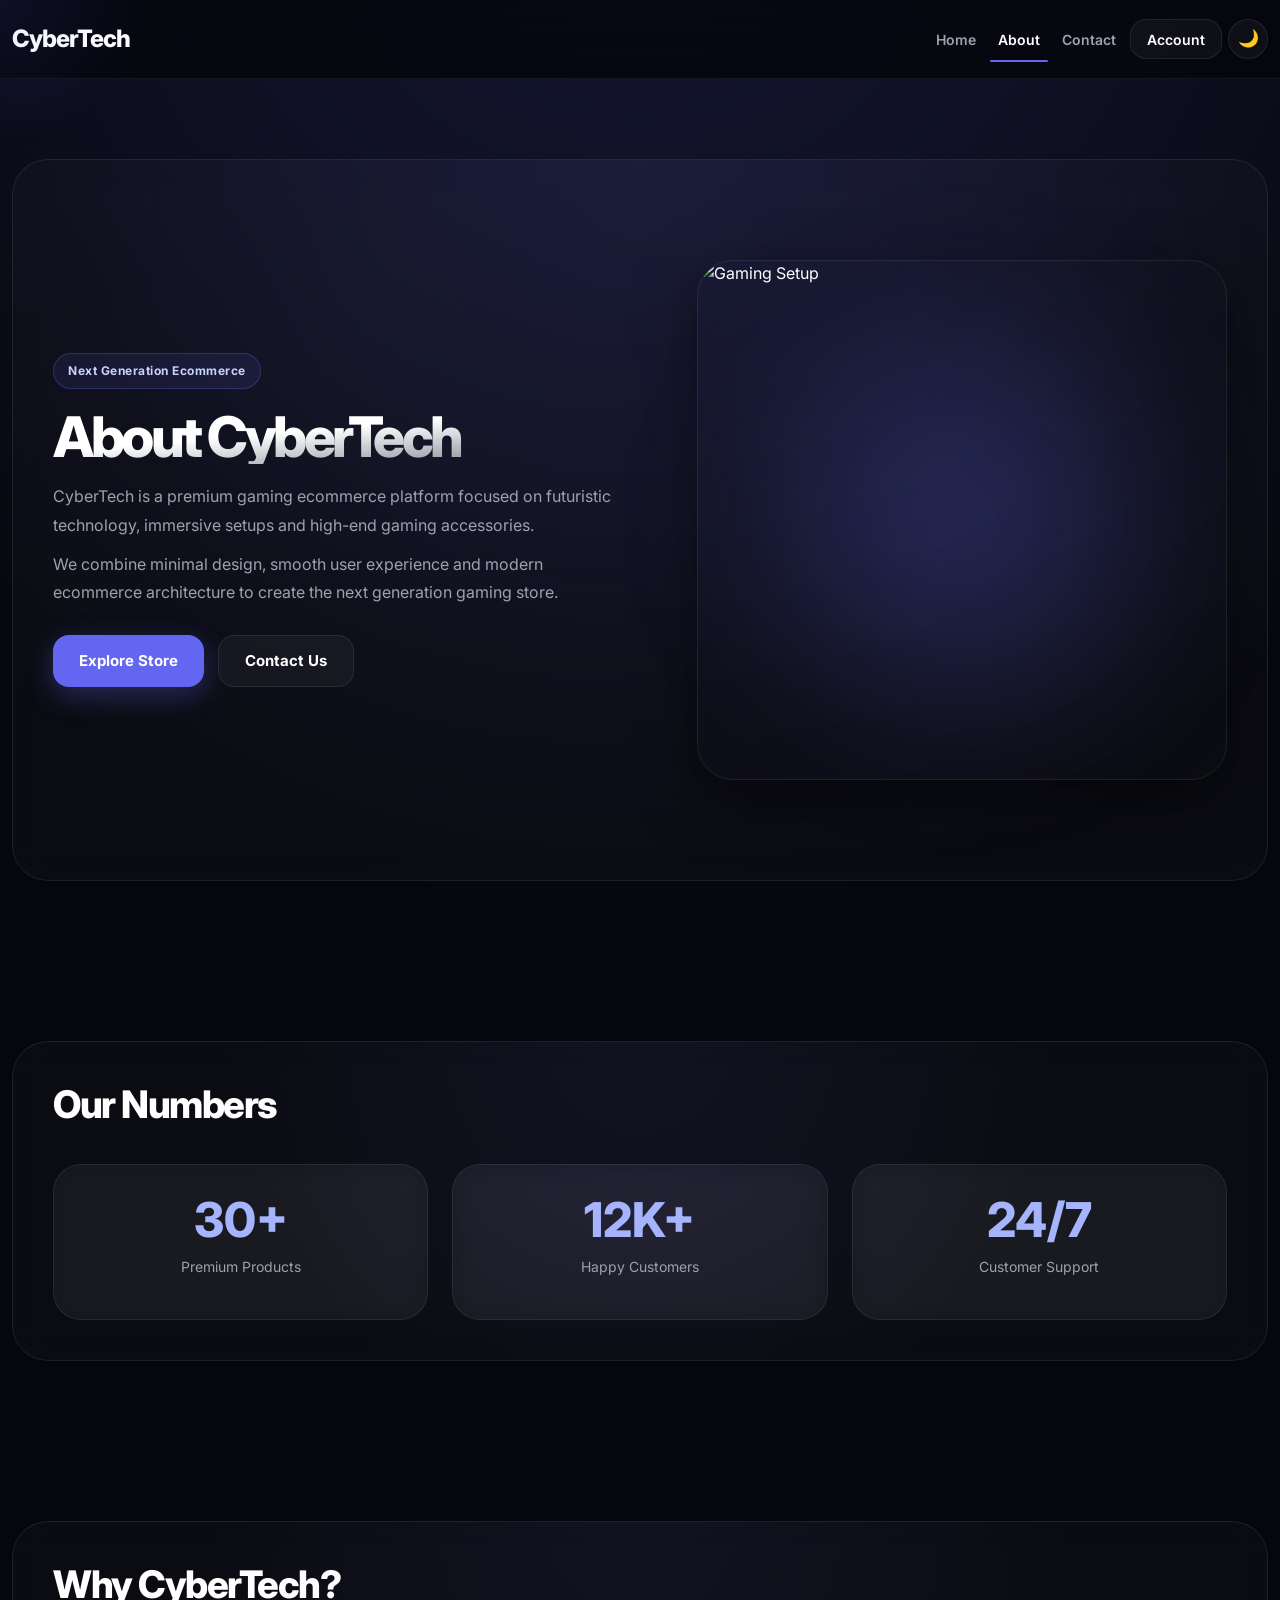
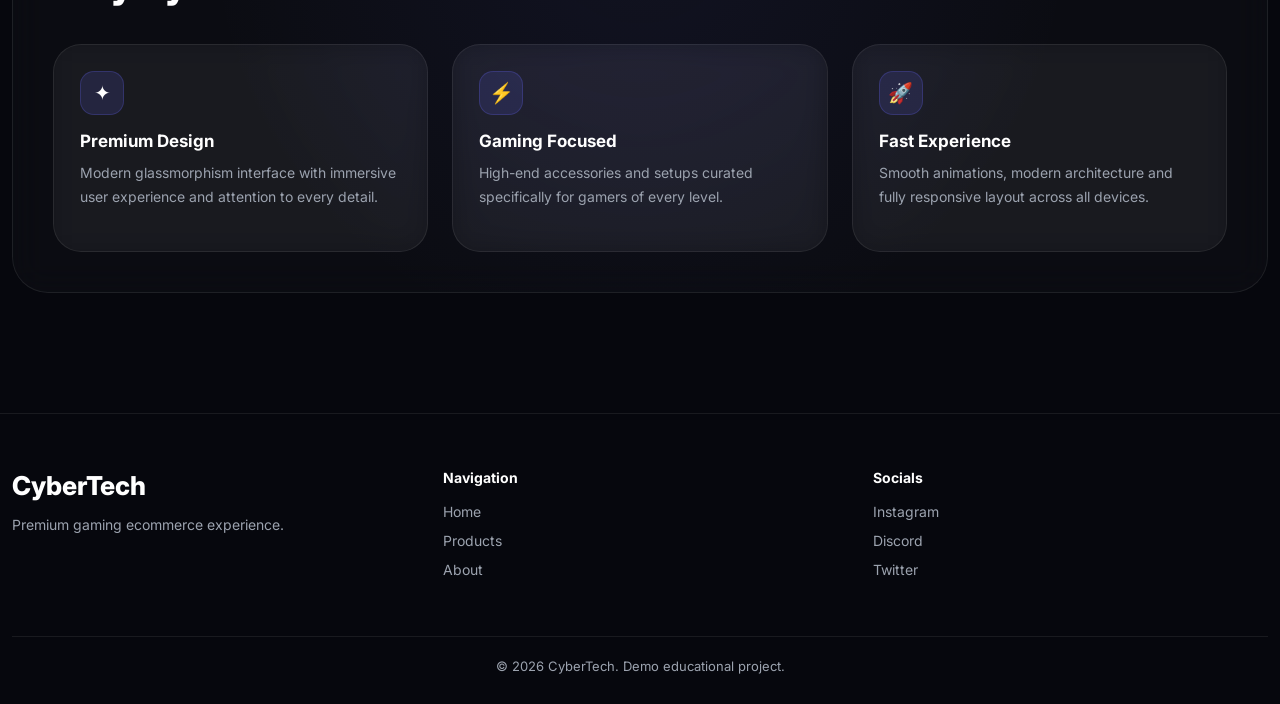
==== commit a5f0120c: "v60 - нові функції (ще не підкючені через js)" ====
--- a/about.html
+++ b/about.html
@@ -1,5 +1,6 @@
 <!DOCTYPE html>
 <html lang="en">
+
 <head>
     <meta charset="UTF-8">
     <meta name="viewport" content="width=device-width, initial-scale=1.0">
@@ -10,10 +11,10 @@
     <link href="https://fonts.googleapis.com/css2?family=Inter:wght@400;500;600;700;800&display=swap" rel="stylesheet">
     <link rel="stylesheet" href="css/style.css">
 </head>
+
 <body class="page-enter">
     <div class="cursor-glow"></div>
 
-    <!-- Navbar -->
     <nav class="navbar navbar-expand-lg">
         <div class="container">
             <a class="navbar-brand" href="index.html">CyberTech</a>
@@ -35,21 +36,25 @@
                             </div>
                         </div>
                     </li>
+                    <li class="nav-item">
+                        <button class="theme-toggle" id="themeToggle" title="Toggle theme">🌙</button>
+                    </li>
                 </ul>
             </div>
         </div>
     </nav>
 
-    <!-- Hero -->
     <section>
         <div class="container">
             <div class="section-shell">
                 <div class="hero-wrapper">
                     <div class="hero-content">
                         <span class="hero-badge">Next Generation Ecommerce</span>
-                        <h1 class="hero-title" style="font-size: 60px;">About CyberTech</h1>
-                        <p class="hero-text">CyberTech is a premium gaming ecommerce platform focused on futuristic technology, immersive setups and high-end gaming accessories.</p>
-                        <p class="hero-text">We combine minimal design, smooth user experience and modern ecommerce architecture to create the next generation gaming store.</p>
+                        <h1 class="hero-title" style="font-size:56px;">About CyberTech</h1>
+                        <p class="hero-text">CyberTech is a premium gaming ecommerce platform focused on futuristic
+                            technology, immersive setups and high-end gaming accessories.</p>
+                        <p class="hero-text">We combine minimal design, smooth user experience and modern ecommerce
+                            architecture to create the next generation gaming store.</p>
                         <div class="hero-actions">
                             <a href="index.html"><button class="hero-btn">Explore Store</button></a>
                             <a href="contact.html"><button class="hero-btn-secondary">Contact Us</button></a>
@@ -57,14 +62,14 @@
                     </div>
                     <div class="hero-visual">
                         <div class="hero-glow"></div>
-                        <img src="https://images.unsplash.com/photo-1542751371-adc38448a05e?q=80&w=1400" class="hero-image" alt="Gaming Setup">
+                        <img src="https://images.unsplash.com/photo-1542751371-adc38448a05e?q=80&w=1400"
+                            class="hero-image" alt="Gaming Setup">
                     </div>
                 </div>
             </div>
         </div>
     </section>
 
-    <!-- Stats -->
     <section>
         <div class="container">
             <div class="section-shell">
@@ -93,7 +98,6 @@
         </div>
     </section>
 
-    <!-- Why CyberTech -->
     <section>
         <div class="container">
             <div class="section-shell">
@@ -101,23 +105,32 @@
                 <div class="row g-4">
                     <div class="col-lg-4">
                         <div class="ui-card info-card">
-                            <div style="width: 44px; height: 44px; border-radius: 14px; background: rgba(99,102,241,0.15); border: 1px solid rgba(99,102,241,0.25); display: flex; align-items: center; justify-content: center; font-size: 20px; margin-bottom: 18px;">✦</div>
-                            <h3 style="margin-bottom: 12px; font-size: 18px; font-weight: 700;">Premium Design</h3>
-                            <p style="color: var(--text-muted); font-size: 14px; line-height: 1.7;">Modern glassmorphism interface with immersive user experience and attention to every detail.</p>
+                            <div
+                                style="width:44px;height:44px;border-radius:14px;background:rgba(99,102,241,0.15);border:1px solid rgba(99,102,241,0.25);display:flex;align-items:center;justify-content:center;font-size:20px;margin-bottom:16px;">
+                                ✦</div>
+                            <h3 style="margin-bottom:10px;font-size:17px;font-weight:700;">Premium Design</h3>
+                            <p style="color:var(--text-muted);font-size:14px;line-height:1.7;">Modern glassmorphism
+                                interface with immersive user experience and attention to every detail.</p>
                         </div>
                     </div>
                     <div class="col-lg-4">
                         <div class="ui-card info-card">
-                            <div style="width: 44px; height: 44px; border-radius: 14px; background: rgba(99,102,241,0.15); border: 1px solid rgba(99,102,241,0.25); display: flex; align-items: center; justify-content: center; font-size: 20px; margin-bottom: 18px;">⚡</div>
-                            <h3 style="margin-bottom: 12px; font-size: 18px; font-weight: 700;">Gaming Focused</h3>
-                            <p style="color: var(--text-muted); font-size: 14px; line-height: 1.7;">High-end accessories and setups curated specifically for gamers of every level.</p>
+                            <div
+                                style="width:44px;height:44px;border-radius:14px;background:rgba(99,102,241,0.15);border:1px solid rgba(99,102,241,0.25);display:flex;align-items:center;justify-content:center;font-size:20px;margin-bottom:16px;">
+                                ⚡</div>
+                            <h3 style="margin-bottom:10px;font-size:17px;font-weight:700;">Gaming Focused</h3>
+                            <p style="color:var(--text-muted);font-size:14px;line-height:1.7;">High-end accessories and
+                                setups curated specifically for gamers of every level.</p>
                         </div>
                     </div>
                     <div class="col-lg-4">
                         <div class="ui-card info-card">
-                            <div style="width: 44px; height: 44px; border-radius: 14px; background: rgba(99,102,241,0.15); border: 1px solid rgba(99,102,241,0.25); display: flex; align-items: center; justify-content: center; font-size: 20px; margin-bottom: 18px;">🚀</div>
-                            <h3 style="margin-bottom: 12px; font-size: 18px; font-weight: 700;">Fast Experience</h3>
-                            <p style="color: var(--text-muted); font-size: 14px; line-height: 1.7;">Smooth animations, modern architecture and fully responsive layout across all devices.</p>
+                            <div
+                                style="width:44px;height:44px;border-radius:14px;background:rgba(99,102,241,0.15);border:1px solid rgba(99,102,241,0.25);display:flex;align-items:center;justify-content:center;font-size:20px;margin-bottom:16px;">
+                                🚀</div>
+                            <h3 style="margin-bottom:10px;font-size:17px;font-weight:700;">Fast Experience</h3>
+                            <p style="color:var(--text-muted);font-size:14px;line-height:1.7;">Smooth animations, modern
+                                architecture and fully responsive layout across all devices.</p>
                         </div>
                     </div>
                 </div>
@@ -125,7 +138,6 @@
         </div>
     </section>
 
-    <!-- Footer -->
     <footer class="footer">
         <div class="container">
             <div class="footer-grid">
@@ -136,7 +148,7 @@
                 <div>
                     <h4>Navigation</h4>
                     <ul>
-                        <li>Home</li>
+                        <li onclick="window.location.href='index.html'">Home</li>
                         <li>Products</li>
                         <li>About</li>
                     </ul>
@@ -150,10 +162,10 @@
                     </ul>
                 </div>
             </div>
+            <div class="footer-copy">© 2026 CyberTech. Demo educational project.</div>
         </div>
     </footer>
 
-    <!-- Auth Modal -->
     <div class="auth-modal" id="authModal">
         <div class="auth-box">
             <button class="close-auth" id="closeAuth">×</button>
@@ -168,17 +180,24 @@
     </div>
 
     <button class="scroll-top" id="scrollTop">↑</button>
-
     <script src="https://cdn.jsdelivr.net/npm/bootstrap@5.3.8/dist/js/bootstrap.bundle.min.js"></script>
     <script src="js/auth.js"></script>
     <script>
-        // Cursor glow
         const cg = document.querySelector('.cursor-glow');
-        document.addEventListener('mousemove', e => { if(cg){ cg.style.left = e.clientX+'px'; cg.style.top = e.clientY+'px'; }});
-        // Scroll top
+        document.addEventListener('mousemove', e => { if (cg) { cg.style.left = e.clientX + 'px'; cg.style.top = e.clientY + 'px'; } });
         const st = document.getElementById('scrollTop');
         window.addEventListener('scroll', () => { st?.classList.toggle('show-scroll-top', window.scrollY > 400); });
         st?.addEventListener('click', () => window.scrollTo({ top: 0, behavior: 'smooth' }));
+        // Theme
+        const saved = localStorage.getItem('cybertech-theme');
+        if (saved === 'light') { document.body.classList.add('light-mode'); document.getElementById('themeToggle').textContent = '☀️'; }
+        document.getElementById('themeToggle')?.addEventListener('click', () => {
+            document.body.classList.toggle('light-mode');
+            const isLight = document.body.classList.contains('light-mode');
+            localStorage.setItem('cybertech-theme', isLight ? 'light' : 'dark');
+            document.getElementById('themeToggle').textContent = isLight ? '☀️' : '🌙';
+        });
     </script>
 </body>
+
 </html>
--- a/css/style.css
+++ b/css/style.css
@@ -1,14 +1,15 @@
 /* ========================= ROOT ========================= */
 :root {
     --bg: #06070d;
-    --card: rgba(255,255,255,0.04);
-    --border: rgba(255,255,255,0.08);
-    --border-hover: rgba(99,102,241,0.34);
+    --bg2: #0b0d18;
+    --card: rgba(255, 255, 255, 0.04);
+    --border: rgba(255, 255, 255, 0.08);
+    --border-hover: rgba(99, 102, 241, 0.4);
     --text: #ffffff;
     --text-muted: #9ca3af;
     --accent: #6366f1;
     --accent-hover: #7c80ff;
-    --accent-glow: rgba(99,102,241,0.32);
+    --accent-glow: rgba(99, 102, 241, 0.32);
     --red: #ef4444;
     --green: #22c55e;
     --tr: 0.3s ease;
@@ -17,22 +18,242 @@
     --radius-lg: 28px;
     --radius-xl: 34px;
     --radius-2xl: 36px;
+    --shadow: 0 20px 60px rgba(0, 0, 0, 0.5);
+}
+
+/* ========================= LIGHT THEME ========================= */
+body.light-mode {
+    --bg: #f0f2ff;
+    --bg2: #e8eaff;
+    --card: rgba(255, 255, 255, 0.7);
+    --border: rgba(99, 102, 241, 0.15);
+    --border-hover: rgba(99, 102, 241, 0.5);
+    --text: #0f1020;
+    --text-muted: #5b6272;
+    --shadow: 0 20px 60px rgba(99, 102, 241, 0.12);
+}
+
+body.light-mode {
+    background: radial-gradient(ellipse 80% 50% at 50% -10%, rgba(99, 102, 241, 0.2), transparent), #f0f2ff;
+}
+
+body.light-mode .navbar {
+    background: rgba(240, 242, 255, 0.85);
+    border-bottom-color: rgba(99, 102, 241, 0.12);
+}
+
+body.light-mode .loader-wrapper {
+    background: #f0f2ff;
+}
+
+body.light-mode ::-webkit-scrollbar-track {
+    background: #f0f2ff;
+}
+
+body.light-mode ::-webkit-scrollbar-thumb {
+    background: rgba(99, 102, 241, 0.25);
+}
+
+body.light-mode .navbar-brand {
+    color: var(--text) !important;
+}
+
+body.light-mode .nav-link {
+    color: var(--text-muted) !important;
+}
+
+body.light-mode .nav-link:hover {
+    color: var(--text) !important;
+}
+
+body.light-mode .active-nav {
+    color: var(--text) !important;
+}
+
+body.light-mode .nav-action-btn {
+    color: var(--text);
+}
+
+body.light-mode .account-dropdown {
+    background: rgba(240, 242, 255, 0.98);
+}
+
+body.light-mode .account-dropdown button {
+    color: var(--text);
+}
+
+body.light-mode .hero-title {
+    background: linear-gradient(175deg, #0f1020 40%, #5b6272);
+    -webkit-background-clip: text;
+    -webkit-text-fill-color: transparent;
+}
+
+body.light-mode .price,
+body.light-mode .product-price {
+    background: linear-gradient(135deg, #0f1020, #6366f1);
+    -webkit-background-clip: text;
+    -webkit-text-fill-color: transparent;
+}
+
+body.light-mode .product-page-price {
+    background: linear-gradient(135deg, #0f1020, #6366f1);
+    -webkit-background-clip: text;
+    -webkit-text-fill-color: transparent;
+}
+
+body.light-mode .product-card {
+    background: rgba(255, 255, 255, 0.8);
+    box-shadow: 0 4px 24px rgba(99, 102, 241, 0.08);
+}
+
+body.light-mode .cart-sidebar,
+body.light-mode .account-dropdown {
+    background: rgba(240, 242, 255, 0.99);
+}
+
+body.light-mode .auth-box {
+    background: rgba(240, 242, 255, 0.99);
+}
+
+body.light-mode .toast-notification {
+    background: rgba(240, 242, 255, 0.99);
+    color: var(--text);
+}
+
+body.light-mode .wishlist-btn {
+    background: rgba(255, 255, 255, 0.8);
+    color: var(--text);
+}
+
+body.light-mode .close-cart,
+body.light-mode .close-auth {
+    color: var(--text);
+}
+
+body.light-mode .auth-form input {
+    color: var(--text);
+    background: rgba(255, 255, 255, 0.7);
+}
+
+body.light-mode .search-input {
+    color: var(--text);
+    background: rgba(255, 255, 255, 0.7);
+}
+
+body.light-mode .contact-form input,
+body.light-mode .contact-form textarea {
+    color: var(--text);
+    background: rgba(255, 255, 255, 0.7);
+}
+
+body.light-mode .newsletter-form input {
+    color: var(--text);
+    background: rgba(255, 255, 255, 0.7);
+}
+
+body.light-mode .loader-logo {
+    background: linear-gradient(135deg, #0f1020, var(--accent));
+    -webkit-background-clip: text;
+    -webkit-text-fill-color: transparent;
+}
+
+body.light-mode .footer {
+    background: rgba(230, 232, 255, 0.6);
+}
+
+body.light-mode .accordion-button {
+    color: var(--text) !important;
+}
+
+body.light-mode .accordion-button::after {
+    filter: none;
+}
+
+body.light-mode .accordion-button:not(.collapsed) {
+    color: var(--accent) !important;
+}
+
+body.light-mode body::before {
+    opacity: 0;
+}
+
+body.light-mode .floating-cart {
+    background: var(--accent);
+}
+
+body.light-mode .scroll-top {
+    background: var(--accent);
+}
+
+body.light-mode .hero-image {
+    border-color: rgba(99, 102, 241, 0.2);
+}
+
+body.light-mode .section-shell {
+    background: rgba(255, 255, 255, 0.5);
+}
+
+body.light-mode .cart-item {
+    background: rgba(255, 255, 255, 0.7);
+}
+
+body.light-mode .product-specs {
+    background: rgba(255, 255, 255, 0.6);
+}
+
+body.light-mode .cart-header h2,
+body.light-mode .cart-summary>div strong,
+body.light-mode .cart-total strong {
+    color: var(--text);
+}
+
+body.light-mode .hero-badge {
+    background: rgba(99, 102, 241, 0.1);
+    color: #4338ca;
 }
 
 /* ========================= RESET ========================= */
-*, *::before, *::after { margin: 0; padding: 0; box-sizing: border-box; }
-html { scroll-behavior: smooth; }
-a { text-decoration: none; color: inherit; }
-button { border: none; outline: none; cursor: pointer; font-family: inherit; }
-img { display: block; width: 100%; }
-ul { list-style: none; padding: 0; }
+*,
+*::before,
+*::after {
+    margin: 0;
+    padding: 0;
+    box-sizing: border-box;
+}
+
+html {
+    scroll-behavior: smooth;
+}
+
+a {
+    text-decoration: none;
+    color: inherit;
+}
+
+button {
+    border: none;
+    outline: none;
+    cursor: pointer;
+    font-family: inherit;
+}
+
+img {
+    display: block;
+    width: 100%;
+}
+
+ul {
+    list-style: none;
+    padding: 0;
+}
 
 /* ========================= BODY ========================= */
 body {
-    background: radial-gradient(ellipse 80% 50% at 50% -10%, rgba(99,102,241,0.18), transparent), #06070d;
+    background: radial-gradient(ellipse 80% 50% at 50% -10%, rgba(99, 102, 241, 0.18), transparent), #06070d;
     color: var(--text);
     font-family: "Inter", sans-serif;
     overflow-x: hidden;
+    transition: background 0.4s ease, color 0.4s ease;
 }
 
 body::before {
@@ -46,32 +267,50 @@
 }
 
 /* ========================= SCROLLBAR ========================= */
-::-webkit-scrollbar { width: 8px; }
-::-webkit-scrollbar-track { background: #06070d; }
-::-webkit-scrollbar-thumb { background: rgba(255,255,255,0.12); border-radius: 999px; }
-::selection { background: rgba(99,102,241,0.3); color: white; }
+::-webkit-scrollbar {
+    width: 8px;
+}
+
+::-webkit-scrollbar-track {
+    background: #06070d;
+}
+
+::-webkit-scrollbar-thumb {
+    background: rgba(255, 255, 255, 0.12);
+    border-radius: 999px;
+}
+
+::selection {
+    background: rgba(99, 102, 241, 0.3);
+    color: white;
+}
 
 /* ========================= CONTAINER ========================= */
-.container { max-width: 1340px; }
+.container {
+    max-width: 1340px;
+}
 
 /* ========================= SECTION ========================= */
-section { padding: 80px 0; }
+section {
+    padding: 80px 0;
+}
 
 .section-shell {
     position: relative;
     padding: 40px;
     border: 1px solid var(--border);
     border-radius: var(--radius-2xl);
-    background: rgba(255,255,255,0.025);
+    background: rgba(255, 255, 255, 0.025);
     backdrop-filter: blur(16px);
     overflow: hidden;
+    transition: background 0.4s ease, border-color 0.4s ease;
 }
 
 .section-shell::before {
     content: "";
     position: absolute;
     inset: 0;
-    background: radial-gradient(circle at top, rgba(99,102,241,0.07), transparent 60%);
+    background: radial-gradient(circle at top, rgba(99, 102, 241, 0.07), transparent 60%);
     pointer-events: none;
 }
 
@@ -88,30 +327,37 @@
     border-radius: var(--radius-lg);
     background: var(--card);
     backdrop-filter: blur(14px);
-}
-
-/* ========================= FORM CARD ========================= */
-.form-card { padding: 36px; }
-.form-card--center { text-align: center; }
+    transition: background 0.4s ease, border-color 0.4s ease;
+}
+
+.form-card {
+    padding: 36px;
+}
+
+.form-card--center {
+    text-align: center;
+}
 
 /* ========================= CURSOR GLOW ========================= */
 .cursor-glow {
     position: fixed;
-    top: 0; left: 0;
-    width: 300px; height: 300px;
+    top: 0;
+    left: 0;
+    width: 300px;
+    height: 300px;
     border-radius: 50%;
     pointer-events: none;
     z-index: 9999;
-    background: radial-gradient(circle, rgba(99,102,241,0.12) 0%, transparent 70%);
+    background: radial-gradient(circle, rgba(99, 102, 241, 0.1) 0%, transparent 70%);
     transform: translate(-50%, -50%);
-    transition: left 0.08s, top 0.08s;
+    transition: left 0.08s linear, top 0.08s linear;
 }
 
 /* ========================= LOADER ========================= */
 .loader-wrapper {
     position: fixed;
     inset: 0;
-    z-index: 9999;
+    z-index: 10000;
     display: flex;
     align-items: center;
     justify-content: center;
@@ -122,6 +368,7 @@
 .loader-wrapper.hide {
     opacity: 0;
     visibility: hidden;
+    pointer-events: none;
 }
 
 .loader-logo {
@@ -135,8 +382,15 @@
 }
 
 @keyframes loaderPulse {
-    from { opacity: 0.4; transform: scale(0.97); }
-    to { opacity: 1; transform: scale(1); }
+    from {
+        opacity: 0.4;
+        transform: scale(0.97);
+    }
+
+    to {
+        opacity: 1;
+        transform: scale(1);
+    }
 }
 
 /* ========================= NAVBAR ========================= */
@@ -144,20 +398,24 @@
     position: sticky;
     top: 0;
     z-index: 1000;
-    padding: 18px 0;
+    padding: 16px 0;
     backdrop-filter: blur(20px);
-    background: rgba(6,7,13,0.8);
-    border-bottom: 1px solid rgba(255,255,255,0.06);
+    background: rgba(6, 7, 13, 0.85);
+    border-bottom: 1px solid rgba(255, 255, 255, 0.06);
+    transition: background 0.4s ease;
 }
 
 .navbar-brand {
-    font-size: 26px;
+    font-size: 24px;
     font-weight: 800;
     letter-spacing: -1px;
     color: white !important;
-}
-
-.navbar-nav { gap: 8px; }
+    transition: color 0.3s ease;
+}
+
+.navbar-nav {
+    gap: 6px;
+}
 
 .nav-link {
     position: relative;
@@ -167,24 +425,31 @@
     transition: var(--tr);
 }
 
-.nav-link:hover { color: white !important; }
-
-.active-nav { color: white !important; }
+.nav-link:hover {
+    color: white !important;
+}
+
+.active-nav {
+    color: white !important;
+}
+
 .active-nav::after {
     content: "";
     position: absolute;
-    left: 0; bottom: -4px;
-    width: 100%; height: 2px;
+    left: 0;
+    bottom: -4px;
+    width: 100%;
+    height: 2px;
     border-radius: 999px;
     background: var(--accent);
 }
 
 .nav-action-btn {
-    height: 42px;
-    padding: 0 18px;
+    height: 40px;
+    padding: 0 16px;
     border: 1px solid var(--border);
     border-radius: var(--radius-sm);
-    background: rgba(255,255,255,0.04);
+    background: rgba(255, 255, 255, 0.04);
     color: white;
     font-size: 14px;
     font-weight: 600;
@@ -192,63 +457,112 @@
 }
 
 .nav-action-btn:hover {
-    background: rgba(255,255,255,0.08);
-    border-color: rgba(255,255,255,0.14);
+    background: rgba(255, 255, 255, 0.08);
+    border-color: rgba(255, 255, 255, 0.14);
     transform: translateY(-1px);
 }
 
-#cart-count { margin-left: 6px; color: #a5b4fc; }
+#cart-count {
+    margin-left: 4px;
+    color: #a5b4fc;
+    font-weight: 700;
+}
 
 .navbar-toggler {
     border: 1px solid var(--border);
-    background: rgba(255,255,255,0.04);
+    background: rgba(255, 255, 255, 0.04);
     box-shadow: none !important;
 }
 
+/* ========================= THEME TOGGLE ========================= */
+.theme-toggle {
+    width: 40px;
+    height: 40px;
+    border-radius: 50%;
+    border: 1px solid var(--border);
+    background: rgba(255, 255, 255, 0.04);
+    color: white;
+    font-size: 17px;
+    transition: var(--tr);
+    display: flex;
+    align-items: center;
+    justify-content: center;
+}
+
+.theme-toggle:hover {
+    background: var(--accent);
+    border-color: var(--accent);
+    transform: rotate(20deg);
+}
+
 /* ========================= ACCOUNT ========================= */
-.account-wrapper { position: relative; }
+.account-wrapper {
+    position: relative;
+}
 
 .account-dropdown {
     position: absolute;
-    top: 56px; right: 0;
+    top: 52px;
+    right: 0;
     width: 200px;
-    padding: 12px;
+    padding: 10px;
     border: 1px solid var(--border);
     border-radius: var(--radius-md);
-    background: rgba(8,10,18,0.98);
+    background: rgba(8, 10, 18, 0.98);
     backdrop-filter: blur(24px);
     display: flex;
     flex-direction: column;
-    gap: 8px;
+    gap: 6px;
     opacity: 0;
     visibility: hidden;
     transform: translateY(8px);
     transition: var(--tr);
-}
-
-.show-dropdown { opacity: 1; visibility: visible; transform: translateY(0); }
+    z-index: 100;
+}
+
+.show-dropdown {
+    opacity: 1;
+    visibility: visible;
+    transform: translateY(0);
+}
 
 .account-dropdown button {
-    height: 44px;
+    height: 42px;
     border-radius: var(--radius-sm);
-    background: rgba(255,255,255,0.04);
+    background: rgba(255, 255, 255, 0.04);
     color: white;
     font-size: 14px;
     font-weight: 600;
     transition: var(--tr);
 }
 
-.account-dropdown button:hover { background: var(--accent); }
+.account-dropdown button:hover {
+    background: var(--accent);
+}
+
+/* ========================= CART NAV - desktop only ========================= */
+.cart-link {
+    display: list-item;
+}
+
+@media (max-width: 991px) {
+    .cart-link {
+        display: none !important;
+    }
+}
 
 /* ========================= HERO ========================= */
-.hero-section { position: relative; }
+.hero-section {
+    position: relative;
+}
 
 .hero-section::before {
     content: "";
     position: absolute;
     inset: 0;
-    background-image: linear-gradient(rgba(255,255,255,0.015) 1px, transparent 1px),
-                      linear-gradient(90deg, rgba(255,255,255,0.015) 1px, transparent 1px);
+    background-image:
+        linear-gradient(rgba(255, 255, 255, 0.015) 1px, transparent 1px),
+        linear-gradient(90deg, rgba(255, 255, 255, 0.015) 1px, transparent 1px);
     background-size: 60px 60px;
     pointer-events: none;
 }
@@ -261,18 +575,24 @@
     padding: 60px 0;
 }
 
-.hero-wrapper--text { grid-template-columns: 1fr; }
-.hero-content { position: relative; z-index: 2; }
+.hero-wrapper--text {
+    grid-template-columns: 1fr;
+}
+
+.hero-content {
+    position: relative;
+    z-index: 2;
+}
 
 .hero-badge {
     display: inline-flex;
     align-items: center;
-    height: 38px;
-    padding: 0 16px;
-    margin-bottom: 24px;
-    border: 1px solid rgba(99,102,241,0.3);
+    height: 36px;
+    padding: 0 14px;
+    margin-bottom: 22px;
+    border: 1px solid rgba(99, 102, 241, 0.3);
     border-radius: 999px;
-    background: rgba(99,102,241,0.1);
+    background: rgba(99, 102, 241, 0.1);
     color: #c7d2fe;
     font-size: 12px;
     font-weight: 700;
@@ -281,7 +601,7 @@
 
 .hero-title {
     max-width: 720px;
-    margin-bottom: 20px;
+    margin-bottom: 18px;
     font-size: 72px;
     line-height: 0.95;
     font-weight: 800;
@@ -293,19 +613,24 @@
 
 .hero-text {
     max-width: 560px;
-    margin-bottom: 12px;
+    margin-bottom: 10px;
     color: var(--text-muted);
     font-size: 16px;
     line-height: 1.8;
 }
 
-.hero-actions { display: flex; align-items: center; gap: 16px; margin-top: 32px; }
+.hero-actions {
+    display: flex;
+    align-items: center;
+    gap: 14px;
+    margin-top: 28px;
+}
 
 .hero-btn {
     position: relative;
     overflow: hidden;
-    height: 54px;
-    padding: 0 28px;
+    height: 52px;
+    padding: 0 26px;
     border-radius: var(--radius-sm);
     background: var(--accent);
     color: white;
@@ -319,36 +644,49 @@
     content: "";
     position: absolute;
     inset: 0;
-    background: linear-gradient(120deg, transparent, rgba(255,255,255,0.2), transparent);
+    background: linear-gradient(120deg, transparent, rgba(255, 255, 255, 0.2), transparent);
     transform: translateX(-120%);
     transition: 0.6s ease;
 }
 
-.hero-btn:hover { transform: translateY(-3px); background: var(--accent-hover); box-shadow: 0 16px 40px rgba(99,102,241,0.45); }
-.hero-btn:hover::before { transform: translateX(120%); }
+.hero-btn:hover {
+    transform: translateY(-3px);
+    background: var(--accent-hover);
+    box-shadow: 0 16px 40px rgba(99, 102, 241, 0.45);
+}
+
+.hero-btn:hover::before {
+    transform: translateX(120%);
+}
 
 .hero-btn-secondary {
     position: relative;
     overflow: hidden;
-    height: 54px;
-    padding: 0 28px;
+    height: 52px;
+    padding: 0 26px;
     border: 1px solid var(--border);
     border-radius: var(--radius-sm);
-    background: rgba(255,255,255,0.04);
-    color: white;
+    background: rgba(255, 255, 255, 0.04);
+    color: var(--text);
     font-size: 15px;
     font-weight: 700;
     transition: var(--tr);
 }
 
-.hero-btn-secondary:hover { transform: translateY(-3px); background: rgba(255,255,255,0.08); border-color: rgba(255,255,255,0.14); }
-
-.hero-visual { position: relative; }
+.hero-btn-secondary:hover {
+    transform: translateY(-3px);
+    background: rgba(255, 255, 255, 0.08);
+    border-color: rgba(255, 255, 255, 0.14);
+}
+
+.hero-visual {
+    position: relative;
+}
 
 .hero-glow {
     position: absolute;
     inset: 0;
-    background: radial-gradient(circle, rgba(99,102,241,0.3), transparent 70%);
+    background: radial-gradient(circle, rgba(99, 102, 241, 0.3), transparent 70%);
     filter: blur(60px);
     z-index: 1;
 }
@@ -359,59 +697,88 @@
     border: 1px solid var(--border);
     border-radius: var(--radius-2xl);
     object-fit: cover;
-    min-height: 560px;
+    min-height: 520px;
     transition: 0.4s ease;
-    box-shadow: 0 24px 64px rgba(0,0,0,0.5);
-}
-
-.hero-image:hover { transform: translateY(-6px) scale(1.01); }
-
-/* ========================= SWIPER OVERRIDES ========================= */
-.heroSwiper { width: 100%; }
-
-.swiper-button-prev, .swiper-button-next {
-    width: 48px !important;
-    height: 48px !important;
+    box-shadow: var(--shadow);
+}
+
+.hero-image:hover {
+    transform: translateY(-6px) scale(1.01);
+}
+
+/* ========================= SWIPER ========================= */
+.heroSwiper {
+    width: 100%;
+}
+
+.swiper-button-prev,
+.swiper-button-next {
+    width: 46px !important;
+    height: 46px !important;
     border-radius: 50% !important;
-    background: rgba(255,255,255,0.08) !important;
+    background: rgba(255, 255, 255, 0.08) !important;
     border: 1px solid var(--border) !important;
     backdrop-filter: blur(12px);
-    color: white !important;
+    color: var(--text) !important;
     transition: var(--tr) !important;
 }
 
-.swiper-button-prev:hover, .swiper-button-next:hover { background: var(--accent) !important; }
-.swiper-button-prev::after, .swiper-button-next::after { font-size: 14px !important; font-weight: 700 !important; }
-
-.swiper-pagination-bullet { background: rgba(255,255,255,0.3) !important; }
-.swiper-pagination-bullet-active { background: var(--accent) !important; }
+.swiper-button-prev:hover,
+.swiper-button-next:hover {
+    background: var(--accent) !important;
+}
+
+.swiper-button-prev::after,
+.swiper-button-next::after {
+    font-size: 13px !important;
+    font-weight: 700 !important;
+}
+
+.swiper-pagination-bullet {
+    background: rgba(255, 255, 255, 0.3) !important;
+}
+
+.swiper-pagination-bullet-active {
+    background: var(--accent) !important;
+}
 
 /* ========================= SEARCH + FILTERS ========================= */
 .search-input {
     width: 100%;
-    height: 54px;
+    height: 52px;
     padding: 0 20px;
     border: 1px solid var(--border);
     border-radius: var(--radius-sm);
-    background: rgba(255,255,255,0.04);
-    color: white;
+    background: rgba(255, 255, 255, 0.04);
+    color: var(--text);
     font-size: 15px;
     outline: none;
     transition: var(--tr);
     font-family: inherit;
 }
 
-.search-input:focus { border-color: var(--border-hover); box-shadow: 0 0 0 3px rgba(99,102,241,0.1); }
-.search-input::placeholder { color: #4b5563; }
-
-.filter-buttons { margin-top: 20px; display: flex; flex-wrap: wrap; gap: 10px; }
+.search-input:focus {
+    border-color: var(--border-hover);
+    box-shadow: 0 0 0 3px rgba(99, 102, 241, 0.1);
+}
+
+.search-input::placeholder {
+    color: #4b5563;
+}
+
+.filter-buttons {
+    margin-top: 18px;
+    display: flex;
+    flex-wrap: wrap;
+    gap: 8px;
+}
 
 .filter-btn {
-    height: 42px;
-    padding: 0 16px;
+    height: 40px;
+    padding: 0 14px;
     border: 1px solid var(--border);
     border-radius: var(--radius-sm);
-    background: rgba(255,255,255,0.03);
+    background: rgba(255, 255, 255, 0.03);
     color: var(--text-muted);
     font-size: 13px;
     font-weight: 600;
@@ -419,42 +786,110 @@
     font-family: inherit;
 }
 
-.filter-btn:hover { color: white; background: rgba(255,255,255,0.07); transform: translateY(-1px); }
-.filter-btn.active, .filter-btn.active-filter { background: var(--accent); border-color: var(--accent); color: white; box-shadow: 0 6px 20px var(--accent-glow); }
+.filter-btn:hover {
+    color: var(--text);
+    background: rgba(255, 255, 255, 0.07);
+    transform: translateY(-1px);
+}
+
+.filter-btn.active,
+.filter-btn.active-filter {
+    background: var(--accent);
+    border-color: var(--accent);
+    color: white;
+    box-shadow: 0 6px 20px var(--accent-glow);
+}
+
+/* ========================= SORT BAR ========================= */
+.sort-bar {
+    display: flex;
+    align-items: center;
+    justify-content: space-between;
+    margin-bottom: 28px;
+    gap: 16px;
+    flex-wrap: wrap;
+}
+
+.sort-bar-label {
+    color: var(--text-muted);
+    font-size: 13px;
+}
+
+.sort-bar-label span {
+    color: var(--text);
+    font-weight: 700;
+}
+
+.sort-select {
+    height: 40px;
+    padding: 0 14px;
+    border: 1px solid var(--border);
+    border-radius: var(--radius-sm);
+    background: rgba(255, 255, 255, 0.04);
+    color: var(--text);
+    font-size: 13px;
+    font-weight: 600;
+    font-family: inherit;
+    outline: none;
+    cursor: pointer;
+    transition: var(--tr);
+}
+
+.sort-select:focus {
+    border-color: var(--border-hover);
+}
+
+.sort-select option {
+    background: #0b0d18;
+    color: white;
+}
 
 /* ========================= PRODUCT CARD ========================= */
 .product-card {
     position: relative;
     border: 1px solid var(--border);
     border-radius: var(--radius-xl);
-    background: rgba(255,255,255,0.025);
+    background: rgba(255, 255, 255, 0.025);
     overflow: hidden;
-    transition: transform 0.35s ease, border-color 0.35s ease, box-shadow 0.35s ease;
+    transition: transform 0.35s ease, border-color 0.35s ease, box-shadow 0.35s ease, background 0.4s ease;
     backdrop-filter: blur(14px);
     cursor: pointer;
+    height: 100%;
+    display: flex;
+    flex-direction: column;
 }
 
 .product-card::before {
     content: "";
     position: absolute;
     inset: 0;
-    background: linear-gradient(135deg, rgba(99,102,241,0.1), transparent 50%);
+    background: linear-gradient(135deg, rgba(99, 102, 241, 0.1), transparent 50%);
     opacity: 0;
     transition: var(--tr);
     pointer-events: none;
     z-index: 1;
 }
 
-.product-card:hover { transform: translateY(-8px); border-color: var(--border-hover); box-shadow: 0 20px 60px rgba(0,0,0,0.5); }
-.product-card:hover::before { opacity: 1; }
-
-.product-image-wrapper { position: relative; overflow: hidden; }
+.product-card:hover {
+    transform: translateY(-8px);
+    border-color: var(--border-hover);
+    box-shadow: 0 24px 60px rgba(0, 0, 0, 0.5);
+}
+
+.product-card:hover::before {
+    opacity: 1;
+}
+
+.product-image-wrapper {
+    position: relative;
+    overflow: hidden;
+}
 
 .product-image-wrapper::after {
     content: "";
     position: absolute;
     inset: 0;
-    background: linear-gradient(to top, rgba(0,0,0,0.4), transparent 55%);
+    background: linear-gradient(to top, rgba(0, 0, 0, 0.4), transparent 55%);
     pointer-events: none;
 }
 
@@ -464,18 +899,21 @@
     transition: 0.5s ease;
 }
 
-.product-card:hover .product-image { transform: scale(1.05); }
+.product-card:hover .product-image {
+    transform: scale(1.05);
+}
 
 .product-badge {
     position: absolute;
-    top: 14px; left: 14px;
+    top: 14px;
+    left: 14px;
     z-index: 5;
-    height: 32px;
-    padding: 0 12px;
+    height: 30px;
+    padding: 0 11px;
     border-radius: 999px;
-    background: rgba(99,102,241,0.9);
+    background: rgba(99, 102, 241, 0.9);
     color: white;
-    font-size: 11px;
+    font-size: 10px;
     font-weight: 700;
     display: inline-flex;
     align-items: center;
@@ -484,48 +922,69 @@
 
 .wishlist-btn {
     position: absolute;
-    top: 14px; right: 14px;
+    top: 14px;
+    right: 14px;
     z-index: 5;
-    width: 40px; height: 40px;
+    width: 38px;
+    height: 38px;
     border-radius: 50%;
-    background: rgba(0,0,0,0.4);
+    background: rgba(0, 0, 0, 0.4);
     color: white;
-    font-size: 17px;
+    font-size: 16px;
     transition: var(--tr);
     backdrop-filter: blur(10px);
-    border: 1px solid rgba(255,255,255,0.1);
-}
-
-.wishlist-btn:hover, .wishlist-btn.active { background: var(--accent); transform: scale(1.1); }
-
-.product-content { padding: 22px; }
+    border: 1px solid rgba(255, 255, 255, 0.1);
+    display: flex;
+    align-items: center;
+    justify-content: center;
+}
+
+.wishlist-btn:hover,
+.wishlist-btn.active {
+    background: var(--accent);
+    transform: scale(1.1);
+}
+
+.wishlist-btn.active {
+    color: white;
+}
+
+.product-content {
+    padding: 20px;
+    flex: 1;
+    display: flex;
+    flex-direction: column;
+}
 
 .product-category {
     display: inline-block;
-    margin-bottom: 8px;
+    margin-bottom: 6px;
     color: #a5b4fc;
-    font-size: 11px;
+    font-size: 10px;
     font-weight: 700;
     text-transform: uppercase;
     letter-spacing: 1.5px;
 }
 
 .product-card h3 {
-    margin-bottom: 16px;
-    font-size: 20px;
+    margin-bottom: 14px;
+    font-size: 18px;
     font-weight: 800;
     line-height: 1.25;
+    flex: 1;
 }
 
 .product-bottom {
     display: flex;
     align-items: center;
     justify-content: space-between;
-    gap: 12px;
-}
-
-.price, .product-price {
-    font-size: 24px;
+    gap: 10px;
+    margin-top: auto;
+}
+
+.price,
+.product-price {
+    font-size: 22px;
     font-weight: 800;
     letter-spacing: -0.5px;
     background: linear-gradient(135deg, white, #a5b4fc);
@@ -536,67 +995,86 @@
 .product-btn {
     position: relative;
     overflow: hidden;
-    height: 44px;
-    padding: 0 18px;
+    height: 42px;
+    padding: 0 16px;
     border-radius: var(--radius-sm);
-    background: rgba(99,102,241,0.12);
+    background: rgba(99, 102, 241, 0.12);
     color: white;
     font-size: 13px;
     font-weight: 700;
     transition: var(--tr);
-    border: 1px solid rgba(99,102,241,0.22);
+    border: 1px solid rgba(99, 102, 241, 0.22);
     font-family: inherit;
+    white-space: nowrap;
 }
 
 .product-btn::before {
     content: "";
     position: absolute;
     inset: 0;
-    background: linear-gradient(120deg, transparent, rgba(255,255,255,0.15), transparent);
+    background: linear-gradient(120deg, transparent, rgba(255, 255, 255, 0.15), transparent);
     transform: translateX(-120%);
     transition: 0.6s ease;
 }
 
-.product-btn:hover { transform: translateY(-2px); background: var(--accent); border-color: var(--accent); }
-.product-btn:hover::before { transform: translateX(120%); }
-.product-btn.added { background: var(--green) !important; border-color: var(--green) !important; pointer-events: none; }
+.product-btn:hover {
+    transform: translateY(-2px);
+    background: var(--accent);
+    border-color: var(--accent);
+}
+
+.product-btn:hover::before {
+    transform: translateX(120%);
+}
+
+.product-btn.added {
+    background: var(--green) !important;
+    border-color: var(--green) !important;
+    pointer-events: none;
+}
 
 /* PC Build Specs */
 .pc-build-mini-specs {
     list-style: none;
     padding: 0;
-    margin: 0 0 18px;
+    margin: 0 0 16px;
     display: flex;
     flex-direction: column;
-    gap: 6px;
+    gap: 5px;
 }
 
 .pc-build-mini-specs li {
     color: var(--text-muted);
-    font-size: 13px;
-    padding-left: 16px;
+    font-size: 12px;
+    padding-left: 14px;
     position: relative;
 }
 
 .pc-build-mini-specs li::before {
     content: "";
     position: absolute;
-    left: 0; top: 7px;
-    width: 6px; height: 6px;
+    left: 0;
+    top: 6px;
+    width: 6px;
+    height: 6px;
     border-radius: 50%;
     background: var(--accent);
 }
 
 /* ========================= LOAD MORE ========================= */
-.load-more-wrapper { display: flex; justify-content: center; margin-top: 48px; }
+.load-more-wrapper {
+    display: flex;
+    justify-content: center;
+    margin-top: 44px;
+}
 
 .load-more-btn {
     min-width: 200px;
-    height: 52px;
+    height: 50px;
     border: 1px solid var(--border);
     border-radius: var(--radius-sm);
-    background: rgba(255,255,255,0.04);
-    color: white;
+    background: rgba(255, 255, 255, 0.04);
+    color: var(--text);
     font-size: 14px;
     font-weight: 700;
     transition: var(--tr);
@@ -605,64 +1083,101 @@
 
 .load-more-btn:hover {
     transform: translateY(-3px);
-    background: white;
-    color: #06070d;
-    border-color: white;
-    box-shadow: 0 14px 36px rgba(255,255,255,0.12);
+    background: var(--accent);
+    border-color: var(--accent);
+    color: white;
+    box-shadow: 0 14px 36px var(--accent-glow);
 }
 
 /* ========================= REVIEWS ========================= */
-.info-card { padding: 28px; height: 100%; }
-.info-card--review { text-align: center; }
+.info-card {
+    padding: 26px;
+    height: 100%;
+}
+
+.info-card--review {
+    text-align: center;
+}
 
 .review-avatar {
-    width: 80px; height: 80px;
-    margin: 0 auto 18px;
+    width: 72px;
+    height: 72px;
+    margin: 0 auto 16px;
     border-radius: 50%;
-    background: linear-gradient(135deg, rgba(99,102,241,0.3), rgba(99,102,241,0.05));
-    border: 2px solid rgba(99,102,241,0.2);
-}
-
-.info-card--review h3 { margin-bottom: 12px; font-size: 17px; font-weight: 700; }
-.info-card--review p { color: var(--text-muted); font-size: 14px; line-height: 1.7; }
-
-/* Stat cards */
-.info-card--stat { text-align: center; }
-.info-card--stat h2 { margin-bottom: 8px; font-size: 48px; font-weight: 800; color: #a5b4fc; }
-.info-card--stat p { color: var(--text-muted); font-size: 14px; }
+    background: linear-gradient(135deg, rgba(99, 102, 241, 0.3), rgba(99, 102, 241, 0.05));
+    border: 2px solid rgba(99, 102, 241, 0.2);
+    display: flex;
+    align-items: center;
+    justify-content: center;
+    font-size: 28px;
+}
+
+.info-card--review h3 {
+    margin-bottom: 10px;
+    font-size: 16px;
+    font-weight: 700;
+}
+
+.info-card--review p {
+    color: var(--text-muted);
+    font-size: 14px;
+    line-height: 1.7;
+}
+
+.info-card--stat {
+    text-align: center;
+}
+
+.info-card--stat h2 {
+    margin-bottom: 8px;
+    font-size: 48px;
+    font-weight: 800;
+    color: #a5b4fc;
+}
+
+.info-card--stat p {
+    color: var(--text-muted);
+    font-size: 14px;
+}
 
 /* ========================= NEWSLETTER ========================= */
 .newsletter-form {
     display: flex;
-    gap: 12px;
+    gap: 10px;
     justify-content: center;
-    margin-top: 24px;
+    margin-top: 22px;
     flex-wrap: wrap;
 }
 
 .newsletter-form input {
     width: 100%;
-    max-width: 360px;
-    height: 52px;
+    max-width: 340px;
+    height: 50px;
     padding: 0 18px;
     border: 1px solid var(--border);
     border-radius: var(--radius-sm);
-    background: rgba(255,255,255,0.04);
-    color: white;
+    background: rgba(255, 255, 255, 0.04);
+    color: var(--text);
     font-size: 14px;
     outline: none;
     font-family: inherit;
     transition: var(--tr);
 }
 
-.newsletter-form input:focus { border-color: var(--border-hover); box-shadow: 0 0 0 3px rgba(99,102,241,0.1); }
-.newsletter-form input::placeholder { color: #4b5563; }
-
-/* ========================= CART SIDEBAR ========================= */
+.newsletter-form input:focus {
+    border-color: var(--border-hover);
+    box-shadow: 0 0 0 3px rgba(99, 102, 241, 0.1);
+}
+
+.newsletter-form input::placeholder {
+    color: #4b5563;
+}
+
+/* ========================= CART OVERLAY & SIDEBAR ========================= */
 .cart-overlay {
     position: fixed;
     inset: 0;
-    background: rgba(0,0,0,0.6);
+    background: rgba(0, 0, 0, 0.6);
     backdrop-filter: blur(4px);
     z-index: 2999;
     opacity: 0;
@@ -670,132 +1185,226 @@
     transition: var(--tr);
 }
 
-.cart-overlay.show-overlay { opacity: 1; visibility: visible; }
+.cart-overlay.show-overlay {
+    opacity: 1;
+    visibility: visible;
+}
 
 .cart-sidebar {
     position: fixed;
-    top: 0; right: -480px;
+    top: 0;
+    right: -480px;
     width: 460px;
     height: 100vh;
-    padding: 28px;
-    background: rgba(8,10,18,0.98);
+    padding: 24px;
+    background: rgba(8, 10, 18, 0.98);
     backdrop-filter: blur(24px);
     border-left: 1px solid var(--border);
     z-index: 3000;
-    transition: 0.4s cubic-bezier(0.4,0,0.2,1);
+    transition: 0.4s cubic-bezier(0.4, 0, 0.2, 1);
     overflow-y: auto;
     display: flex;
     flex-direction: column;
-    gap: 0;
-}
-
-.cart-sidebar.show-cart { right: 0; }
+}
+
+.cart-sidebar.show-cart {
+    right: 0;
+}
 
 .cart-header {
     display: flex;
     align-items: center;
     justify-content: space-between;
-    margin-bottom: 28px;
-    padding-bottom: 20px;
+    margin-bottom: 24px;
+    padding-bottom: 18px;
     border-bottom: 1px solid var(--border);
-}
-
-.cart-header h2 { font-size: 26px; font-weight: 800; }
+    flex-shrink: 0;
+}
+
+.cart-header h2 {
+    font-size: 24px;
+    font-weight: 800;
+    color: var(--text);
+}
 
 .close-cart {
-    width: 44px; height: 44px;
+    width: 42px;
+    height: 42px;
     border-radius: var(--radius-sm);
-    background: rgba(255,255,255,0.06);
+    background: rgba(255, 255, 255, 0.06);
     color: white;
     font-size: 22px;
     transition: var(--tr);
-}
-
-.close-cart:hover { background: var(--accent); transform: rotate(90deg); }
-
-.cart-items { display: flex; flex-direction: column; gap: 14px; flex: 1; }
+    display: flex;
+    align-items: center;
+    justify-content: center;
+}
+
+.close-cart:hover {
+    background: var(--accent);
+    transform: rotate(90deg);
+}
+
+.cart-items {
+    display: flex;
+    flex-direction: column;
+    gap: 12px;
+    flex: 1;
+}
 
 .cart-item {
     display: flex;
-    gap: 14px;
-    padding: 16px;
+    gap: 12px;
+    padding: 14px;
     border: 1px solid var(--border);
     border-radius: var(--radius-md);
-    background: rgba(255,255,255,0.025);
+    background: rgba(255, 255, 255, 0.025);
 }
 
 .cart-item img {
-    width: 90px; height: 90px;
+    width: 80px;
+    height: 80px;
     border-radius: var(--radius-sm);
     object-fit: cover;
     flex-shrink: 0;
 }
 
-.cart-item-info, .cart-item-content { flex: 1; }
-
-.cart-item-title, .cart-item-content h4 {
-    margin-bottom: 8px;
+.cart-item-info,
+.cart-item-content {
+    flex: 1;
+}
+
+.cart-item-title,
+.cart-item-content h4 {
+    margin-bottom: 6px;
+    font-size: 14px;
+    font-weight: 700;
+    color: var(--text);
+}
+
+.cart-item-price,
+.cart-item-content .cart-item-price {
+    margin-bottom: 10px;
+    color: #a5b4fc;
     font-size: 15px;
     font-weight: 700;
 }
 
-.cart-item-price, .cart-item-content .cart-item-price {
-    margin-bottom: 12px;
-    color: #a5b4fc;
-    font-size: 16px;
-    font-weight: 700;
-}
-
-.cart-item-actions { display: flex; align-items: center; gap: 10px; }
+.cart-item-actions {
+    display: flex;
+    align-items: center;
+    gap: 8px;
+}
 
 .cart-qty-btn {
-    width: 32px; height: 32px;
-    border-radius: 10px;
-    background: rgba(255,255,255,0.07);
+    width: 30px;
+    height: 30px;
+    border-radius: 8px;
+    background: rgba(255, 255, 255, 0.07);
     color: white;
     font-size: 15px;
     font-weight: 700;
     transition: var(--tr);
-}
-
-.cart-qty-btn:hover { background: var(--accent); }
-
-.remove-cart-item, .remove-cart-btn {
+    display: flex;
+    align-items: center;
+    justify-content: center;
+}
+
+.cart-qty-btn:hover {
+    background: var(--accent);
+}
+
+.cart-item-actions span {
+    font-size: 14px;
+    font-weight: 700;
+    color: var(--text);
+    min-width: 18px;
+    text-align: center;
+}
+
+.remove-cart-item,
+.remove-cart-btn {
     margin-left: auto;
     background: transparent;
     color: var(--red);
-    font-size: 13px;
-    font-weight: 700;
-    transition: var(--tr);
-}
-
-.remove-cart-item:hover, .remove-cart-btn:hover { opacity: 0.7; }
+    font-size: 12px;
+    font-weight: 700;
+    transition: var(--tr);
+    padding: 4px 8px;
+    border-radius: 8px;
+}
+
+.remove-cart-item:hover,
+.remove-cart-btn:hover {
+    background: rgba(239, 68, 68, 0.1);
+}
 
 .empty-cart {
     padding: 60px 20px;
     text-align: center;
-}
-
-.empty-cart h3 { font-size: 22px; font-weight: 700; margin-bottom: 10px; }
-.empty-cart p { color: var(--text-muted); font-size: 14px; }
+    flex: 1;
+    display: flex;
+    flex-direction: column;
+    align-items: center;
+    justify-content: center;
+}
+
+.empty-cart h3 {
+    font-size: 20px;
+    font-weight: 700;
+    margin-bottom: 8px;
+    color: var(--text);
+}
+
+.empty-cart p {
+    color: var(--text-muted);
+    font-size: 14px;
+}
 
 .cart-footer {
-    margin-top: 24px;
-    padding-top: 24px;
+    margin-top: 20px;
+    padding-top: 20px;
     border-top: 1px solid var(--border);
-}
-
-.cart-summary { display: flex; flex-direction: column; gap: 10px; margin-bottom: 20px; }
-.cart-summary > div { display: flex; justify-content: space-between; align-items: center; color: var(--text-muted); font-size: 14px; }
-.cart-summary > div strong { color: white; font-size: 15px; }
-.cart-total { padding-top: 12px; border-top: 1px solid var(--border); }
-.cart-total span, .cart-total strong { font-size: 18px !important; color: white !important; font-weight: 800; }
+    flex-shrink: 0;
+}
+
+.cart-summary {
+    display: flex;
+    flex-direction: column;
+    gap: 8px;
+    margin-bottom: 16px;
+}
+
+.cart-summary>div {
+    display: flex;
+    justify-content: space-between;
+    align-items: center;
+    color: var(--text-muted);
+    font-size: 13px;
+}
+
+.cart-summary>div strong {
+    color: var(--text);
+    font-size: 14px;
+}
+
+.cart-total {
+    padding-top: 10px;
+    border-top: 1px solid var(--border);
+}
+
+.cart-total span,
+.cart-total strong {
+    font-size: 17px !important;
+    color: var(--text) !important;
+    font-weight: 800;
+}
 
 .checkout-btn {
     position: relative;
     overflow: hidden;
     width: 100%;
-    height: 56px;
+    height: 52px;
     border-radius: var(--radius-sm);
     background: var(--accent);
     color: white;
@@ -809,55 +1418,85 @@
     content: "";
     position: absolute;
     inset: 0;
-    background: linear-gradient(120deg, transparent, rgba(255,255,255,0.2), transparent);
+    background: linear-gradient(120deg, transparent, rgba(255, 255, 255, 0.2), transparent);
     transform: translateX(-120%);
     transition: 0.6s ease;
 }
 
-.checkout-btn:hover { transform: translateY(-2px); background: var(--accent-hover); }
-.checkout-btn:hover::before { transform: translateX(120%); }
-
-/* ========================= FLOATING CART ========================= */
+.checkout-btn:hover {
+    transform: translateY(-2px);
+    background: var(--accent-hover);
+}
+
+.checkout-btn:hover::before {
+    transform: translateX(120%);
+}
+
+/* ========================= FLOATING CART - mobile only ========================= */
 .floating-cart {
     position: fixed;
-    left: 24px; bottom: 24px;
-    height: 52px;
-    padding: 0 20px;
+    left: 20px;
+    bottom: 20px;
+    height: 50px;
+    padding: 0 18px;
     border-radius: var(--radius-md);
-    background: rgba(99,102,241,0.9);
+    background: rgba(99, 102, 241, 0.92);
     color: white;
     font-size: 14px;
     font-weight: 700;
-    border: 1px solid rgba(255,255,255,0.1);
+    border: 1px solid rgba(255, 255, 255, 0.1);
     backdrop-filter: blur(14px);
     z-index: 2000;
     transition: var(--tr);
     box-shadow: 0 8px 28px var(--accent-glow);
-}
-
-.floating-cart:hover { transform: translateY(-3px); background: var(--accent-hover); }
+    display: none;
+}
+
+@media (max-width: 991px) {
+    .floating-cart {
+        display: flex;
+        align-items: center;
+        gap: 8px;
+    }
+}
+
+.floating-cart:hover {
+    transform: translateY(-3px);
+    background: var(--accent-hover);
+}
+
+#floatingCartCount {
+    background: rgba(255, 255, 255, 0.25);
+    padding: 2px 7px;
+    border-radius: 999px;
+    font-size: 12px;
+}
 
 /* ========================= TOAST ========================= */
 .toast-notification {
     position: fixed;
-    right: 24px; bottom: 24px;
-    min-width: 260px;
-    padding: 16px 20px;
-    border: 1px solid rgba(34,197,94,0.25);
+    right: 20px;
+    bottom: 20px;
+    min-width: 240px;
+    padding: 14px 18px;
+    border: 1px solid rgba(34, 197, 94, 0.25);
     border-radius: var(--radius-md);
-    background: rgba(8,10,18,0.97);
+    background: rgba(8, 10, 18, 0.97);
     color: white;
     font-size: 14px;
     font-weight: 600;
     backdrop-filter: blur(20px);
     transform: translateY(100px);
     opacity: 0;
-    transition: 0.4s cubic-bezier(0.34,1.56,0.64,1);
+    transition: 0.4s cubic-bezier(0.34, 1.56, 0.64, 1);
     z-index: 5000;
-    box-shadow: 0 8px 32px rgba(0,0,0,0.4);
-}
-
-.toast-notification.show { transform: translateY(0); opacity: 1; }
+    box-shadow: 0 8px 32px rgba(0, 0, 0, 0.4);
+}
+
+.toast-notification.show {
+    transform: translateY(0);
+    opacity: 1;
+}
 
 /* ========================= AUTH MODAL ========================= */
 .auth-modal {
@@ -866,8 +1505,8 @@
     display: flex;
     align-items: center;
     justify-content: center;
-    padding: 24px;
-    background: rgba(0,0,0,0.75);
+    padding: 20px;
+    background: rgba(0, 0, 0, 0.75);
     backdrop-filter: blur(8px);
     opacity: 0;
     visibility: hidden;
@@ -875,7 +1514,10 @@
     z-index: 4000;
 }
 
-.auth-modal.show-auth { opacity: 1; visibility: visible; }
+.auth-modal.show-auth {
+    opacity: 1;
+    visibility: visible;
+}
 
 .auth-box {
     width: 100%;
@@ -883,38 +1525,57 @@
     padding: 36px;
     border: 1px solid var(--border);
     border-radius: var(--radius-xl);
-    background: rgba(8,10,18,0.98);
+    background: rgba(8, 10, 18, 0.98);
     position: relative;
     transform: translateY(24px) scale(0.98);
-    transition: 0.35s cubic-bezier(0.34,1.56,0.64,1);
-}
-
-.auth-modal.show-auth .auth-box { transform: translateY(0) scale(1); }
+    transition: 0.35s cubic-bezier(0.34, 1.56, 0.64, 1);
+}
+
+.auth-modal.show-auth .auth-box {
+    transform: translateY(0) scale(1);
+}
 
 .close-auth {
     position: absolute;
-    top: 20px; right: 20px;
-    width: 38px; height: 38px;
+    top: 18px;
+    right: 18px;
+    width: 36px;
+    height: 36px;
     border-radius: var(--radius-sm);
-    background: rgba(255,255,255,0.06);
+    background: rgba(255, 255, 255, 0.06);
     color: white;
     font-size: 20px;
     transition: var(--tr);
-}
-
-.close-auth:hover { background: var(--accent); transform: rotate(90deg); }
-
-.auth-box h2 { margin-bottom: 28px; font-size: 32px; font-weight: 800; letter-spacing: -1px; }
-
-.auth-form { display: flex; flex-direction: column; gap: 14px; }
+    display: flex;
+    align-items: center;
+    justify-content: center;
+}
+
+.close-auth:hover {
+    background: var(--accent);
+    transform: rotate(90deg);
+}
+
+.auth-box h2 {
+    margin-bottom: 24px;
+    font-size: 30px;
+    font-weight: 800;
+    letter-spacing: -1px;
+}
+
+.auth-form {
+    display: flex;
+    flex-direction: column;
+    gap: 12px;
+}
 
 .auth-form input {
     width: 100%;
-    height: 52px;
-    padding: 0 18px;
+    height: 50px;
+    padding: 0 16px;
     border: 1px solid var(--border);
     border-radius: var(--radius-sm);
-    background: rgba(255,255,255,0.04);
+    background: rgba(255, 255, 255, 0.04);
     color: white;
     font-size: 14px;
     outline: none;
@@ -922,11 +1583,17 @@
     transition: var(--tr);
 }
 
-.auth-form input:focus { border-color: var(--border-hover); box-shadow: 0 0 0 3px rgba(99,102,241,0.1); }
-.auth-form input::placeholder { color: #4b5563; }
+.auth-form input:focus {
+    border-color: var(--border-hover);
+    box-shadow: 0 0 0 3px rgba(99, 102, 241, 0.1);
+}
+
+.auth-form input::placeholder {
+    color: #4b5563;
+}
 
 .auth-submit {
-    height: 52px;
+    height: 50px;
     border-radius: var(--radius-sm);
     background: var(--accent);
     color: white;
@@ -934,20 +1601,27 @@
     font-weight: 700;
     transition: var(--tr);
     font-family: inherit;
-}
-
-.auth-submit:hover { transform: translateY(-2px); background: var(--accent-hover); }
+    position: relative;
+    overflow: hidden;
+}
+
+.auth-submit:hover {
+    transform: translateY(-2px);
+    background: var(--accent-hover);
+}
 
 /* ========================= SCROLL TOP ========================= */
 .scroll-top {
     position: fixed;
-    right: 24px; bottom: 24px;
-    width: 52px; height: 52px;
+    right: 20px;
+    bottom: 20px;
+    width: 50px;
+    height: 50px;
     border-radius: var(--radius-md);
-    background: rgba(99,102,241,0.9);
+    background: rgba(99, 102, 241, 0.9);
     color: white;
     font-size: 20px;
-    border: 1px solid rgba(255,255,255,0.08);
+    border: 1px solid rgba(255, 255, 255, 0.08);
     backdrop-filter: blur(14px);
     z-index: 3000;
     opacity: 0;
@@ -955,33 +1629,213 @@
     transform: translateY(16px);
     transition: var(--tr);
     box-shadow: 0 8px 28px var(--accent-glow);
-}
-
-.scroll-top.show-scroll-top { opacity: 1; visibility: visible; transform: translateY(0); }
-.scroll-top:hover { transform: translateY(-3px); background: var(--accent-hover); }
-
-/* ========================= CART BOUNCE ========================= */
-.cart-bounce { animation: cartBounce 0.4s ease; }
+    display: flex;
+    align-items: center;
+    justify-content: center;
+}
+
+.scroll-top.show-scroll-top {
+    opacity: 1;
+    visibility: visible;
+    transform: translateY(0);
+}
+
+.scroll-top:hover {
+    transform: translateY(-3px);
+    background: var(--accent-hover);
+}
+
+.cart-bounce {
+    animation: cartBounce 0.4s ease;
+}
+
 @keyframes cartBounce {
-    0% { transform: scale(1); }
-    40% { transform: scale(1.4); }
-    100% { transform: scale(1); }
+    0% {
+        transform: scale(1);
+    }
+
+    40% {
+        transform: scale(1.4);
+    }
+
+    100% {
+        transform: scale(1);
+    }
+}
+
+/* ========================= QUICK VIEW MODAL ========================= */
+.quick-view-modal {
+    position: fixed;
+    inset: 0;
+    display: flex;
+    align-items: center;
+    justify-content: center;
+    padding: 20px;
+    background: rgba(0, 0, 0, 0.8);
+    backdrop-filter: blur(10px);
+    opacity: 0;
+    visibility: hidden;
+    transition: var(--tr);
+    z-index: 4500;
+}
+
+.quick-view-modal.show {
+    opacity: 1;
+    visibility: visible;
+}
+
+.quick-view-box {
+    width: 100%;
+    max-width: 780px;
+    max-height: 90vh;
+    overflow-y: auto;
+    padding: 36px;
+    border: 1px solid var(--border);
+    border-radius: var(--radius-xl);
+    background: rgba(8, 10, 18, 0.99);
+    position: relative;
+    transform: translateY(30px) scale(0.97);
+    transition: 0.35s cubic-bezier(0.34, 1.56, 0.64, 1);
+    display: grid;
+    grid-template-columns: 1fr 1fr;
+    gap: 32px;
+}
+
+.quick-view-modal.show .quick-view-box {
+    transform: translateY(0) scale(1);
+}
+
+.close-quick-view {
+    position: absolute;
+    top: 16px;
+    right: 16px;
+    width: 36px;
+    height: 36px;
+    border-radius: var(--radius-sm);
+    background: rgba(255, 255, 255, 0.06);
+    color: white;
+    font-size: 20px;
+    transition: var(--tr);
+    display: flex;
+    align-items: center;
+    justify-content: center;
+    z-index: 2;
+}
+
+.close-quick-view:hover {
+    background: var(--accent);
+    transform: rotate(90deg);
+}
+
+.quick-view-img {
+    border: 1px solid var(--border);
+    border-radius: var(--radius-lg);
+    aspect-ratio: 1;
+    object-fit: cover;
+    width: 100%;
+}
+
+.quick-view-info {
+    display: flex;
+    flex-direction: column;
+    justify-content: center;
+    gap: 14px;
+}
+
+.quick-view-category {
+    color: #a5b4fc;
+    font-size: 11px;
+    font-weight: 700;
+    text-transform: uppercase;
+    letter-spacing: 1.5px;
+}
+
+.quick-view-title {
+    font-size: 26px;
+    font-weight: 800;
+    letter-spacing: -0.5px;
+    color: var(--text);
+}
+
+.quick-view-price {
+    font-size: 36px;
+    font-weight: 800;
+    letter-spacing: -1px;
+    background: linear-gradient(135deg, white, #a5b4fc);
+    -webkit-background-clip: text;
+    -webkit-text-fill-color: transparent;
+}
+
+.quick-view-desc {
+    color: var(--text-muted);
+    font-size: 14px;
+    line-height: 1.7;
+}
+
+.quick-view-actions {
+    display: flex;
+    gap: 12px;
+    margin-top: 4px;
+}
+
+.quick-view-add {
+    flex: 1;
+    height: 48px;
+    border-radius: var(--radius-sm);
+    background: var(--accent);
+    color: white;
+    font-size: 14px;
+    font-weight: 700;
+    transition: var(--tr);
+    position: relative;
+    overflow: hidden;
+    font-family: inherit;
+}
+
+.quick-view-add:hover {
+    background: var(--accent-hover);
+    transform: translateY(-2px);
+}
+
+.quick-view-goto {
+    height: 48px;
+    padding: 0 18px;
+    border-radius: var(--radius-sm);
+    border: 1px solid var(--border);
+    background: rgba(255, 255, 255, 0.04);
+    color: var(--text);
+    font-size: 14px;
+    font-weight: 700;
+    transition: var(--tr);
+    font-family: inherit;
+}
+
+.quick-view-goto:hover {
+    background: rgba(255, 255, 255, 0.08);
+    border-color: rgba(255, 255, 255, 0.14);
+}
+
+@media (max-width: 640px) {
+    .quick-view-box {
+        grid-template-columns: 1fr;
+        max-width: 480px;
+    }
 }
 
 /* ========================= PRODUCT PAGE ========================= */
-.product-page { padding-top: 0; }
-
 .breadcrumbs {
     display: flex;
     align-items: center;
     flex-wrap: wrap;
-    gap: 10px;
-    margin-bottom: 36px;
+    gap: 8px;
+    margin-bottom: 32px;
     color: var(--text-muted);
     font-size: 13px;
 }
 
-.breadcrumbs a:hover { color: white; }
+.breadcrumbs a:hover {
+    color: var(--text);
+}
 
 .product-layout {
     display: grid;
@@ -989,13 +1843,17 @@
     gap: 48px;
 }
 
-.product-gallery { display: flex; flex-direction: column; gap: 16px; }
+.product-gallery {
+    display: flex;
+    flex-direction: column;
+    gap: 14px;
+}
 
 .main-image-wrapper {
     overflow: hidden;
     border: 1px solid var(--border);
     border-radius: var(--radius-xl);
-    background: rgba(255,255,255,0.025);
+    background: rgba(255, 255, 255, 0.025);
 }
 
 .main-product-image {
@@ -1004,46 +1862,63 @@
     transition: 0.5s ease;
 }
 
-.main-product-image:hover { transform: scale(1.04); }
-
-.thumbnail-list { display: flex; gap: 12px; }
+.main-product-image:hover {
+    transform: scale(1.04);
+}
+
+.thumbnail-list {
+    display: flex;
+    gap: 10px;
+}
 
 .thumbnail-image {
-    width: 88px; height: 88px;
+    width: 80px;
+    height: 80px;
     border: 2px solid transparent;
     border-radius: var(--radius-md);
     object-fit: cover;
     cursor: pointer;
     transition: var(--tr);
-    background: rgba(255,255,255,0.04);
-}
-
-.thumbnail-image:hover { border-color: var(--border-hover); transform: translateY(-3px); }
-.thumbnail-image.active, .thumbnail-image.active-thumbnail { border-color: var(--accent); }
-
-.product-info { display: flex; flex-direction: column; justify-content: center; }
+    background: rgba(255, 255, 255, 0.04);
+}
+
+.thumbnail-image:hover {
+    border-color: var(--border-hover);
+    transform: translateY(-2px);
+}
+
+.thumbnail-image.active {
+    border-color: var(--accent);
+}
+
+.product-info {
+    display: flex;
+    flex-direction: column;
+    justify-content: center;
+}
 
 .product-page-category {
     display: block;
-    margin-bottom: 14px;
+    margin-bottom: 12px;
     color: #a5b4fc;
-    font-size: 12px;
+    font-size: 11px;
     font-weight: 700;
     letter-spacing: 1.5px;
     text-transform: uppercase;
 }
 
 .product-page-title {
-    margin-bottom: 18px;
-    font-size: 56px;
+    margin-bottom: 16px;
+    font-size: 52px;
     line-height: 1;
     font-weight: 800;
     letter-spacing: -2.5px;
+    color: var(--text);
 }
 
 .product-page-price {
-    margin-bottom: 22px;
-    font-size: 48px;
+    margin-bottom: 20px;
+    font-size: 44px;
     font-weight: 800;
     letter-spacing: -2px;
     background: linear-gradient(135deg, white, #a5b4fc);
@@ -1053,134 +1928,195 @@
 
 .product-page-description {
     max-width: 560px;
-    margin-bottom: 30px;
+    margin-bottom: 26px;
+    color: var(--text-muted);
+    font-size: 15px;
+    line-height: 1.8;
+}
+
+.product-page-actions {
+    display: flex;
+    flex-wrap: wrap;
+    gap: 14px;
+    margin-bottom: 28px;
+    align-items: center;
+}
+
+.quantity-selector {
+    display: flex;
+    align-items: center;
+    gap: 12px;
+    height: 52px;
+    padding: 0 16px;
+    border: 1px solid var(--border);
+    border-radius: var(--radius-sm);
+    background: rgba(255, 255, 255, 0.04);
+}
+
+.qty-btn {
+    width: 32px;
+    height: 32px;
+    border-radius: 10px;
+    background: rgba(255, 255, 255, 0.07);
+    color: var(--text);
+    font-size: 18px;
+    font-weight: 700;
+    transition: var(--tr);
+    display: flex;
+    align-items: center;
+    justify-content: center;
+}
+
+.qty-btn:hover {
+    background: var(--accent);
+}
+
+#quantityValue {
+    min-width: 20px;
+    text-align: center;
+    font-size: 16px;
+    font-weight: 700;
+    color: var(--text);
+}
+
+.product-cart-actions {
+    display: flex;
+    align-items: center;
+    gap: 12px;
+}
+
+.product-cart-preview {
+    display: flex;
+    align-items: center;
+    gap: 6px;
+    height: 52px;
+    padding: 0 16px;
+    border: 1px solid var(--border);
+    border-radius: var(--radius-sm);
+    background: rgba(255, 255, 255, 0.04);
+    color: var(--text-muted);
+    font-size: 13px;
+}
+
+.product-cart-preview strong {
+    color: var(--text);
+    font-size: 14px;
+}
+
+.product-specs {
+    border: 1px solid var(--border);
+    border-radius: var(--radius-lg);
+    padding: 24px;
+    background: rgba(255, 255, 255, 0.025);
+}
+
+.product-specs h3 {
+    margin-bottom: 18px;
+    font-size: 18px;
+    font-weight: 800;
+    color: var(--text);
+}
+
+.product-specs ul {
+    display: flex;
+    flex-direction: column;
+    gap: 10px;
+    list-style: none;
+    padding: 0;
+}
+
+.product-specs li {
+    position: relative;
+    padding-left: 22px;
+    color: var(--text-muted);
+    font-size: 14px;
+    line-height: 1.5;
+}
+
+.product-specs li::before {
+    content: "";
+    position: absolute;
+    left: 0;
+    top: 6px;
+    width: 8px;
+    height: 8px;
+    border-radius: 50%;
+    background: var(--accent);
+}
+
+/* ========================= ABOUT ========================= */
+.about-title {
+    margin-bottom: 18px;
+    font-size: 58px;
+    line-height: 1;
+    font-weight: 800;
+    letter-spacing: -2.5px;
+}
+
+.about-text {
+    margin-bottom: 14px;
     color: var(--text-muted);
     font-size: 16px;
     line-height: 1.8;
 }
 
-.product-page-actions { display: flex; flex-wrap: wrap; gap: 16px; margin-bottom: 32px; align-items: center; }
-
-.quantity-selector {
-    display: flex;
-    align-items: center;
+.about-image {
+    border: 1px solid var(--border);
+    border-radius: var(--radius-2xl);
+    object-fit: cover;
+    min-height: 520px;
+    box-shadow: var(--shadow);
+}
+
+.about-stats {
+    display: grid;
+    grid-template-columns: repeat(3, 1fr);
     gap: 14px;
-    height: 56px;
-    padding: 0 18px;
-    border: 1px solid var(--border);
-    border-radius: var(--radius-sm);
-    background: rgba(255,255,255,0.04);
-}
-
-.qty-btn {
-    width: 34px; height: 34px;
-    border-radius: 10px;
-    background: rgba(255,255,255,0.07);
-    color: white;
-    font-size: 18px;
-    font-weight: 700;
-    transition: var(--tr);
-}
-
-.qty-btn:hover { background: var(--accent); }
-
-#quantityValue { min-width: 20px; text-align: center; font-size: 17px; font-weight: 700; }
-
-.product-cart-actions { display: flex; align-items: center; gap: 14px; }
-
-.product-cart-preview {
-    display: flex;
-    align-items: center;
-    gap: 6px;
-    height: 56px;
-    padding: 0 18px;
-    border: 1px solid var(--border);
-    border-radius: var(--radius-sm);
-    background: rgba(255,255,255,0.04);
+    margin-top: 28px;
+}
+
+.about-stat {
+    padding: 20px;
+    border: 1px solid var(--border);
+    border-radius: var(--radius-lg);
+    background: rgba(255, 255, 255, 0.03);
+    text-align: center;
+}
+
+.about-number {
+    margin-bottom: 6px;
+    font-size: 32px;
+    font-weight: 800;
+    color: #a5b4fc;
+}
+
+.about-label {
     color: var(--text-muted);
     font-size: 13px;
 }
 
-.product-cart-preview strong { color: white; font-size: 14px; }
-
-.product-specs {
-    border: 1px solid var(--border);
-    border-radius: var(--radius-lg);
-    padding: 26px;
-    background: rgba(255,255,255,0.025);
-}
-
-.product-specs h3 { margin-bottom: 20px; font-size: 20px; font-weight: 800; }
-
-.product-specs ul { display: flex; flex-direction: column; gap: 12px; list-style: none; padding: 0; }
-
-.product-specs li {
-    position: relative;
-    padding-left: 24px;
-    color: var(--text-muted);
-    font-size: 14px;
-    line-height: 1.5;
-}
-
-.product-specs li::before {
-    content: "";
-    position: absolute;
-    left: 0; top: 6px;
-    width: 8px; height: 8px;
-    border-radius: 50%;
-    background: var(--accent);
-}
-
-/* ========================= ABOUT ========================= */
-.about-title {
-    margin-bottom: 20px;
-    font-size: 60px;
-    line-height: 1;
+/* ========================= CONTACT ========================= */
+.contact-title {
+    margin-bottom: 22px;
+    font-size: 24px;
     font-weight: 800;
-    letter-spacing: -2.5px;
-}
-
-.about-text {
-    margin-bottom: 16px;
-    color: var(--text-muted);
-    font-size: 16px;
-    line-height: 1.8;
-}
-
-.about-image {
-    border: 1px solid var(--border);
-    border-radius: var(--radius-2xl);
-    object-fit: cover;
-    min-height: 560px;
-    box-shadow: 0 20px 60px rgba(0,0,0,0.5);
-}
-
-.about-stats { display: grid; grid-template-columns: repeat(3,1fr); gap: 16px; margin-top: 32px; }
-
-.about-stat {
-    padding: 22px;
-    border: 1px solid var(--border);
-    border-radius: var(--radius-lg);
-    background: rgba(255,255,255,0.03);
-    text-align: center;
-}
-
-.about-number { margin-bottom: 8px; font-size: 34px; font-weight: 800; color: #a5b4fc; }
-.about-label { color: var(--text-muted); font-size: 13px; }
-
-/* ========================= CONTACT ========================= */
-.contact-title { margin-bottom: 24px; font-size: 26px; font-weight: 800; }
-
-.contact-form { display: flex; flex-direction: column; gap: 14px; }
+    color: var(--text);
+}
+
+.contact-form {
+    display: flex;
+    flex-direction: column;
+    gap: 12px;
+}
 
 .contact-form input,
 .contact-form textarea {
     width: 100%;
-    padding: 14px 18px;
+    padding: 13px 16px;
     border: 1px solid var(--border);
     border-radius: var(--radius-sm);
-    background: rgba(255,255,255,0.04);
-    color: white;
+    background: rgba(255, 255, 255, 0.04);
+    color: var(--text);
     font-size: 14px;
     outline: none;
     font-family: inherit;
@@ -1188,15 +2124,23 @@
 }
 
 .contact-form input:focus,
-.contact-form textarea:focus { border-color: var(--border-hover); box-shadow: 0 0 0 3px rgba(99,102,241,0.1); }
+.contact-form textarea:focus {
+    border-color: var(--border-hover);
+    box-shadow: 0 0 0 3px rgba(99, 102, 241, 0.1);
+}
 
 .contact-form input::placeholder,
-.contact-form textarea::placeholder { color: #4b5563; }
-
-.contact-form textarea { min-height: 160px; resize: none; }
+.contact-form textarea::placeholder {
+    color: #4b5563;
+}
+
+.contact-form textarea {
+    min-height: 150px;
+    resize: none;
+}
 
 .contact-form button {
-    height: 52px;
+    height: 50px;
     border-radius: var(--radius-sm);
     background: var(--accent);
     color: white;
@@ -1206,66 +2150,164 @@
     font-family: inherit;
 }
 
-.contact-form button:hover { transform: translateY(-2px); background: var(--accent-hover); }
-
-.contact-info-wrapper { display: flex; flex-direction: column; gap: 14px; }
-
-.contact-info-wrapper .info-card { padding: 22px; height: auto; }
-.contact-info-wrapper .info-card h3 { margin-bottom: 6px; font-size: 16px; font-weight: 700; }
-.contact-info-wrapper .info-card p { color: var(--text-muted); font-size: 14px; }
+.contact-form button:hover {
+    transform: translateY(-2px);
+    background: var(--accent-hover);
+}
+
+.contact-info-wrapper {
+    display: flex;
+    flex-direction: column;
+    gap: 12px;
+}
+
+.contact-info-wrapper .info-card {
+    padding: 20px;
+    height: auto;
+}
+
+.contact-info-wrapper .info-card h3 {
+    margin-bottom: 5px;
+    font-size: 15px;
+    font-weight: 700;
+    color: var(--text);
+}
+
+.contact-info-wrapper .info-card p {
+    color: var(--text-muted);
+    font-size: 14px;
+}
 
 /* Accordion */
-.accordion-item.ui-card { margin-bottom: 12px; overflow: hidden; }
+.accordion-item.ui-card {
+    margin-bottom: 0;
+    overflow: hidden;
+}
+
 .accordion-button {
     background: transparent !important;
-    color: white !important;
+    color: var(--text) !important;
     font-weight: 700 !important;
     font-size: 15px !important;
     box-shadow: none !important;
-    padding: 20px 24px !important;
-}
-.accordion-button::after { filter: brightness(0) invert(1); }
-.accordion-button:not(.collapsed) { color: #a5b4fc !important; }
-.accordion-body { padding: 0 24px 20px; color: var(--text-muted); font-size: 14px; line-height: 1.7; }
+    padding: 18px 22px !important;
+}
+
+.accordion-button::after {
+    filter: brightness(0) invert(1);
+}
+
+.accordion-button:not(.collapsed) {
+    color: #a5b4fc !important;
+}
+
+.accordion-body {
+    padding: 0 22px 18px;
+    color: var(--text-muted);
+    font-size: 14px;
+    line-height: 1.7;
+}
 
 /* ========================= FOOTER ========================= */
 .footer {
-    padding: 64px 0 32px;
+    padding: 56px 0 28px;
     border-top: 1px solid var(--border);
     margin-top: 40px;
-}
-
-.footer-grid { display: grid; grid-template-columns: repeat(3,1fr); gap: 40px; }
-
-.footer-logo { margin-bottom: 14px; font-size: 28px; font-weight: 800; }
-.footer > .container > .footer-grid > div > p { color: var(--text-muted); font-size: 14px; line-height: 1.7; }
-.footer h4 { margin-bottom: 16px; font-size: 15px; font-weight: 700; color: white; }
-.footer li { margin-bottom: 10px; color: var(--text-muted); font-size: 14px; transition: var(--tr); cursor: pointer; }
-.footer li:hover { color: white; }
+    transition: background 0.4s ease;
+}
+
+.footer-grid {
+    display: grid;
+    grid-template-columns: repeat(3, 1fr);
+    gap: 36px;
+}
+
+.footer-logo {
+    margin-bottom: 12px;
+    font-size: 26px;
+    font-weight: 800;
+}
+
+.footer>.container>.footer-grid>div>p {
+    color: var(--text-muted);
+    font-size: 14px;
+    line-height: 1.7;
+}
+
+.footer h4 {
+    margin-bottom: 14px;
+    font-size: 14px;
+    font-weight: 700;
+    color: var(--text);
+}
+
+.footer li {
+    margin-bottom: 8px;
+    color: var(--text-muted);
+    font-size: 14px;
+    transition: var(--tr);
+    cursor: pointer;
+}
+
+.footer li:hover {
+    color: var(--text);
+}
+
+.footer-copy {
+    margin-top: 40px;
+    padding-top: 20px;
+    border-top: 1px solid var(--border);
+    text-align: center;
+    color: var(--text-muted);
+    font-size: 13px;
+}
 
 /* ========================= PAGE ENTER ========================= */
-.page-enter { animation: pageEnter 0.7s ease; }
+.page-enter {
+    animation: pageEnter 0.6s ease;
+}
+
 @keyframes pageEnter {
-    from { opacity: 0; transform: translateY(20px); }
-    to { opacity: 1; transform: translateY(0); }
+    from {
+        opacity: 0;
+        transform: translateY(16px);
+    }
+
+    to {
+        opacity: 1;
+        transform: translateY(0);
+    }
 }
 
 /* ========================= REVEAL ========================= */
-.reveal { opacity: 0; transform: translateY(40px); transition: 0.8s ease; }
-.reveal.active-reveal { opacity: 1; transform: translateY(0); }
+.reveal {
+    opacity: 0;
+    transform: translateY(36px);
+    transition: 0.8s ease;
+}
+
+.reveal.active-reveal {
+    opacity: 1;
+    transform: translateY(0);
+}
 
 /* ========================= SKELETON ========================= */
 .skeleton-card {
-    height: 400px;
+    height: 380px;
     border-radius: var(--radius-xl);
-    background: linear-gradient(90deg, rgba(255,255,255,0.03), rgba(255,255,255,0.07), rgba(255,255,255,0.03));
+    background: linear-gradient(90deg, rgba(255, 255, 255, 0.03), rgba(255, 255, 255, 0.07), rgba(255, 255, 255, 0.03));
     background-size: 300% 100%;
     animation: skeletonLoading 1.4s infinite;
 }
 
 @keyframes skeletonLoading {
-    0% { background-position: 100% 0; }
-    100% { background-position: -100% 0; }
+    0% {
+        background-position: 100% 0;
+    }
+
+    100% {
+        background-position: -100% 0;
+    }
 }
 
 /* ========================= EMPTY STATE ========================= */
@@ -1274,50 +2316,167 @@
     text-align: center;
     border: 1px dashed var(--border);
     border-radius: var(--radius-xl);
-    background: rgba(255,255,255,0.02);
-}
-
-.empty-state-title { margin-bottom: 10px; font-size: 28px; font-weight: 800; }
-.empty-state-text { color: var(--text-muted); font-size: 15px; }
+    background: rgba(255, 255, 255, 0.02);
+}
+
+.empty-state-title {
+    margin-bottom: 8px;
+    font-size: 26px;
+    font-weight: 800;
+    color: var(--text);
+}
+
+.empty-state-text {
+    color: var(--text-muted);
+    font-size: 15px;
+}
 
 /* ========================= INPUT AUTOFILL ========================= */
-input:-webkit-autofill, textarea:-webkit-autofill {
+input:-webkit-autofill,
+textarea:-webkit-autofill {
     -webkit-box-shadow: 0 0 0 1000px #0b0d14 inset !important;
     -webkit-text-fill-color: white !important;
 }
 
+body.light-mode input:-webkit-autofill,
+body.light-mode textarea:-webkit-autofill {
+    -webkit-box-shadow: 0 0 0 1000px #f0f2ff inset !important;
+    -webkit-text-fill-color: #0f1020 !important;
+}
+
 /* ========================= RESPONSIVE ========================= */
 @media (max-width: 1100px) {
-    .hero-wrapper, .product-layout { grid-template-columns: 1fr; gap: 40px; }
-    .hero-title { font-size: 52px; }
-    .product-page-title { font-size: 44px; }
-    .about-title { font-size: 48px; }
-    .hero-image, .about-image { min-height: 440px; }
+
+    .hero-wrapper,
+    .product-layout {
+        grid-template-columns: 1fr;
+        gap: 36px;
+    }
+
+    .hero-title {
+        font-size: 50px;
+    }
+
+    .product-page-title {
+        font-size: 42px;
+    }
+
+    .about-title {
+        font-size: 46px;
+    }
+
+    .hero-image,
+    .about-image {
+        min-height: 400px;
+    }
 }
 
 @media (max-width: 768px) {
-    section { padding: 60px 0; }
-    .section-shell { padding: 24px; }
-    .section-title { font-size: 30px; }
-    .hero-title { font-size: 40px; letter-spacing: -2px; }
-    .hero-actions { flex-direction: column; align-items: stretch; }
-    .hero-btn, .hero-btn-secondary { width: 100%; }
-    .hero-image, .about-image { min-height: 300px; }
-    .about-title { font-size: 38px; }
-    .about-stats { grid-template-columns: 1fr; }
-    .product-page-title { font-size: 36px; letter-spacing: -1.5px; }
-    .product-page-price { font-size: 36px; }
-    .product-page-actions, .product-cart-actions { flex-direction: column; align-items: stretch; }
-    .thumbnail-image { width: 70px; height: 70px; }
-    .cart-sidebar { width: 100%; }
-    .cart-item { flex-direction: column; }
-    .cart-item img { width: 100%; height: 200px; }
-    .footer-grid { grid-template-columns: 1fr; gap: 28px; }
+    section {
+        padding: 56px 0;
+    }
+
+    .section-shell {
+        padding: 22px;
+    }
+
+    .section-title {
+        font-size: 28px;
+    }
+
+    .hero-title {
+        font-size: 38px;
+        letter-spacing: -2px;
+    }
+
+    .hero-actions {
+        flex-direction: column;
+        align-items: stretch;
+    }
+
+    .hero-btn,
+    .hero-btn-secondary {
+        width: 100%;
+        justify-content: center;
+    }
+
+    .hero-image,
+    .about-image {
+        min-height: 280px;
+    }
+
+    .about-title {
+        font-size: 36px;
+    }
+
+    .about-stats {
+        grid-template-columns: 1fr;
+    }
+
+    .product-page-title {
+        font-size: 32px;
+        letter-spacing: -1.5px;
+    }
+
+    .product-page-price {
+        font-size: 32px;
+    }
+
+    .product-page-actions,
+    .product-cart-actions {
+        flex-direction: column;
+        align-items: stretch;
+    }
+
+    .thumbnail-image {
+        width: 68px;
+        height: 68px;
+    }
+
+    .cart-sidebar {
+        width: 100%;
+        right: -100%;
+    }
+
+    .cart-item {
+        flex-direction: column;
+    }
+
+    .cart-item img {
+        width: 100%;
+        height: 180px;
+    }
+
+    .footer-grid {
+        grid-template-columns: 1fr;
+        gap: 24px;
+    }
+
+    .sort-bar {
+        flex-direction: column;
+        align-items: flex-start;
+    }
 }
 
 @media (max-width: 480px) {
-    .hero-title { font-size: 34px; }
-    .section-title { font-size: 26px; }
-    .product-card h3 { font-size: 18px; }
-    .price, .product-price { font-size: 20px; }
+    .hero-title {
+        font-size: 32px;
+    }
+
+    .section-title {
+        font-size: 24px;
+    }
+
+    .product-card h3 {
+        font-size: 16px;
+    }
+
+    .price,
+    .product-price {
+        font-size: 18px;
+    }
+
+    .quick-view-box {
+        padding: 24px;
+    }
 }
